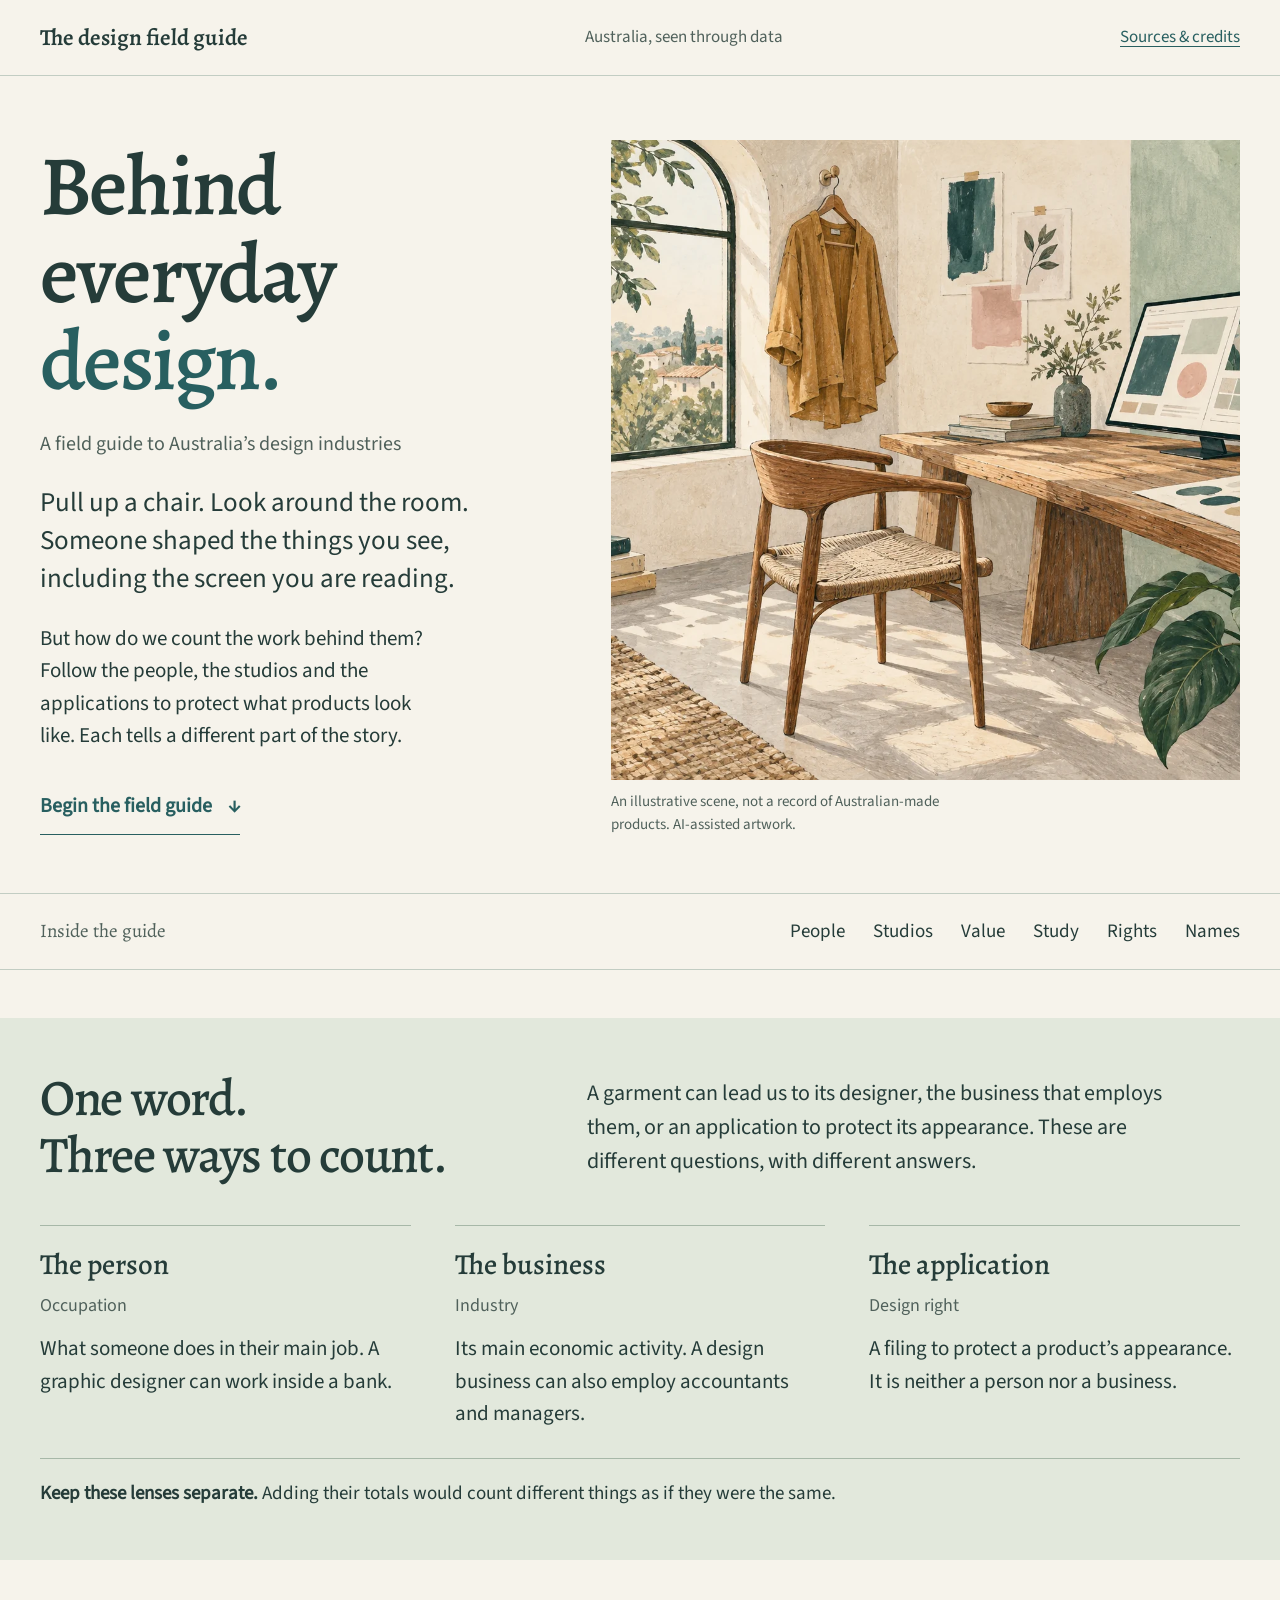
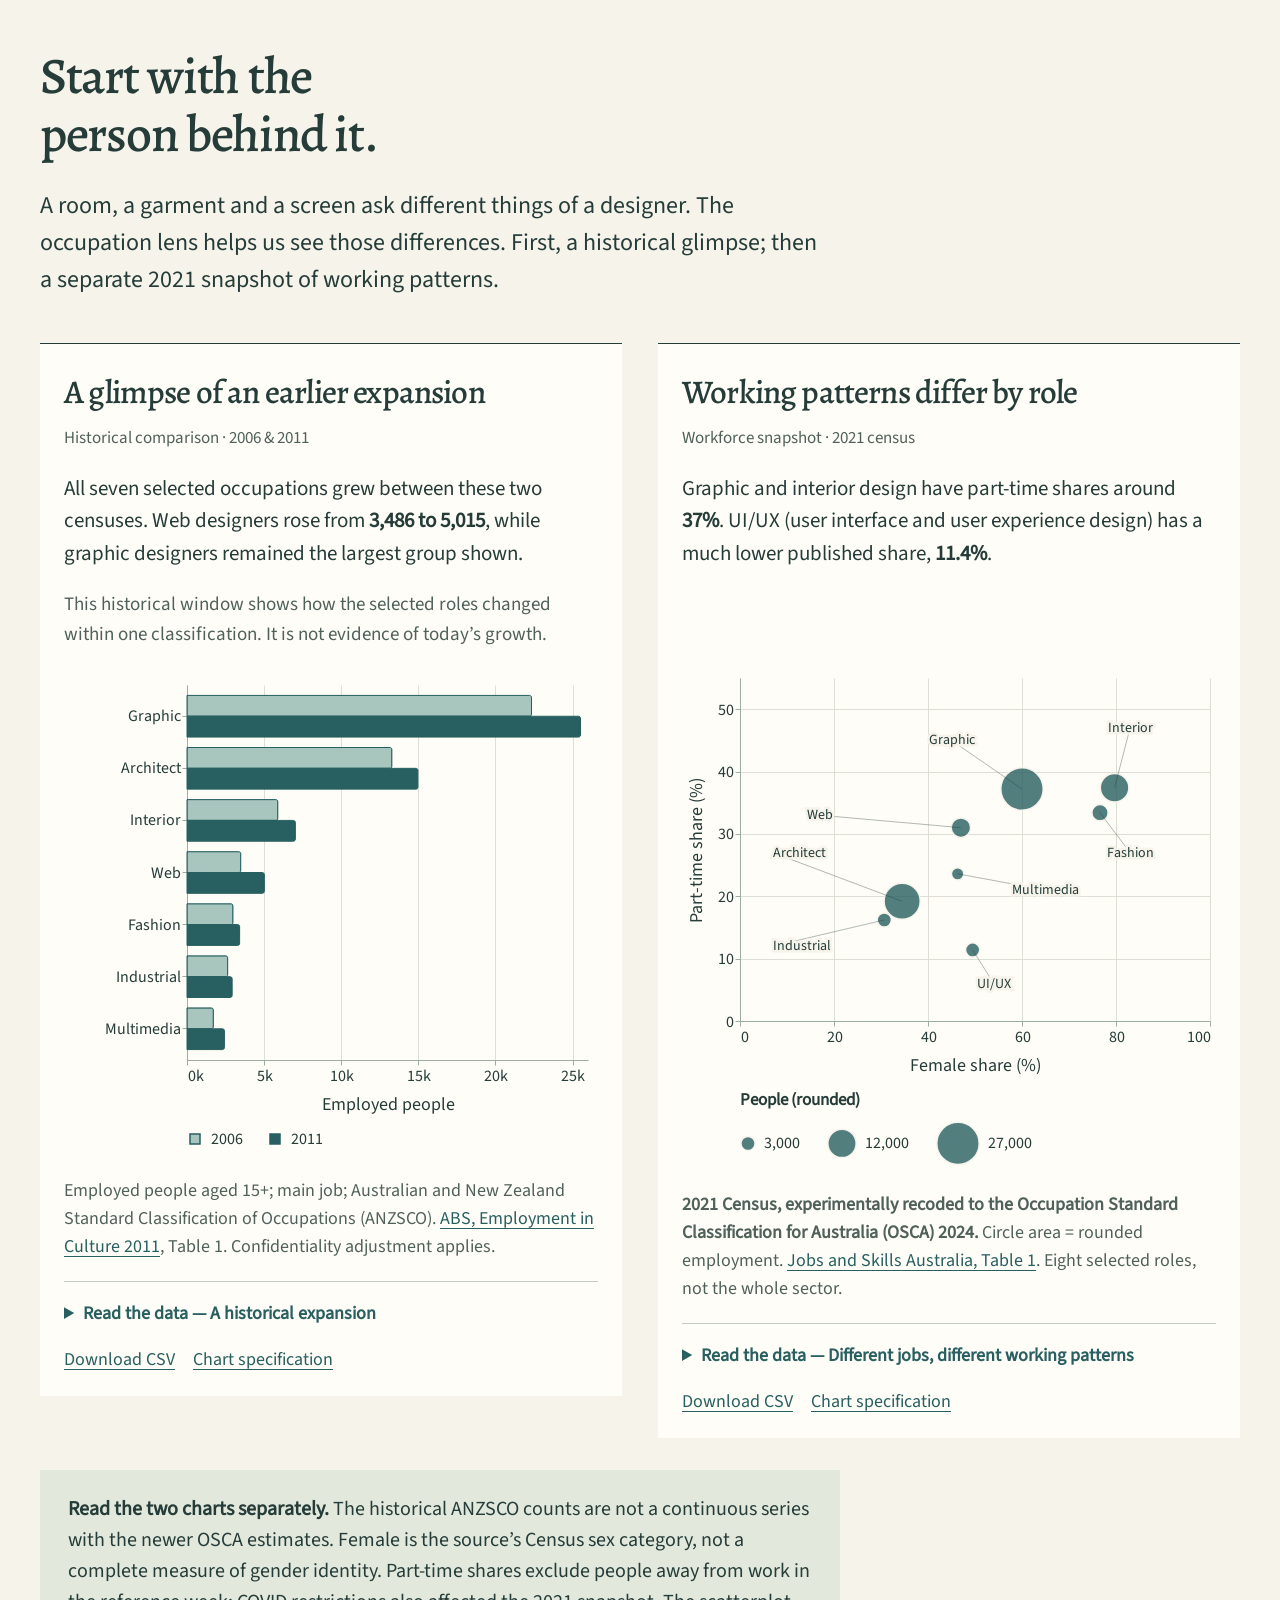
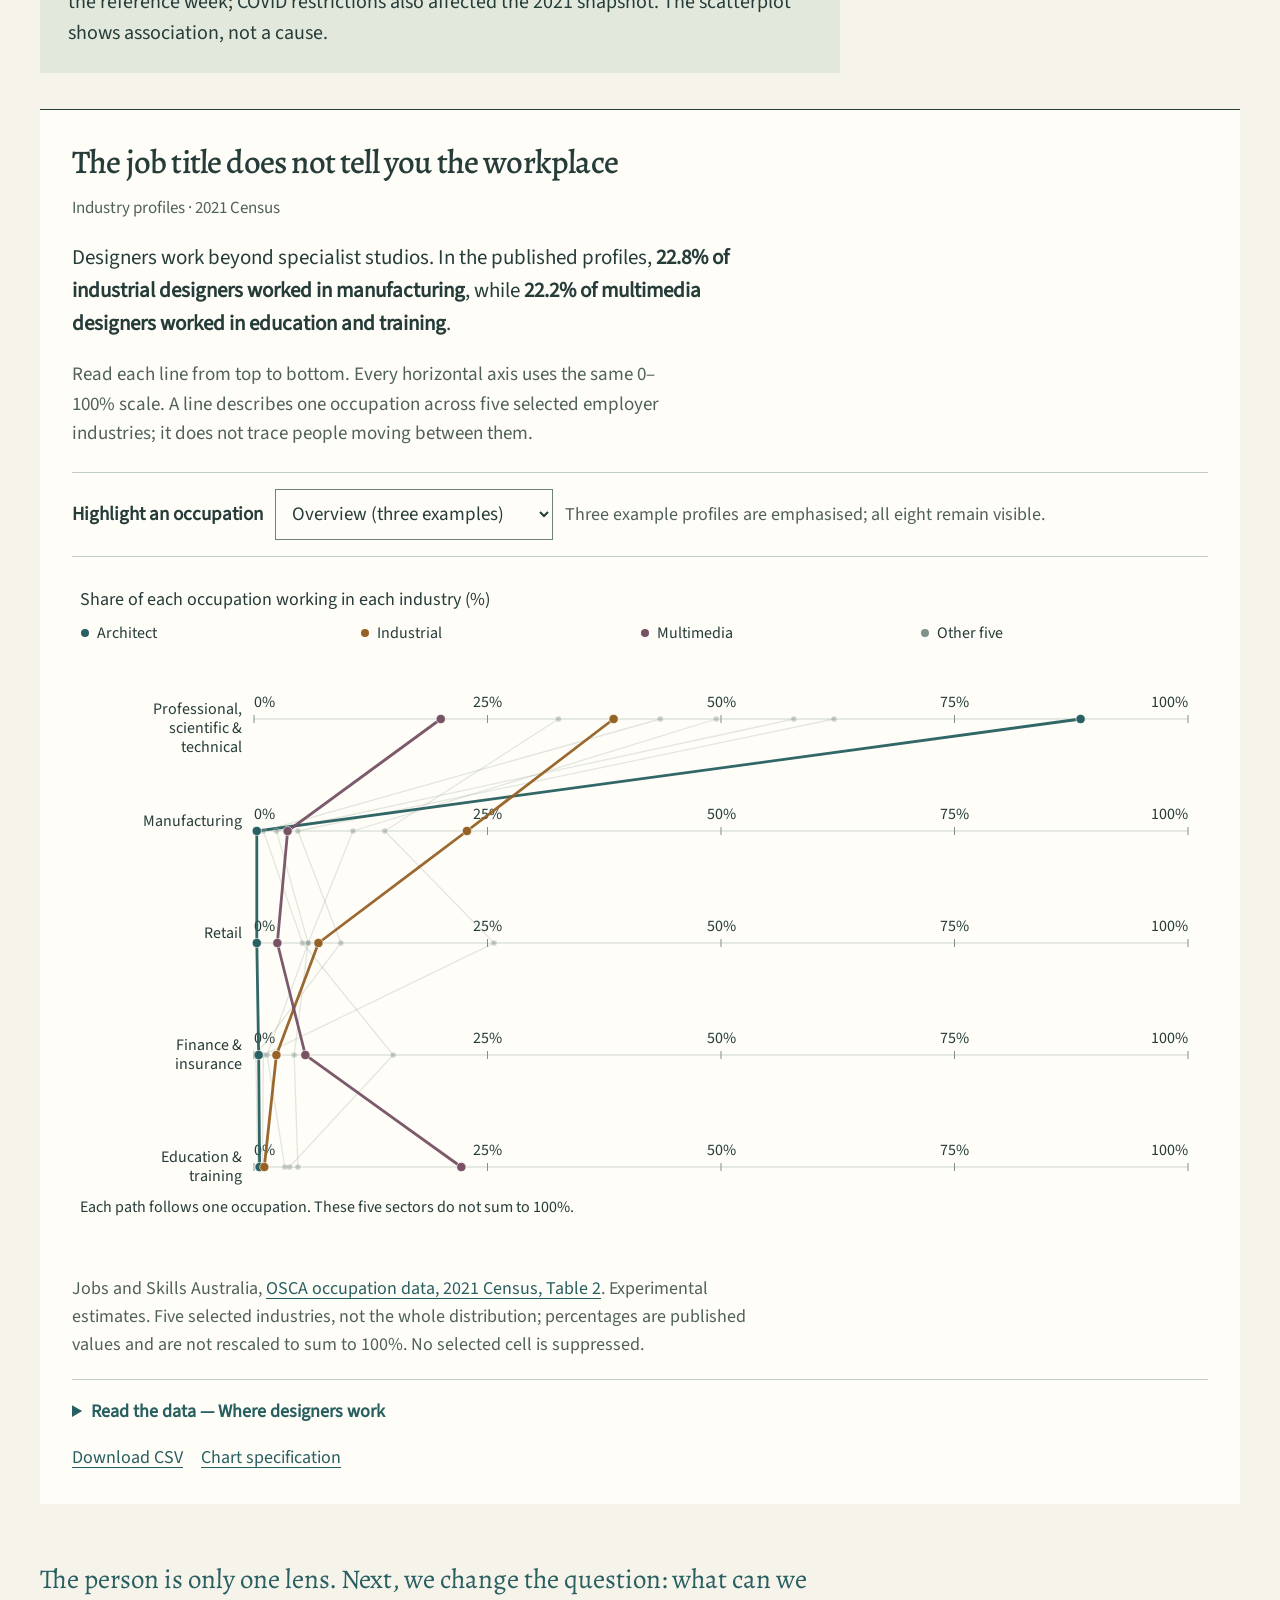
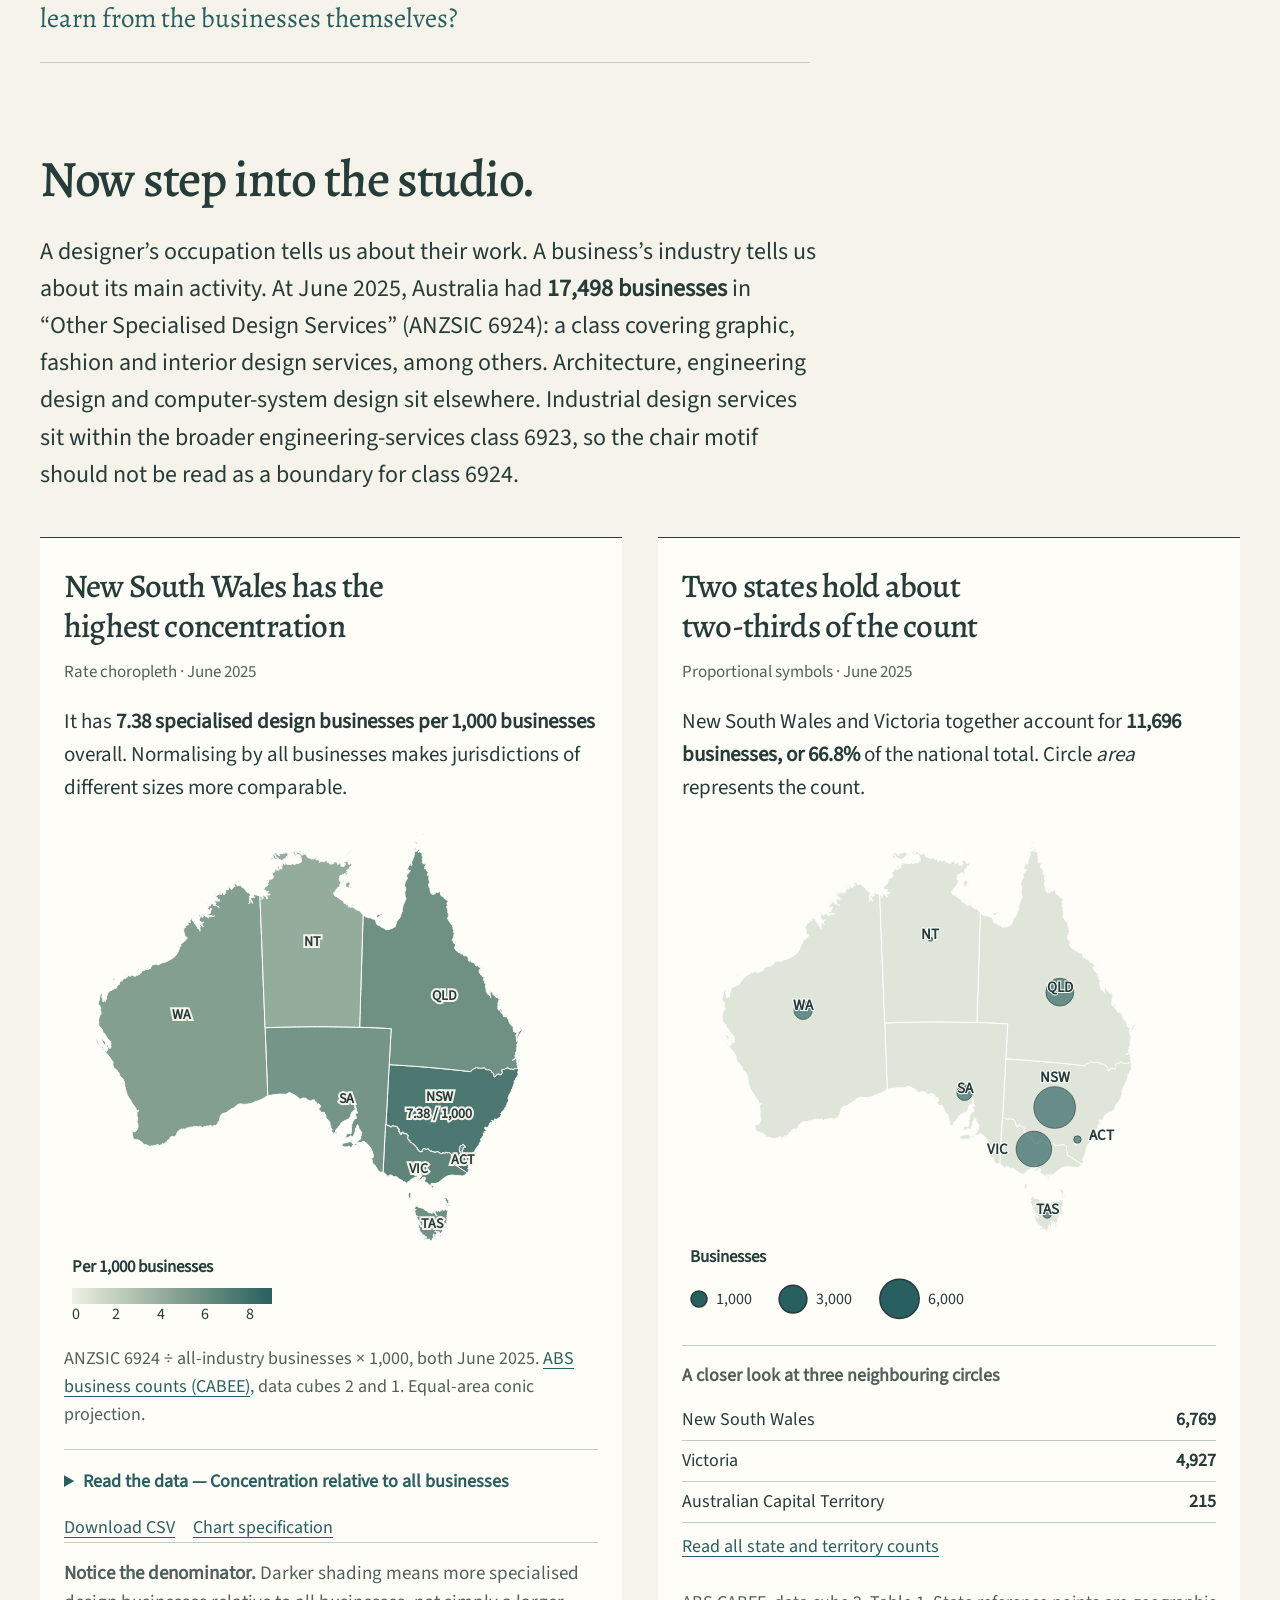
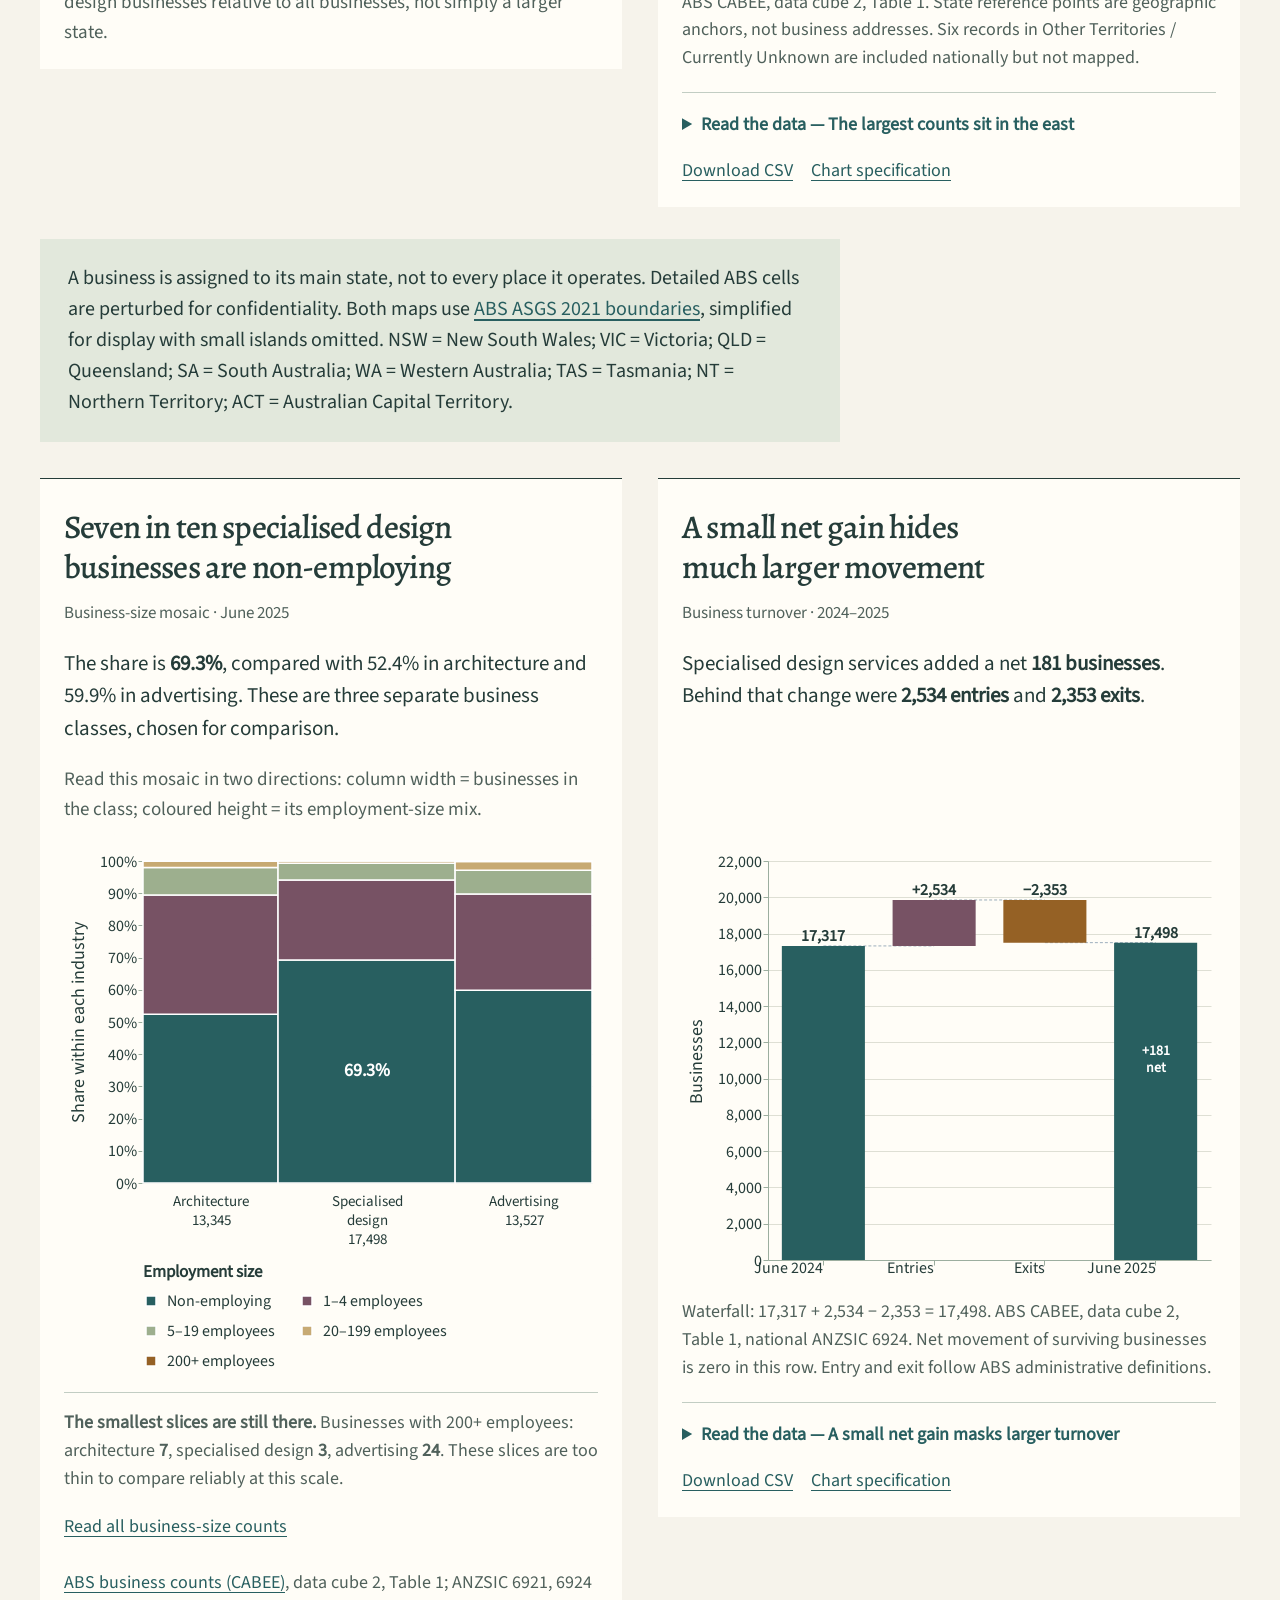
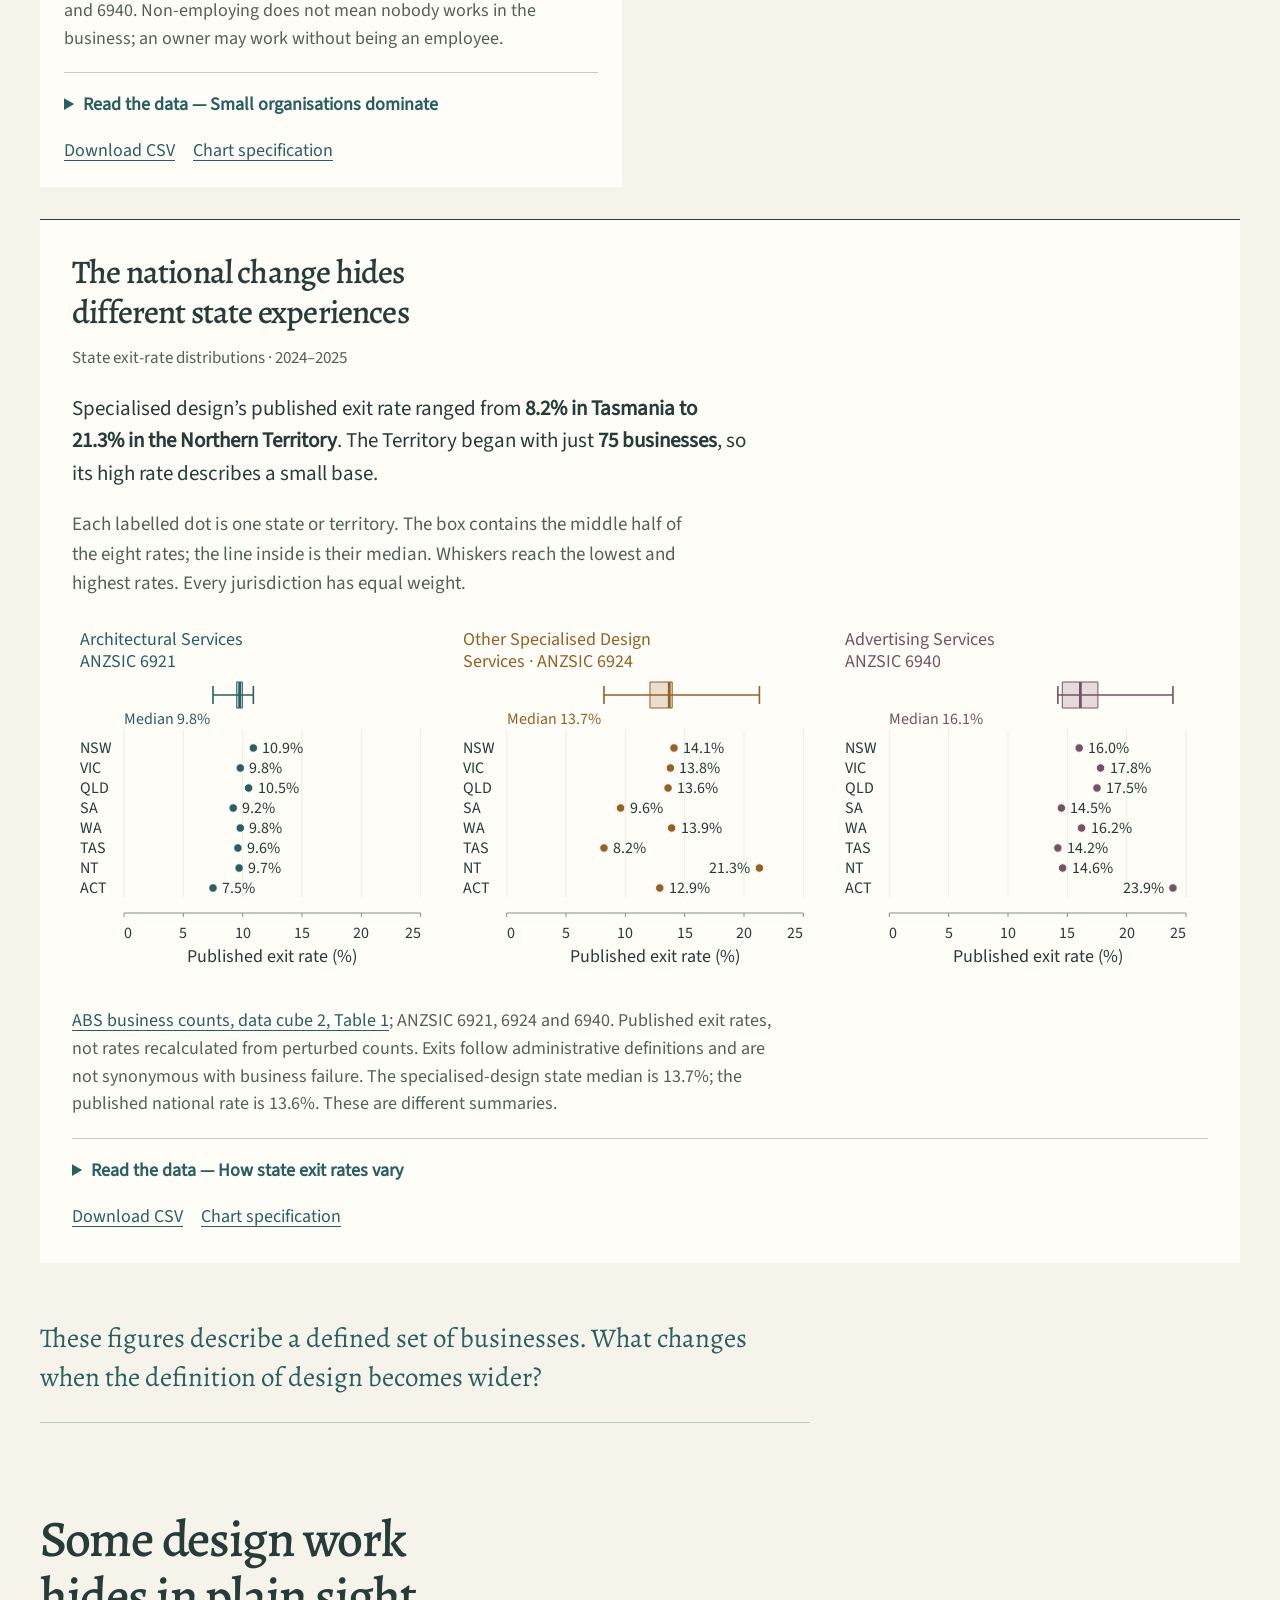
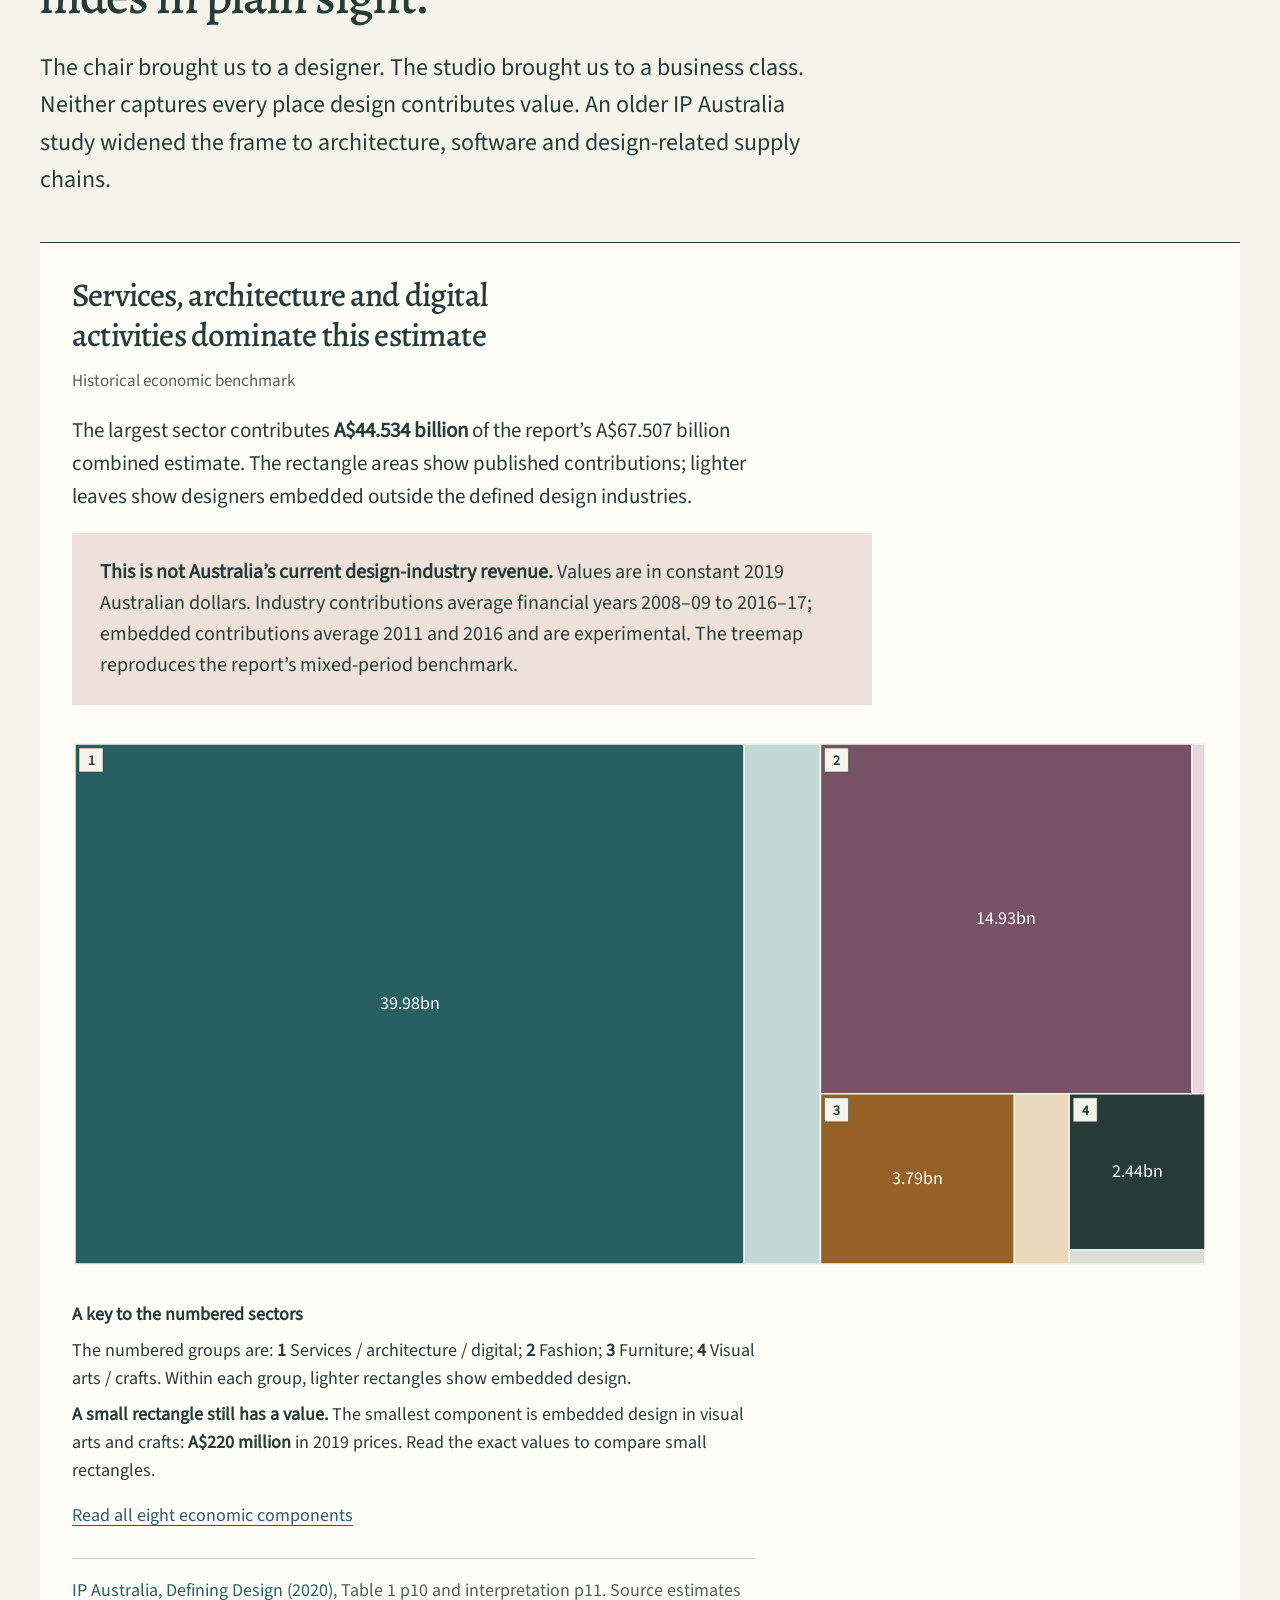
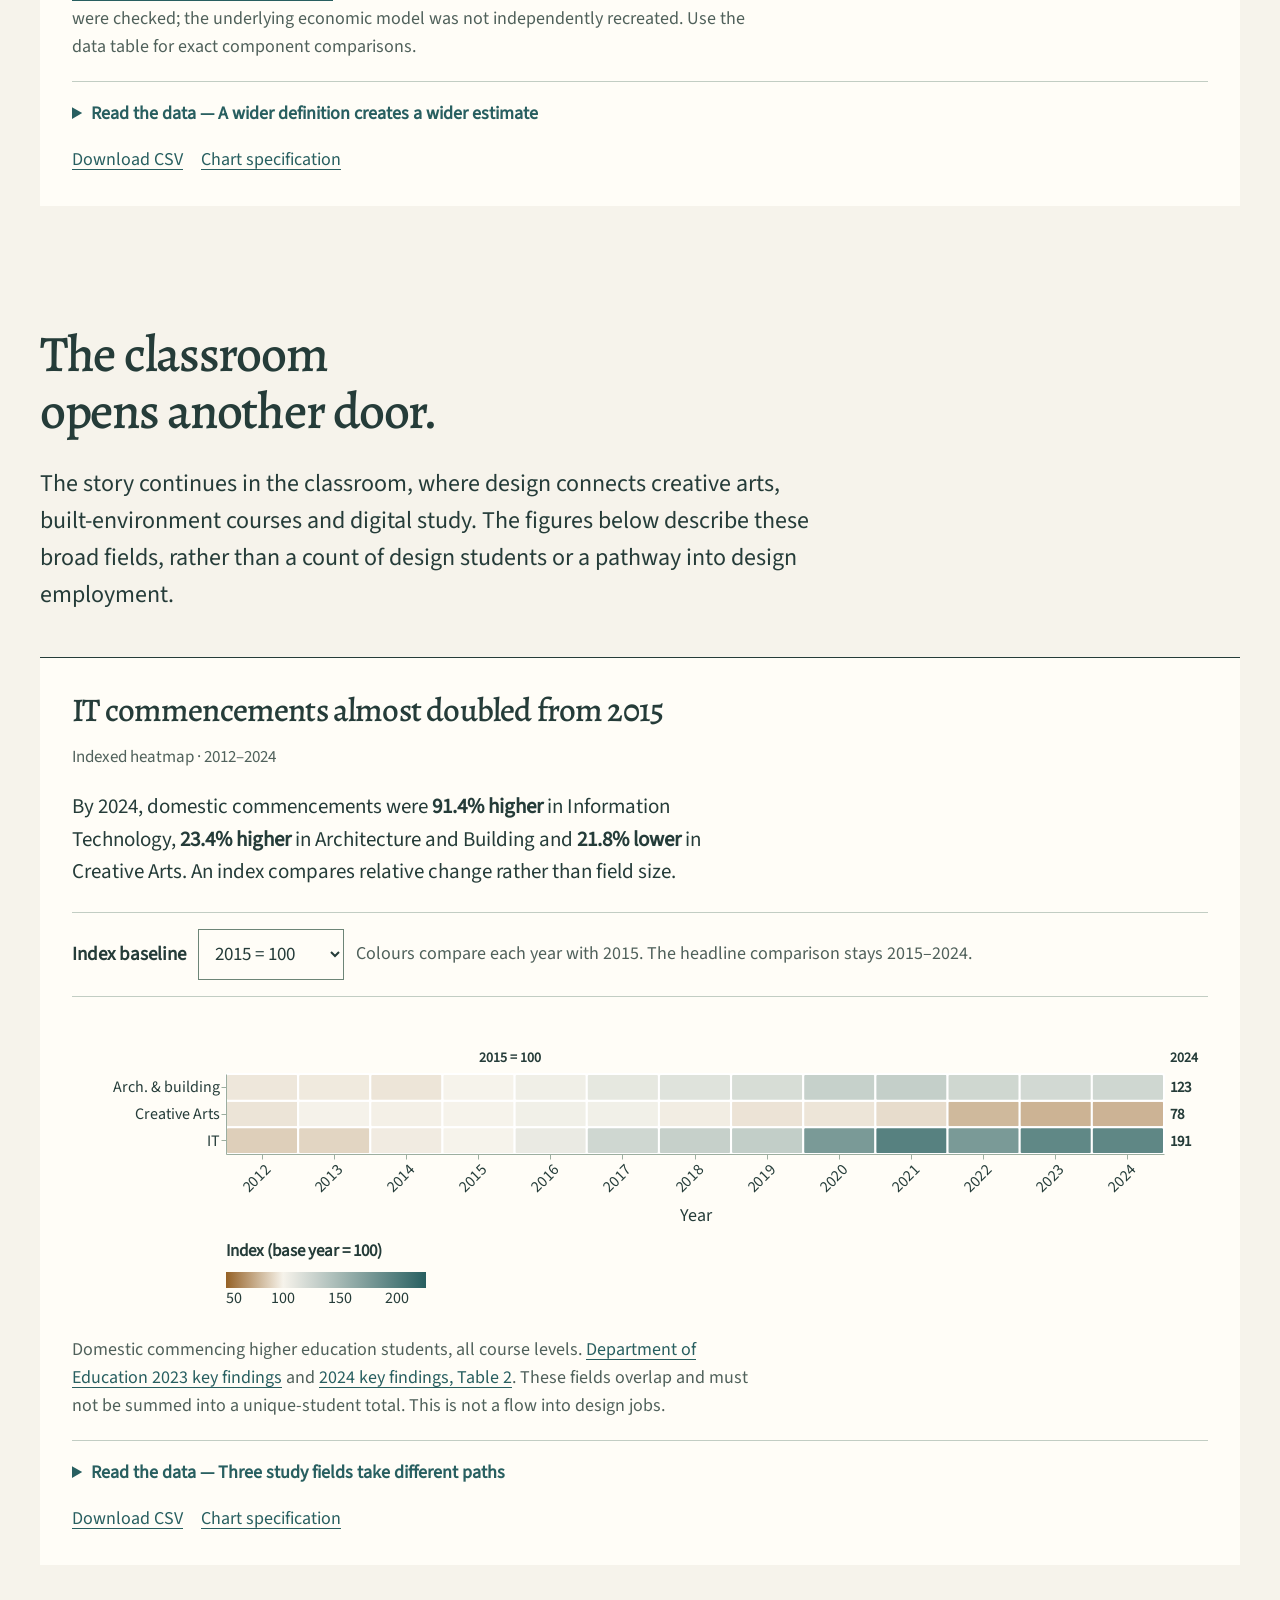
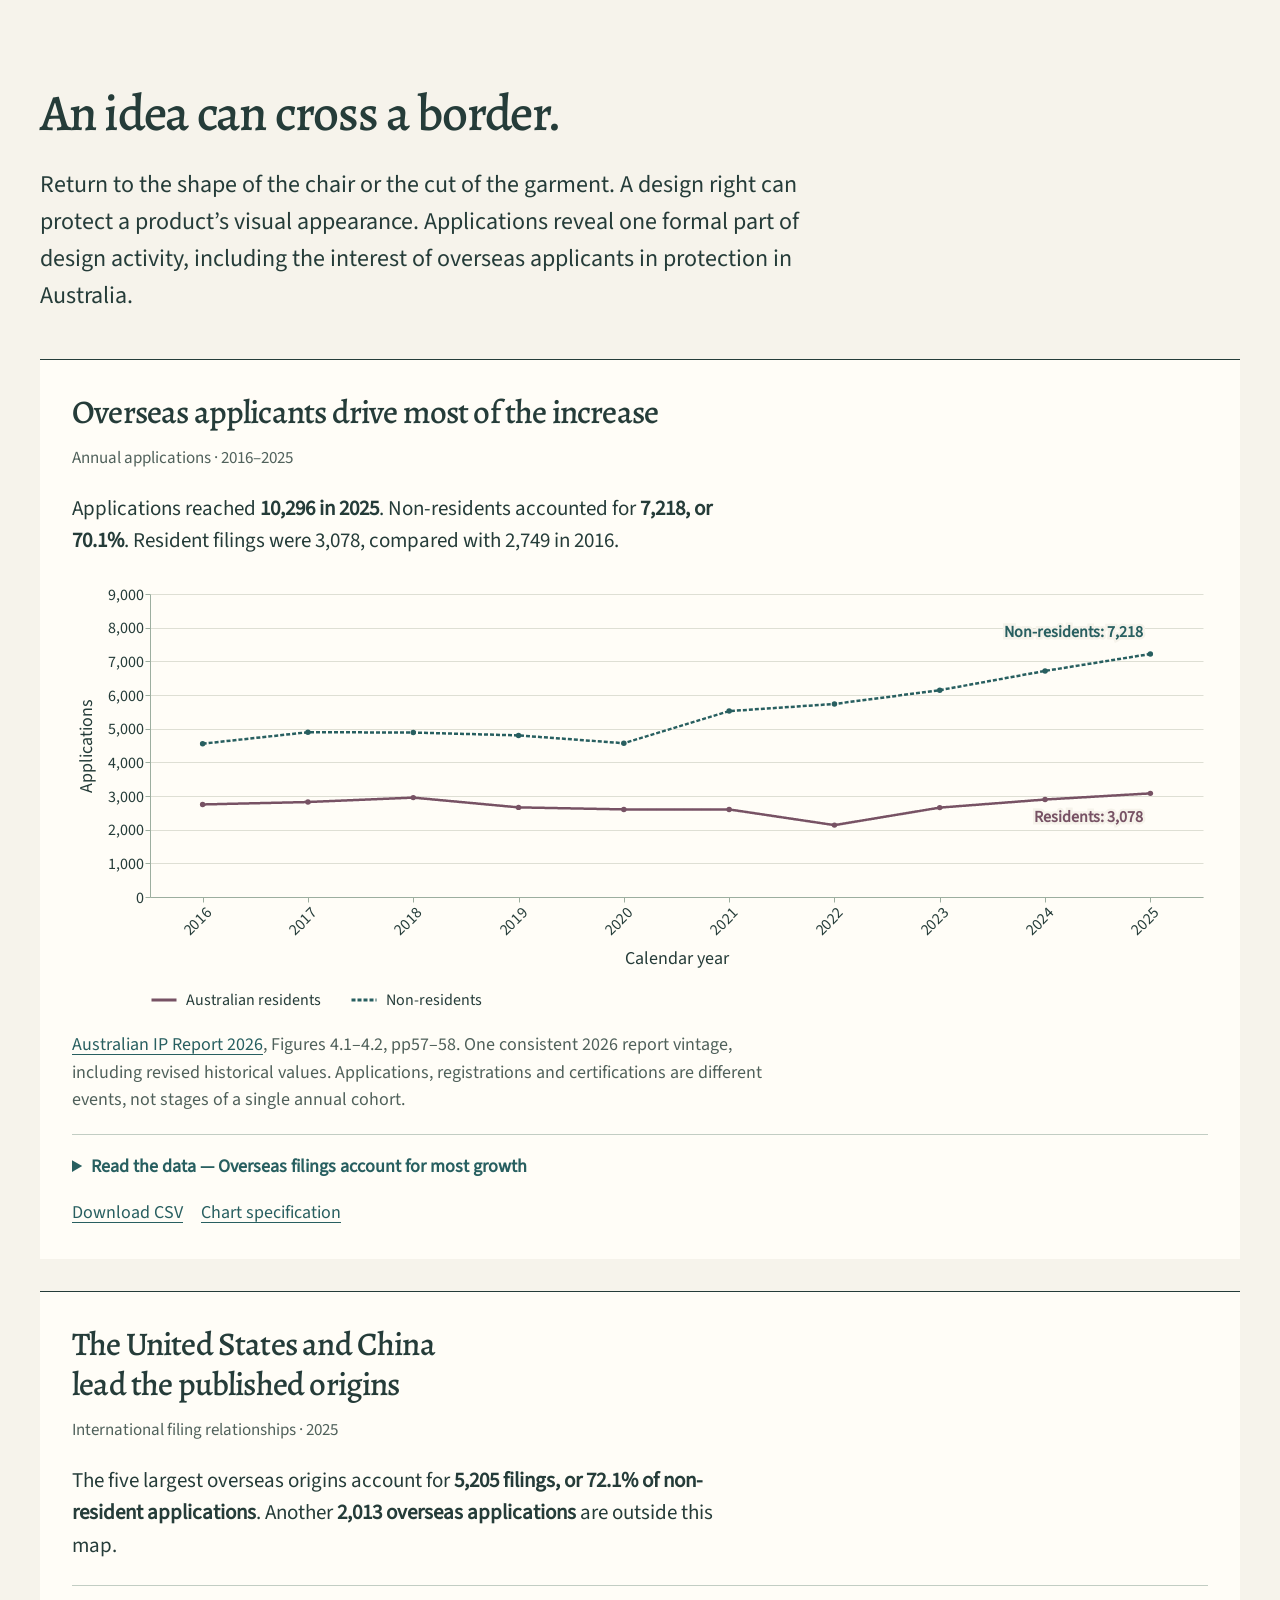
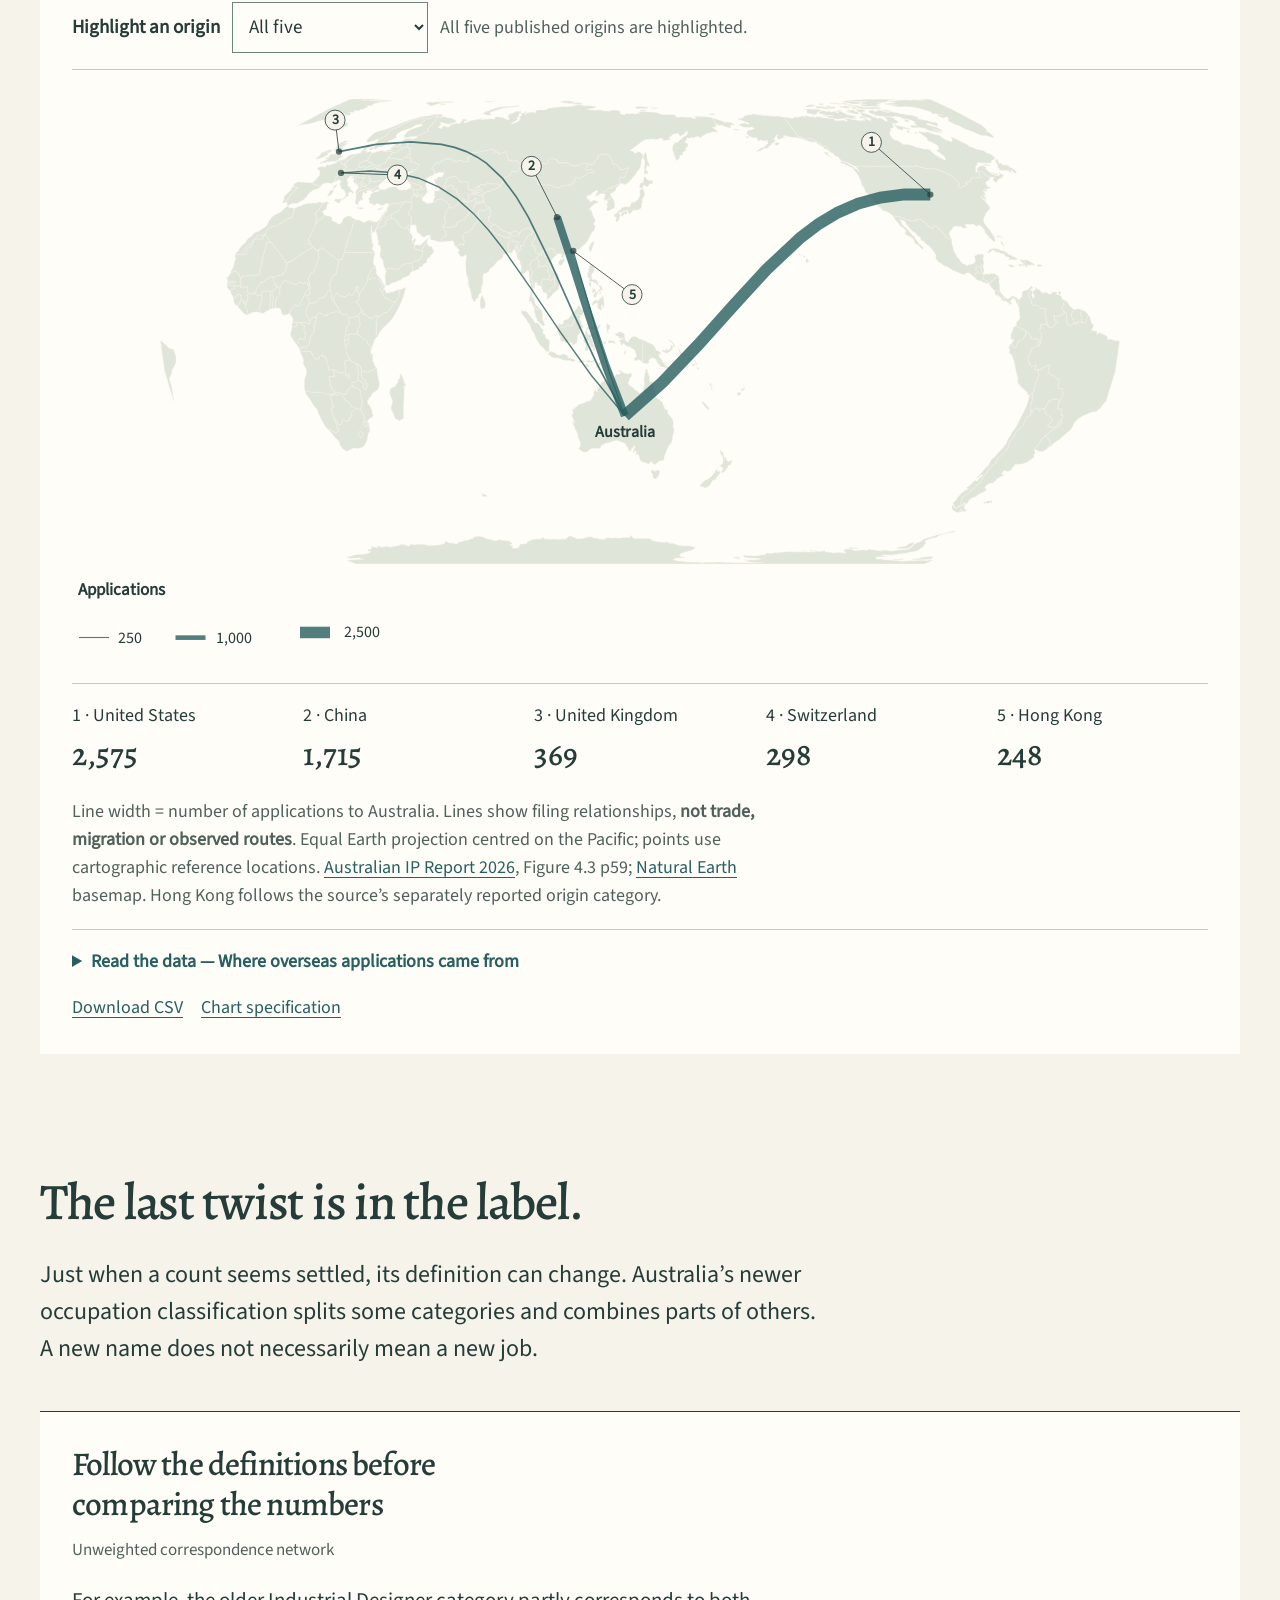
==== index.html @ 41ea72e1 "Simplify data explanations and credits and replace em dash punctuation" ====
<!doctype html>
<html lang="en">
<head>
<meta charset="utf-8">
<meta name="viewport" content="width=device-width, initial-scale=1">
<meta name="description" content="An illustrated field guide to the people, studios and ideas behind Australia’s design industries. Thirteen data visualisations for Malaysian readers.">
<meta name="author" content="Reynard Andyti Putra Kaban">
<title>Behind everyday design: A field guide to Australia’s design industries</title>
<link rel="stylesheet" href="styles.css">
<script src="assets/vega-6.4.0.min.js" defer></script><script src="assets/vega-lite-6.5.0.min.js" defer></script><script src="assets/vega-embed-7.3.0.min.js" defer></script><script src="app.js" defer></script>
</head>
<body>
<a class="skip" href="#story">Skip to the story</a>
<header class="masthead"><a href="#top" class="brand">The design field guide</a><span>Australia, seen through data</span><a href="#sources">Sources &amp; credits</a></header>
<main id="top"><section class="hero"><div class="hero-copy">
<h1>Behind <br>everyday <br><em>design.</em>
</h1>
<p class="subtitle">A field guide to Australia’s design industries</p>
<p class="dek">Pull up a chair. Look around the room. Someone shaped the things you see, including the screen you are reading.</p>
<p>But how do we count the work behind them? Follow the people, the studios and the applications to protect what products look like. Each tells a different part of the story.</p>
<a class="jump" href="#story">Begin the field guide <span aria-hidden="true">↓</span></a>
</div>
<figure class="hero-art"><img src="assets/everyday-design.webp" width="1536" height="1024" alt="Illustrated room with a timber chair, a hanging garment and a screen: familiar objects that introduce the story." fetchpriority="high"><figcaption>An illustrative scene, not a record of Australian-made products. AI-assisted artwork.</figcaption></figure></section>
<nav aria-label="Story chapters" class="chapters"><span>Inside the guide</span><a href="#people">People</a><a href="#businesses">Studios</a><a href="#value">Value</a><a href="#learning">Study</a><a href="#ideas">Rights</a><a href="#definitions">Names</a></nav>
<div id="story" class="intro">
<div class="intro-lead">
<h2>One word. <br>Three ways to count.</h2>
<p>A garment can lead us to its designer, the business that employs them, or an application to protect its appearance. These are different questions, with different answers.</p>
</div>
<dl class="definitions">
<div>
<dt>The person <span>Occupation</span>
</dt>
<dd>What someone does in their main job. A graphic designer can work inside a bank.</dd>
</div>
<div>
<dt>The business <span>Industry</span>
</dt>
<dd>Its main economic activity. A design business can also employ accountants and managers.</dd>
</div>
<div>
<dt>The application <span>Design right</span>
</dt>
<dd>A filing to protect a product’s appearance. It is neither a person nor a business.</dd>
</div>
</dl>
<p class="definition-rule"><strong>Keep these lenses separate.</strong> Adding their totals would count different things as if they were the same.</p>
</div>
<section id="people" class="chapter"><div class="chapter-head"><div>
<h2>Start with the person behind it.</h2>
<p>A room, a garment and a screen ask different things of a designer. The occupation lens helps us see those differences. First, a historical glimpse; then a separate 2021 snapshot of working patterns.</p>
</div></div>
<div class="two">
<article class="chart-card"><h3>A glimpse of an earlier expansion</h3>
<p class="figure-meta">Historical comparison · 2006 &amp; 2011</p>
<p>All seven selected occupations grew between these two censuses. Web designers rose from <strong>3,486 to 5,015</strong>, while graphic designers remained the largest group shown.</p>
<p class="how">This historical window shows how the selected roles changed within one classification. It is not evidence of today’s growth.</p>
<figure id="figure-history" data-chart="history"><div class="chart" id="chart-history"></div>
<figcaption>Employed people aged 15+; main job; Australian and New Zealand Standard Classification of Occupations (ANZSCO). <a href="https://www.abs.gov.au/AUSSTATS/abs@.nsf/Lookup/6273.0Explanatory%20Notes12011?OpenDocument">ABS, Employment in Culture 2011</a>, Table 1. Confidentiality adjustment applies.</figcaption></figure></article>
<article class="chart-card"><h3>Working patterns differ by role</h3>
<p class="figure-meta">Workforce snapshot · 2021 census</p>
<p>Graphic and interior design have part-time shares around <strong>37%</strong>. UI/UX (user interface and user experience design) has a much lower published share, <strong>11.4%</strong>.</p>
<figure id="figure-workforce" data-chart="workforce"><div class="chart" id="chart-workforce"></div>
<figcaption><strong>2021 Census, experimentally recoded to the Occupation Standard Classification for Australia (OSCA) 2024.</strong> Circle area = rounded employment. <a href="https://www.jobsandskills.gov.au/sites/default/files/2026-07/osca_occupation_data_-_2021_census.xlsx">Jobs and Skills Australia, Table 1</a>. Eight selected roles, not the whole sector.</figcaption></figure></article>
</div>
<aside class="note"><strong>Read the two charts separately.</strong> The historical ANZSCO counts are not a continuous series with the newer OSCA estimates. Female is the source’s Census sex category, not a complete measure of gender identity. Part-time shares exclude people away from work in the reference week; COVID restrictions also affected the 2021 snapshot. The scatterplot shows association, not a cause.</aside><article class="chart-card wide"><h3>The job title does not tell you the workplace</h3>
<p class="figure-meta">Industry profiles · 2021 Census</p>
<p>Designers work beyond specialist studios. In the published profiles, <strong>22.8% of industrial designers worked in manufacturing</strong>, while <strong>22.2% of multimedia designers worked in education and training</strong>.</p>
<p class="how">Read each line from top to bottom. Every horizontal axis uses the same 0–100% scale. A line describes one occupation across five selected employer industries; it does not trace people moving between them.</p>
<div class="control">
<label for="role-profile">Highlight an occupation</label><select id="role-profile" aria-describedby="profile-status"><option value="All occupations">Overview (three examples)</option></select><span id="profile-status" role="status">Three example profiles are emphasised; all eight remain visible.</span>
</div>
<figure data-chart="industry-profiles"><div class="chart" id="chart-industry-profiles"></div>
<figcaption>Jobs and Skills Australia, <a href="https://www.jobsandskills.gov.au/sites/default/files/2026-07/osca_occupation_data_-_2021_census.xlsx">OSCA occupation data, 2021 Census, Table 2</a>. Experimental estimates. Five selected industries, not the whole distribution; percentages are published values and are not rescaled to sum to 100%. No selected cell is suppressed.</figcaption></figure></article><p class="bridge">The person is only one lens. Next, we change the question: what can we learn from the businesses themselves?</p></section>
<section id="businesses" class="chapter"><div class="chapter-head"><div>
<h2>Now step into the studio.</h2>
<p>A designer’s occupation tells us about their work. A business’s industry tells us about its main activity. At June 2025, Australia had <strong>17,498 businesses</strong> in “Other Specialised Design Services” (ANZSIC 6924): a class covering graphic, fashion and interior design services, among others. Architecture, engineering design and computer-system design sit elsewhere. Industrial design services sit within the broader engineering-services class 6923, so the chair motif should not be read as a boundary for class 6924.</p>
</div></div>
<div class="two">
<article class="chart-card"><h3>New South Wales has the highest concentration</h3>
<p class="figure-meta">Rate choropleth · June 2025</p>
<p>It has <strong>7.38 specialised design businesses per 1,000 businesses</strong> overall. Normalising by all businesses makes jurisdictions of different sizes more comparable.</p>
<figure data-chart="concentration"><div class="chart" id="chart-concentration"></div>
<figcaption>ANZSIC 6924 ÷ all-industry businesses × 1,000, both June 2025. <a href="https://www.abs.gov.au/statistics/economy/business-indicators/counts-australian-businesses-including-entries-and-exits/jul2021-jun2025">ABS business counts (CABEE)</a>, data cubes 2 and 1. Equal-area conic projection.</figcaption></figure><p class="margin-note"><strong>Notice the denominator.</strong> Darker shading means more specialised design businesses relative to all businesses, not simply a larger state.</p></article>
<article class="chart-card"><h3>Two states hold about two-thirds of the count</h3>
<p class="figure-meta">Proportional symbols · June 2025</p>
<p>New South Wales and Victoria together account for <strong>11,696 businesses, or 66.8%</strong> of the national total. Circle <em>area</em> represents the count.</p>
<figure data-chart="business-map"><div class="chart" id="chart-business-map"></div>
<div class="chart-reading-note">
<p><strong>A closer look at three neighbouring circles</strong></p>
<dl class="map-counts" aria-label="Business counts in New South Wales, Victoria and the Australian Capital Territory">
<div><dt>New South Wales</dt><dd>6,769</dd></div>
<div><dt>Victoria</dt><dd>4,927</dd></div>
<div><dt>Australian Capital Territory</dt><dd>215</dd></div>
</dl>
<button class="data-link" type="button" data-open-table="data-business-map" aria-controls="data-business-map">Read all state and territory counts</button>
</div>
<figcaption>ABS CABEE, data cube 2, Table 1. State reference points are geographic anchors, not business addresses. Six records in Other Territories / Currently Unknown are included nationally but not mapped.</figcaption></figure></article>
</div>
<aside class="note">A business is assigned to its main state, not to every place it operates. Detailed ABS cells are perturbed for confidentiality. Both maps use <a href="https://geo.abs.gov.au/arcgis/rest/services/ASGS2021/STE/MapServer">ABS ASGS 2021 boundaries</a>, simplified for display with small islands omitted. NSW = New South Wales; VIC = Victoria; QLD = Queensland; SA = South Australia; WA = Western Australia; TAS = Tasmania; NT = Northern Territory; ACT = Australian Capital Territory.</aside>
<div class="two">
<article class="chart-card"><h3>Seven in ten specialised design businesses are non-employing</h3>
<p class="figure-meta">Business-size mosaic · June 2025</p>
<p>The share is <strong>69.3%</strong>, compared with 52.4% in architecture and 59.9% in advertising. These are three separate business classes, chosen for comparison.</p>
<p class="how">Read this mosaic in two directions: column width = businesses in the class; coloured height = its employment-size mix.</p>
<figure data-chart="business-mosaic"><div class="chart" id="chart-business-mosaic"></div>
<div class="chart-reading-note">
<p><strong>The smallest slices are still there.</strong> Businesses with 200+ employees: architecture <strong>7</strong>, specialised design <strong>3</strong>, advertising <strong>24</strong>. These slices are too thin to compare reliably at this scale.</p>
<button class="data-link" type="button" data-open-table="data-business-mosaic" aria-controls="data-business-mosaic">Read all business-size counts</button>
</div>
<figcaption><a href="https://www.abs.gov.au/statistics/economy/business-indicators/counts-australian-businesses-including-entries-and-exits/jul2021-jun2025">ABS business counts (CABEE)</a>, data cube 2, Table 1; ANZSIC 6921, 6924 and 6940. Non-employing does not mean nobody works in the business; an owner may work without being an employee.</figcaption></figure></article>
<article class="chart-card"><h3>A small net gain hides much larger movement</h3>
<p class="figure-meta">Business turnover · 2024–2025</p>
<p>Specialised design services added a net <strong>181 businesses</strong>. Behind that change were <strong>2,534 entries</strong> and <strong>2,353 exits</strong>.</p>
<figure data-chart="business-change"><div class="chart" id="chart-business-change"></div>
<figcaption>Waterfall: 17,317 + 2,534 − 2,353 = 17,498. ABS CABEE, data cube 2, Table 1, national ANZSIC 6924. Net movement of surviving businesses is zero in this row. Entry and exit follow ABS administrative definitions.</figcaption></figure></article>
</div>
<article class="chart-card wide"><h3>The national change hides different state experiences</h3>
<p class="figure-meta">State exit-rate distributions · 2024–2025</p>
<p>Specialised design’s published exit rate ranged from <strong>8.2% in Tasmania to 21.3% in the Northern Territory</strong>. The Territory began with just <strong>75 businesses</strong>, so its high rate describes a small base.</p>
<p class="how">Each labelled dot is one state or territory. The box contains the middle half of the eight rates; the line inside is their median. Whiskers reach the lowest and highest rates. Every jurisdiction has equal weight.</p>
<figure data-chart="state-exit-rates"><div class="chart" id="chart-state-exit-rates"></div>
<figcaption><a href="https://www.abs.gov.au/statistics/economy/business-indicators/counts-australian-businesses-including-entries-and-exits/jul2021-jun2025">ABS business counts, data cube 2, Table 1</a>; ANZSIC 6921, 6924 and 6940. Published exit rates, not rates recalculated from perturbed counts. Exits follow administrative definitions and are not synonymous with business failure. The specialised-design state median is 13.7%; the published national rate is 13.6%. These are different summaries.</figcaption></figure></article><p class="bridge">These figures describe a defined set of businesses. What changes when the definition of design becomes wider?</p></section>
<section id="value" class="chapter"><div class="chapter-head"><div>
<h2>Some design work hides in plain sight.</h2>
<p>The chair brought us to a designer. The studio brought us to a business class. Neither captures every place design contributes value. An older IP Australia study widened the frame to architecture, software and design-related supply chains.</p>
</div></div>
<article class="chart-card wide"><h3>Services, architecture and digital activities dominate this estimate</h3>
<p class="figure-meta">Historical economic benchmark</p>
<p>The largest sector contributes <strong>A$44.534 billion</strong> of the report’s A$67.507 billion combined estimate. The rectangle areas show published contributions; lighter leaves show designers embedded outside the defined design industries.</p>
<aside class="note emphasis"><strong>This is not Australia’s current design-industry revenue.</strong> Values are in constant 2019 Australian dollars. Industry contributions average financial years 2008–09 to 2016–17; embedded contributions average 2011 and 2016 and are experimental. The treemap reproduces the report’s mixed-period benchmark.</aside><figure data-chart="economy"><div class="chart" id="chart-economy"></div>
<div class="economy-key">
<strong>A key to the numbered sectors</strong><p>The numbered groups are: <strong>1</strong> Services / architecture / digital; <strong>2</strong> Fashion; <strong>3</strong> Furniture; <strong>4</strong> Visual arts / crafts. Within each group, lighter rectangles show embedded design.</p>
<p><strong>A small rectangle still has a value.</strong> The smallest component is embedded design in visual arts and crafts: <strong>A$220 million</strong> in 2019 prices. Read the exact values to compare small rectangles.</p>
<button class="data-link" type="button" data-open-table="data-economy" aria-controls="data-economy">Read all eight economic components</button>
</div>
<figcaption><a href="https://www.ipaustralia.gov.au/about-us/our-agency/our-research/~/-/media/Project/IPA/IPAustralia/PDF/defining-design-ip-australia-report.pdf?rev=fb5a9626aa8f48fe93b5179c47a304f3">IP Australia, Defining Design (2020)</a>, Table 1 p10 and interpretation p11. Source estimates were checked; the underlying economic model was not independently recreated. Use the data table for exact component comparisons.</figcaption></figure></article></section>
<section id="learning" class="chapter"><div class="chapter-head"><div>
<h2>The classroom opens another door.</h2>
<p>The story continues in the classroom, where design connects creative arts, built-environment courses and digital study. The figures below describe these broad fields, rather than a count of design students or a pathway into design employment.</p>
</div></div>
<article class="chart-card wide"><h3>IT commencements almost doubled from 2015</h3>
<p class="figure-meta">Indexed heatmap · 2012–2024</p>
<p>By 2024, domestic commencements were <strong>91.4% higher</strong> in Information Technology, <strong>23.4% higher</strong> in Architecture and Building and <strong>21.8% lower</strong> in Creative Arts. An index compares relative change rather than field size.</p>
<div class="control">
<label for="base-year">Index baseline</label><select id="base-year" aria-describedby="education-status"><option value="2015">2015 = 100</option>
<option value="2012">2012 = 100</option></select><span id="education-status" role="status">Colours compare each year with 2015. The headline comparison stays 2015–2024.</span>
</div>
<figure data-chart="education"><div class="chart" id="chart-education"></div>
<figcaption>Domestic commencing higher education students, all course levels. <a href="https://www.education.gov.au/higher-education-statistics/student-data/selected-higher-education-statistics-2023-student-data/key-findings-2023-student-data">Department of Education 2023 key findings</a> and <a href="https://www.education.gov.au/higher-education-statistics/student-data/selected-higher-education-statistics-2024-student-data/key-findings-2024-higher-education-student-statistics">2024 key findings, Table 2</a>. These fields overlap and must not be summed into a unique-student total. This is not a flow into design jobs.</figcaption></figure></article></section>
<section id="ideas" class="chapter"><div class="chapter-head"><div>
<h2>An idea can cross a border.</h2>
<p>Return to the shape of the chair or the cut of the garment. A design right can protect a product’s visual appearance. Applications reveal one formal part of design activity, including the interest of overseas applicants in protection in Australia.</p>
</div></div>
<article class="chart-card wide"><h3>Overseas applicants drive most of the increase</h3>
<p class="figure-meta">Annual applications · 2016–2025</p>
<p>Applications reached <strong>10,296 in 2025</strong>. Non-residents accounted for <strong>7,218, or 70.1%</strong>. Resident filings were 3,078, compared with 2,749 in 2016.</p>
<figure data-chart="ip-history"><div class="chart" id="chart-ip-history"></div>
<figcaption><a href="https://www.ipaustralia.gov.au/tools-and-research/professional-resources/data-research-and-reports/australian-ip-report-2026/design-rights">Australian IP Report 2026</a>, Figures 4.1–4.2, pp57–58. One consistent 2026 report vintage, including revised historical values. Applications, registrations and certifications are different events, not stages of a single annual cohort.</figcaption></figure></article>
<article class="chart-card wide"><h3>The United States and China lead the published origins</h3>
<p class="figure-meta">International filing relationships · 2025</p>
<p>The five largest overseas origins account for <strong>5,205 filings, or 72.1% of non-resident applications</strong>. Another <strong>2,013 overseas applications</strong> are outside this map.</p>
<div class="control">
<label for="origin">Highlight an origin</label><select id="origin" aria-describedby="flow-status"><option>All five</option>
<option>United States</option>
<option>China</option>
<option>United Kingdom</option>
<option>Switzerland</option>
<option>Hong Kong</option></select><span id="flow-status" role="status">All five published origins are highlighted.</span>
</div>
<figure data-chart="filing-map"><div class="chart" id="chart-filing-map"></div>
<div class="origin-list" aria-label="Five mapped filing counts" role="list">
<p role="listitem"><span>1 · United States</span><b>2,575</b></p>
<p role="listitem"><span>2 · China</span><b>1,715</b></p>
<p role="listitem"><span>3 · United Kingdom</span><b>369</b></p>
<p role="listitem"><span>4 · Switzerland</span><b>298</b></p>
<p role="listitem"><span>5 · Hong Kong</span><b>248</b></p>
</div>
<figcaption>Line width = number of applications to Australia. Lines show filing relationships, <strong>not trade, migration or observed routes</strong>. Equal Earth projection centred on the Pacific; points use cartographic reference locations. <a href="https://www.ipaustralia.gov.au/tools-and-research/professional-resources/data-research-and-reports/australian-ip-report-2026/design-rights">Australian IP Report 2026</a>, Figure 4.3 p59; <a href="https://www.naturalearthdata.com/about/terms-of-use/">Natural Earth</a> basemap. Hong Kong follows the source’s separately reported origin category.</figcaption></figure></article></section>
<section id="definitions" class="chapter"><div class="chapter-head"><div>
<h2>The last twist is in the label.</h2>
<p>Just when a count seems settled, its definition can change. Australia’s newer occupation classification splits some categories and combines parts of others. A new name does not necessarily mean a new job.</p>
</div></div>
<article class="chart-card wide"><h3>Follow the definitions before comparing the numbers</h3>
<p class="figure-meta">Unweighted correspondence network</p>
<p>For example, the older Industrial Designer category partly corresponds to both Industrial Designer and Textile Designer in OSCA. These are official conceptual links, not movements of workers.</p>
<figure data-chart="classification"><div class="chart" id="chart-classification"></div>
<figcaption><strong>Equal-width links; no worker counts.</strong> Dashed = part-only on at least one side; solid = full correspondence on both sides. Selected relationships only. <a href="https://www.abs.gov.au/statistics/classifications/osca-occupation-standard-classification-australia/2024-version-1-0/data-downloads/OSCA%20correspondence%20tables%20v2.xlsx">ABS correspondence tables v2</a>, Tables 5–6. This diagram uses the 2022 ANZSCO version and does not bridge the earlier historical chart into an unchanged time series.</figcaption></figure></article>
<div class="closing">
<h2>The room looks the same.<br>The questions have changed.</h2>
<p>The chair is still a chair. But behind it, we can now ask about a person’s work, a business’s main activity, or a protected appearance. The same habit travels well, from Australia to a classroom in Malaysia.</p>
<p><strong>Before trusting a headline, ask: what is counted, in which year, and compared with what?</strong></p>
</div></section>
<section id="sources" class="methods"><h2>About the data</h2>
<div class="two">
<div>
<h3>Different views of design</h3>
<p>The story brings together counts of people, businesses and design-right applications. Each describes a different part of design; they do not form one combined industry total. Education figures cover broad fields, while the economic estimate is a historical benchmark.</p>
<h3>Why the years differ</h3>
<p>Business counts and their comparison totals both refer to 2025. Workforce profiles describe the 2021 Census, experimentally recoded to the 2024 occupation classification. Education ends in 2024 and design-right applications in 2025. Each chart identifies its period and scope.</p>
</div>
<div>
<h3>Read the values behind the charts</h3>
<p>Every chart includes a data table, CSV download and readable Vega or Vega-Lite specification. Published rounding and confidentiality adjustments are retained. Essential findings and limitations appear beside the charts, with labels and line styles supporting the colour encodings.</p>
<p><a href="audit-summary.html">More about the datasets and their limitations</a> · <a href="chart-manifest.json">Chart and data manifest</a></p>
</div>
</div>
<h2 class="credits-heading">Sources and credits</h2>
<p>Prepared by <strong>Reynard Andyti Putra Kaban</strong> for FIT3179, Monash University Malaysia. Published data checked on <strong>26 October 2026</strong>.</p>
<p>ABS boundaries: CC BY 4.0, adapted for web mapping. Natural Earth: public domain. Vega libraries: BSD-3-Clause. Fonts: SIL Open Font License. <a href="assets/THIRD-PARTY-NOTICES.txt">Third-party notices</a>.</p>
<p class="ai-credit"><strong>AI acknowledgement:</strong> OpenAI ChatGPT supported research, artwork and code assistance.</p>
<details class="source-register"><summary>Sources and further reading</summary><ol>
<li>
<a href="https://www.abs.gov.au/AUSSTATS/abs@.nsf/Lookup/6273.0Explanatory%20Notes12011?OpenDocument">ABS Employment in Culture, 2011</a>: two-Census comparison, Table 1.</li>
<li>
<a href="https://www.jobsandskills.gov.au/data/occupation-and-industry-profiles">JSA occupation profiles</a>: OSCA 2021 experimental workbook, Tables 1–2.</li>
<li>
<a href="https://www.abs.gov.au/statistics/economy/business-indicators/counts-australian-businesses-including-entries-and-exits/jul2021-jun2025">ABS business counts, July 2021–June 2025</a>: data cube 2 Table 1; data cube 1 Table 4.</li>
<li>
<a href="https://www.abs.gov.au/methodologies/counts-australian-businesses-including-entries-and-exits-methodology/jul2021-jun2025">ABS business-count methodology</a>: statistical unit, perturbation, location and employment size.</li>
<li>
<a href="https://www.ipaustralia.gov.au/about-us/our-agency/our-research/~/-/media/Project/IPA/IPAustralia/PDF/defining-design-ip-australia-report.pdf?rev=fb5a9626aa8f48fe93b5179c47a304f3">IP Australia, Defining Design (2020)</a>: historical economic benchmark.</li>
<li>
<a href="https://www.education.gov.au/higher-education-statistics/student-data/selected-higher-education-statistics-2024-student-data">Department of Education, 2024 student statistics</a>: broad-field commencements; earlier values from 2023 key findings.</li>
<li>
<a href="https://www.ipaustralia.gov.au/tools-and-research/professional-resources/data-research-and-reports/australian-ip-report-2026/design-rights">Australian IP Report 2026</a>: annual and origin application counts.</li>
<li>
<a href="https://www.abs.gov.au/statistics/classifications/osca-occupation-standard-classification-australia/2024-version-1-0">ABS OSCA 2024 v1.0</a>: version-specific official correspondences.</li>
<li>
<a href="https://geo.abs.gov.au/arcgis/rest/services/ASGS2021/STE/MapServer">ABS ASGS 2021 geography</a> and <a href="https://www.naturalearthdata.com/downloads/110m-cultural-vectors/110m-admin-0-countries/">Natural Earth</a>: generalised boundaries and reference locations.</li>
</ol>
<p><a href="audit-summary.html">About the data</a> · <a href="chart-manifest.json">Chart and data manifest</a></p></details></section>
</main><footer><span>Behind everyday design</span><p>Reynard Andyti Putra Kaban · FIT3179 · 26 October 2026</p>
<a href="#top">Back to the beginning ↑</a></footer><noscript><p class="note">JavaScript is needed to draw the charts. The written findings remain available. Download the data from <a href="chart-manifest.json">the chart manifest</a>.</p></noscript>
</body>
</html>
---- styles.css ----
@font-face{font-family:Alegreya;src:url('assets/Alegreya-variable.ttf') format('truetype');font-weight:100 900;font-display:swap}
@font-face{font-family:'Source Sans 3';src:url('assets/SourceSans3-Regular.ttf') format('truetype');font-weight:400;font-display:swap}
:root{--ink:#253c39;--muted:#50615b;--accent:#285f60;--ochre:#956125;--plum:#775264;--paper:#f6f3eb;--plate:#fffdf7;--sage:#e2e8dc;--rose:#eee1d9;--line:#c2cdc3;--heading:Alegreya,Georgia,serif;--body:'Source Sans 3',sans-serif}
*{box-sizing:border-box}html{scroll-behavior:auto;scroll-padding-top:24px;scrollbar-color:#7a8d81 var(--paper)}body{margin:0;background:var(--paper);color:var(--ink);font:22px/1.55 var(--body);caret-color:var(--accent)}::selection{color:#fffdf7;background:var(--accent)}a{color:var(--accent);text-underline-offset:4px}a:hover{text-decoration-thickness:2px}a:focus-visible,summary:focus-visible,select:focus-visible,[tabindex]:focus-visible{outline:3px solid var(--ochre);outline-offset:5px}.skip{position:absolute;left:1rem;top:-100px;background:var(--plate);padding:12px;z-index:20}.skip:focus{top:1rem}.masthead,main,footer{max-width:1440px;margin:auto}.masthead{display:flex;align-items:center;justify-content:space-between;gap:24px;margin-inline:auto;padding:22px 40px;border-bottom:1px solid var(--line);font-size:17px}.brand{font:600 23px var(--heading);color:var(--ink);text-decoration:none}.masthead>span{color:var(--muted)}
h1,h2,h3{font-family:var(--heading);font-weight:500;line-height:1.12;letter-spacing:-.025em;margin:0 0 22px;text-wrap:balance}h1{font-size:clamp(64px,6.6vw,96px);line-height:1.04;font-weight:550}h1 em{color:var(--accent);font-style:normal}h2{font-size:clamp(38px,4vw,58px)}h3{font-size:33px;line-height:1.2}.hero{display:grid;grid-template-columns:.9fr 1.1fr;gap:56px;align-items:center;padding:64px 40px 56px}.hero-copy>p{max-width:40ch}.subtitle{font-size:20px;margin:24px 0;color:var(--muted)}.dek{font-size:27px;line-height:1.4;margin:24px 0}.hero-copy>p:not(.dek):not(.subtitle){font-size:21px}.hero-art{margin:0}.hero-art img{display:block;width:100%;height:640px;object-fit:cover;object-position:51% center}.hero-art figcaption{font-size:15px;max-width:52ch;margin-top:10px}.jump{display:inline-block;font-weight:bold;text-decoration:none;border-bottom:1px solid var(--accent);padding:12px 0;margin-top:6px;font-size:20px}.jump span{margin-left:12px}.chapters{display:flex;flex-wrap:wrap;gap:12px 28px;align-items:center;border-block:1px solid var(--line);padding:20px 40px;font-size:19px}.chapters>span{font-family:var(--heading);color:var(--muted);margin-right:auto}.chapters a{color:var(--ink);text-decoration:none;padding:3px 0}.chapters a:hover{text-decoration:underline}.intro{padding:52px 40px;background:var(--sage);margin-top:48px}.intro-lead{display:grid;grid-template-columns:1fr 1.35fr;gap:64px;align-items:center}.intro-lead p{max-width:55ch;margin:0}.intro h2{margin:0}.definitions{display:grid;grid-template-columns:repeat(3,1fr);gap:44px;margin:40px 0 28px}.definitions>div{border-top:1px solid #a7b8a8;padding-top:20px}.definitions dt{font:500 29px/1.3 var(--heading)}.definitions dt span{display:block;font:18px var(--body);color:var(--muted);margin-top:10px}.definitions dd{margin:14px 0 0;font-size:21px}.definition-rule{font-size:19px;margin:0;border-top:1px solid #a7b8a8;padding-top:20px}.chapter{padding:88px 40px 0}.chapter-head{max-width:1000px;margin:0 0 44px}.chapter-head h2{max-width:22ch}.chapter-head p{max-width:65ch;font-size:24px;margin-bottom:0}.two{display:grid;grid-template-columns:minmax(0,1fr) minmax(0,1fr);gap:36px;align-items:start}.chart-card{min-width:0;background:var(--plate);padding:28px 24px 22px;border-top:1px solid var(--ink);margin-bottom:32px}.chart-card>p{font-size:21px;margin-top:0;max-width:68ch}.chart-card h3{margin-bottom:14px;max-width:38ch}.chart-card .figure-meta{font-size:17px;color:var(--muted);margin-bottom:20px}.wide{padding:32px;}.how{font-size:19px!important;color:var(--muted);max-width:72ch}.chart-card>figure{margin:24px 0 0}.chart{width:100%;min-height:240px}.chart svg{display:block;max-width:100%;height:auto}.vega-embed{width:100%;padding:0!important}.vega-embed summary{display:none}figcaption{font-size:18px;line-height:1.55;color:var(--muted);margin-top:18px;max-width:78ch}figcaption a{color:var(--accent)}.quiet{color:var(--muted);font-size:18px}.note{padding:24px 28px;margin:0 0 36px;background:var(--sage);font-size:20px;line-height:1.55;max-width:80ch}.emphasis{background:var(--rose)}.margin-note{font-size:19px!important;border-top:1px solid var(--line);padding-top:16px;color:var(--muted);margin-bottom:0}.bridge{font:400 27px/1.45 var(--heading);max-width:55ch;margin:8px 0 0;padding:24px 0;border-bottom:1px solid var(--line);color:var(--accent)}.chart-tools{border-top:1px solid var(--line);margin-top:20px;padding-top:10px;font-size:18px}.chart-tools>p{display:flex;gap:18px;flex-wrap:wrap;margin:10px 0 0}.chart-tools summary,.economy-key summary{cursor:pointer;color:var(--accent);font-weight:bold;padding:8px 0;min-height:44px}.table-scroll{max-width:100%;overflow:auto;margin-top:14px;max-height:440px;border:1px solid var(--line)}table{border-collapse:collapse;width:100%;font-size:17px;font-variant-numeric:tabular-nums}th,td{text-align:left;padding:10px 12px;vertical-align:top;border-bottom:1px solid var(--line)}th{background:var(--sage);position:sticky;top:0;z-index:1}td{min-width:65px}caption{text-align:left;padding:12px}.control{display:flex;gap:12px;align-items:center;flex-wrap:wrap;font-size:19px;margin:24px 0;padding:16px 0;border-block:1px solid var(--line)}.control label{font-weight:bold}select{font:inherit;max-width:100%;min-height:48px;padding:10px 32px 10px 12px;border:1px solid #6d8577;border-radius:0;background:var(--plate);color:var(--ink)}.control span{color:var(--muted);font-size:18px;flex:1;min-width:220px}.origin-list{display:grid;grid-template-columns:repeat(5,1fr);gap:20px;border-top:1px solid var(--line);margin-top:22px}.origin-list p{display:flex;flex-direction:column;font-size:18px;margin:18px 0 0}.origin-list b{font-family:var(--heading);font-weight:500;font-size:32px}.economy-key{font-size:18px;margin-top:16px;max-width:76ch}.economy-key p{margin:8px 0}.closing{background:var(--ink);color:var(--plate);padding:56px;margin-top:56px}.closing h2{max-width:25ch}.closing p{max-width:64ch;font-size:24px}.closing p:last-child{margin-bottom:0}.methods{padding:72px 40px;font-size:20px}.methods>p{max-width:78ch}.methods h3{font-size:28px;margin-top:22px}.methods h2{font-size:42px}.methods .two p{max-width:62ch}.source-register{margin-top:32px;border-block:1px solid var(--line);padding:18px 0;max-width:90ch}.source-register summary{cursor:pointer;font-weight:bold;min-height:44px}.source-register li{margin:14px 0}.source-register ol{padding-left:26px}footer{border-top:1px solid var(--line);display:flex;justify-content:space-between;align-items:center;gap:20px;padding:26px 40px;font-size:17px}footer>span{font-family:var(--heading);font-size:21px}footer p{margin:0}.chart-error{padding:20px;background:var(--rose);border:1px solid var(--ochre);font-size:19px}#vega-tooltip-element{font-family:var(--body);font-size:18px!important;max-width:min(380px,90vw);color:var(--ink)}
@media(max-width:1199px){.two{grid-template-columns:1fr}.masthead>span{display:none}.hero{gap:32px}.hero-art img{height:580px}.chapter{padding-top:64px}.chart-card{padding:26px}.origin-list{grid-template-columns:repeat(3,1fr)}}
@media(max-width:900px){.hero{grid-template-columns:1fr;padding-top:40px;gap:30px}.hero h1{font-size:clamp(64px,9vw,84px)}.hero h1 br{display:none}.hero h1 br:after{content:' '}.hero-copy>p{max-width:60ch}.hero-art img{height:auto;aspect-ratio:3/2}.intro-lead{grid-template-columns:1fr;gap:24px}.intro-lead br{display:none}.intro h2{max-width:20ch}.definitions{gap:24px}.chapter-head p{font-size:23px}}
@media(max-width:650px){.definitions{grid-template-columns:1fr;gap:20px}.definitions dt span{display:inline;margin-left:12px}.definitions dd{margin-top:8px}.chapters>span{flex-basis:100%}.chapter-head{margin-bottom:28px}.chart-card{padding:22px 18px}.chart-card h3{font-size:30px}.closing{padding:32px}.origin-list{grid-template-columns:repeat(2,1fr)}.control{display:block}.control select{margin:10px 0}.control span{display:block}.methods{font-size:20px}footer{align-items:start;flex-direction:column;gap:10px}}
@media(max-width:520px){body{font-size:20px}.masthead,.hero,.chapters,.intro,.chapter,.methods,footer{padding-left:20px;padding-right:20px}.masthead{font-size:16px;gap:20px}.brand{font-size:21px;max-width:145px}.masthead>a:last-child{max-width:100px;text-align:right}.hero h1{font-size:66px}.hero h1 br{display:initial}.hero .subtitle{font-size:19px}.dek{font-size:24px}.hero-art figcaption{font-size:15px}.hero{padding-bottom:32px}.intro{margin-top:32px;padding-block:32px}.chapter{padding-top:54px}.chart-card{padding:22px 12px}.chart-card>p{font-size:20px}.chart-card h3{font-size:28px}.note{padding:20px;font-size:19px}.bridge{font-size:25px}.closing{padding:28px 24px}.closing p{font-size:22px}.methods h2{font-size:36px}.origin-list b{font-size:30px}}
@media(prefers-reduced-motion:reduce){html{scroll-behavior:auto}}
@media print{.chapters,.control,.chart-tools,.skip,.jump{display:none}.two{display:block}.chart-card{break-inside:avoid;margin-bottom:25px}.chapter{padding-top:20px}.hero{padding-top:20px}.hero-art img{height:300px}h1{font-size:70px}body{background:white}.closing{background:var(--sage);color:var(--ink)}}

.economy-key{padding:18px 0;border-bottom:1px solid var(--line)}

/* Exact values stay readable when geographic symbols or area cells are small. */
.chart-reading-note{margin-top:18px;padding-top:16px;border-top:1px solid var(--line);font-size:18px;color:var(--muted);max-width:76ch}
.chart-reading-note p{margin:0 0 10px}
.map-counts{margin:0;font-variant-numeric:tabular-nums;color:var(--ink)}
.map-counts>div{display:grid;grid-template-columns:minmax(0,1fr) auto;gap:16px;padding:6px 0;border-bottom:1px solid var(--line)}
.map-counts dd{margin:0;font-weight:bold}
.data-link{display:block;max-width:100%;min-height:44px;padding:10px 0;border:0;background:transparent;color:var(--accent);font:inherit;text-align:left;text-decoration:underline;text-underline-offset:4px;cursor:pointer}
.data-link:hover{text-decoration-thickness:2px}
.data-link:focus-visible{outline:3px solid var(--ochre);outline-offset:5px}
@media print{.data-link{display:none}}

/* Supporting notes retain readable type without competing with the story. */
.methods .credits-heading{margin-top:48px}
.methods .ai-credit{font-size:17px;line-height:1.6;color:var(--muted);max-width:78ch}
.data-guide{max-width:1000px}
.data-guide h1{font-size:clamp(42px,6vw,72px)}
.data-guide h2{margin-top:44px}
.data-guide h3{margin-top:32px;margin-bottom:12px}
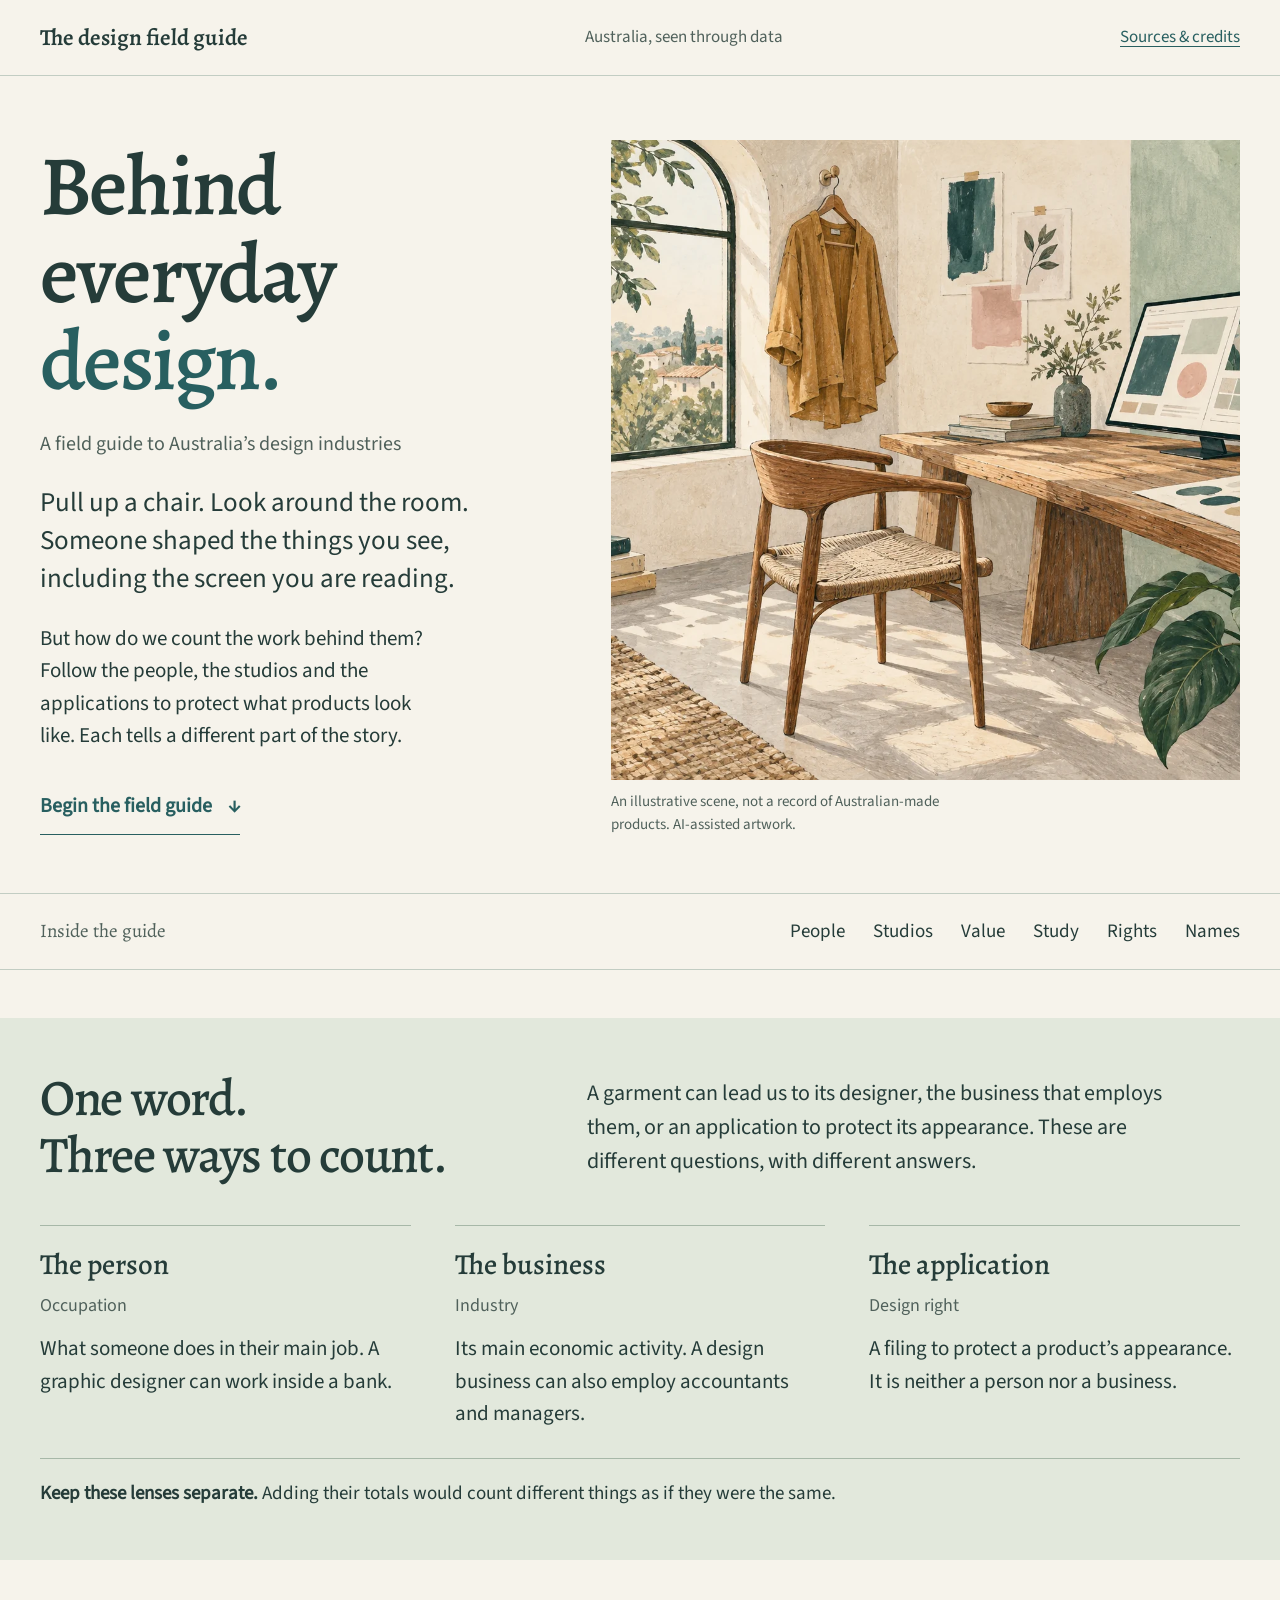
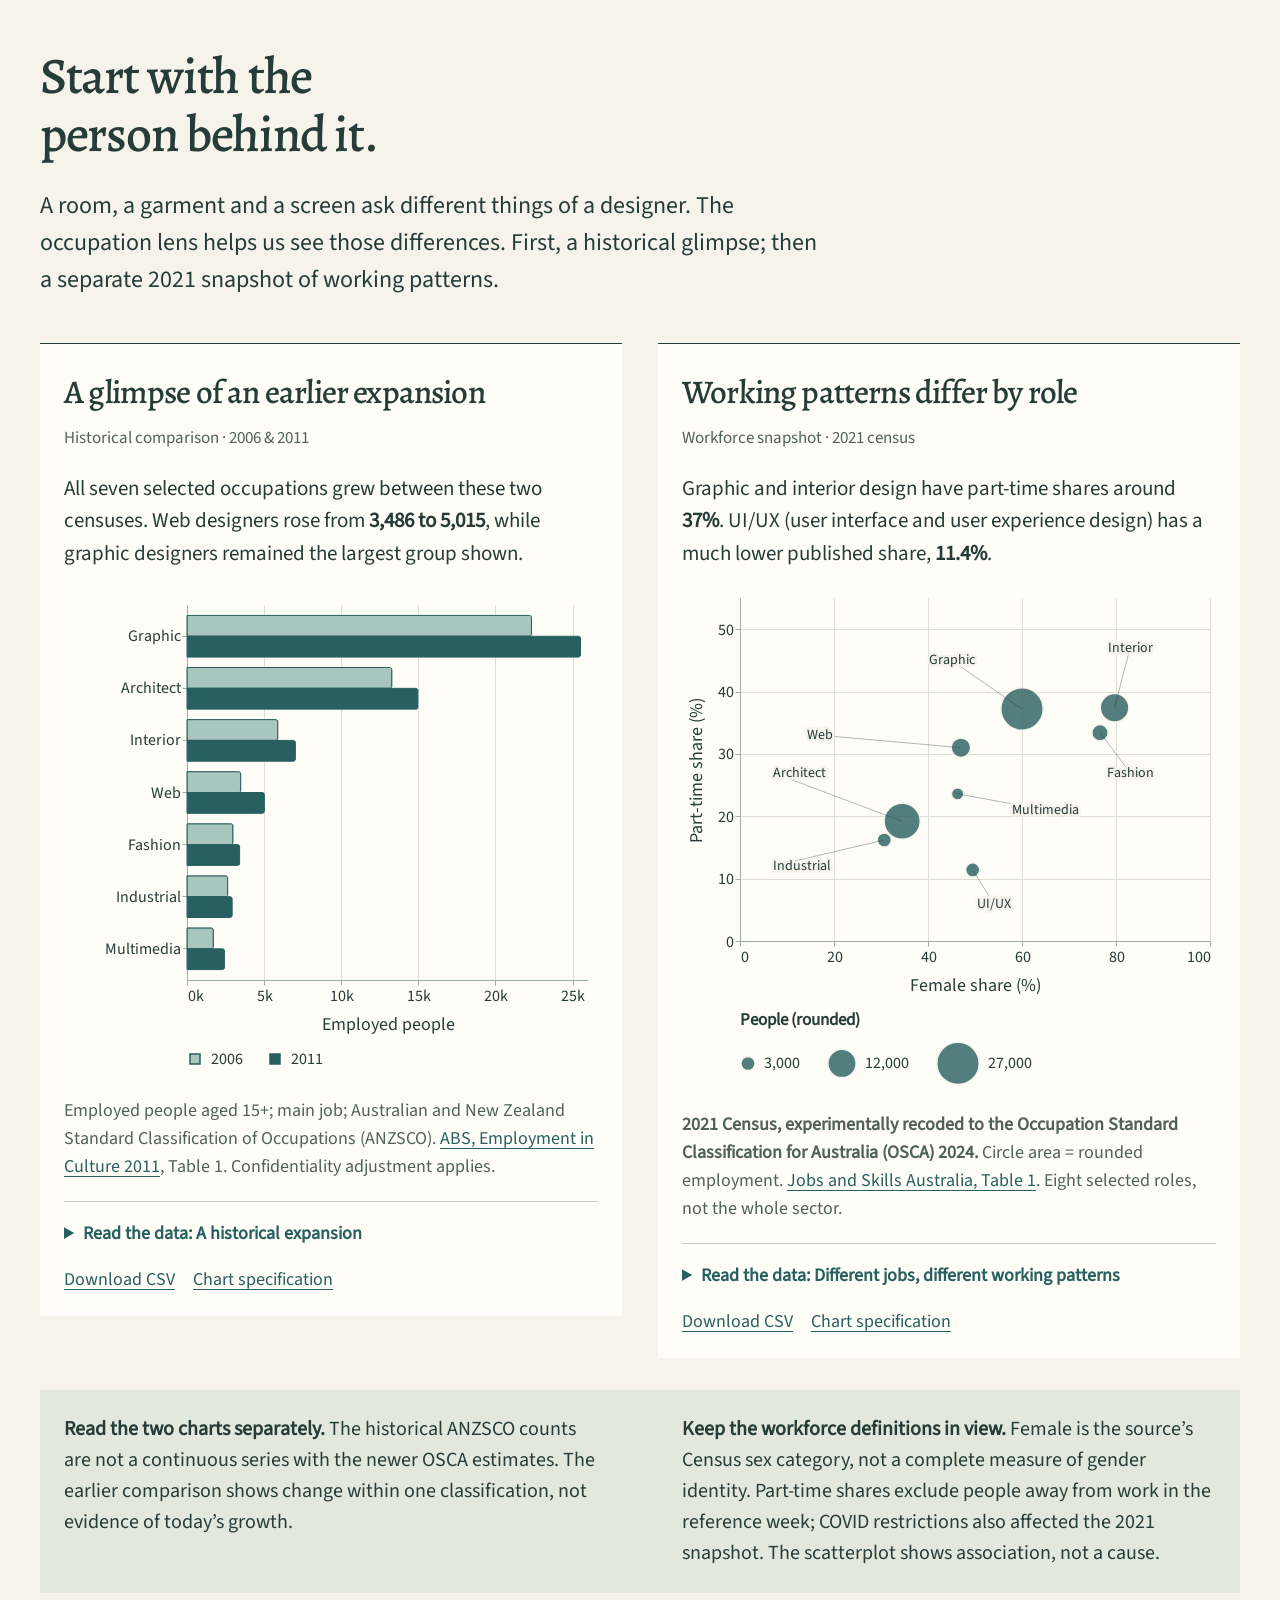
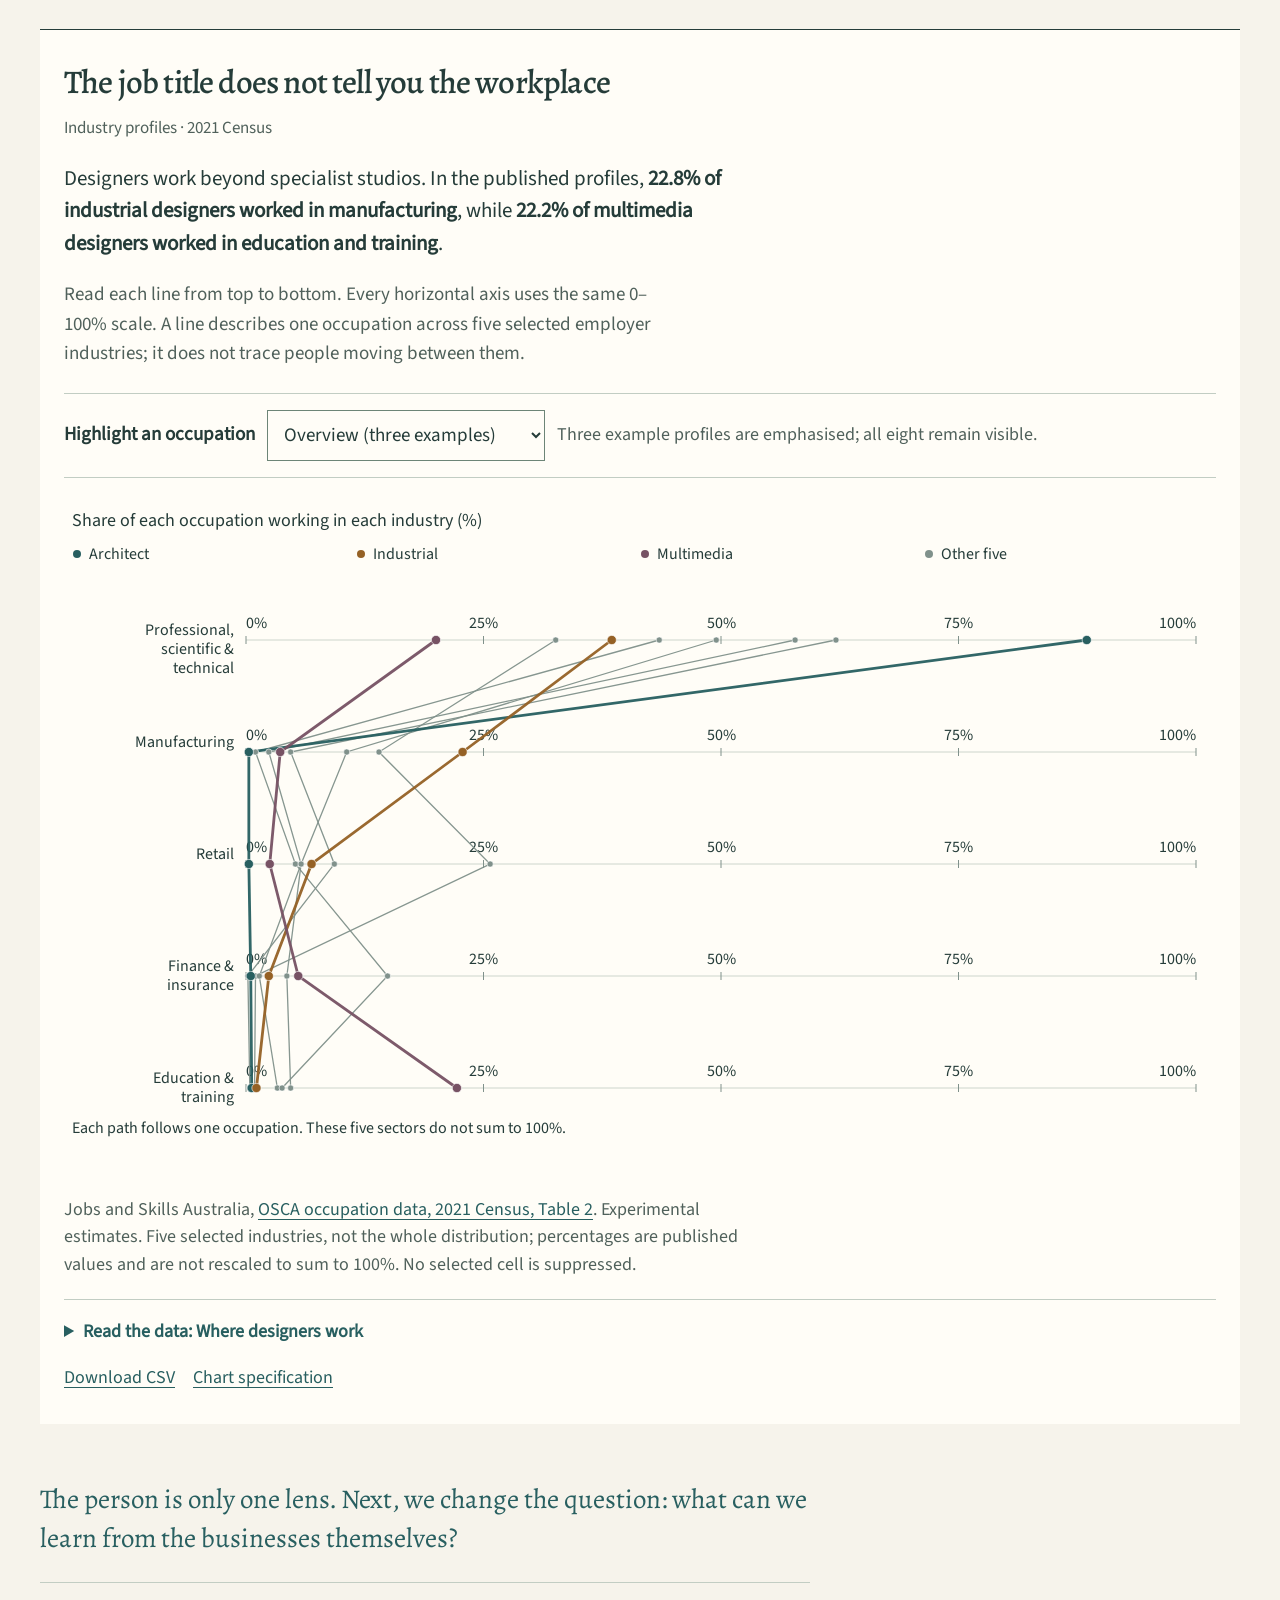
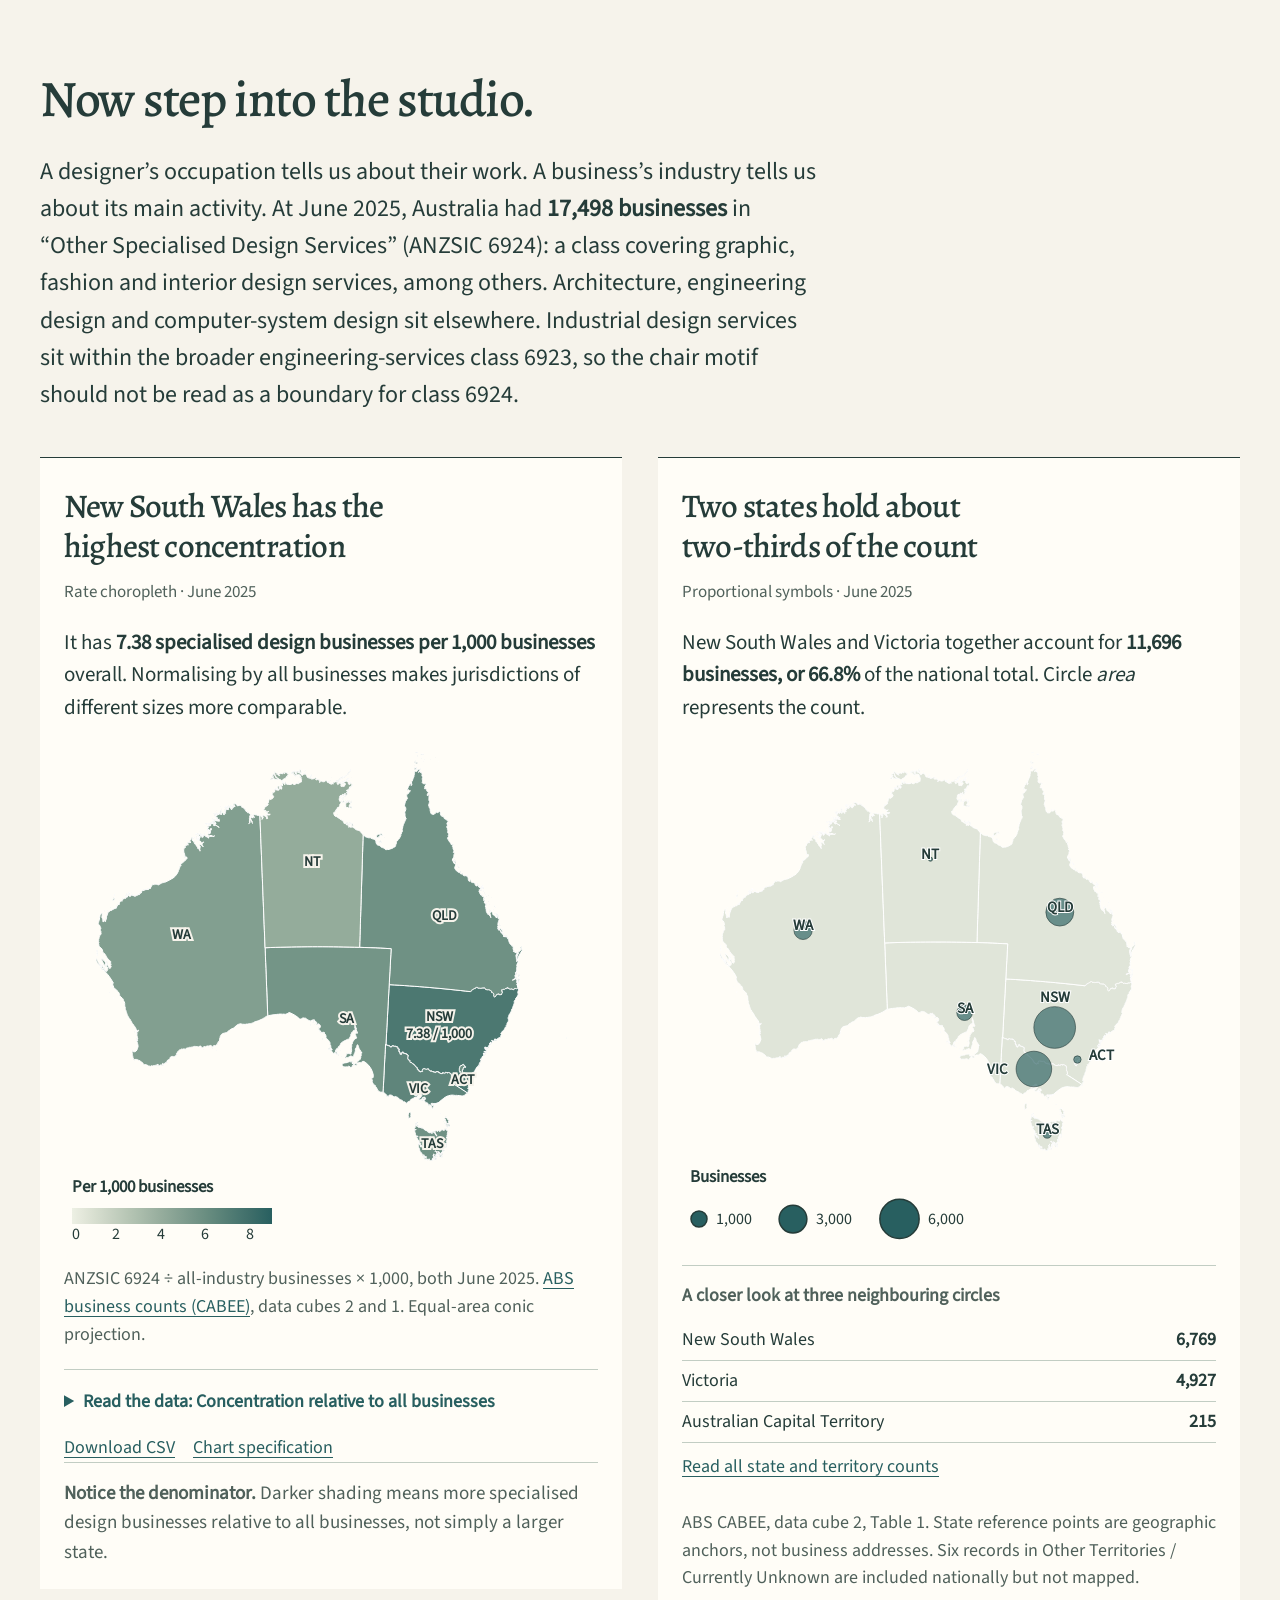
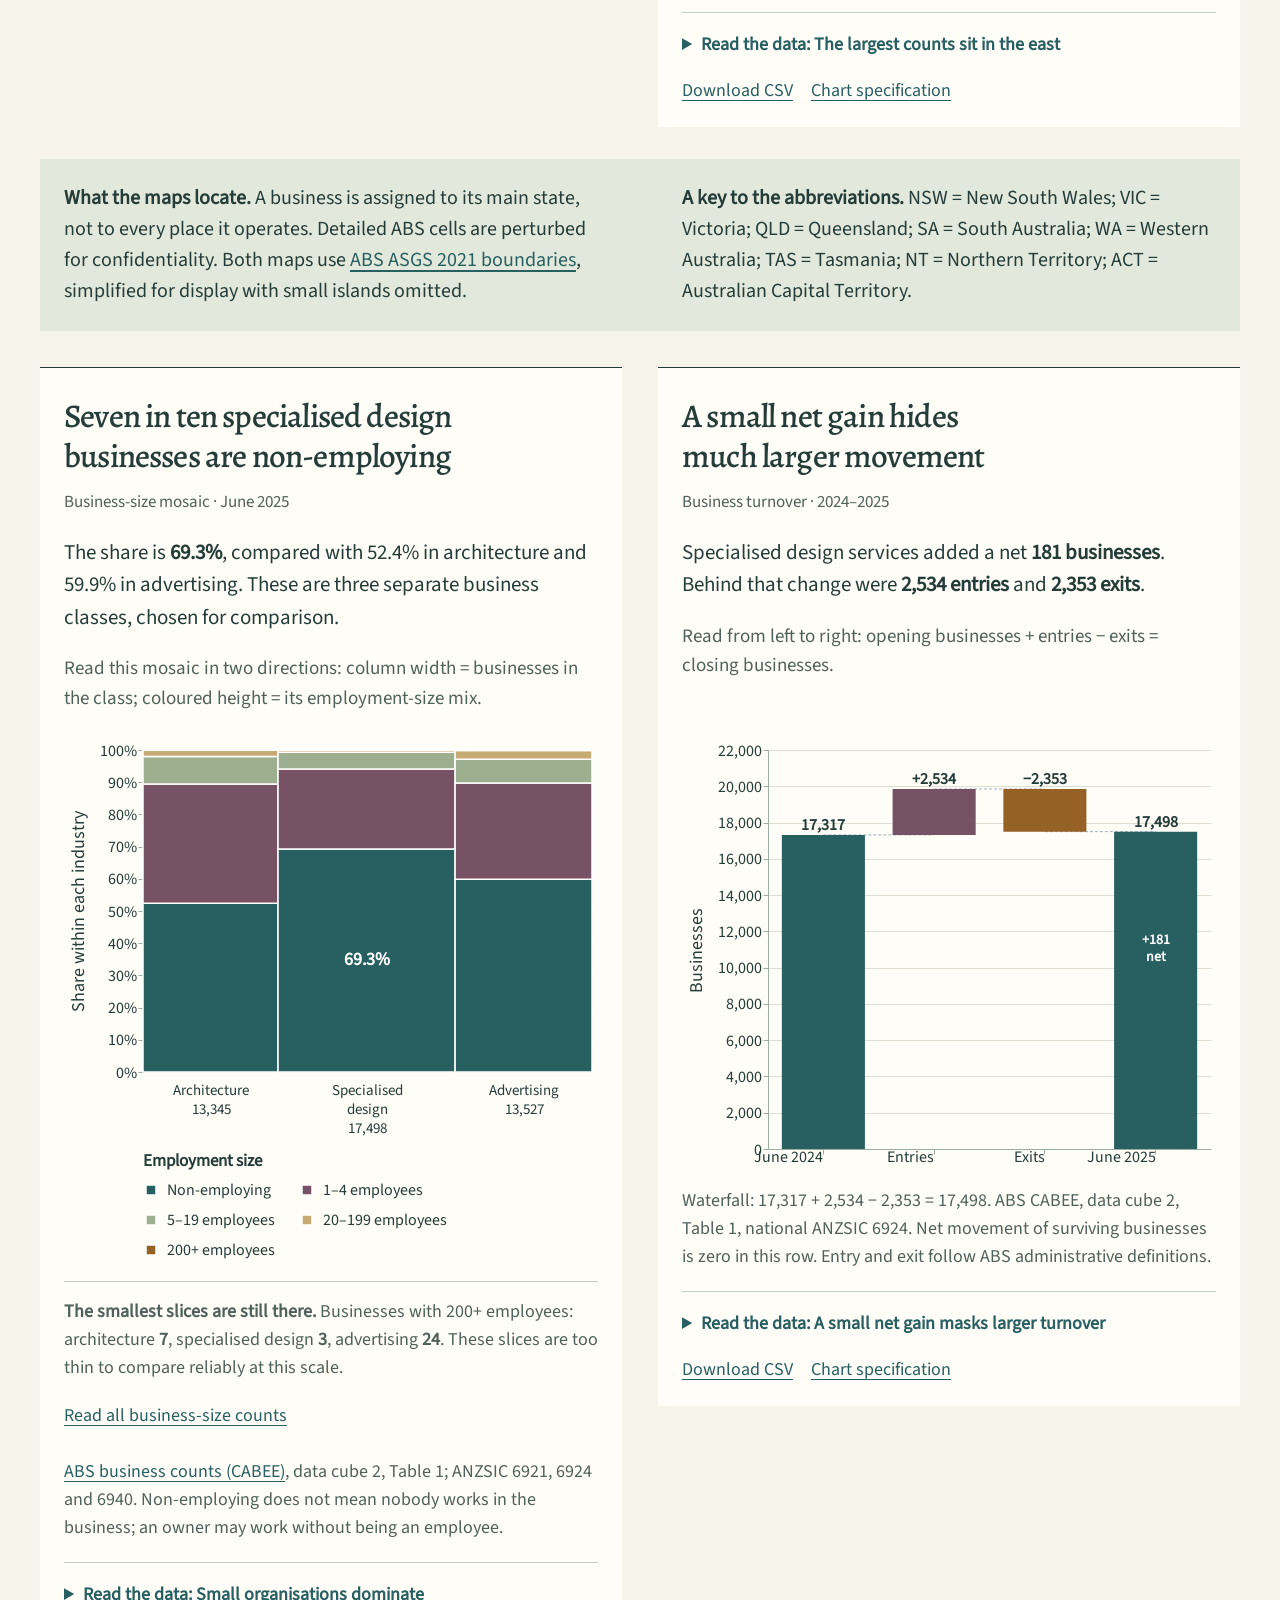
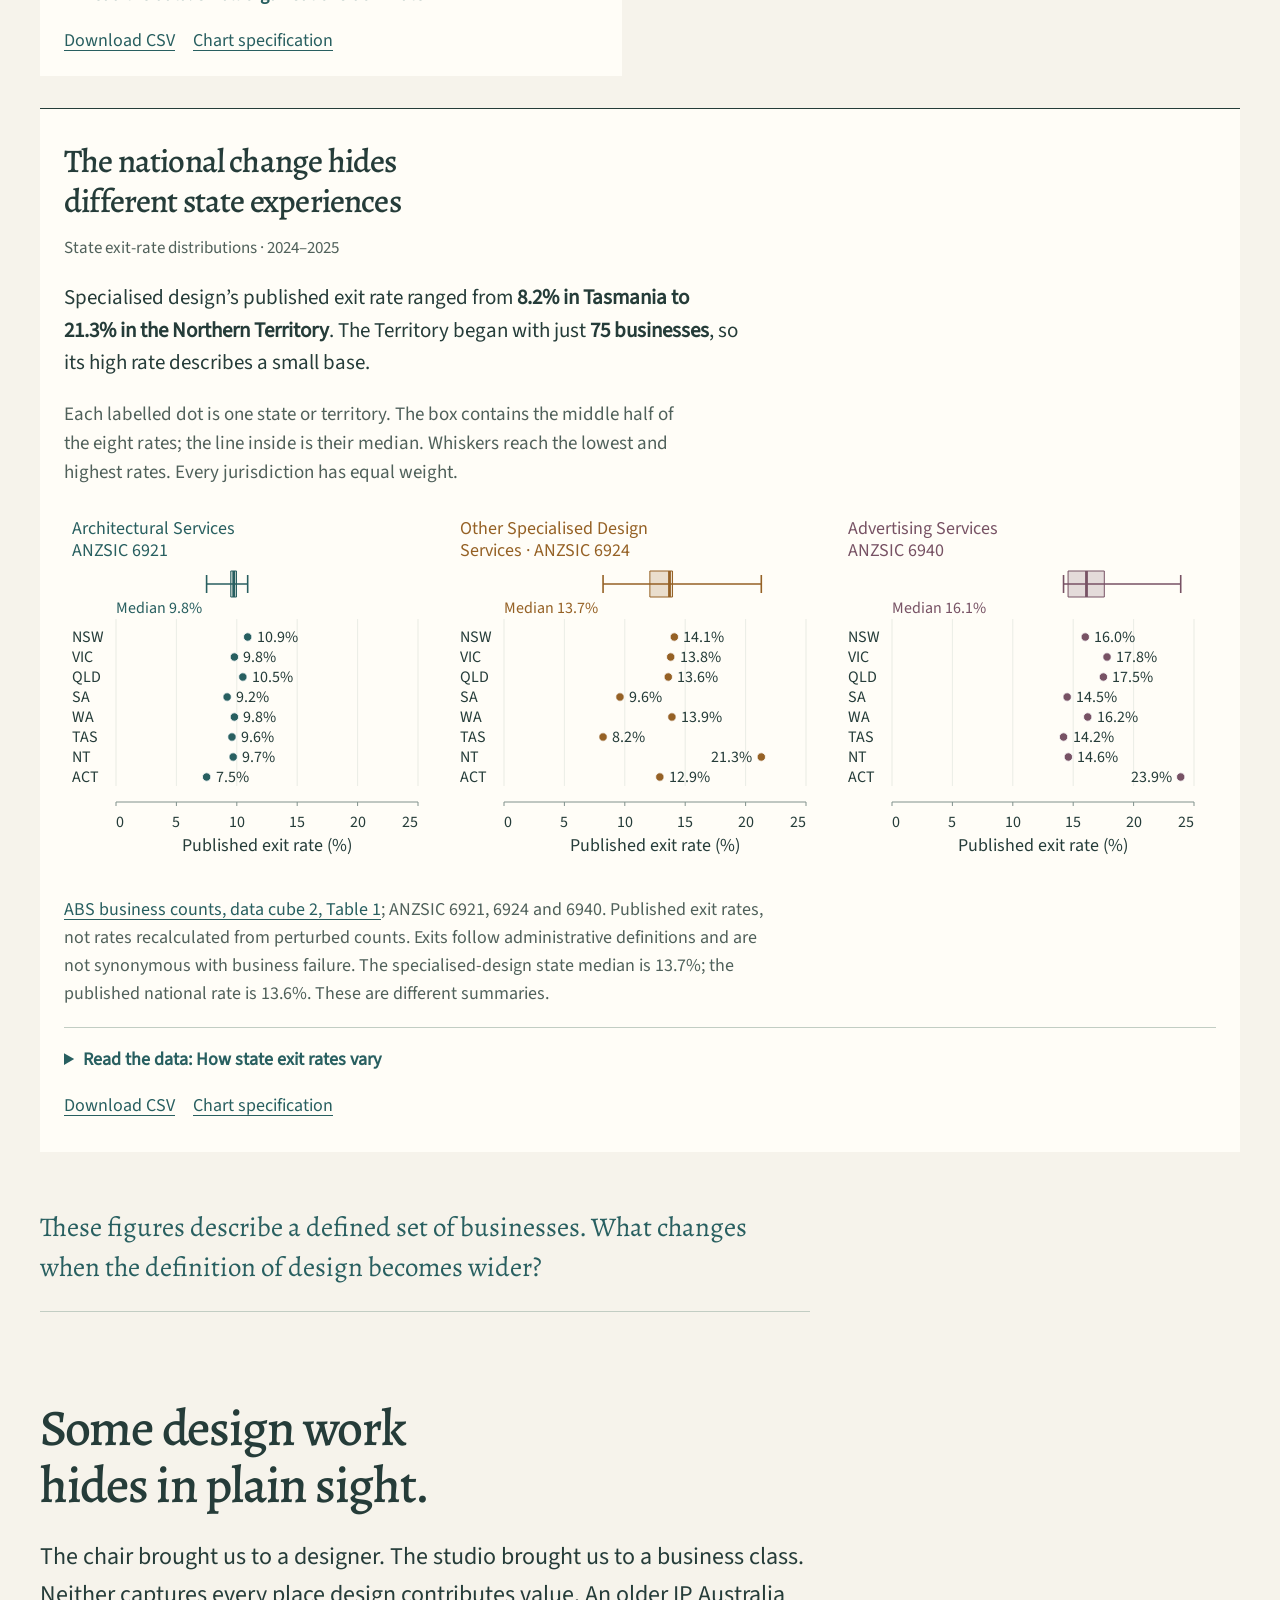
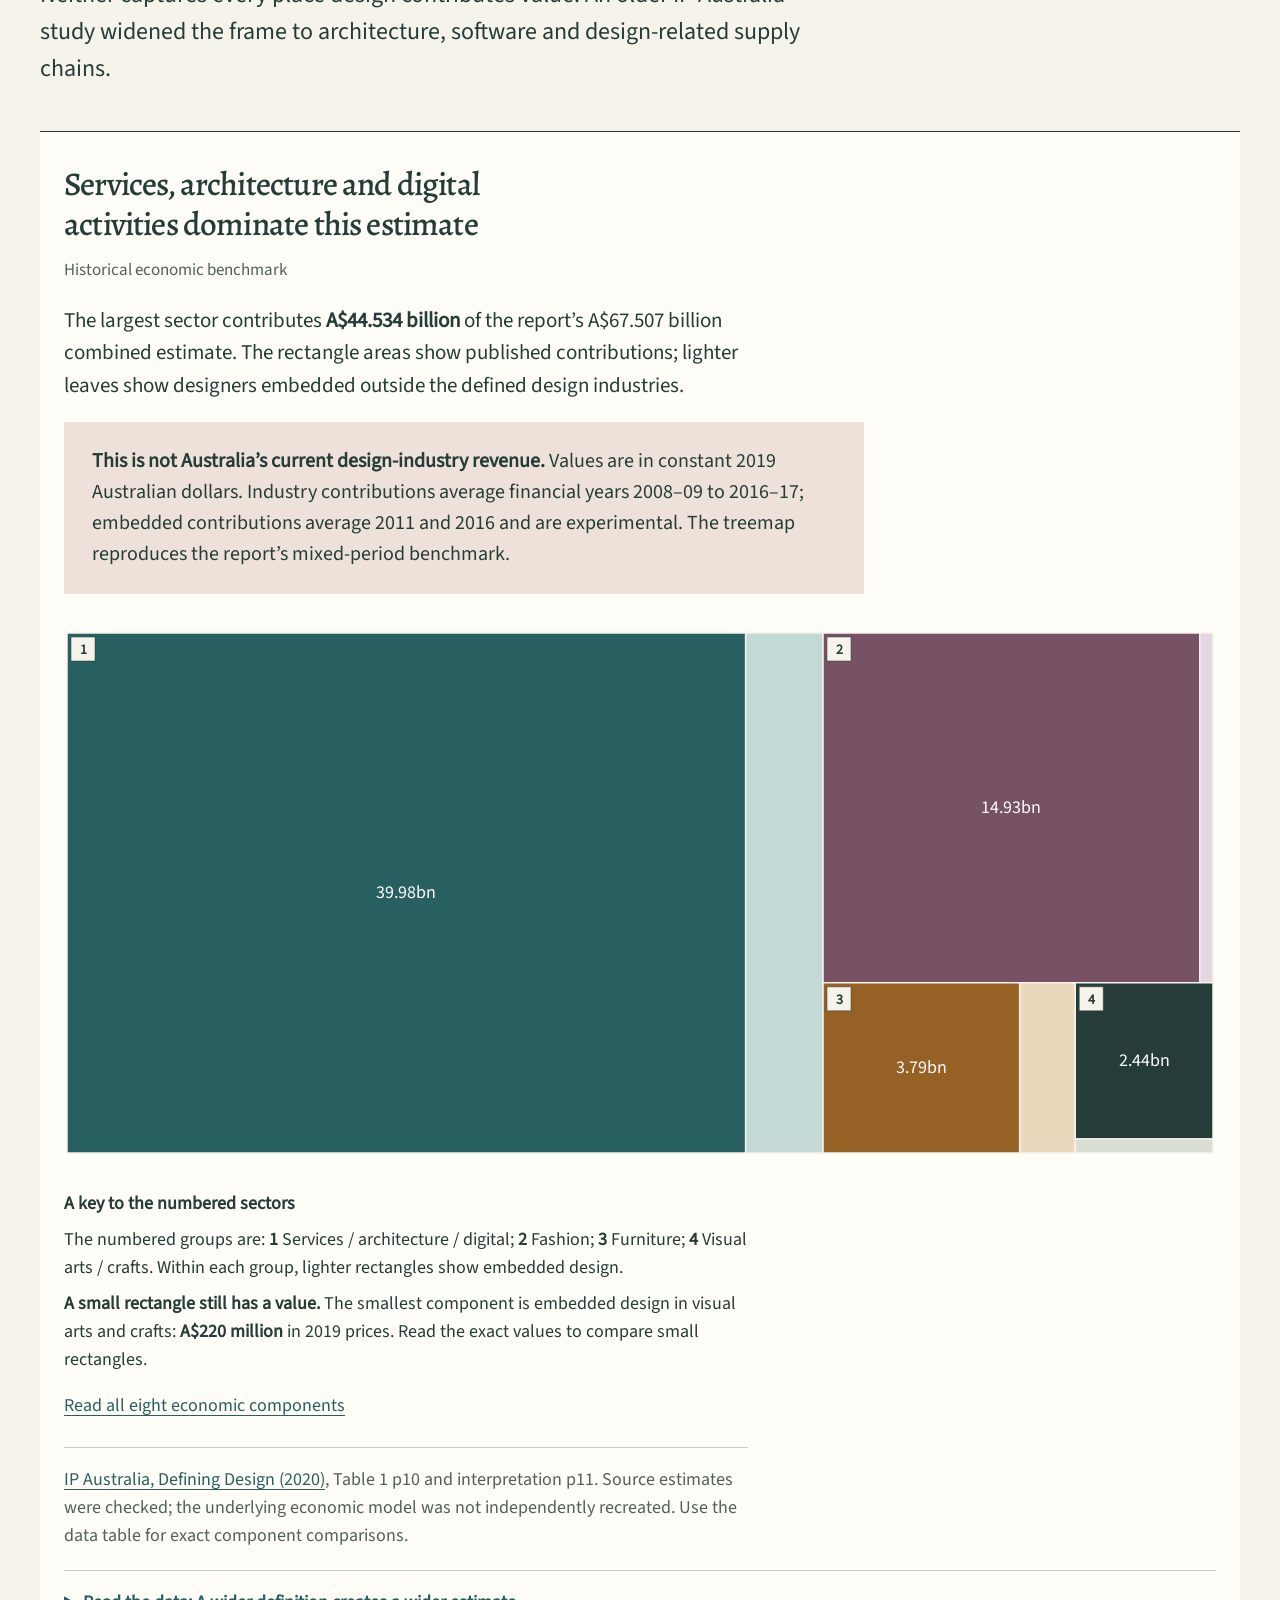
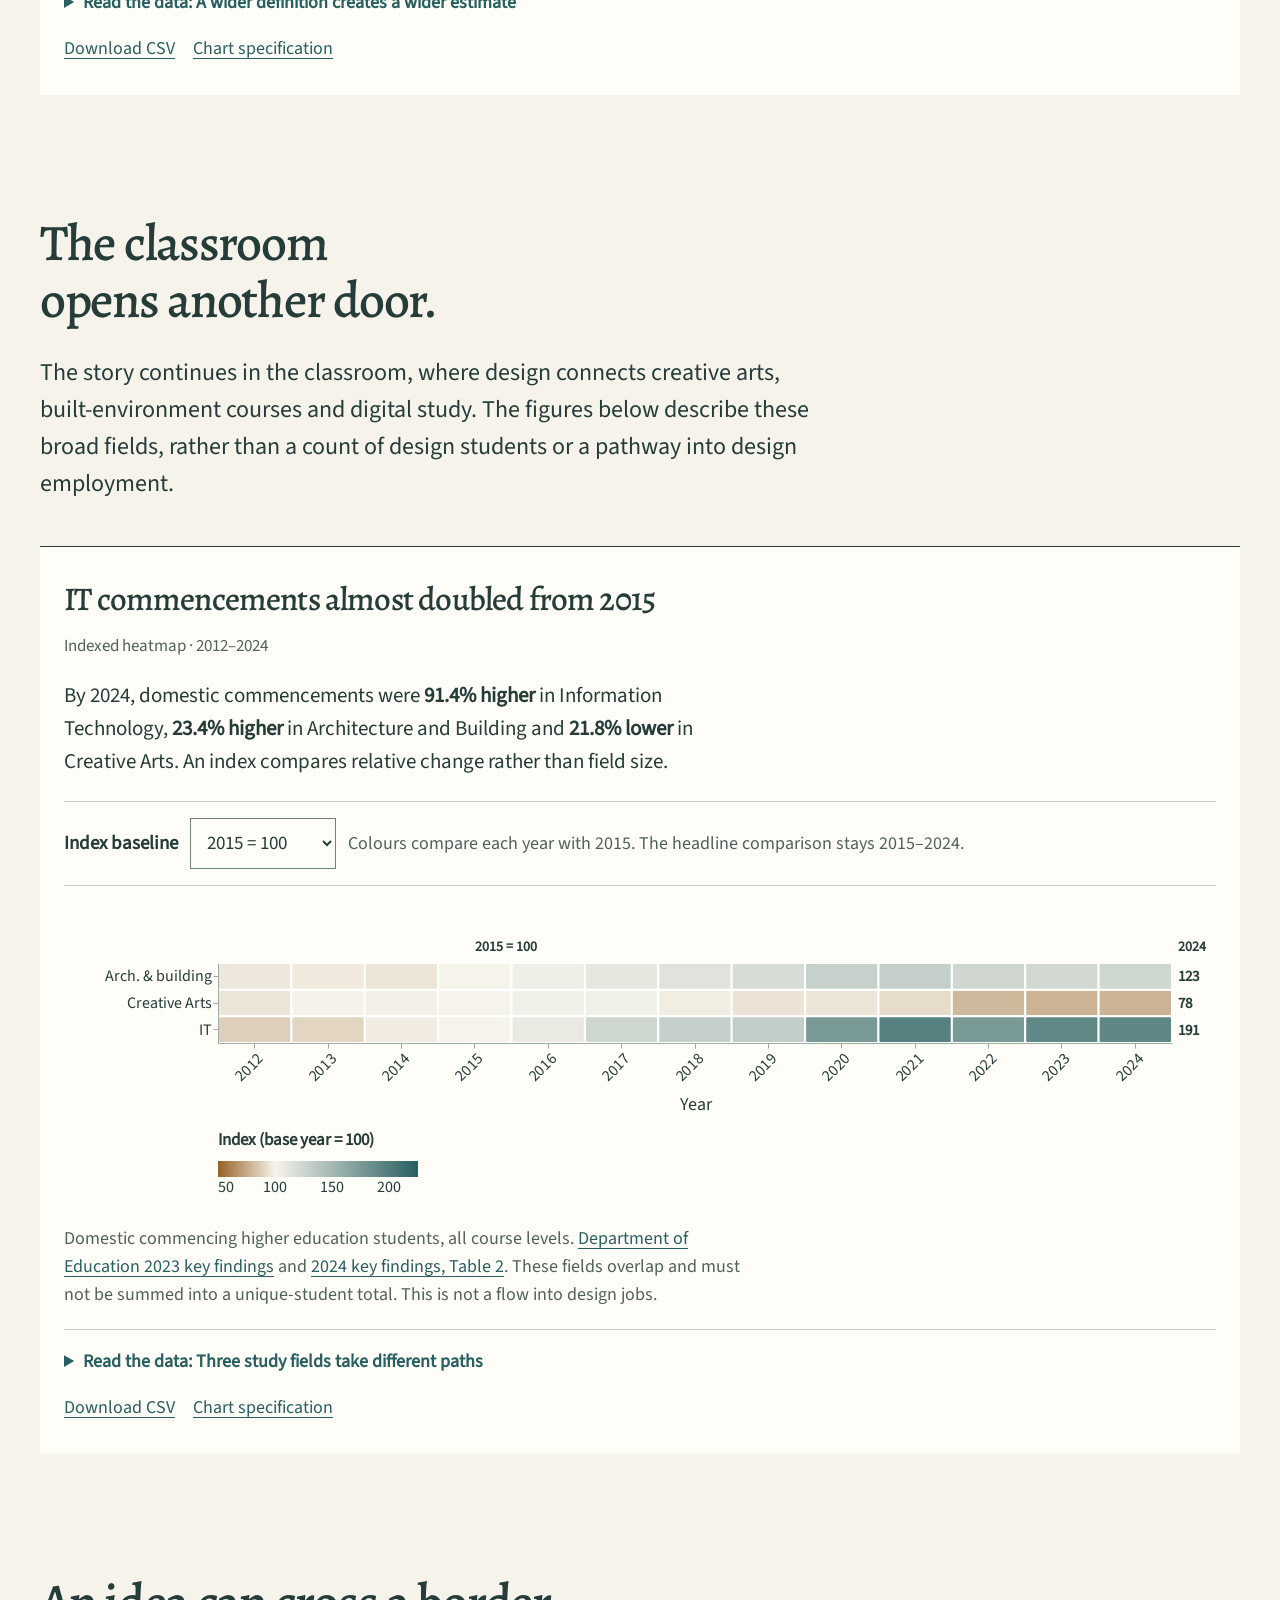
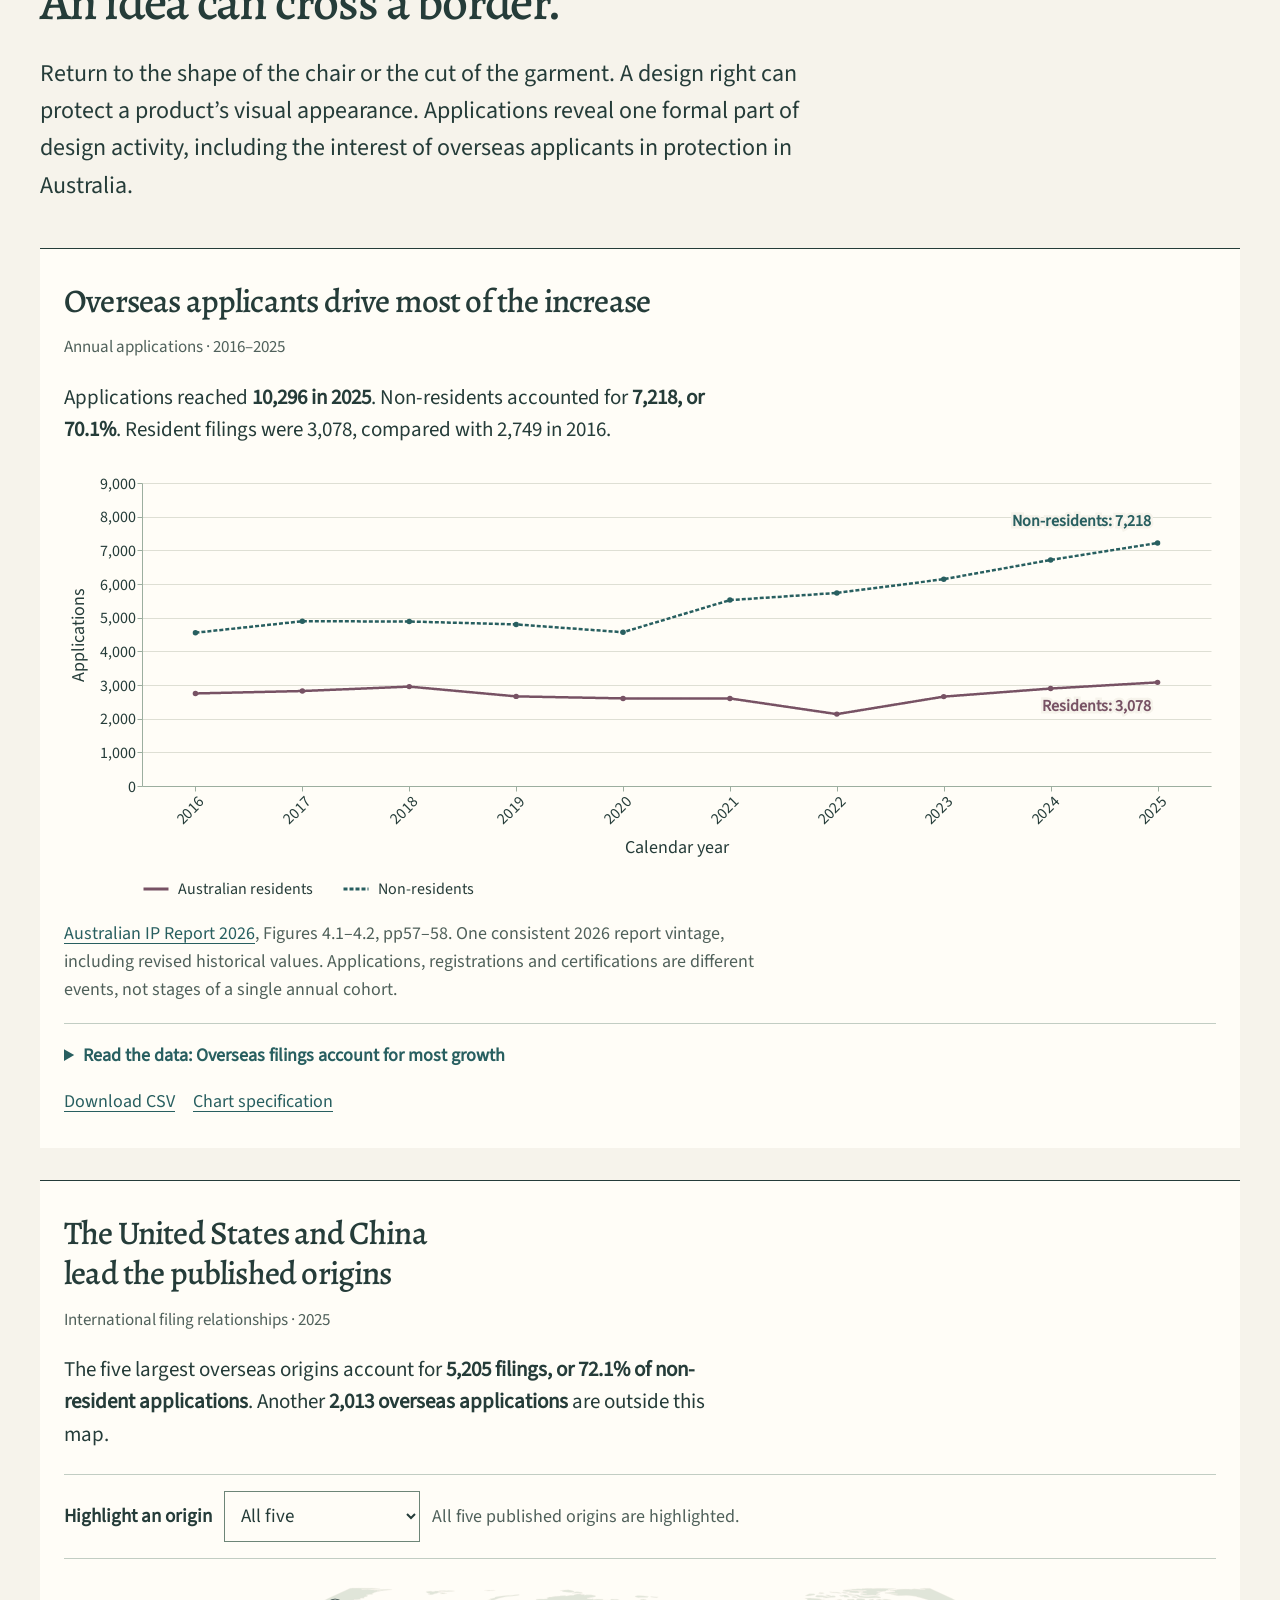
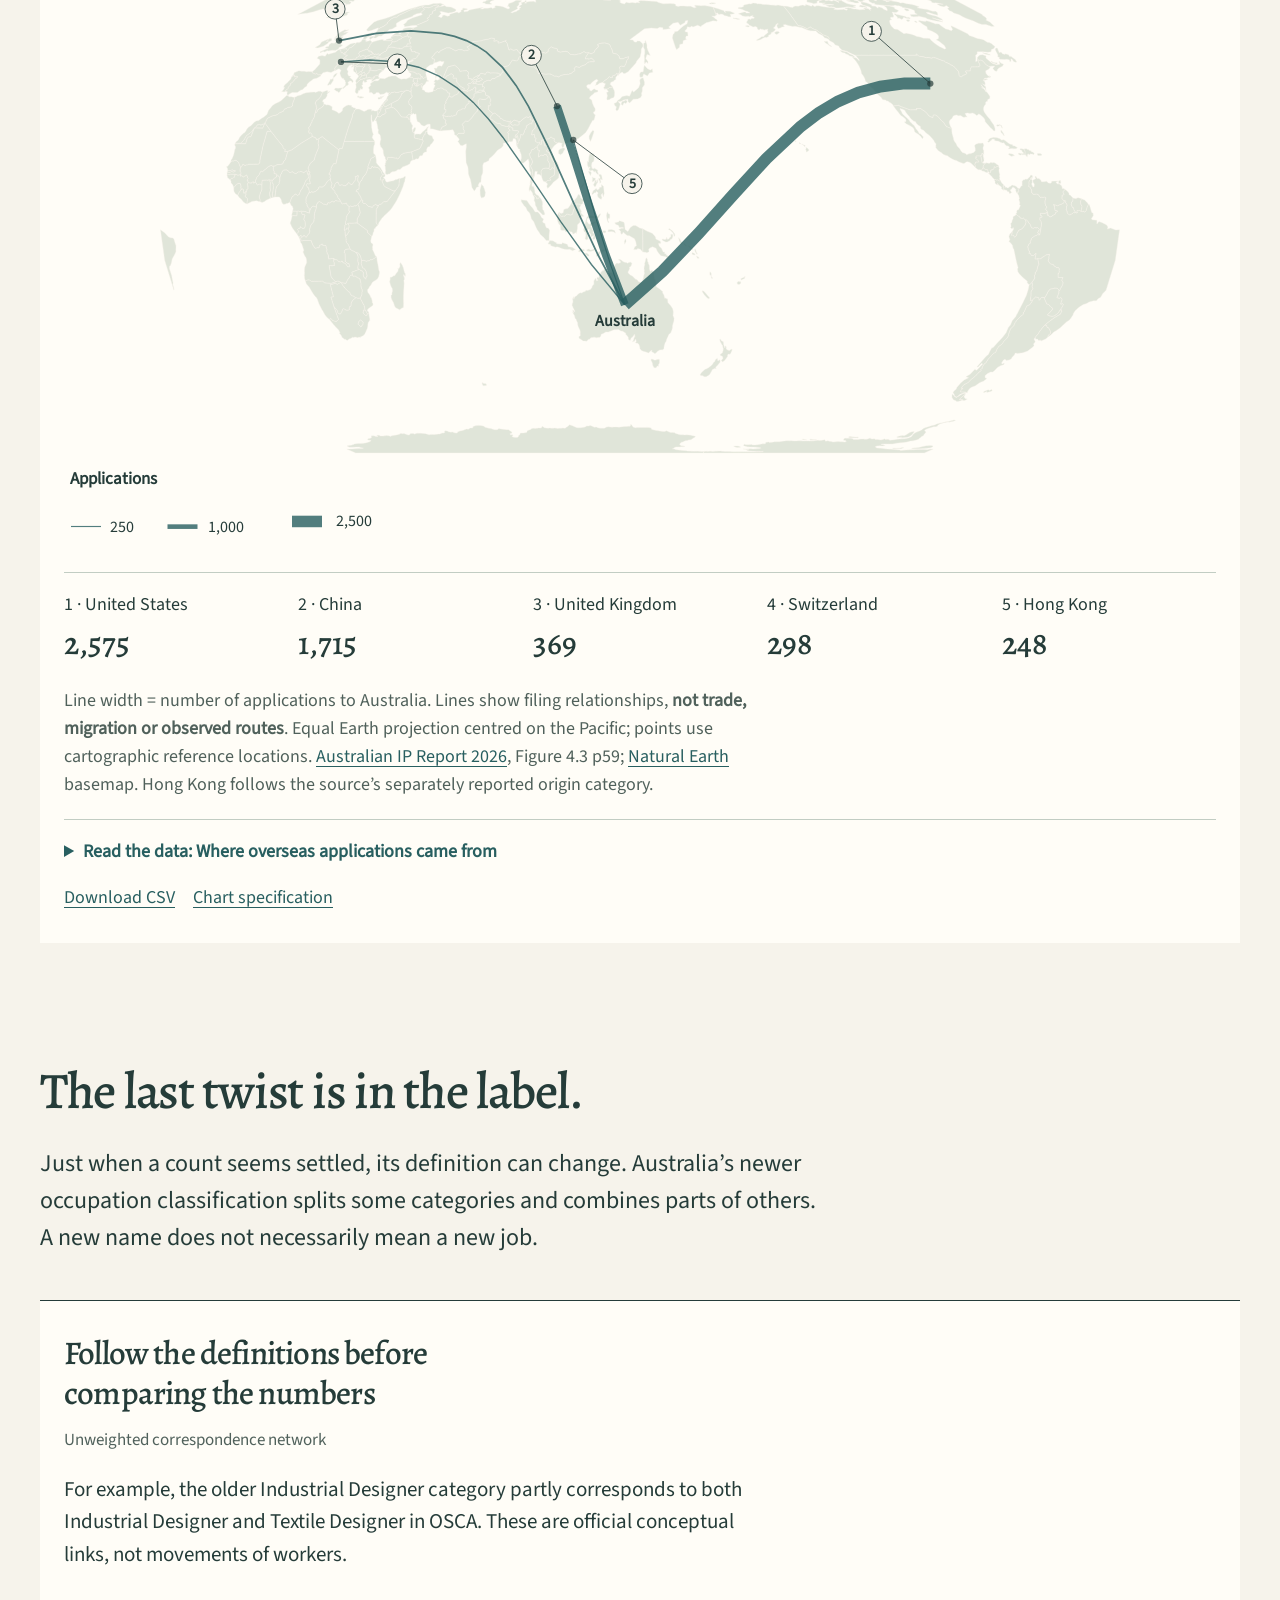
==== commit c63ed442: "Balance paired chart introductions and explanatory notes" ====
--- a/index.html
+++ b/index.html
@@ -6,8 +6,8 @@
 <meta name="description" content="An illustrated field guide to the people, studios and ideas behind Australia’s design industries. Thirteen data visualisations for Malaysian readers.">
 <meta name="author" content="Reynard Andyti Putra Kaban">
 <title>Behind everyday design: A field guide to Australia’s design industries</title>
-<link rel="stylesheet" href="styles.css">
-<script src="assets/vega-6.4.0.min.js" defer></script><script src="assets/vega-lite-6.5.0.min.js" defer></script><script src="assets/vega-embed-7.3.0.min.js" defer></script><script src="app.js" defer></script>
+<link rel="stylesheet" href="styles.css?v=20261027-layout-final">
+<script src="assets/vega-6.4.0.min.js" defer></script><script src="assets/vega-lite-6.5.0.min.js" defer></script><script src="assets/vega-embed-7.3.0.min.js" defer></script><script src="app.js?v=20261027-layout-final" defer></script>
 </head>
 <body>
 <a class="skip" href="#story">Skip to the story</a>
@@ -50,11 +50,10 @@
 <h2>Start with the person behind it.</h2>
 <p>A room, a garment and a screen ask different things of a designer. The occupation lens helps us see those differences. First, a historical glimpse; then a separate 2021 snapshot of working patterns.</p>
 </div></div>
-<div class="two">
+<div class="two chart-pair">
 <article class="chart-card"><h3>A glimpse of an earlier expansion</h3>
 <p class="figure-meta">Historical comparison · 2006 &amp; 2011</p>
 <p>All seven selected occupations grew between these two censuses. Web designers rose from <strong>3,486 to 5,015</strong>, while graphic designers remained the largest group shown.</p>
-<p class="how">This historical window shows how the selected roles changed within one classification. It is not evidence of today’s growth.</p>
 <figure id="figure-history" data-chart="history"><div class="chart" id="chart-history"></div>
 <figcaption>Employed people aged 15+; main job; Australian and New Zealand Standard Classification of Occupations (ANZSCO). <a href="https://www.abs.gov.au/AUSSTATS/abs@.nsf/Lookup/6273.0Explanatory%20Notes12011?OpenDocument">ABS, Employment in Culture 2011</a>, Table 1. Confidentiality adjustment applies.</figcaption></figure></article>
 <article class="chart-card"><h3>Working patterns differ by role</h3>
@@ -63,7 +62,10 @@
 <figure id="figure-workforce" data-chart="workforce"><div class="chart" id="chart-workforce"></div>
 <figcaption><strong>2021 Census, experimentally recoded to the Occupation Standard Classification for Australia (OSCA) 2024.</strong> Circle area = rounded employment. <a href="https://www.jobsandskills.gov.au/sites/default/files/2026-07/osca_occupation_data_-_2021_census.xlsx">Jobs and Skills Australia, Table 1</a>. Eight selected roles, not the whole sector.</figcaption></figure></article>
 </div>
-<aside class="note"><strong>Read the two charts separately.</strong> The historical ANZSCO counts are not a continuous series with the newer OSCA estimates. Female is the source’s Census sex category, not a complete measure of gender identity. Part-time shares exclude people away from work in the reference week; COVID restrictions also affected the 2021 snapshot. The scatterplot shows association, not a cause.</aside><article class="chart-card wide"><h3>The job title does not tell you the workplace</h3>
+<aside class="note note-pair">
+<p><strong>Read the two charts separately.</strong> The historical ANZSCO counts are not a continuous series with the newer OSCA estimates. The earlier comparison shows change within one classification, not evidence of today’s growth.</p>
+<p><strong>Keep the workforce definitions in view.</strong> Female is the source’s Census sex category, not a complete measure of gender identity. Part-time shares exclude people away from work in the reference week; COVID restrictions also affected the 2021 snapshot. The scatterplot shows association, not a cause.</p>
+</aside><article class="chart-card wide"><h3>The job title does not tell you the workplace</h3>
 <p class="figure-meta">Industry profiles · 2021 Census</p>
 <p>Designers work beyond specialist studios. In the published profiles, <strong>22.8% of industrial designers worked in manufacturing</strong>, while <strong>22.2% of multimedia designers worked in education and training</strong>.</p>
 <p class="how">Read each line from top to bottom. Every horizontal axis uses the same 0–100% scale. A line describes one occupation across five selected employer industries; it does not trace people moving between them.</p>
@@ -76,7 +78,7 @@
 <h2>Now step into the studio.</h2>
 <p>A designer’s occupation tells us about their work. A business’s industry tells us about its main activity. At June 2025, Australia had <strong>17,498 businesses</strong> in “Other Specialised Design Services” (ANZSIC 6924): a class covering graphic, fashion and interior design services, among others. Architecture, engineering design and computer-system design sit elsewhere. Industrial design services sit within the broader engineering-services class 6923, so the chair motif should not be read as a boundary for class 6924.</p>
 </div></div>
-<div class="two">
+<div class="two chart-pair">
 <article class="chart-card"><h3>New South Wales has the highest concentration</h3>
 <p class="figure-meta">Rate choropleth · June 2025</p>
 <p>It has <strong>7.38 specialised design businesses per 1,000 businesses</strong> overall. Normalising by all businesses makes jurisdictions of different sizes more comparable.</p>
@@ -97,8 +99,11 @@
 </div>
 <figcaption>ABS CABEE, data cube 2, Table 1. State reference points are geographic anchors, not business addresses. Six records in Other Territories / Currently Unknown are included nationally but not mapped.</figcaption></figure></article>
 </div>
-<aside class="note">A business is assigned to its main state, not to every place it operates. Detailed ABS cells are perturbed for confidentiality. Both maps use <a href="https://geo.abs.gov.au/arcgis/rest/services/ASGS2021/STE/MapServer">ABS ASGS 2021 boundaries</a>, simplified for display with small islands omitted. NSW = New South Wales; VIC = Victoria; QLD = Queensland; SA = South Australia; WA = Western Australia; TAS = Tasmania; NT = Northern Territory; ACT = Australian Capital Territory.</aside>
-<div class="two">
+<aside class="note note-pair">
+<p><strong>What the maps locate.</strong> A business is assigned to its main state, not to every place it operates. Detailed ABS cells are perturbed for confidentiality. Both maps use <a href="https://geo.abs.gov.au/arcgis/rest/services/ASGS2021/STE/MapServer">ABS ASGS 2021 boundaries</a>, simplified for display with small islands omitted.</p>
+<p><strong>A key to the abbreviations.</strong> NSW = New South Wales; VIC = Victoria; QLD = Queensland; SA = South Australia; WA = Western Australia; TAS = Tasmania; NT = Northern Territory; ACT = Australian Capital Territory.</p>
+</aside>
+<div class="two chart-pair">
 <article class="chart-card"><h3>Seven in ten specialised design businesses are non-employing</h3>
 <p class="figure-meta">Business-size mosaic · June 2025</p>
 <p>The share is <strong>69.3%</strong>, compared with 52.4% in architecture and 59.9% in advertising. These are three separate business classes, chosen for comparison.</p>
@@ -112,6 +117,7 @@
 <article class="chart-card"><h3>A small net gain hides much larger movement</h3>
 <p class="figure-meta">Business turnover · 2024–2025</p>
 <p>Specialised design services added a net <strong>181 businesses</strong>. Behind that change were <strong>2,534 entries</strong> and <strong>2,353 exits</strong>.</p>
+<p class="how">Read from left to right: opening businesses + entries − exits = closing businesses.</p>
 <figure data-chart="business-change"><div class="chart" id="chart-business-change"></div>
 <figcaption>Waterfall: 17,317 + 2,534 − 2,353 = 17,498. ABS CABEE, data cube 2, Table 1, national ANZSIC 6924. Net movement of surviving businesses is zero in this row. Entry and exit follow ABS administrative definitions.</figcaption></figure></article>
 </div>
--- a/styles.css
+++ b/styles.css
@@ -2,11 +2,11 @@
 @font-face{font-family:'Source Sans 3';src:url('assets/SourceSans3-Regular.ttf') format('truetype');font-weight:400;font-display:swap}
 :root{--ink:#253c39;--muted:#50615b;--accent:#285f60;--ochre:#956125;--plum:#775264;--paper:#f6f3eb;--plate:#fffdf7;--sage:#e2e8dc;--rose:#eee1d9;--line:#c2cdc3;--heading:Alegreya,Georgia,serif;--body:'Source Sans 3',sans-serif}
 *{box-sizing:border-box}html{scroll-behavior:auto;scroll-padding-top:24px;scrollbar-color:#7a8d81 var(--paper)}body{margin:0;background:var(--paper);color:var(--ink);font:22px/1.55 var(--body);caret-color:var(--accent)}::selection{color:#fffdf7;background:var(--accent)}a{color:var(--accent);text-underline-offset:4px}a:hover{text-decoration-thickness:2px}a:focus-visible,summary:focus-visible,select:focus-visible,[tabindex]:focus-visible{outline:3px solid var(--ochre);outline-offset:5px}.skip{position:absolute;left:1rem;top:-100px;background:var(--plate);padding:12px;z-index:20}.skip:focus{top:1rem}.masthead,main,footer{max-width:1440px;margin:auto}.masthead{display:flex;align-items:center;justify-content:space-between;gap:24px;margin-inline:auto;padding:22px 40px;border-bottom:1px solid var(--line);font-size:17px}.brand{font:600 23px var(--heading);color:var(--ink);text-decoration:none}.masthead>span{color:var(--muted)}
-h1,h2,h3{font-family:var(--heading);font-weight:500;line-height:1.12;letter-spacing:-.025em;margin:0 0 22px;text-wrap:balance}h1{font-size:clamp(64px,6.6vw,96px);line-height:1.04;font-weight:550}h1 em{color:var(--accent);font-style:normal}h2{font-size:clamp(38px,4vw,58px)}h3{font-size:33px;line-height:1.2}.hero{display:grid;grid-template-columns:.9fr 1.1fr;gap:56px;align-items:center;padding:64px 40px 56px}.hero-copy>p{max-width:40ch}.subtitle{font-size:20px;margin:24px 0;color:var(--muted)}.dek{font-size:27px;line-height:1.4;margin:24px 0}.hero-copy>p:not(.dek):not(.subtitle){font-size:21px}.hero-art{margin:0}.hero-art img{display:block;width:100%;height:640px;object-fit:cover;object-position:51% center}.hero-art figcaption{font-size:15px;max-width:52ch;margin-top:10px}.jump{display:inline-block;font-weight:bold;text-decoration:none;border-bottom:1px solid var(--accent);padding:12px 0;margin-top:6px;font-size:20px}.jump span{margin-left:12px}.chapters{display:flex;flex-wrap:wrap;gap:12px 28px;align-items:center;border-block:1px solid var(--line);padding:20px 40px;font-size:19px}.chapters>span{font-family:var(--heading);color:var(--muted);margin-right:auto}.chapters a{color:var(--ink);text-decoration:none;padding:3px 0}.chapters a:hover{text-decoration:underline}.intro{padding:52px 40px;background:var(--sage);margin-top:48px}.intro-lead{display:grid;grid-template-columns:1fr 1.35fr;gap:64px;align-items:center}.intro-lead p{max-width:55ch;margin:0}.intro h2{margin:0}.definitions{display:grid;grid-template-columns:repeat(3,1fr);gap:44px;margin:40px 0 28px}.definitions>div{border-top:1px solid #a7b8a8;padding-top:20px}.definitions dt{font:500 29px/1.3 var(--heading)}.definitions dt span{display:block;font:18px var(--body);color:var(--muted);margin-top:10px}.definitions dd{margin:14px 0 0;font-size:21px}.definition-rule{font-size:19px;margin:0;border-top:1px solid #a7b8a8;padding-top:20px}.chapter{padding:88px 40px 0}.chapter-head{max-width:1000px;margin:0 0 44px}.chapter-head h2{max-width:22ch}.chapter-head p{max-width:65ch;font-size:24px;margin-bottom:0}.two{display:grid;grid-template-columns:minmax(0,1fr) minmax(0,1fr);gap:36px;align-items:start}.chart-card{min-width:0;background:var(--plate);padding:28px 24px 22px;border-top:1px solid var(--ink);margin-bottom:32px}.chart-card>p{font-size:21px;margin-top:0;max-width:68ch}.chart-card h3{margin-bottom:14px;max-width:38ch}.chart-card .figure-meta{font-size:17px;color:var(--muted);margin-bottom:20px}.wide{padding:32px;}.how{font-size:19px!important;color:var(--muted);max-width:72ch}.chart-card>figure{margin:24px 0 0}.chart{width:100%;min-height:240px}.chart svg{display:block;max-width:100%;height:auto}.vega-embed{width:100%;padding:0!important}.vega-embed summary{display:none}figcaption{font-size:18px;line-height:1.55;color:var(--muted);margin-top:18px;max-width:78ch}figcaption a{color:var(--accent)}.quiet{color:var(--muted);font-size:18px}.note{padding:24px 28px;margin:0 0 36px;background:var(--sage);font-size:20px;line-height:1.55;max-width:80ch}.emphasis{background:var(--rose)}.margin-note{font-size:19px!important;border-top:1px solid var(--line);padding-top:16px;color:var(--muted);margin-bottom:0}.bridge{font:400 27px/1.45 var(--heading);max-width:55ch;margin:8px 0 0;padding:24px 0;border-bottom:1px solid var(--line);color:var(--accent)}.chart-tools{border-top:1px solid var(--line);margin-top:20px;padding-top:10px;font-size:18px}.chart-tools>p{display:flex;gap:18px;flex-wrap:wrap;margin:10px 0 0}.chart-tools summary,.economy-key summary{cursor:pointer;color:var(--accent);font-weight:bold;padding:8px 0;min-height:44px}.table-scroll{max-width:100%;overflow:auto;margin-top:14px;max-height:440px;border:1px solid var(--line)}table{border-collapse:collapse;width:100%;font-size:17px;font-variant-numeric:tabular-nums}th,td{text-align:left;padding:10px 12px;vertical-align:top;border-bottom:1px solid var(--line)}th{background:var(--sage);position:sticky;top:0;z-index:1}td{min-width:65px}caption{text-align:left;padding:12px}.control{display:flex;gap:12px;align-items:center;flex-wrap:wrap;font-size:19px;margin:24px 0;padding:16px 0;border-block:1px solid var(--line)}.control label{font-weight:bold}select{font:inherit;max-width:100%;min-height:48px;padding:10px 32px 10px 12px;border:1px solid #6d8577;border-radius:0;background:var(--plate);color:var(--ink)}.control span{color:var(--muted);font-size:18px;flex:1;min-width:220px}.origin-list{display:grid;grid-template-columns:repeat(5,1fr);gap:20px;border-top:1px solid var(--line);margin-top:22px}.origin-list p{display:flex;flex-direction:column;font-size:18px;margin:18px 0 0}.origin-list b{font-family:var(--heading);font-weight:500;font-size:32px}.economy-key{font-size:18px;margin-top:16px;max-width:76ch}.economy-key p{margin:8px 0}.closing{background:var(--ink);color:var(--plate);padding:56px;margin-top:56px}.closing h2{max-width:25ch}.closing p{max-width:64ch;font-size:24px}.closing p:last-child{margin-bottom:0}.methods{padding:72px 40px;font-size:20px}.methods>p{max-width:78ch}.methods h3{font-size:28px;margin-top:22px}.methods h2{font-size:42px}.methods .two p{max-width:62ch}.source-register{margin-top:32px;border-block:1px solid var(--line);padding:18px 0;max-width:90ch}.source-register summary{cursor:pointer;font-weight:bold;min-height:44px}.source-register li{margin:14px 0}.source-register ol{padding-left:26px}footer{border-top:1px solid var(--line);display:flex;justify-content:space-between;align-items:center;gap:20px;padding:26px 40px;font-size:17px}footer>span{font-family:var(--heading);font-size:21px}footer p{margin:0}.chart-error{padding:20px;background:var(--rose);border:1px solid var(--ochre);font-size:19px}#vega-tooltip-element{font-family:var(--body);font-size:18px!important;max-width:min(380px,90vw);color:var(--ink)}
-@media(max-width:1199px){.two{grid-template-columns:1fr}.masthead>span{display:none}.hero{gap:32px}.hero-art img{height:580px}.chapter{padding-top:64px}.chart-card{padding:26px}.origin-list{grid-template-columns:repeat(3,1fr)}}
+h1,h2,h3{font-family:var(--heading);font-weight:500;line-height:1.12;letter-spacing:-.025em;margin:0 0 22px;text-wrap:balance}h1{font-size:clamp(64px,6.6vw,96px);line-height:1.04;font-weight:550}h1 em{color:var(--accent);font-style:normal}h2{font-size:clamp(38px,4vw,58px)}h3{font-size:33px;line-height:1.2}.hero{display:grid;grid-template-columns:.9fr 1.1fr;gap:56px;align-items:center;padding:64px 40px 56px}.hero-copy>p{max-width:40ch}.subtitle{font-size:20px;margin:24px 0;color:var(--muted)}.dek{font-size:27px;line-height:1.4;margin:24px 0}.hero-copy>p:not(.dek):not(.subtitle){font-size:21px}.hero-art{margin:0}.hero-art img{display:block;width:100%;height:640px;object-fit:cover;object-position:51% center}.hero-art figcaption{font-size:15px;max-width:52ch;margin-top:10px}.jump{display:inline-block;font-weight:bold;text-decoration:none;border-bottom:1px solid var(--accent);padding:12px 0;margin-top:6px;font-size:20px}.jump span{margin-left:12px}.chapters{display:flex;flex-wrap:wrap;gap:12px 28px;align-items:center;border-block:1px solid var(--line);padding:20px 40px;font-size:19px}.chapters>span{font-family:var(--heading);color:var(--muted);margin-right:auto}.chapters a{color:var(--ink);text-decoration:none;padding:3px 0}.chapters a:hover{text-decoration:underline}.intro{padding:52px 40px;background:var(--sage);margin-top:48px}.intro-lead{display:grid;grid-template-columns:1fr 1.35fr;gap:64px;align-items:center}.intro-lead p{max-width:55ch;margin:0}.intro h2{margin:0}.definitions{display:grid;grid-template-columns:repeat(3,1fr);gap:44px;margin:40px 0 28px}.definitions>div{border-top:1px solid #a7b8a8;padding-top:20px}.definitions dt{font:500 29px/1.3 var(--heading)}.definitions dt span{display:block;font:18px var(--body);color:var(--muted);margin-top:10px}.definitions dd{margin:14px 0 0;font-size:21px}.definition-rule{font-size:19px;margin:0;border-top:1px solid #a7b8a8;padding-top:20px}.chapter{padding:88px 40px 0}.chapter-head{max-width:1000px;margin:0 0 44px}.chapter-head h2{max-width:22ch}.chapter-head p{max-width:65ch;font-size:24px;margin-bottom:0}.two{display:grid;grid-template-columns:minmax(0,1fr) minmax(0,1fr);gap:36px;align-items:start}.chart-pair{margin-bottom:32px;row-gap:32px}.chart-pair>.chart-card{margin-bottom:0}.chart-card{min-width:0;background:var(--plate);padding:28px 24px 22px;border-top:1px solid var(--ink);margin-bottom:32px}.chart-card>p{font-size:21px;margin-top:0;max-width:68ch}.chart-card h3{margin-bottom:14px;max-width:38ch}.chart-card .figure-meta{font-size:17px;color:var(--muted);margin-bottom:20px}.wide{padding:32px 24px;}.how{font-size:19px!important;color:var(--muted);max-width:72ch}.chart-card>figure{margin:24px 0 0}.chart{width:100%;min-height:240px}.chart svg{display:block;max-width:100%;height:auto}.vega-embed{width:100%;padding:0!important}.vega-embed summary{display:none}figcaption{font-size:18px;line-height:1.55;color:var(--muted);margin-top:18px;max-width:78ch}figcaption a{color:var(--accent)}.quiet{color:var(--muted);font-size:18px}.note{padding:24px 28px;margin:0 0 36px;background:var(--sage);font-size:20px;line-height:1.55;max-width:80ch}.note-pair{display:grid;grid-template-columns:minmax(0,1fr) minmax(0,1fr);column-gap:84px;row-gap:20px;max-width:none;padding-inline:24px}.note-pair p{margin:0;max-width:72ch}.emphasis{background:var(--rose)}.margin-note{font-size:19px!important;border-top:1px solid var(--line);padding-top:16px;color:var(--muted);margin-bottom:0}.bridge{font:400 27px/1.45 var(--heading);max-width:55ch;margin:8px 0 0;padding:24px 0;border-bottom:1px solid var(--line);color:var(--accent)}.chart-tools{border-top:1px solid var(--line);margin-top:20px;padding-top:10px;font-size:18px}.chart-tools>p{display:flex;gap:18px;flex-wrap:wrap;margin:10px 0 0}.chart-tools summary,.economy-key summary{cursor:pointer;color:var(--accent);font-weight:bold;padding:8px 0;min-height:44px}.table-scroll{max-width:100%;overflow:auto;margin-top:14px;max-height:440px;border:1px solid var(--line)}table{border-collapse:collapse;width:100%;font-size:17px;font-variant-numeric:tabular-nums}th,td{text-align:left;padding:10px 12px;vertical-align:top;border-bottom:1px solid var(--line)}th{background:var(--sage);position:sticky;top:0;z-index:1}td{min-width:65px}caption{text-align:left;padding:12px}.control{display:flex;gap:12px;align-items:center;flex-wrap:wrap;font-size:19px;margin:24px 0;padding:16px 0;border-block:1px solid var(--line)}.control label{font-weight:bold}select{font:inherit;max-width:100%;min-height:48px;padding:10px 32px 10px 12px;border:1px solid #6d8577;border-radius:0;background:var(--plate);color:var(--ink)}.control span{color:var(--muted);font-size:18px;flex:1;min-width:220px}.origin-list{display:grid;grid-template-columns:repeat(5,1fr);gap:20px;border-top:1px solid var(--line);margin-top:22px}.origin-list p{display:flex;flex-direction:column;font-size:18px;margin:18px 0 0}.origin-list b{font-family:var(--heading);font-weight:500;font-size:32px}.economy-key{font-size:18px;margin-top:16px;max-width:76ch}.economy-key p{margin:8px 0}.closing{background:var(--ink);color:var(--plate);padding:56px;margin-top:56px}.closing h2{max-width:25ch}.closing p{max-width:64ch;font-size:24px}.closing p:last-child{margin-bottom:0}.methods{padding:72px 40px;font-size:20px}.methods>p{max-width:78ch}.methods h3{font-size:28px;margin-top:22px}.methods h2{font-size:42px}.methods .two p{max-width:62ch}.source-register{margin-top:32px;border-block:1px solid var(--line);padding:18px 0;max-width:90ch}.source-register summary{cursor:pointer;font-weight:bold;min-height:44px}.source-register li{margin:14px 0}.source-register ol{padding-left:26px}footer{border-top:1px solid var(--line);display:flex;justify-content:space-between;align-items:center;gap:20px;padding:26px 40px;font-size:17px}footer>span{font-family:var(--heading);font-size:21px}footer p{margin:0}.chart-error{padding:20px;background:var(--rose);border:1px solid var(--ochre);font-size:19px}#vega-tooltip-element{font-family:var(--body);font-size:18px!important;max-width:min(380px,90vw);color:var(--ink)}
+@media(max-width:1199px){.two,.note-pair{grid-template-columns:1fr}.note-pair{padding-inline:26px}.masthead>span{display:none}.hero{gap:32px}.hero-art img{height:580px}.chapter{padding-top:64px}.chart-card{padding:26px}.origin-list{grid-template-columns:repeat(3,1fr)}}
 @media(max-width:900px){.hero{grid-template-columns:1fr;padding-top:40px;gap:30px}.hero h1{font-size:clamp(64px,9vw,84px)}.hero h1 br{display:none}.hero h1 br:after{content:' '}.hero-copy>p{max-width:60ch}.hero-art img{height:auto;aspect-ratio:3/2}.intro-lead{grid-template-columns:1fr;gap:24px}.intro-lead br{display:none}.intro h2{max-width:20ch}.definitions{gap:24px}.chapter-head p{font-size:23px}}
-@media(max-width:650px){.definitions{grid-template-columns:1fr;gap:20px}.definitions dt span{display:inline;margin-left:12px}.definitions dd{margin-top:8px}.chapters>span{flex-basis:100%}.chapter-head{margin-bottom:28px}.chart-card{padding:22px 18px}.chart-card h3{font-size:30px}.closing{padding:32px}.origin-list{grid-template-columns:repeat(2,1fr)}.control{display:block}.control select{margin:10px 0}.control span{display:block}.methods{font-size:20px}footer{align-items:start;flex-direction:column;gap:10px}}
-@media(max-width:520px){body{font-size:20px}.masthead,.hero,.chapters,.intro,.chapter,.methods,footer{padding-left:20px;padding-right:20px}.masthead{font-size:16px;gap:20px}.brand{font-size:21px;max-width:145px}.masthead>a:last-child{max-width:100px;text-align:right}.hero h1{font-size:66px}.hero h1 br{display:initial}.hero .subtitle{font-size:19px}.dek{font-size:24px}.hero-art figcaption{font-size:15px}.hero{padding-bottom:32px}.intro{margin-top:32px;padding-block:32px}.chapter{padding-top:54px}.chart-card{padding:22px 12px}.chart-card>p{font-size:20px}.chart-card h3{font-size:28px}.note{padding:20px;font-size:19px}.bridge{font-size:25px}.closing{padding:28px 24px}.closing p{font-size:22px}.methods h2{font-size:36px}.origin-list b{font-size:30px}}
+@media(max-width:650px){.definitions{grid-template-columns:1fr;gap:20px}.definitions dt span{display:inline;margin-left:12px}.definitions dd{margin-top:8px}.chapters>span{flex-basis:100%}.chapter-head{margin-bottom:28px}.chart-card{padding:22px 18px}.note-pair{padding-inline:18px}.chart-card h3{font-size:30px}.closing{padding:32px}.origin-list{grid-template-columns:repeat(2,1fr)}.control{display:block}.control select{margin:10px 0}.control span{display:block}.methods{font-size:20px}footer{align-items:start;flex-direction:column;gap:10px}}
+@media(max-width:520px){body{font-size:20px}.masthead,.hero,.chapters,.intro,.chapter,.methods,footer{padding-left:20px;padding-right:20px}.masthead{font-size:16px;gap:20px}.brand{font-size:21px;max-width:145px}.masthead>a:last-child{max-width:100px;text-align:right}.hero h1{font-size:66px}.hero h1 br{display:initial}.hero .subtitle{font-size:19px}.dek{font-size:24px}.hero-art figcaption{font-size:15px}.hero{padding-bottom:32px}.intro{margin-top:32px;padding-block:32px}.chapter{padding-top:54px}.chart-card{padding:22px 12px}.chart-card>p{font-size:20px}.chart-card h3{font-size:28px}.note{padding:20px;font-size:19px}.note-pair{padding-inline:12px}.bridge{font-size:25px}.closing{padding:28px 24px}.closing p{font-size:22px}.methods h2{font-size:36px}.origin-list b{font-size:30px}}
 @media(prefers-reduced-motion:reduce){html{scroll-behavior:auto}}
 @media print{.chapters,.control,.chart-tools,.skip,.jump{display:none}.two{display:block}.chart-card{break-inside:avoid;margin-bottom:25px}.chapter{padding-top:20px}.hero{padding-top:20px}.hero-art img{height:300px}h1{font-size:70px}body{background:white}.closing{background:var(--sage);color:var(--ink)}}
 
@@ -21,7 +21,7 @@
 .data-link{display:block;max-width:100%;min-height:44px;padding:10px 0;border:0;background:transparent;color:var(--accent);font:inherit;text-align:left;text-decoration:underline;text-underline-offset:4px;cursor:pointer}
 .data-link:hover{text-decoration-thickness:2px}
 .data-link:focus-visible{outline:3px solid var(--ochre);outline-offset:5px}
-@media print{.data-link{display:none}}
+@media print{.data-link{display:none}.chart-pair>.chart-card{margin-bottom:25px}}
 
 /* Supporting notes retain readable type without competing with the story. */
 .methods .credits-heading{margin-top:48px}
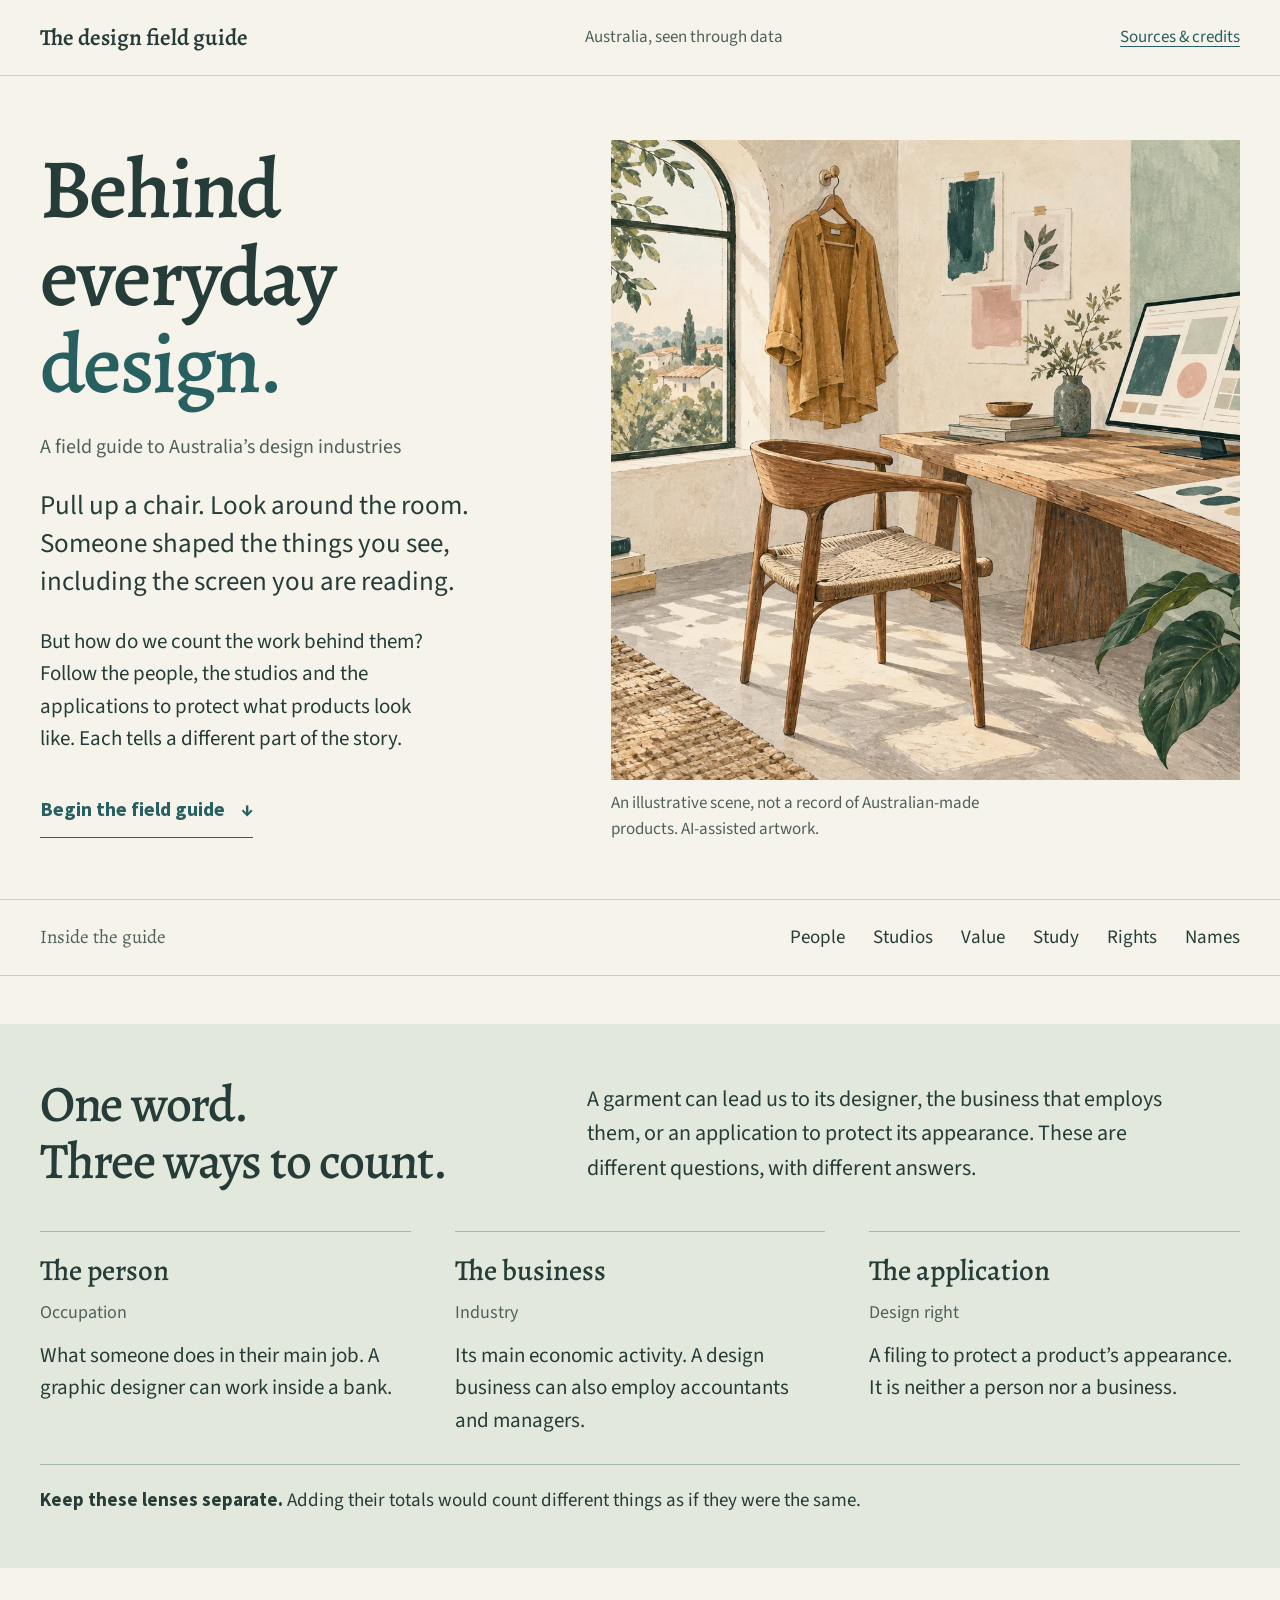
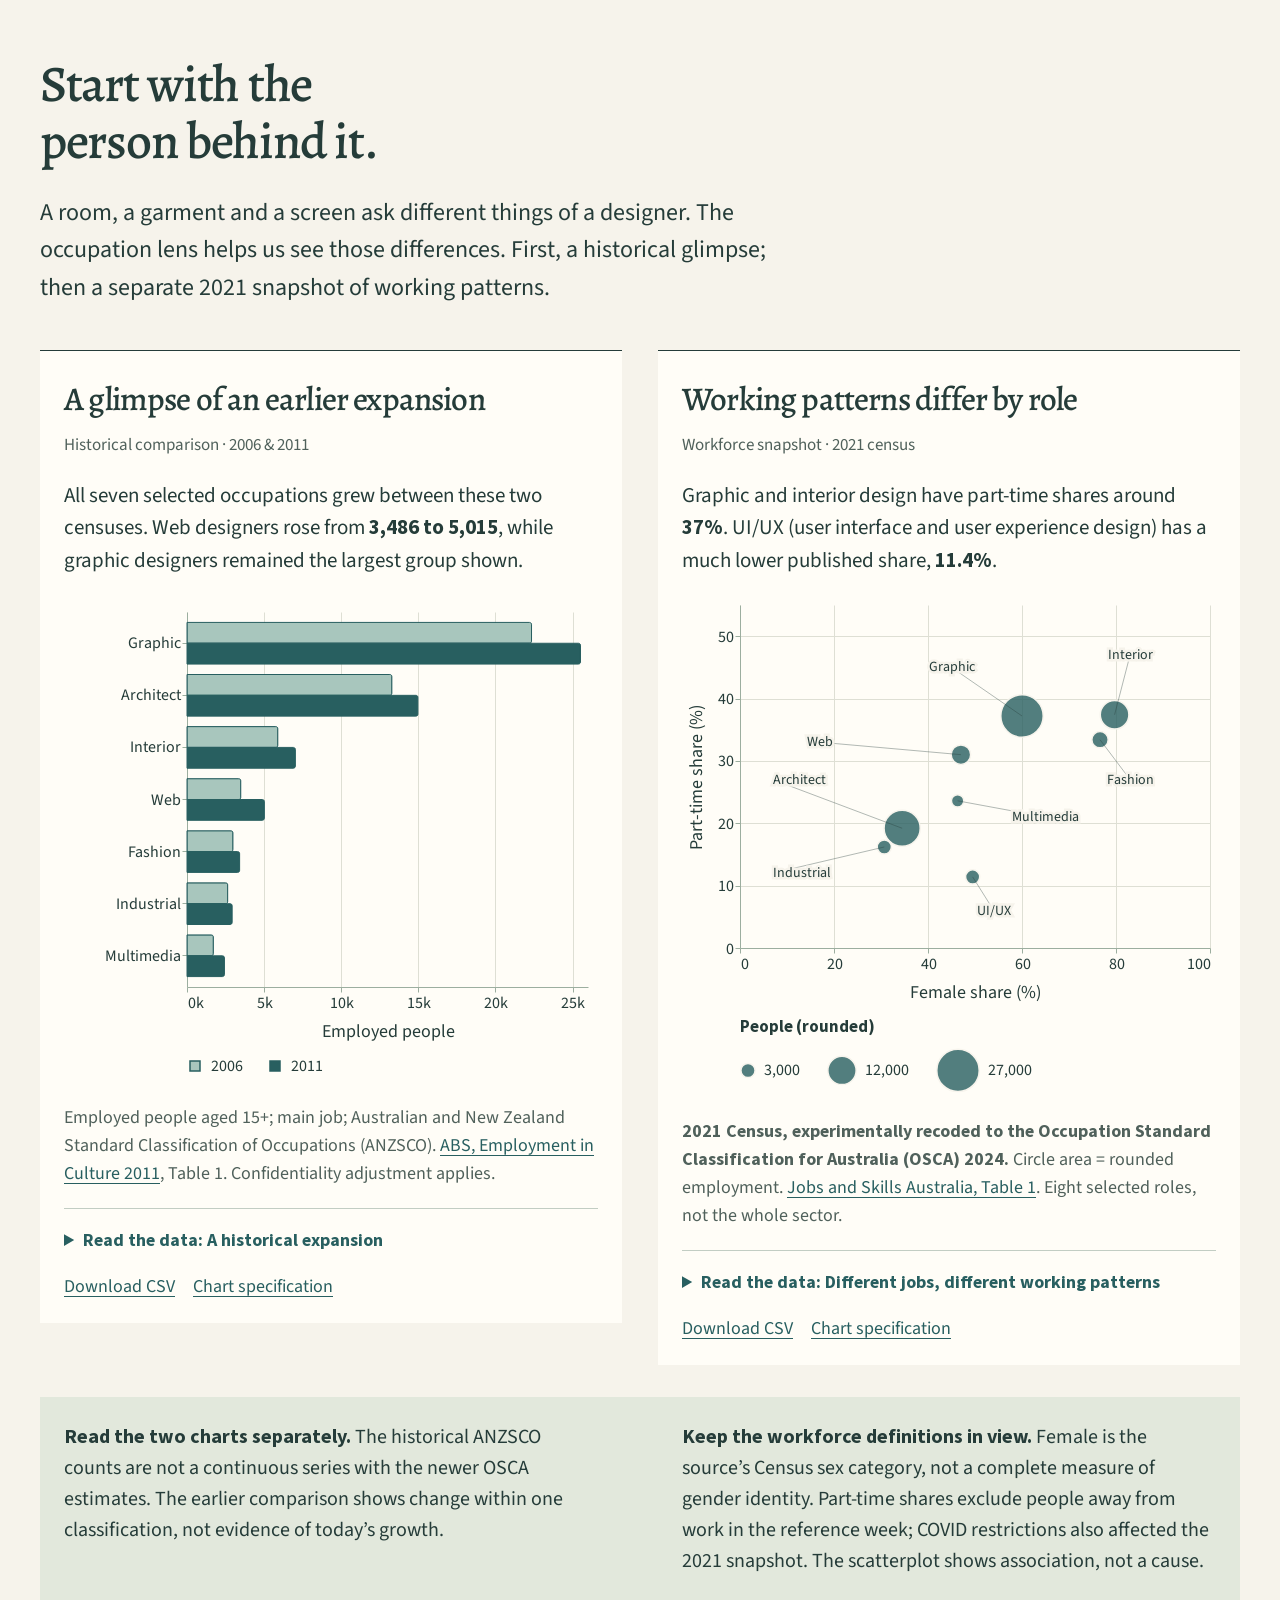
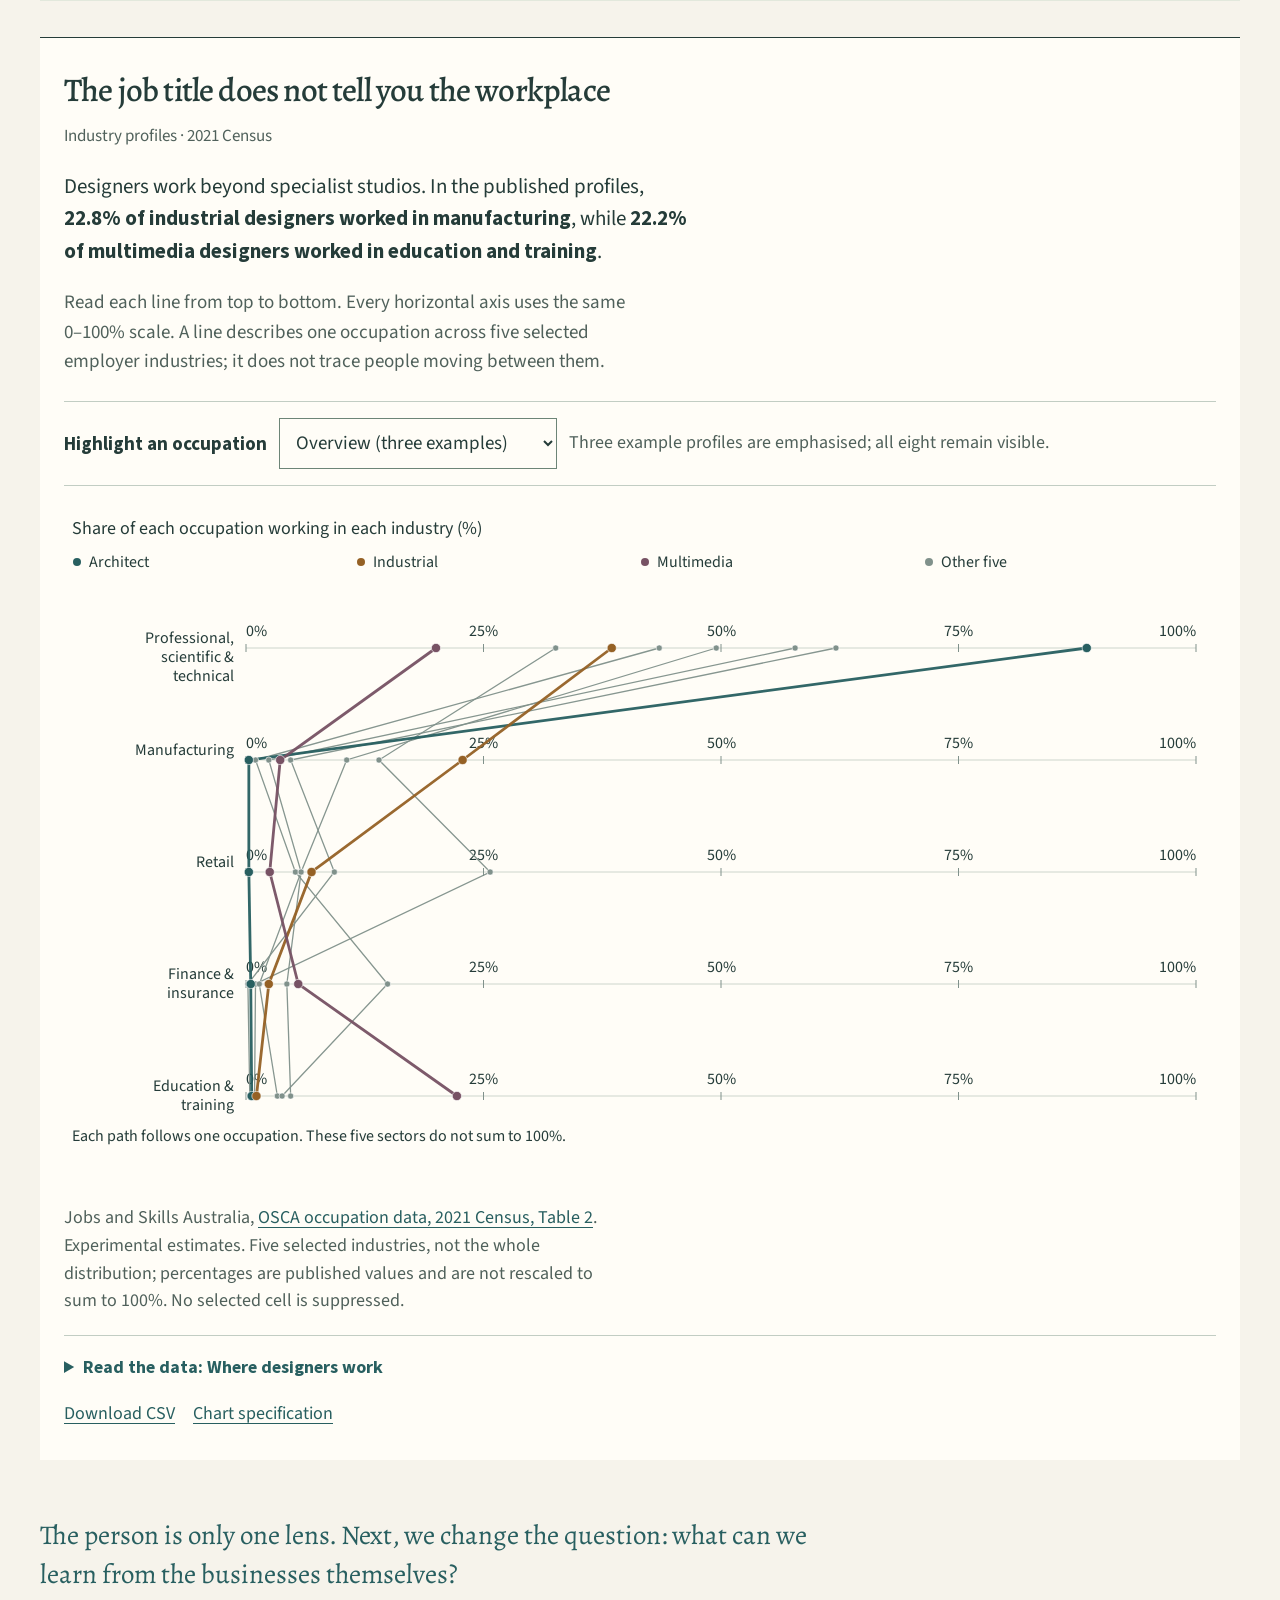
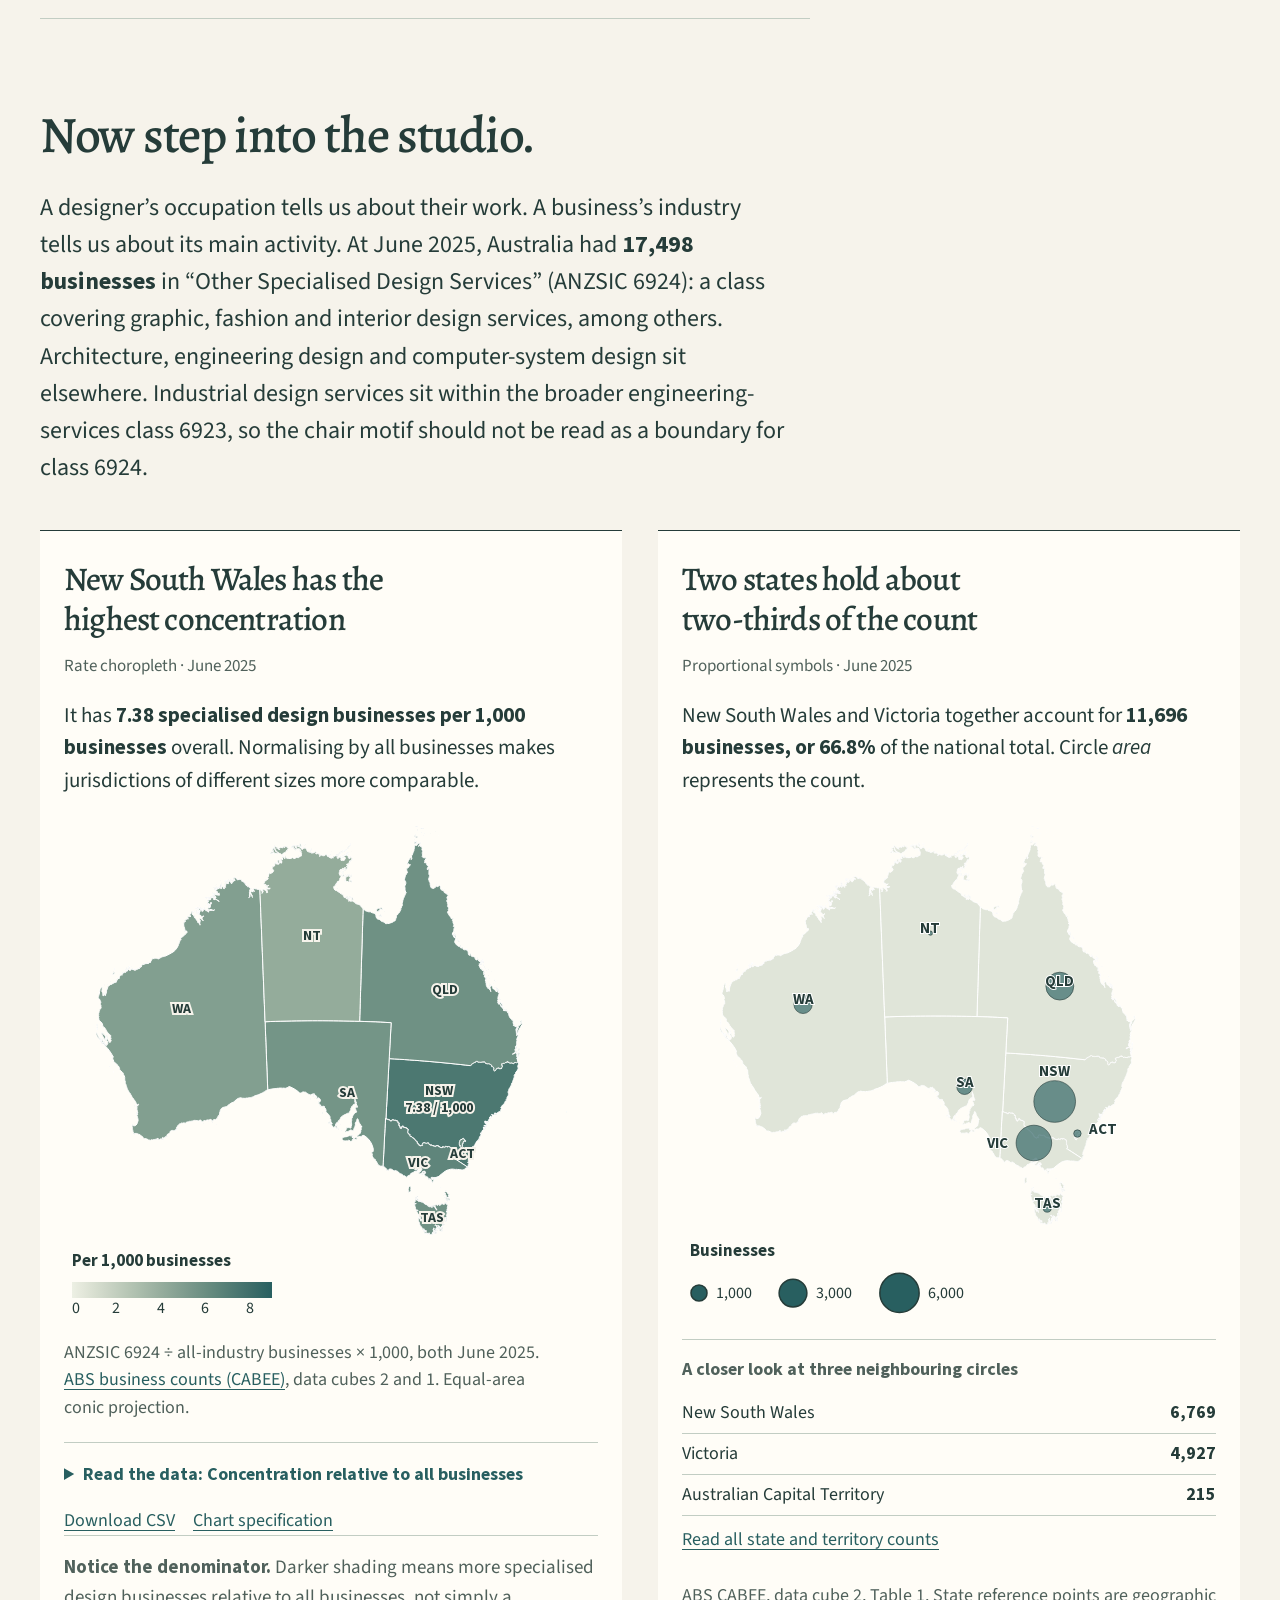
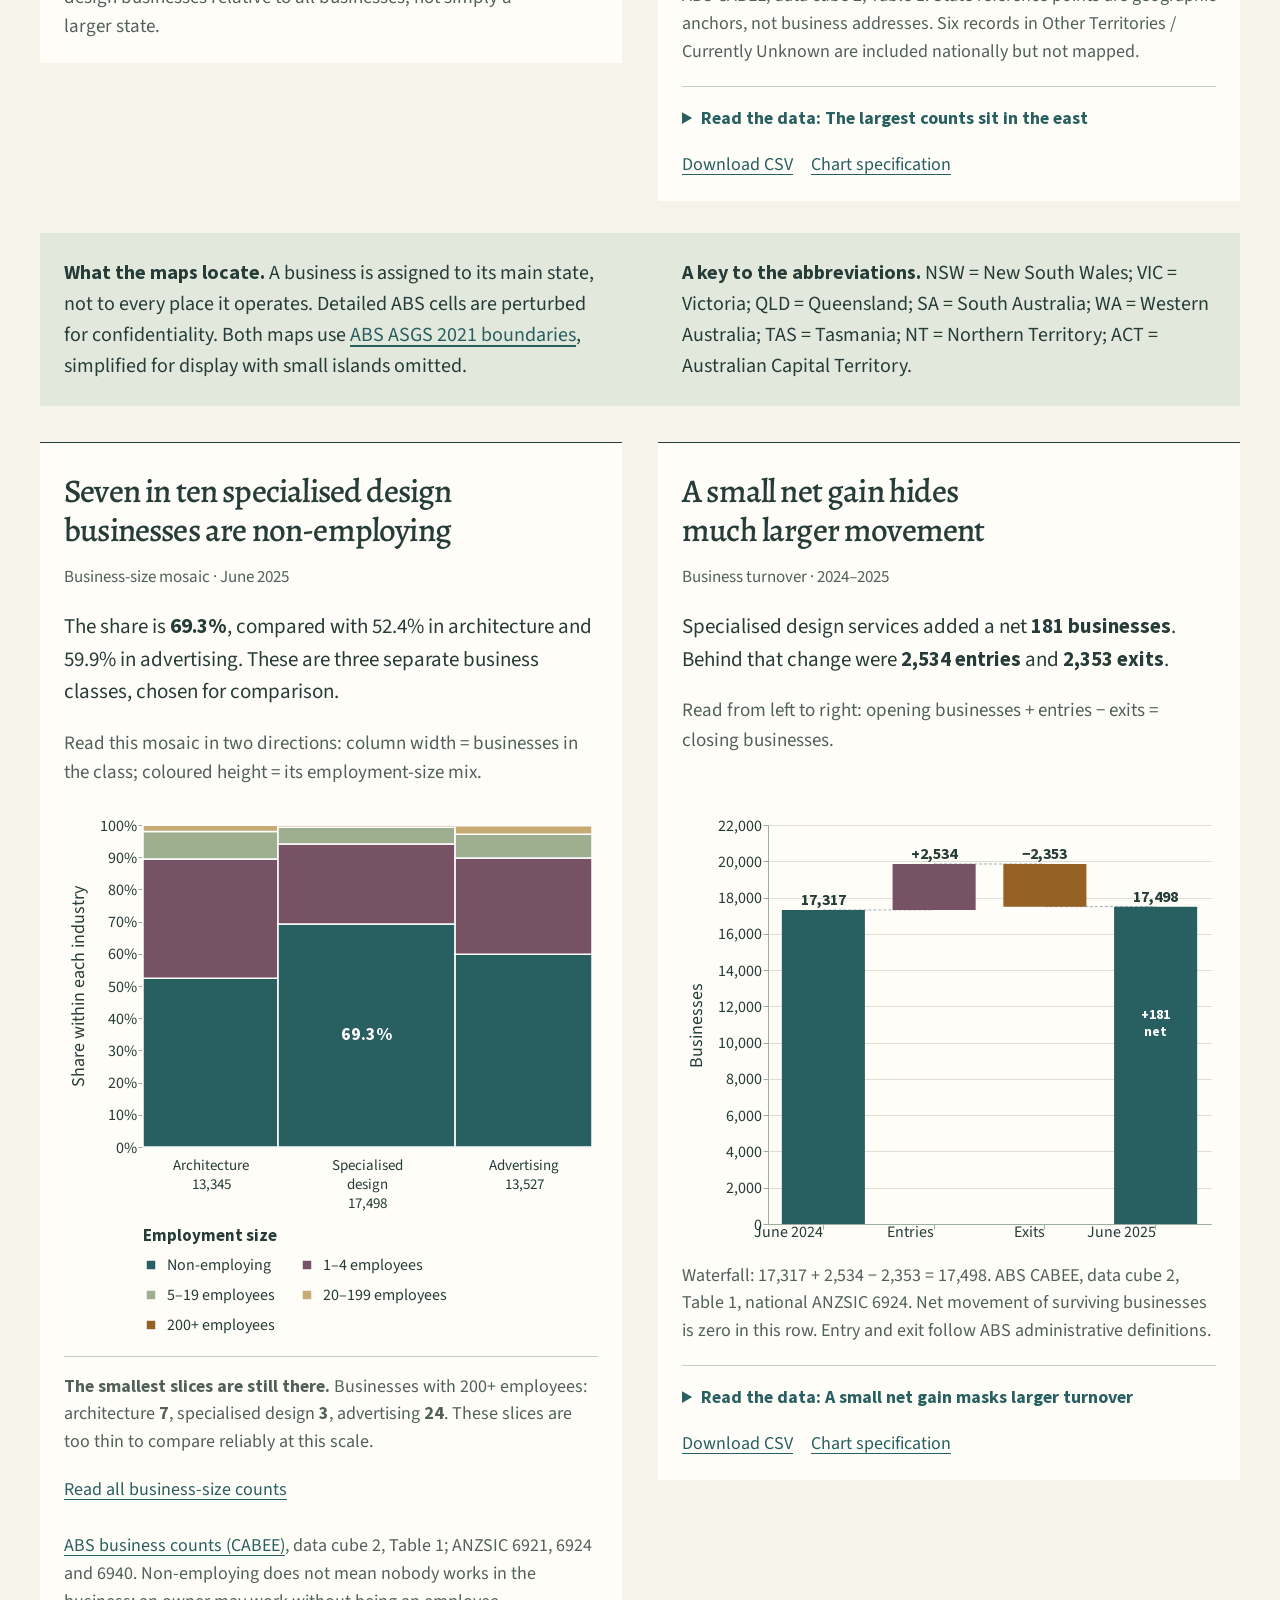
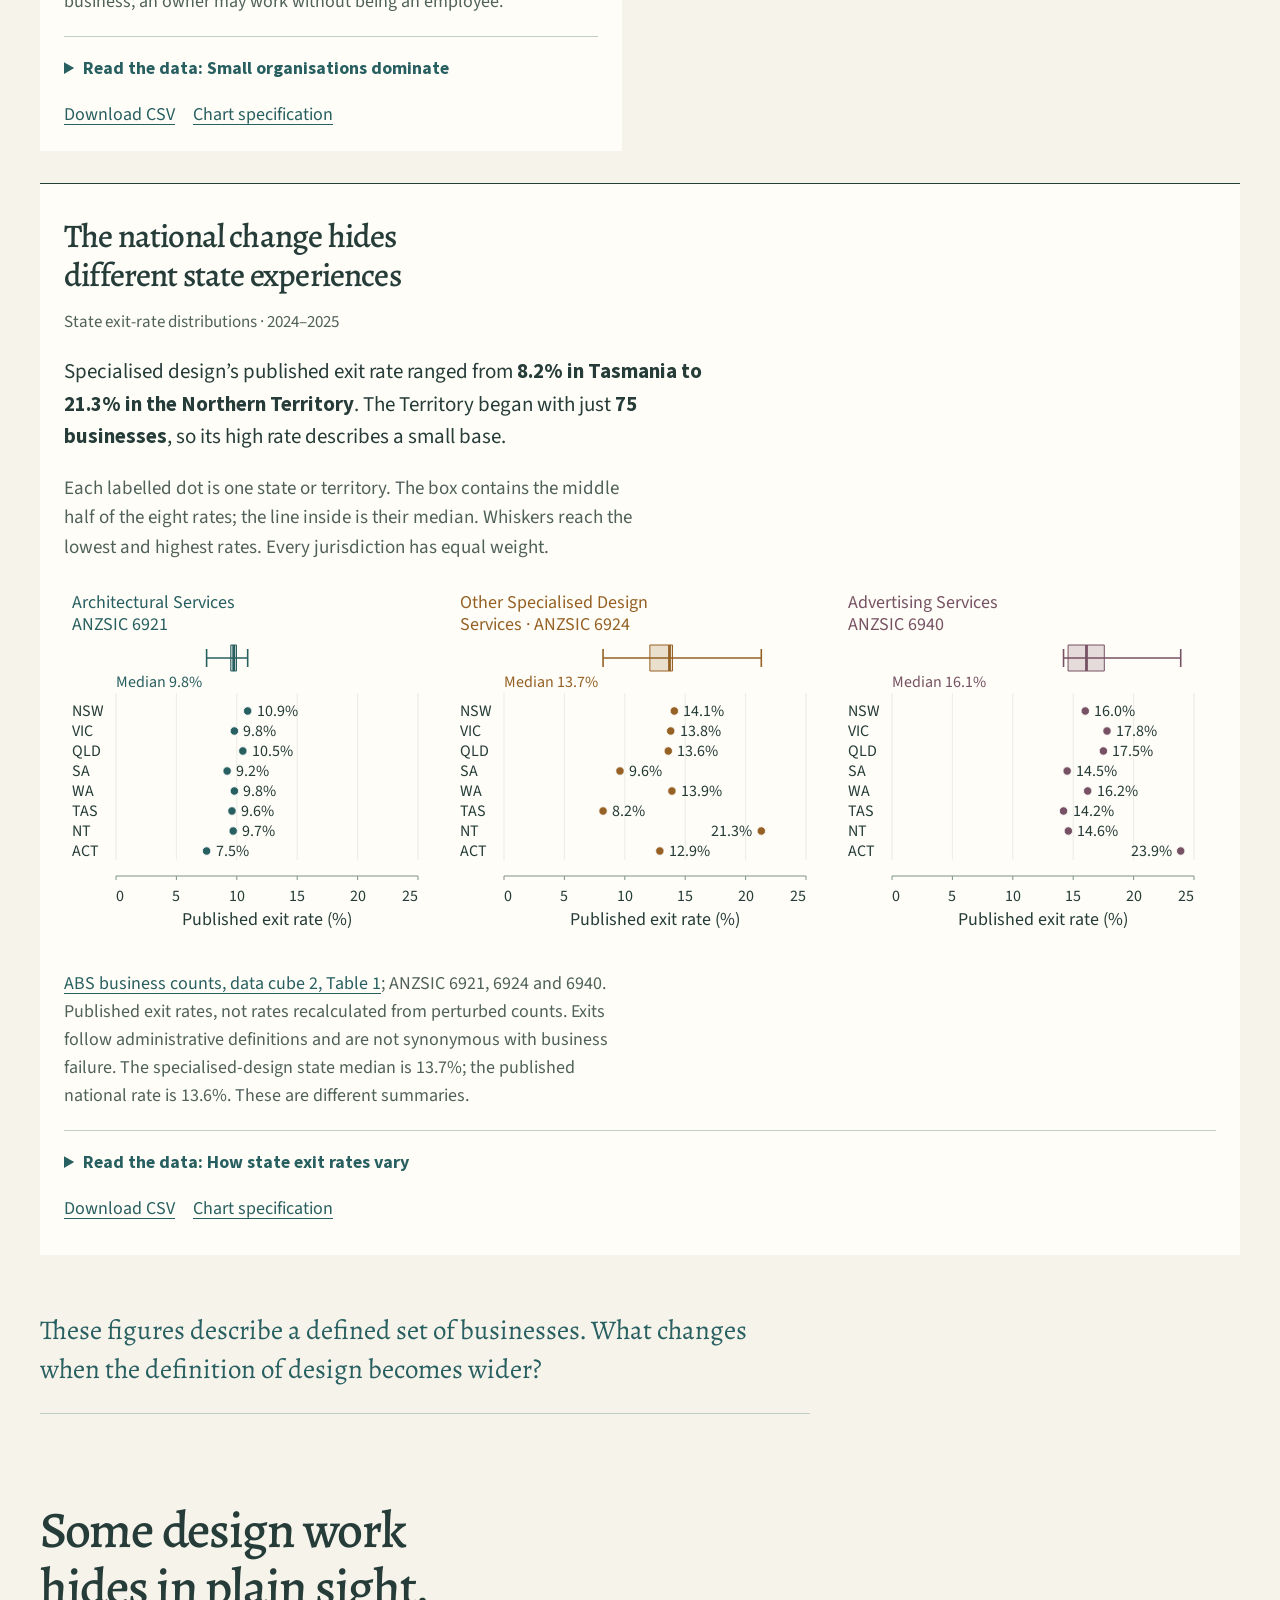
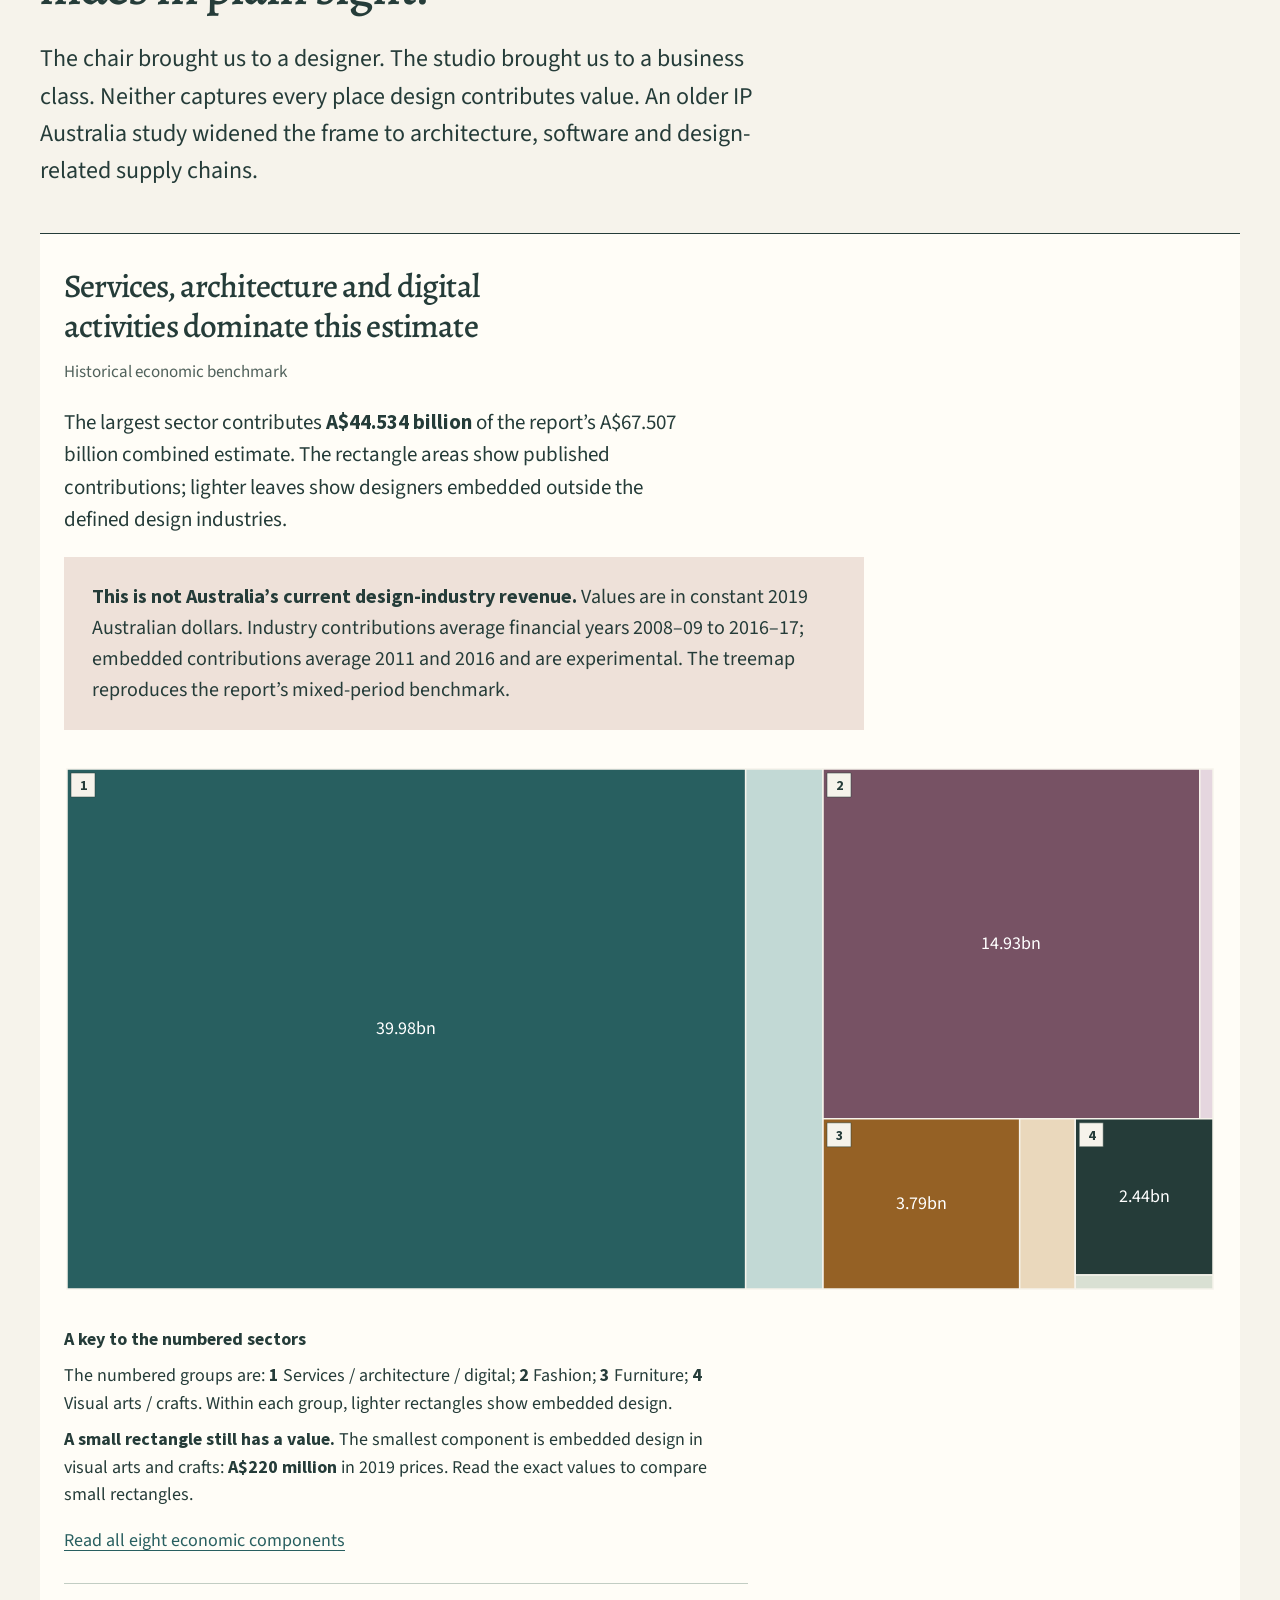
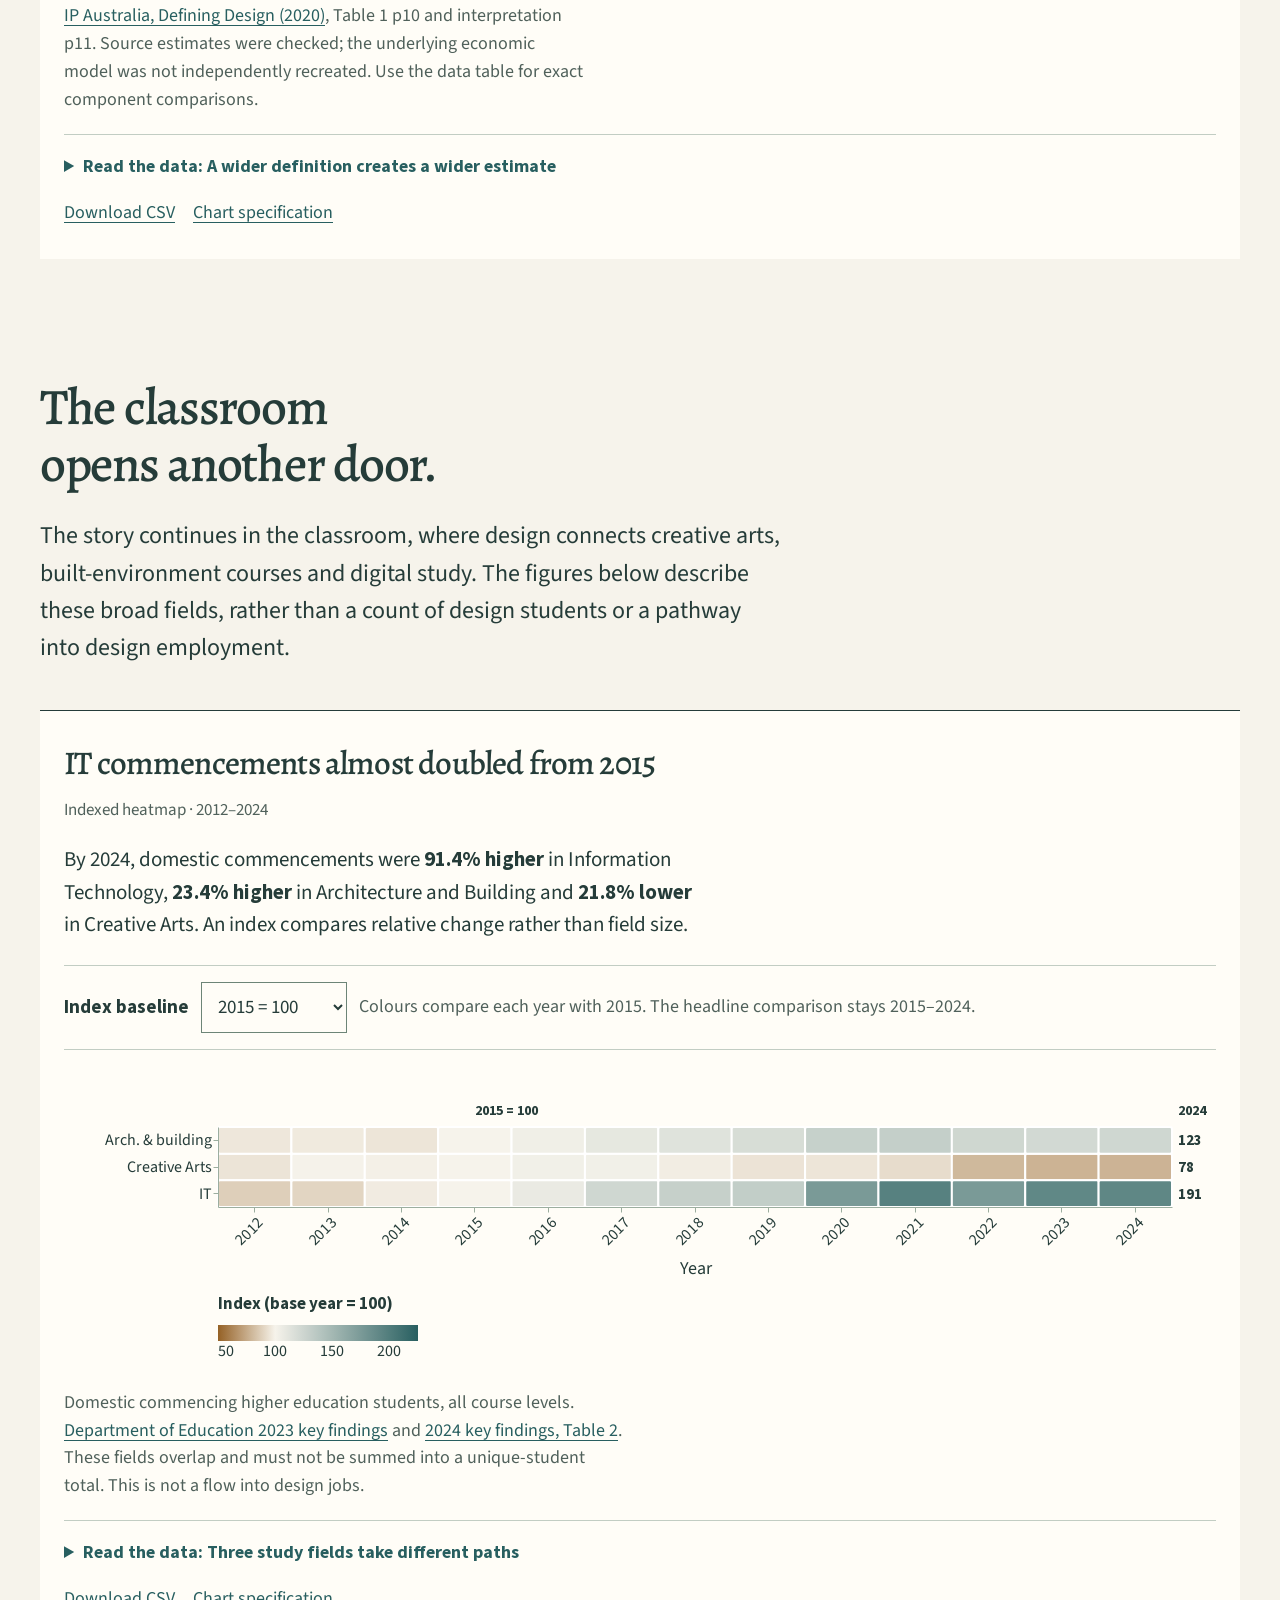
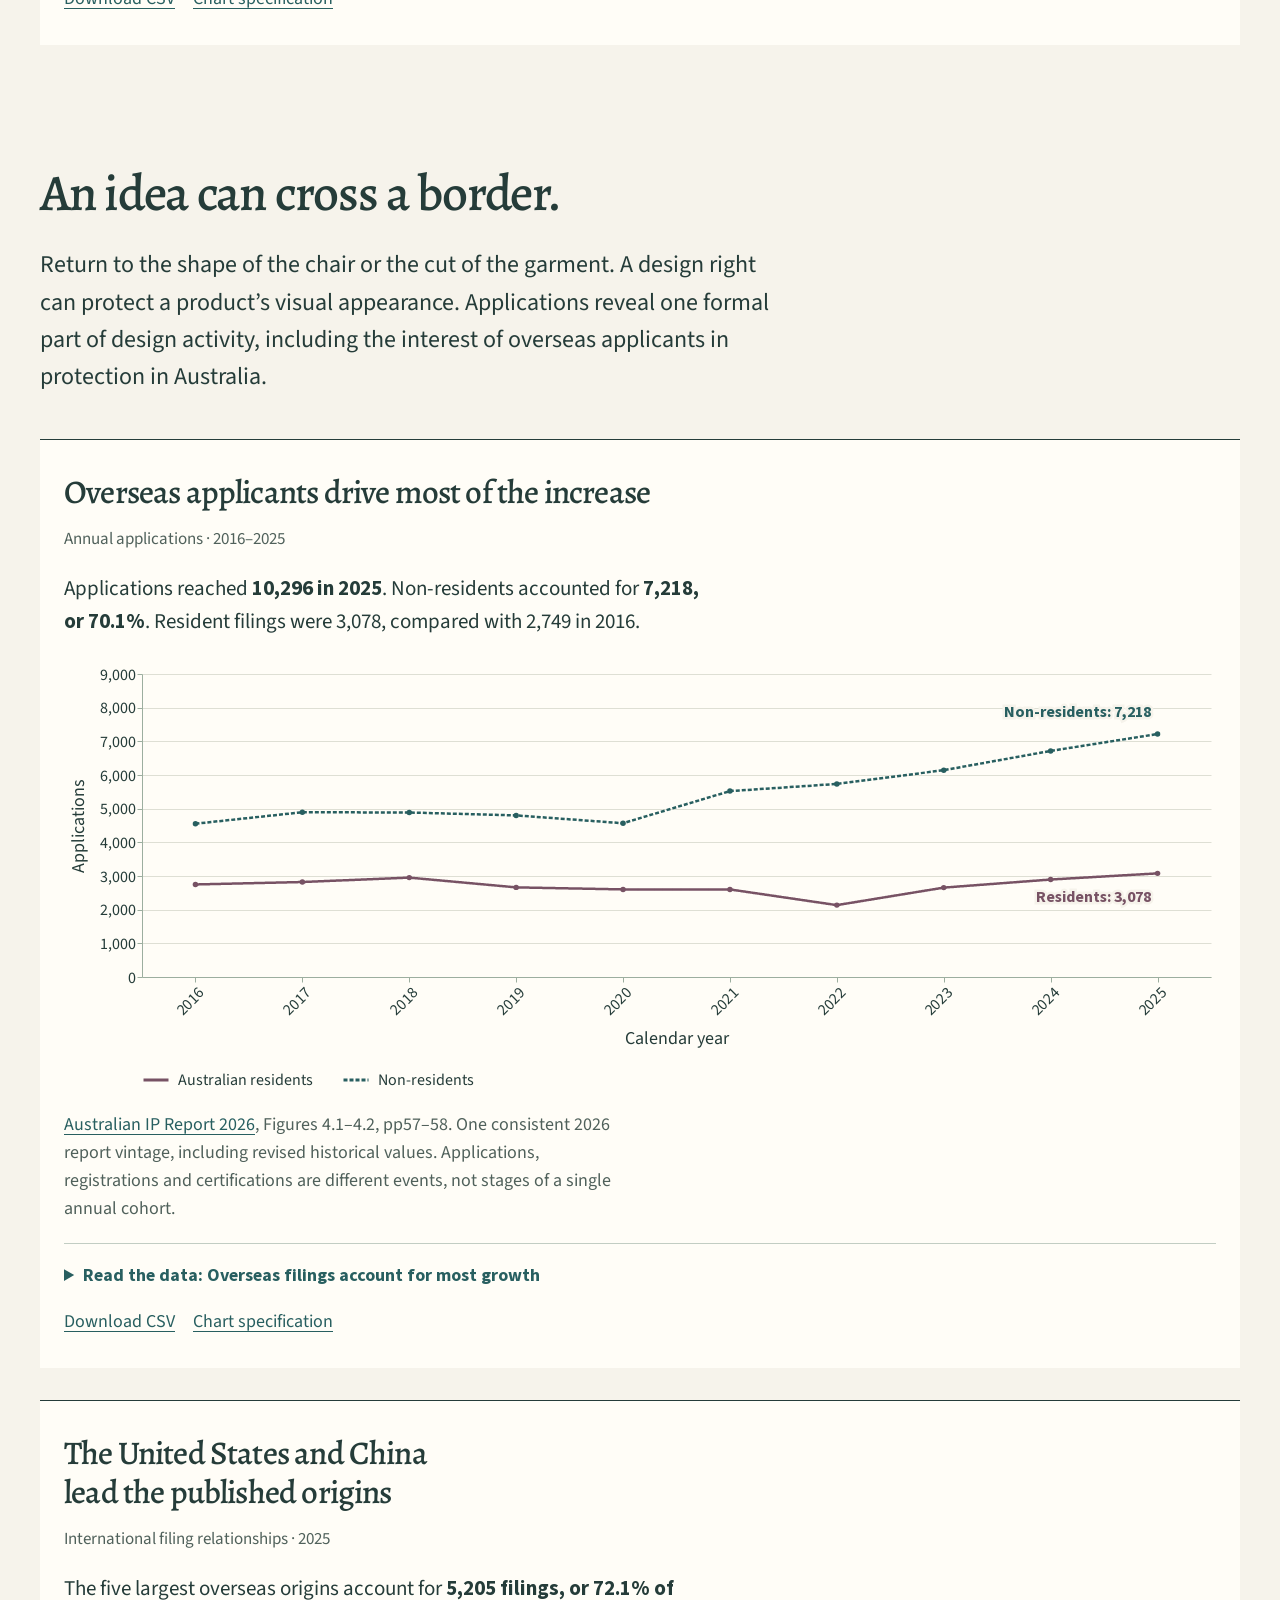
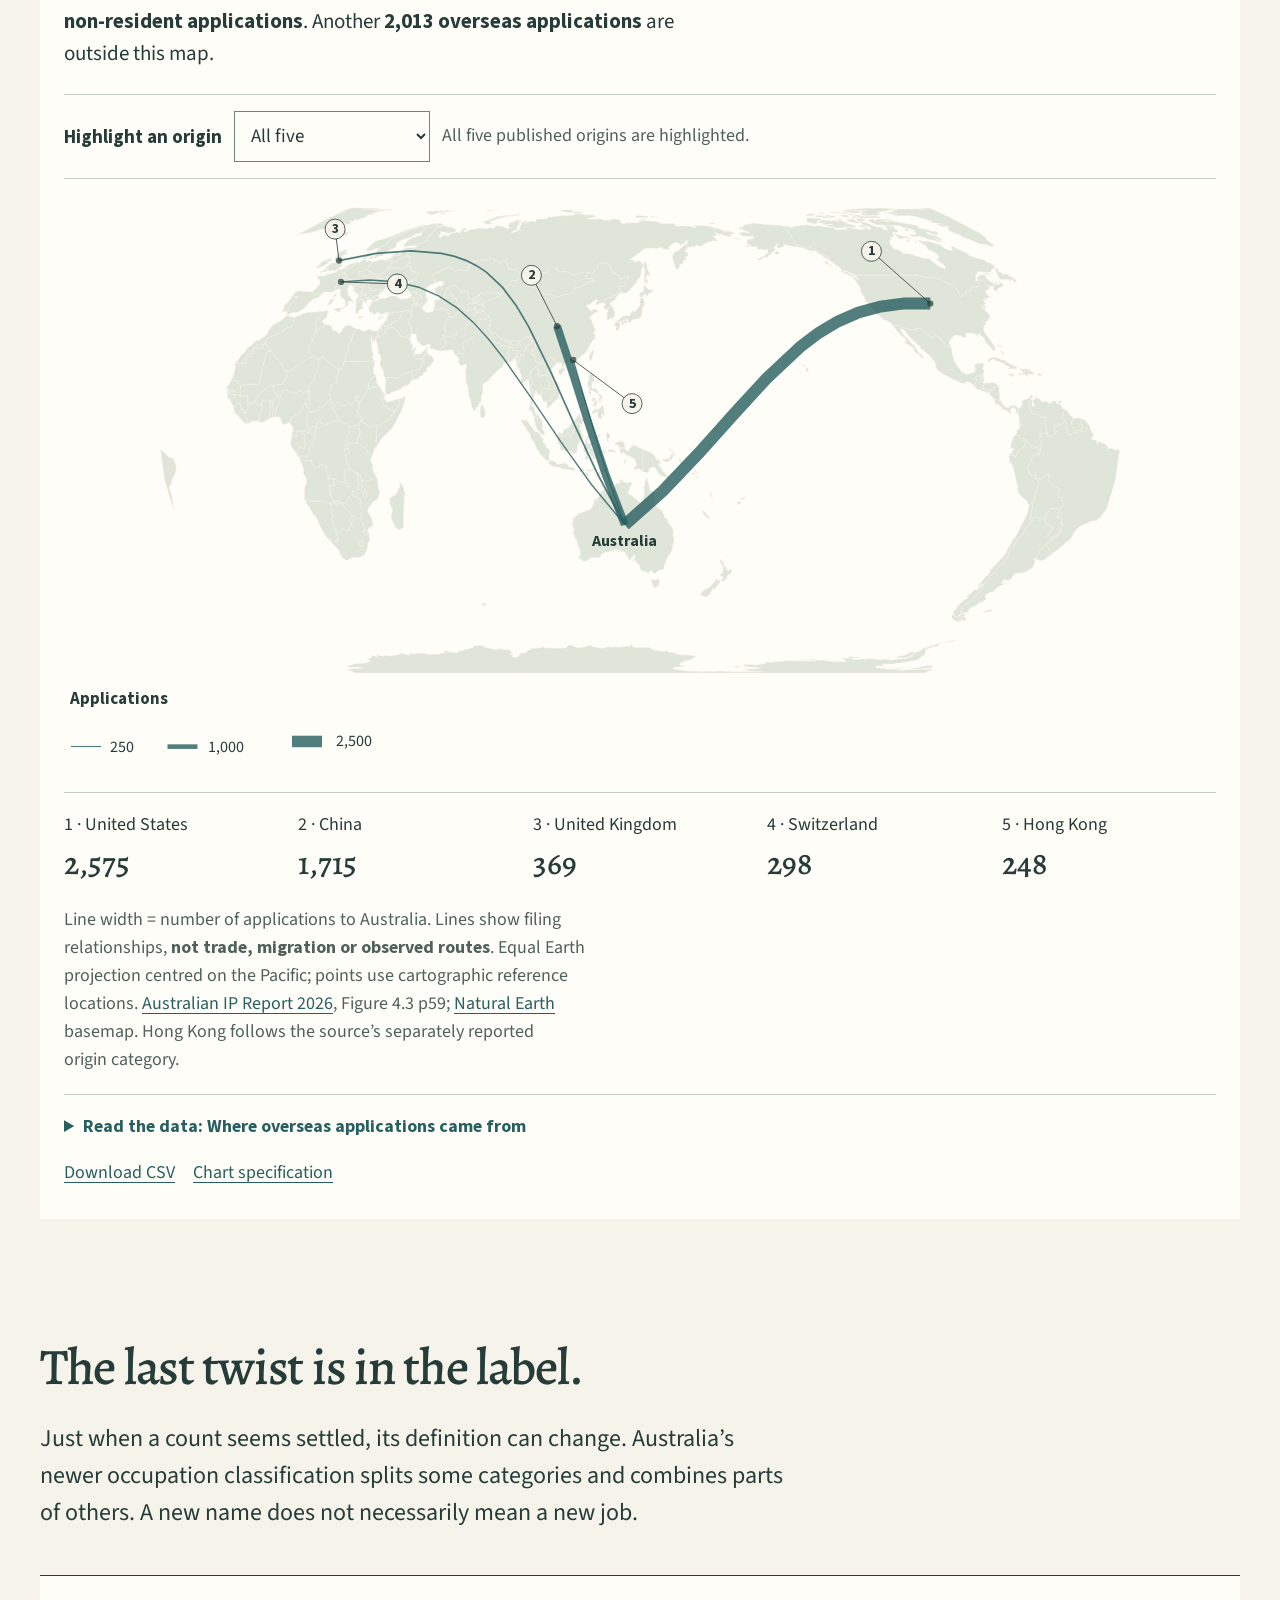
==== commit d4cfcb10: "Explain narrow chart labels and load the typography update" ====
--- a/index.html
+++ b/index.html
@@ -6,8 +6,8 @@
 <meta name="description" content="An illustrated field guide to the people, studios and ideas behind Australia’s design industries. Thirteen data visualisations for Malaysian readers.">
 <meta name="author" content="Reynard Andyti Putra Kaban">
 <title>Behind everyday design: A field guide to Australia’s design industries</title>
-<link rel="stylesheet" href="styles.css?v=20261027-layout-final">
-<script src="assets/vega-6.4.0.min.js" defer></script><script src="assets/vega-lite-6.5.0.min.js" defer></script><script src="assets/vega-embed-7.3.0.min.js" defer></script><script src="app.js?v=20261027-layout-final" defer></script>
+<link rel="stylesheet" href="styles.css?v=20261027-type-2">
+<script src="assets/vega-6.4.0.min.js" defer></script><script src="assets/vega-lite-6.5.0.min.js" defer></script><script src="assets/vega-embed-7.3.0.min.js" defer></script><script src="app.js?v=20261027-type-2" defer></script>
 </head>
 <body>
 <a class="skip" href="#story">Skip to the story</a>
@@ -111,6 +111,7 @@
 <figure data-chart="business-mosaic"><div class="chart" id="chart-business-mosaic"></div>
 <div class="chart-reading-note">
 <p><strong>The smallest slices are still there.</strong> Businesses with 200+ employees: architecture <strong>7</strong>, specialised design <strong>3</strong>, advertising <strong>24</strong>. These slices are too thin to compare reliably at this scale.</p>
+<p class="mosaic-label-key">Short labels: Arch. = Architecture; Advt. = Advertising.</p>
 <button class="data-link" type="button" data-open-table="data-business-mosaic" aria-controls="data-business-mosaic">Read all business-size counts</button>
 </div>
 <figcaption><a href="https://www.abs.gov.au/statistics/economy/business-indicators/counts-australian-businesses-including-entries-and-exits/jul2021-jun2025">ABS business counts (CABEE)</a>, data cube 2, Table 1; ANZSIC 6921, 6924 and 6940. Non-employing does not mean nobody works in the business; an owner may work without being an employee.</figcaption></figure></article>
--- a/styles.css
+++ b/styles.css
@@ -1,12 +1,14 @@
-@font-face{font-family:Alegreya;src:url('assets/Alegreya-variable.ttf') format('truetype');font-weight:100 900;font-display:swap}
+@font-face{font-family:Alegreya;src:url('assets/Alegreya-variable.ttf') format('truetype');font-weight:400 900;font-display:swap}
 @font-face{font-family:'Source Sans 3';src:url('assets/SourceSans3-Regular.ttf') format('truetype');font-weight:400;font-display:swap}
+@font-face{font-family:'Source Sans 3';src:url('assets/SourceSans3-Bold.woff2') format('woff2');font-style:normal;font-weight:700;font-display:swap}
+@font-face{font-family:'Source Sans 3';src:url('assets/SourceSans3-Italic.woff2') format('woff2');font-style:italic;font-weight:400;font-display:swap}
 :root{--ink:#253c39;--muted:#50615b;--accent:#285f60;--ochre:#956125;--plum:#775264;--paper:#f6f3eb;--plate:#fffdf7;--sage:#e2e8dc;--rose:#eee1d9;--line:#c2cdc3;--heading:Alegreya,Georgia,serif;--body:'Source Sans 3',sans-serif}
-*{box-sizing:border-box}html{scroll-behavior:auto;scroll-padding-top:24px;scrollbar-color:#7a8d81 var(--paper)}body{margin:0;background:var(--paper);color:var(--ink);font:22px/1.55 var(--body);caret-color:var(--accent)}::selection{color:#fffdf7;background:var(--accent)}a{color:var(--accent);text-underline-offset:4px}a:hover{text-decoration-thickness:2px}a:focus-visible,summary:focus-visible,select:focus-visible,[tabindex]:focus-visible{outline:3px solid var(--ochre);outline-offset:5px}.skip{position:absolute;left:1rem;top:-100px;background:var(--plate);padding:12px;z-index:20}.skip:focus{top:1rem}.masthead,main,footer{max-width:1440px;margin:auto}.masthead{display:flex;align-items:center;justify-content:space-between;gap:24px;margin-inline:auto;padding:22px 40px;border-bottom:1px solid var(--line);font-size:17px}.brand{font:600 23px var(--heading);color:var(--ink);text-decoration:none}.masthead>span{color:var(--muted)}
-h1,h2,h3{font-family:var(--heading);font-weight:500;line-height:1.12;letter-spacing:-.025em;margin:0 0 22px;text-wrap:balance}h1{font-size:clamp(64px,6.6vw,96px);line-height:1.04;font-weight:550}h1 em{color:var(--accent);font-style:normal}h2{font-size:clamp(38px,4vw,58px)}h3{font-size:33px;line-height:1.2}.hero{display:grid;grid-template-columns:.9fr 1.1fr;gap:56px;align-items:center;padding:64px 40px 56px}.hero-copy>p{max-width:40ch}.subtitle{font-size:20px;margin:24px 0;color:var(--muted)}.dek{font-size:27px;line-height:1.4;margin:24px 0}.hero-copy>p:not(.dek):not(.subtitle){font-size:21px}.hero-art{margin:0}.hero-art img{display:block;width:100%;height:640px;object-fit:cover;object-position:51% center}.hero-art figcaption{font-size:15px;max-width:52ch;margin-top:10px}.jump{display:inline-block;font-weight:bold;text-decoration:none;border-bottom:1px solid var(--accent);padding:12px 0;margin-top:6px;font-size:20px}.jump span{margin-left:12px}.chapters{display:flex;flex-wrap:wrap;gap:12px 28px;align-items:center;border-block:1px solid var(--line);padding:20px 40px;font-size:19px}.chapters>span{font-family:var(--heading);color:var(--muted);margin-right:auto}.chapters a{color:var(--ink);text-decoration:none;padding:3px 0}.chapters a:hover{text-decoration:underline}.intro{padding:52px 40px;background:var(--sage);margin-top:48px}.intro-lead{display:grid;grid-template-columns:1fr 1.35fr;gap:64px;align-items:center}.intro-lead p{max-width:55ch;margin:0}.intro h2{margin:0}.definitions{display:grid;grid-template-columns:repeat(3,1fr);gap:44px;margin:40px 0 28px}.definitions>div{border-top:1px solid #a7b8a8;padding-top:20px}.definitions dt{font:500 29px/1.3 var(--heading)}.definitions dt span{display:block;font:18px var(--body);color:var(--muted);margin-top:10px}.definitions dd{margin:14px 0 0;font-size:21px}.definition-rule{font-size:19px;margin:0;border-top:1px solid #a7b8a8;padding-top:20px}.chapter{padding:88px 40px 0}.chapter-head{max-width:1000px;margin:0 0 44px}.chapter-head h2{max-width:22ch}.chapter-head p{max-width:65ch;font-size:24px;margin-bottom:0}.two{display:grid;grid-template-columns:minmax(0,1fr) minmax(0,1fr);gap:36px;align-items:start}.chart-pair{margin-bottom:32px;row-gap:32px}.chart-pair>.chart-card{margin-bottom:0}.chart-card{min-width:0;background:var(--plate);padding:28px 24px 22px;border-top:1px solid var(--ink);margin-bottom:32px}.chart-card>p{font-size:21px;margin-top:0;max-width:68ch}.chart-card h3{margin-bottom:14px;max-width:38ch}.chart-card .figure-meta{font-size:17px;color:var(--muted);margin-bottom:20px}.wide{padding:32px 24px;}.how{font-size:19px!important;color:var(--muted);max-width:72ch}.chart-card>figure{margin:24px 0 0}.chart{width:100%;min-height:240px}.chart svg{display:block;max-width:100%;height:auto}.vega-embed{width:100%;padding:0!important}.vega-embed summary{display:none}figcaption{font-size:18px;line-height:1.55;color:var(--muted);margin-top:18px;max-width:78ch}figcaption a{color:var(--accent)}.quiet{color:var(--muted);font-size:18px}.note{padding:24px 28px;margin:0 0 36px;background:var(--sage);font-size:20px;line-height:1.55;max-width:80ch}.note-pair{display:grid;grid-template-columns:minmax(0,1fr) minmax(0,1fr);column-gap:84px;row-gap:20px;max-width:none;padding-inline:24px}.note-pair p{margin:0;max-width:72ch}.emphasis{background:var(--rose)}.margin-note{font-size:19px!important;border-top:1px solid var(--line);padding-top:16px;color:var(--muted);margin-bottom:0}.bridge{font:400 27px/1.45 var(--heading);max-width:55ch;margin:8px 0 0;padding:24px 0;border-bottom:1px solid var(--line);color:var(--accent)}.chart-tools{border-top:1px solid var(--line);margin-top:20px;padding-top:10px;font-size:18px}.chart-tools>p{display:flex;gap:18px;flex-wrap:wrap;margin:10px 0 0}.chart-tools summary,.economy-key summary{cursor:pointer;color:var(--accent);font-weight:bold;padding:8px 0;min-height:44px}.table-scroll{max-width:100%;overflow:auto;margin-top:14px;max-height:440px;border:1px solid var(--line)}table{border-collapse:collapse;width:100%;font-size:17px;font-variant-numeric:tabular-nums}th,td{text-align:left;padding:10px 12px;vertical-align:top;border-bottom:1px solid var(--line)}th{background:var(--sage);position:sticky;top:0;z-index:1}td{min-width:65px}caption{text-align:left;padding:12px}.control{display:flex;gap:12px;align-items:center;flex-wrap:wrap;font-size:19px;margin:24px 0;padding:16px 0;border-block:1px solid var(--line)}.control label{font-weight:bold}select{font:inherit;max-width:100%;min-height:48px;padding:10px 32px 10px 12px;border:1px solid #6d8577;border-radius:0;background:var(--plate);color:var(--ink)}.control span{color:var(--muted);font-size:18px;flex:1;min-width:220px}.origin-list{display:grid;grid-template-columns:repeat(5,1fr);gap:20px;border-top:1px solid var(--line);margin-top:22px}.origin-list p{display:flex;flex-direction:column;font-size:18px;margin:18px 0 0}.origin-list b{font-family:var(--heading);font-weight:500;font-size:32px}.economy-key{font-size:18px;margin-top:16px;max-width:76ch}.economy-key p{margin:8px 0}.closing{background:var(--ink);color:var(--plate);padding:56px;margin-top:56px}.closing h2{max-width:25ch}.closing p{max-width:64ch;font-size:24px}.closing p:last-child{margin-bottom:0}.methods{padding:72px 40px;font-size:20px}.methods>p{max-width:78ch}.methods h3{font-size:28px;margin-top:22px}.methods h2{font-size:42px}.methods .two p{max-width:62ch}.source-register{margin-top:32px;border-block:1px solid var(--line);padding:18px 0;max-width:90ch}.source-register summary{cursor:pointer;font-weight:bold;min-height:44px}.source-register li{margin:14px 0}.source-register ol{padding-left:26px}footer{border-top:1px solid var(--line);display:flex;justify-content:space-between;align-items:center;gap:20px;padding:26px 40px;font-size:17px}footer>span{font-family:var(--heading);font-size:21px}footer p{margin:0}.chart-error{padding:20px;background:var(--rose);border:1px solid var(--ochre);font-size:19px}#vega-tooltip-element{font-family:var(--body);font-size:18px!important;max-width:min(380px,90vw);color:var(--ink)}
+*{box-sizing:border-box}html{scroll-behavior:auto;scroll-padding-top:24px;scrollbar-color:#7a8d81 var(--paper)}body{margin:0;background:var(--paper);color:var(--ink);font:22px/1.55 var(--body);caret-color:var(--accent);font-synthesis:none}::selection{color:#fffdf7;background:var(--accent)}a{color:var(--accent);text-underline-offset:4px}a:hover{text-decoration-thickness:2px}a:focus-visible,summary:focus-visible,select:focus-visible,[tabindex]:focus-visible{outline:3px solid var(--ochre);outline-offset:5px}.skip{position:absolute;left:1rem;top:-100px;background:var(--plate);padding:12px;z-index:20}.skip:focus{top:1rem}.masthead,main,footer{max-width:1440px;margin:auto}.masthead{display:flex;align-items:center;justify-content:space-between;gap:24px;margin-inline:auto;padding:22px 40px;border-bottom:1px solid var(--line);font-size:17px}.brand{font:600 23px var(--heading);color:var(--ink);text-decoration:none}.masthead>span{color:var(--muted)}
+h1,h2,h3{font-family:var(--heading);font-weight:500;line-height:1.12;letter-spacing:-.025em;margin:0 0 22px;text-wrap:balance}h1{font-size:clamp(64px,6.6vw,96px);line-height:1.04;font-weight:550}h1 em{color:var(--accent);font-style:normal}h2{font-size:clamp(38px,4vw,58px)}h3{font-size:33px;line-height:1.2}.hero{display:grid;grid-template-columns:.9fr 1.1fr;gap:56px;align-items:center;padding:64px 40px 56px}.hero-copy>p{max-width:40ch}.subtitle{font-size:20px;margin:24px 0;color:var(--muted)}.dek{font-size:27px;line-height:1.4;margin:24px 0}.hero-copy>p:not(.dek):not(.subtitle){font-size:21px}.hero-art{margin:0}.hero-art img{display:block;width:100%;height:640px;object-fit:cover;object-position:51% center}.hero-art figcaption{font-size:17px;max-width:52ch;margin-top:10px}.jump{display:inline-block;font-weight:bold;text-decoration:none;border-bottom:1px solid var(--accent);padding:12px 0;margin-top:6px;font-size:20px}.jump span{margin-left:12px}.chapters{display:flex;flex-wrap:wrap;gap:12px 28px;align-items:center;border-block:1px solid var(--line);padding:20px 40px;font-size:19px}.chapters>span{font-family:var(--heading);color:var(--muted);margin-right:auto}.chapters a{color:var(--ink);text-decoration:none;padding:3px 0}.chapters a:hover{text-decoration:underline}.intro{padding:52px 40px;background:var(--sage);margin-top:48px}.intro-lead{display:grid;grid-template-columns:1fr 1.35fr;gap:64px;align-items:center}.intro-lead p{max-width:55ch;margin:0}.intro h2{margin:0}.definitions{display:grid;grid-template-columns:repeat(3,1fr);gap:44px;margin:40px 0 28px}.definitions>div{border-top:1px solid #a7b8a8;padding-top:20px}.definitions dt{font:500 29px/1.3 var(--heading)}.definitions dt span{display:block;font:18px var(--body);color:var(--muted);margin-top:10px}.definitions dd{margin:14px 0 0;font-size:21px}.definition-rule{font-size:19px;margin:0;border-top:1px solid #a7b8a8;padding-top:20px}.chapter{padding:88px 40px 0}.chapter-head{max-width:1000px;margin:0 0 44px}.chapter-head h2{max-width:22ch}.chapter-head p{max-width:62ch;font-size:24px;margin-bottom:0}.two{display:grid;grid-template-columns:minmax(0,1fr) minmax(0,1fr);gap:36px;align-items:start}.chart-pair{margin-bottom:32px;row-gap:32px}.chart-pair>.chart-card{margin-bottom:0}.chart-card{min-width:0;background:var(--plate);padding:28px 24px 22px;border-top:1px solid var(--ink);margin-bottom:32px}.chart-card>p{font-size:21px;margin-top:0;max-width:64ch}.chart-card h3{margin-bottom:14px;max-width:38ch}.chart-card .figure-meta{font-size:17px;color:var(--muted);margin-bottom:20px}.wide{padding:32px 24px;}.how{font-size:19px!important;color:var(--muted);max-width:72ch}.chart-card>figure{margin:24px 0 0}.chart{width:100%;min-height:240px}.chart svg{display:block;max-width:100%;height:auto}.vega-embed{width:100%;padding:0!important}.vega-embed summary{display:none}figcaption{font-size:18px;line-height:1.55;color:var(--muted);margin-top:18px;max-width:62ch}figcaption a{color:var(--accent)}.quiet{color:var(--muted);font-size:18px}.note{padding:24px 28px;margin:0 0 36px;background:var(--sage);font-size:20px;line-height:1.55;max-width:80ch}.note-pair{display:grid;grid-template-columns:minmax(0,1fr) minmax(0,1fr);column-gap:84px;row-gap:20px;max-width:none;padding-inline:24px}.note-pair p{margin:0;max-width:72ch}.emphasis{background:var(--rose)}.margin-note{font-size:19px!important;border-top:1px solid var(--line);padding-top:16px;color:var(--muted);margin-bottom:0}.bridge{font:400 27px/1.45 var(--heading);max-width:55ch;margin:8px 0 0;padding:24px 0;border-bottom:1px solid var(--line);color:var(--accent)}.chart-tools{border-top:1px solid var(--line);margin-top:20px;padding-top:10px;font-size:18px}.chart-tools>p{display:flex;gap:18px;flex-wrap:wrap;margin:10px 0 0}.chart-tools summary,.economy-key summary{cursor:pointer;color:var(--accent);font-weight:bold;padding:8px 0;min-height:44px}.table-scroll{max-width:100%;overflow:auto;margin-top:14px;max-height:440px;border:1px solid var(--line)}table{border-collapse:collapse;width:100%;font-size:17px;font-variant-numeric:tabular-nums}th,td{text-align:left;padding:10px 12px;vertical-align:top;border-bottom:1px solid var(--line)}th{background:var(--sage);position:sticky;top:0;z-index:1}td{min-width:65px}caption{text-align:left;padding:12px}.control{display:flex;gap:12px;align-items:center;flex-wrap:wrap;font-size:19px;margin:24px 0;padding:16px 0;border-block:1px solid var(--line)}.control label{font-weight:bold}select{font:inherit;max-width:100%;min-height:48px;padding:10px 32px 10px 12px;border:1px solid #6d8577;border-radius:0;background:var(--plate);color:var(--ink)}.control span{color:var(--muted);font-size:18px;flex:1;min-width:220px}.origin-list{display:grid;grid-template-columns:repeat(5,1fr);gap:20px;border-top:1px solid var(--line);margin-top:22px}.origin-list p{display:flex;flex-direction:column;font-size:18px;margin:18px 0 0}.origin-list b{font-family:var(--heading);font-weight:500;font-size:32px}.economy-key{font-size:18px;margin-top:16px;max-width:76ch}.economy-key p{margin:8px 0}.closing{background:var(--ink);color:var(--plate);padding:56px;margin-top:56px}.closing h2{max-width:25ch}.closing p{max-width:64ch;font-size:24px}.closing p:last-child{margin-bottom:0}.methods{padding:72px 40px;font-size:20px}.methods>p{max-width:64ch}.methods h3{font-size:28px;margin-top:22px}.methods h2{font-size:42px}.methods .two p{max-width:62ch}.source-register{margin-top:32px;border-block:1px solid var(--line);padding:18px 0;max-width:68ch}.source-register summary{cursor:pointer;font-weight:bold;min-height:44px}.source-register li{margin:14px 0}.source-register ol{padding-left:26px}footer{border-top:1px solid var(--line);display:flex;justify-content:space-between;align-items:center;gap:20px;padding:26px 40px;font-size:17px}footer>span{font-family:var(--heading);font-size:21px}footer p{margin:0}.chart-error{padding:20px;background:var(--rose);border:1px solid var(--ochre);font-size:19px}#vega-tooltip-element{font-family:var(--body);font-size:18px!important;max-width:min(380px,90vw);color:var(--ink)}
 @media(max-width:1199px){.two,.note-pair{grid-template-columns:1fr}.note-pair{padding-inline:26px}.masthead>span{display:none}.hero{gap:32px}.hero-art img{height:580px}.chapter{padding-top:64px}.chart-card{padding:26px}.origin-list{grid-template-columns:repeat(3,1fr)}}
 @media(max-width:900px){.hero{grid-template-columns:1fr;padding-top:40px;gap:30px}.hero h1{font-size:clamp(64px,9vw,84px)}.hero h1 br{display:none}.hero h1 br:after{content:' '}.hero-copy>p{max-width:60ch}.hero-art img{height:auto;aspect-ratio:3/2}.intro-lead{grid-template-columns:1fr;gap:24px}.intro-lead br{display:none}.intro h2{max-width:20ch}.definitions{gap:24px}.chapter-head p{font-size:23px}}
 @media(max-width:650px){.definitions{grid-template-columns:1fr;gap:20px}.definitions dt span{display:inline;margin-left:12px}.definitions dd{margin-top:8px}.chapters>span{flex-basis:100%}.chapter-head{margin-bottom:28px}.chart-card{padding:22px 18px}.note-pair{padding-inline:18px}.chart-card h3{font-size:30px}.closing{padding:32px}.origin-list{grid-template-columns:repeat(2,1fr)}.control{display:block}.control select{margin:10px 0}.control span{display:block}.methods{font-size:20px}footer{align-items:start;flex-direction:column;gap:10px}}
-@media(max-width:520px){body{font-size:20px}.masthead,.hero,.chapters,.intro,.chapter,.methods,footer{padding-left:20px;padding-right:20px}.masthead{font-size:16px;gap:20px}.brand{font-size:21px;max-width:145px}.masthead>a:last-child{max-width:100px;text-align:right}.hero h1{font-size:66px}.hero h1 br{display:initial}.hero .subtitle{font-size:19px}.dek{font-size:24px}.hero-art figcaption{font-size:15px}.hero{padding-bottom:32px}.intro{margin-top:32px;padding-block:32px}.chapter{padding-top:54px}.chart-card{padding:22px 12px}.chart-card>p{font-size:20px}.chart-card h3{font-size:28px}.note{padding:20px;font-size:19px}.note-pair{padding-inline:12px}.bridge{font-size:25px}.closing{padding:28px 24px}.closing p{font-size:22px}.methods h2{font-size:36px}.origin-list b{font-size:30px}}
+@media(max-width:520px){body{font-size:20px}.masthead,.hero,.chapters,.intro,.chapter,.methods,footer{padding-left:20px;padding-right:20px}.masthead{font-size:16px;gap:20px}.brand{font-size:21px;max-width:145px}.masthead>a:last-child{max-width:100px;text-align:right}.hero h1{font-size:66px}.hero h1 br{display:initial}.hero .subtitle{font-size:19px}.dek{font-size:24px}.hero-art figcaption{font-size:17px}.hero{padding-bottom:32px}.intro{margin-top:32px;padding-block:32px}.chapter{padding-top:54px}.chart-card{padding:22px 12px}.chart-card>p{font-size:20px}.chart-card h3{font-size:28px}.note{padding:20px;font-size:19px}.note-pair{padding-inline:12px}.bridge{font-size:25px}.closing{padding:28px 24px}.closing p{font-size:22px}.methods h2{font-size:36px}.origin-list b{font-size:30px}}
 @media(prefers-reduced-motion:reduce){html{scroll-behavior:auto}}
 @media print{.chapters,.control,.chart-tools,.skip,.jump{display:none}.two{display:block}.chart-card{break-inside:avoid;margin-bottom:25px}.chapter{padding-top:20px}.hero{padding-top:20px}.hero-art img{height:300px}h1{font-size:70px}body{background:white}.closing{background:var(--sage);color:var(--ink)}}
 
@@ -30,3 +32,8 @@
 .data-guide h1{font-size:clamp(42px,6vw,72px)}
 .data-guide h2{margin-top:44px}
 .data-guide h3{margin-top:32px;margin-bottom:12px}
+
+/* Natural paragraph wrapping keeps short final words with their context. */
+p,figcaption,dd,li{text-wrap:pretty}
+.mosaic-label-key{display:none}
+@media(max-width:400px){.mosaic-label-key{display:block}}
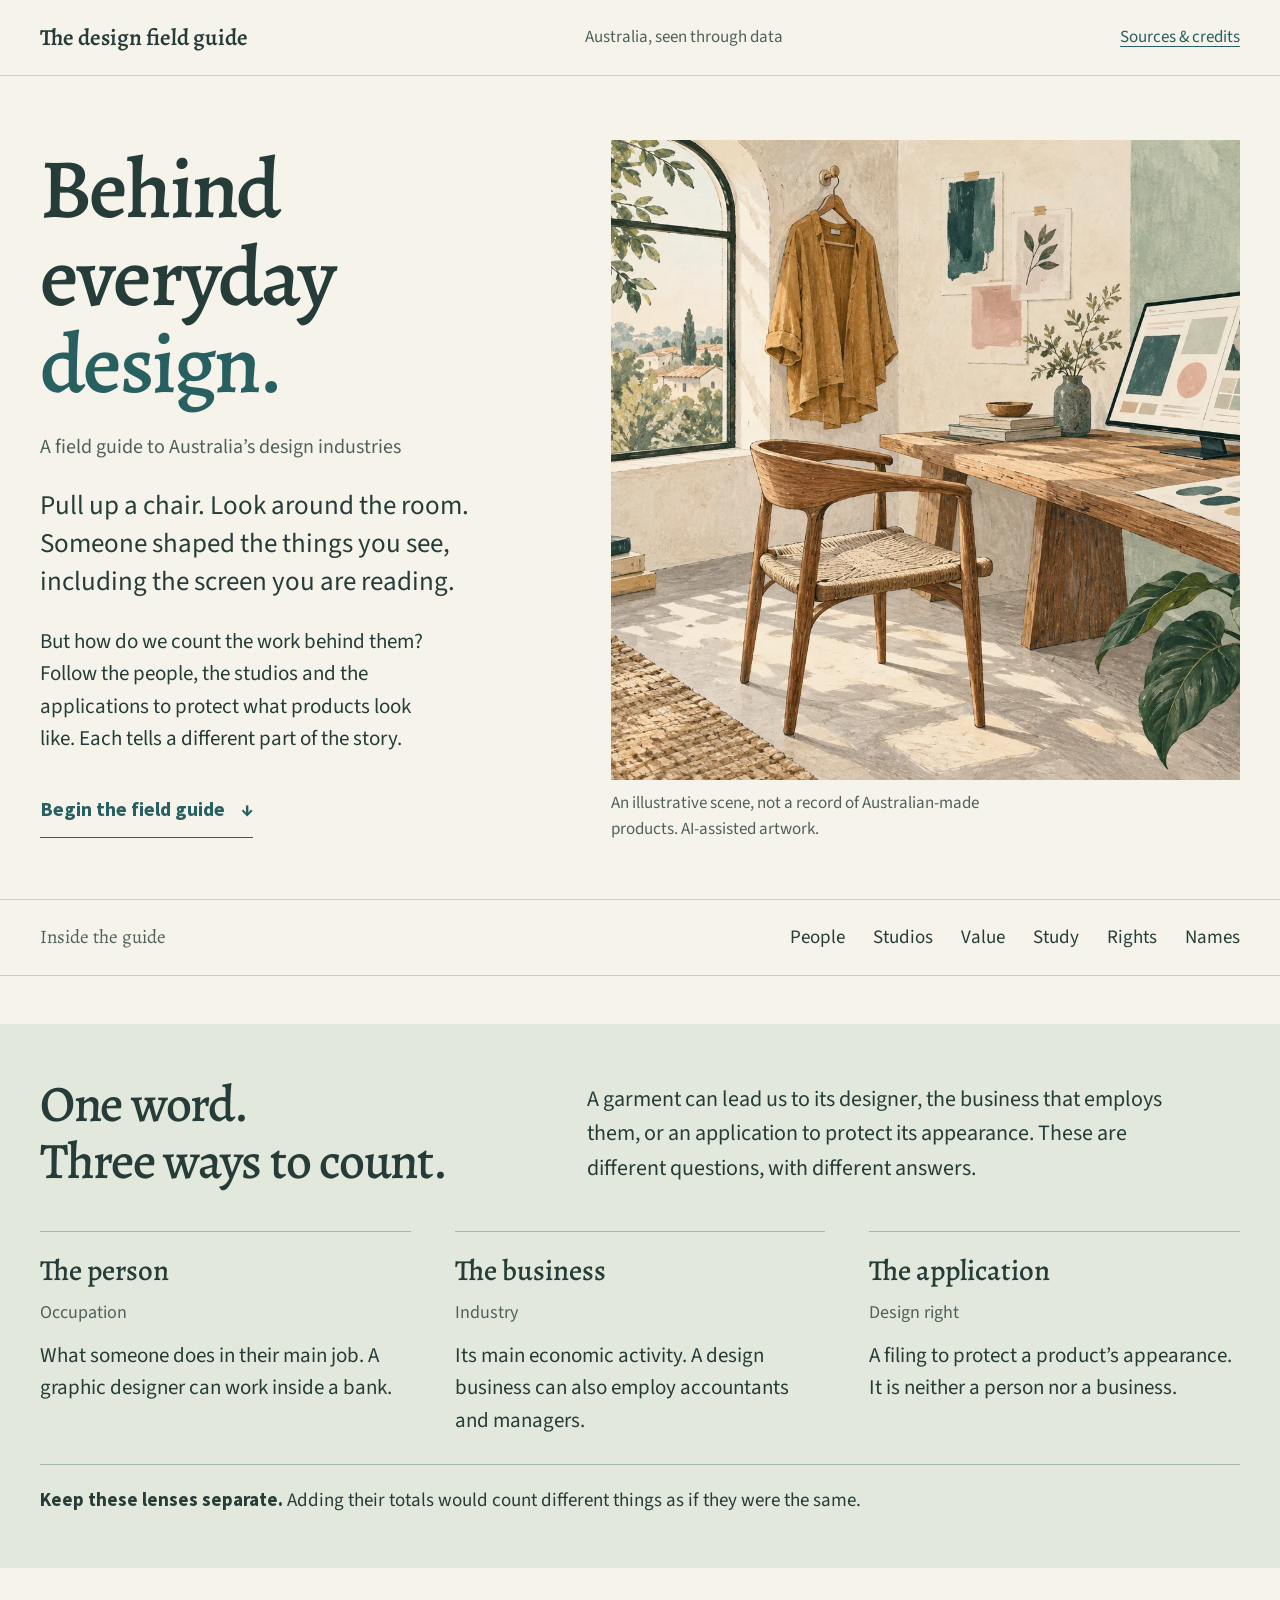
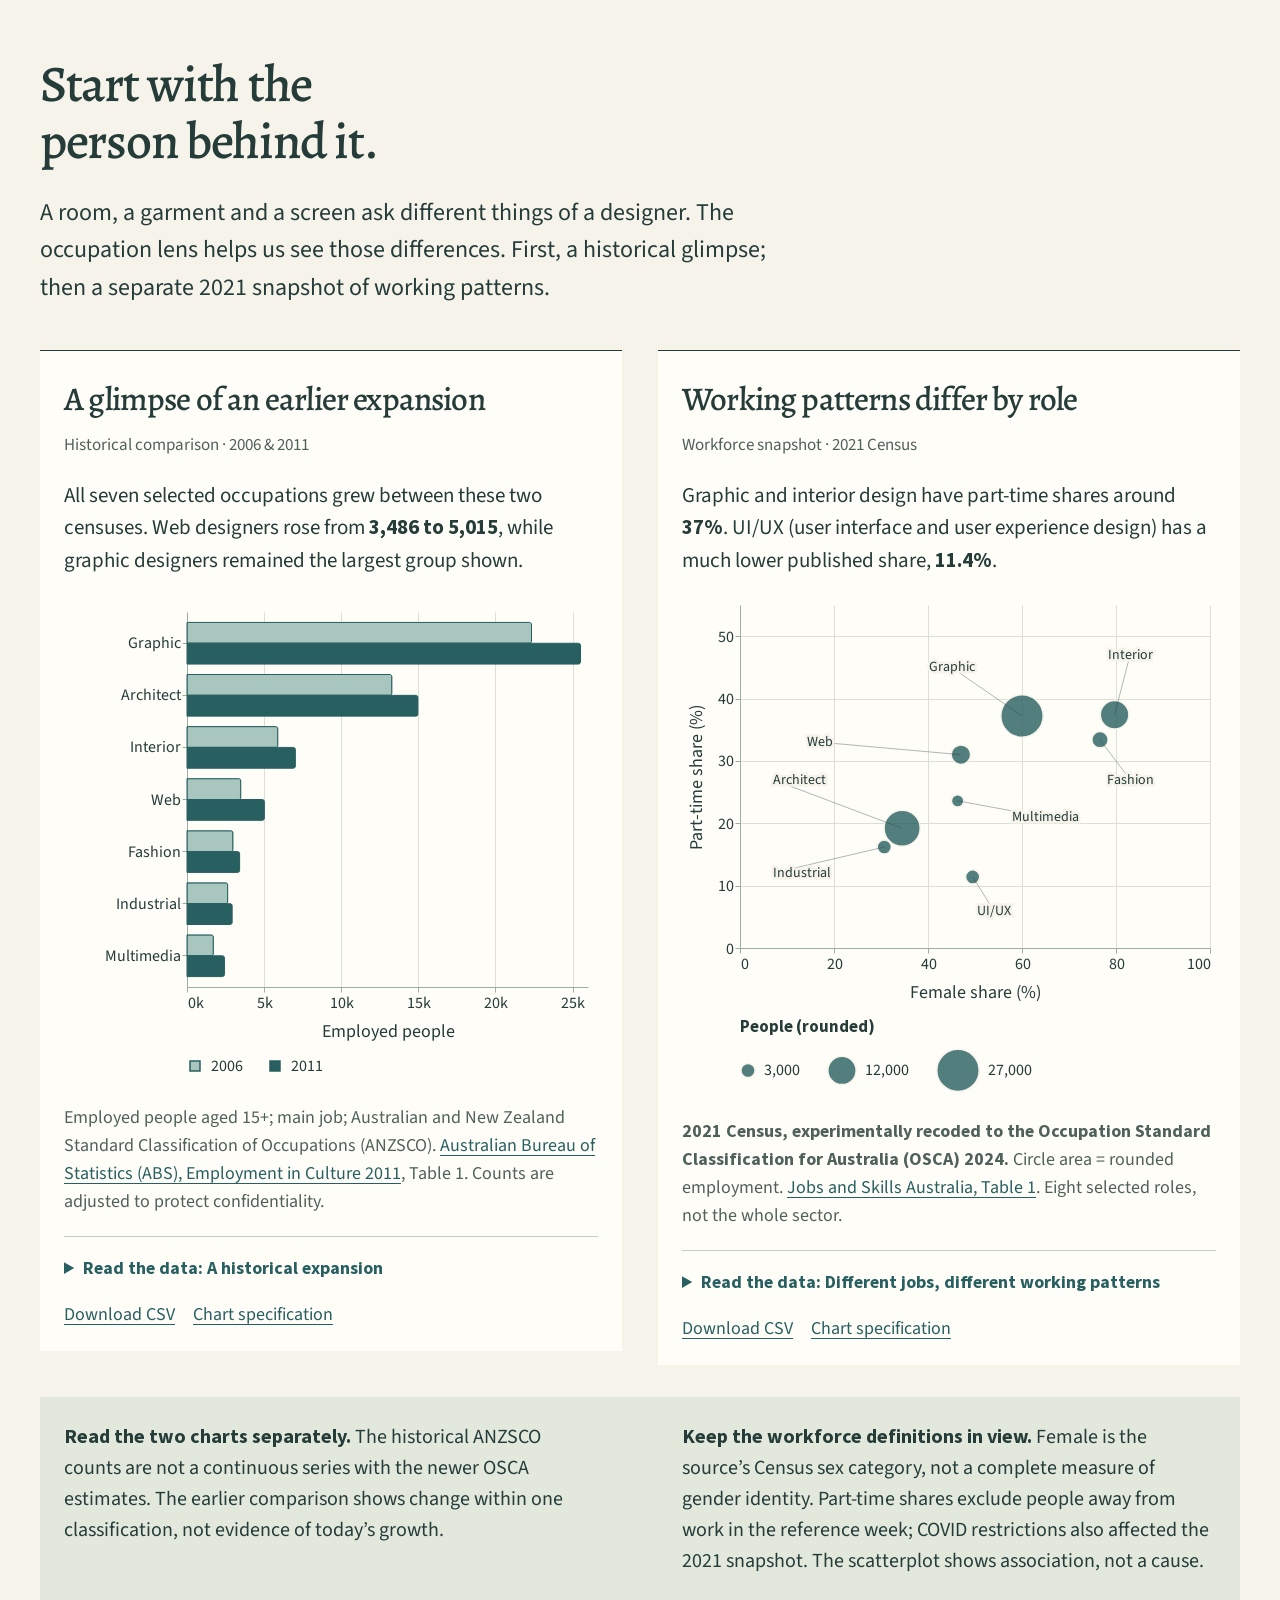
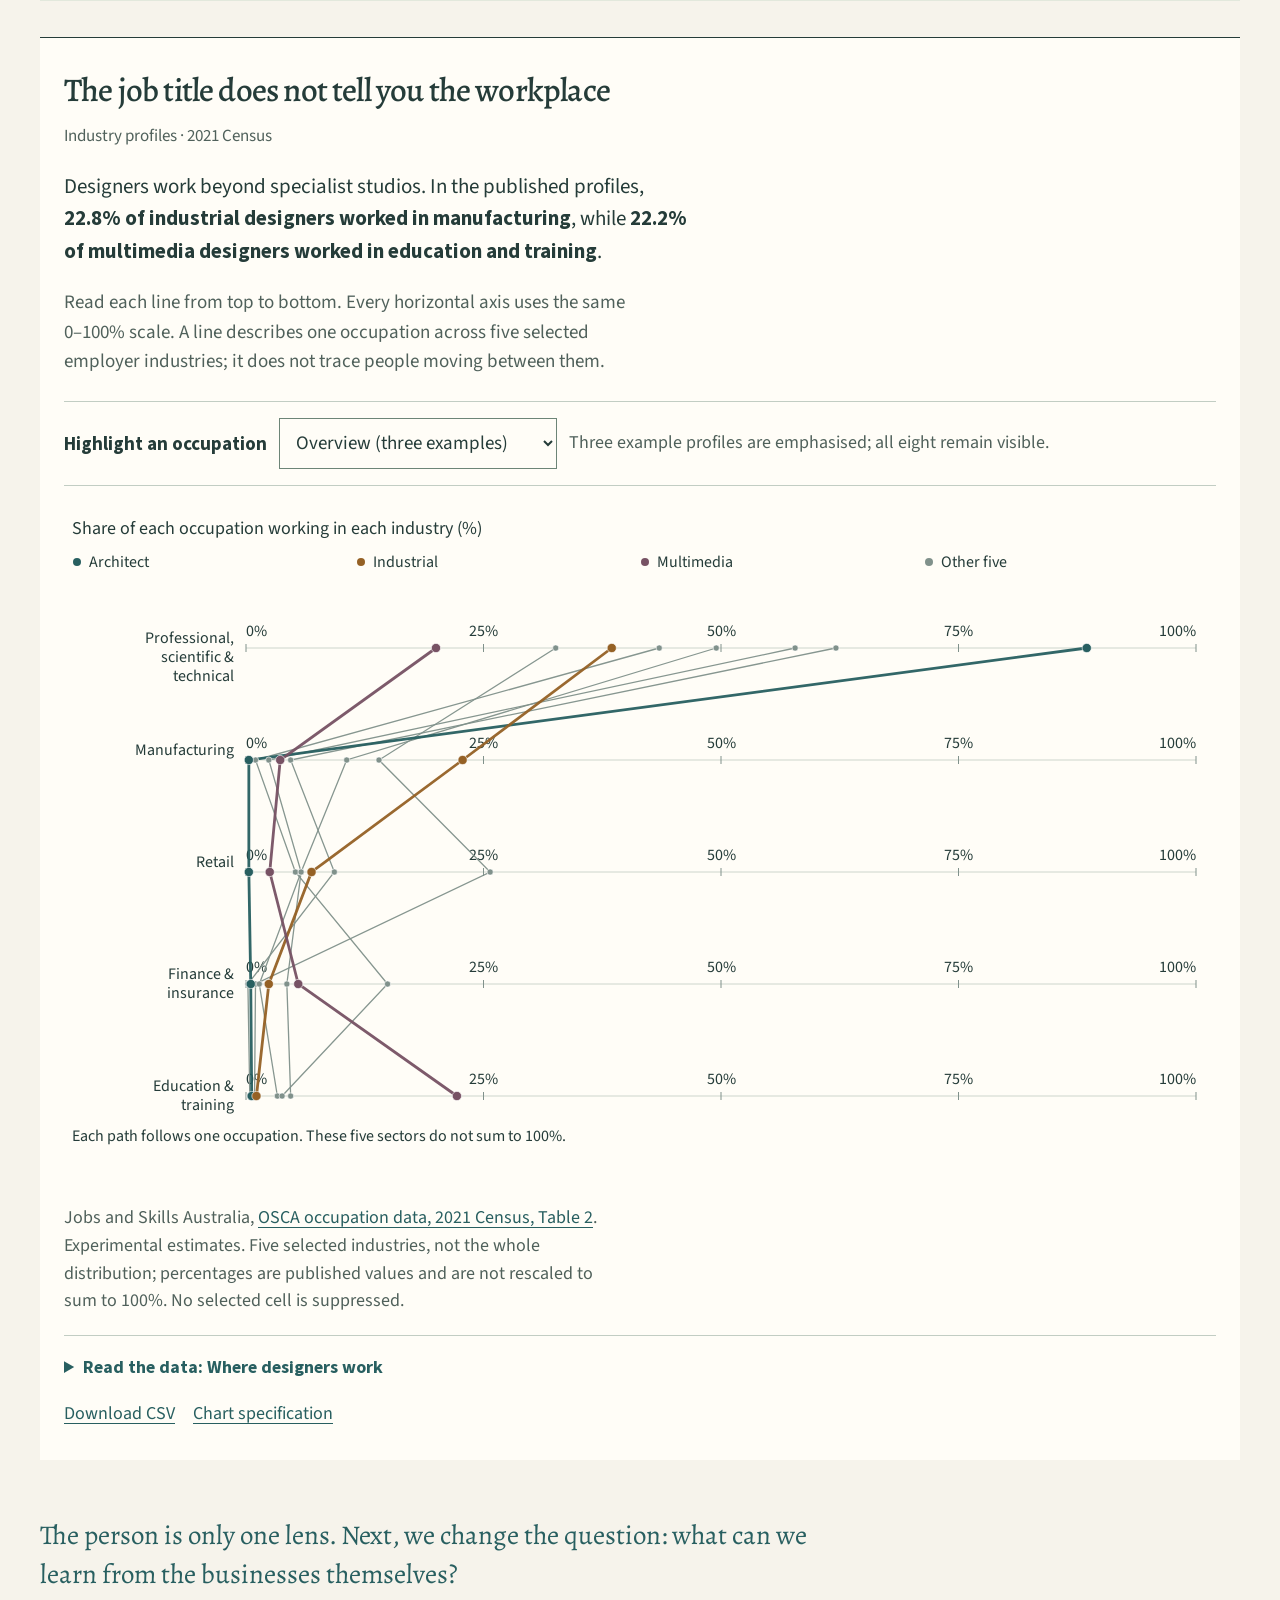
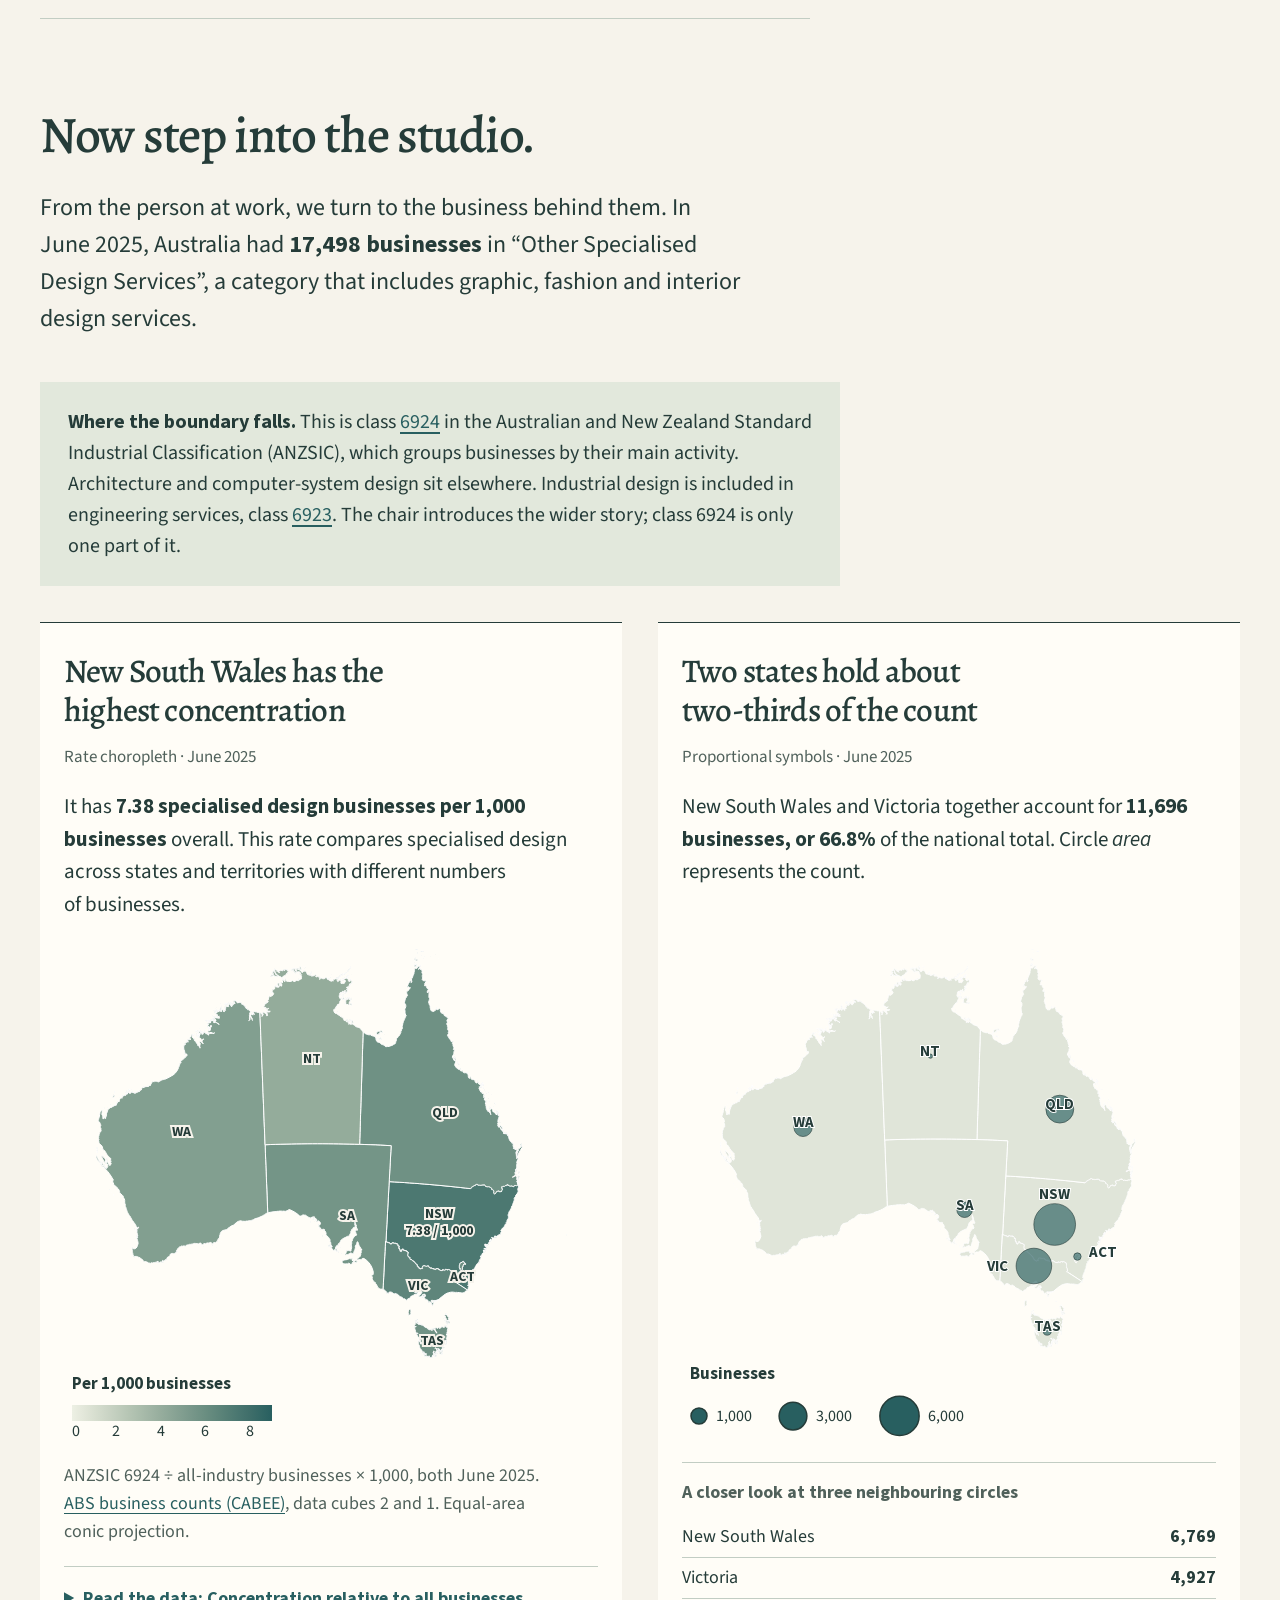
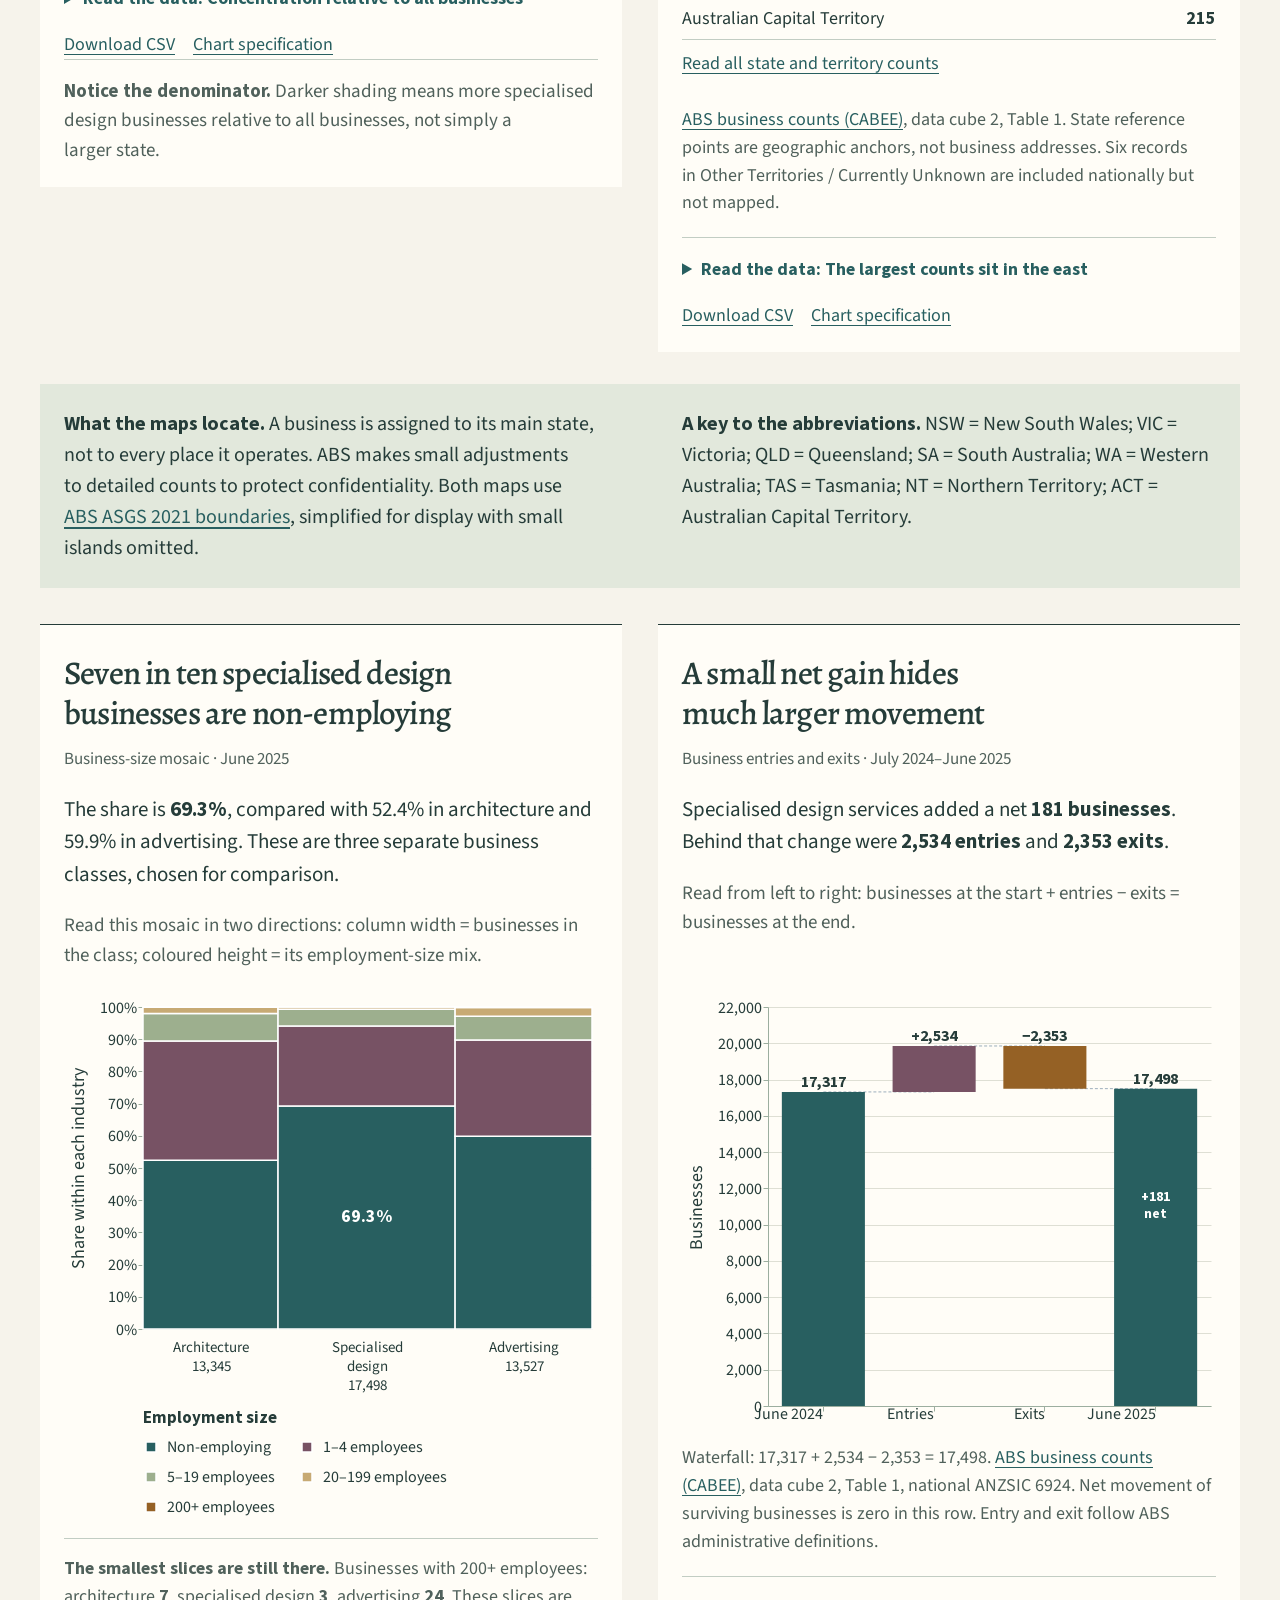
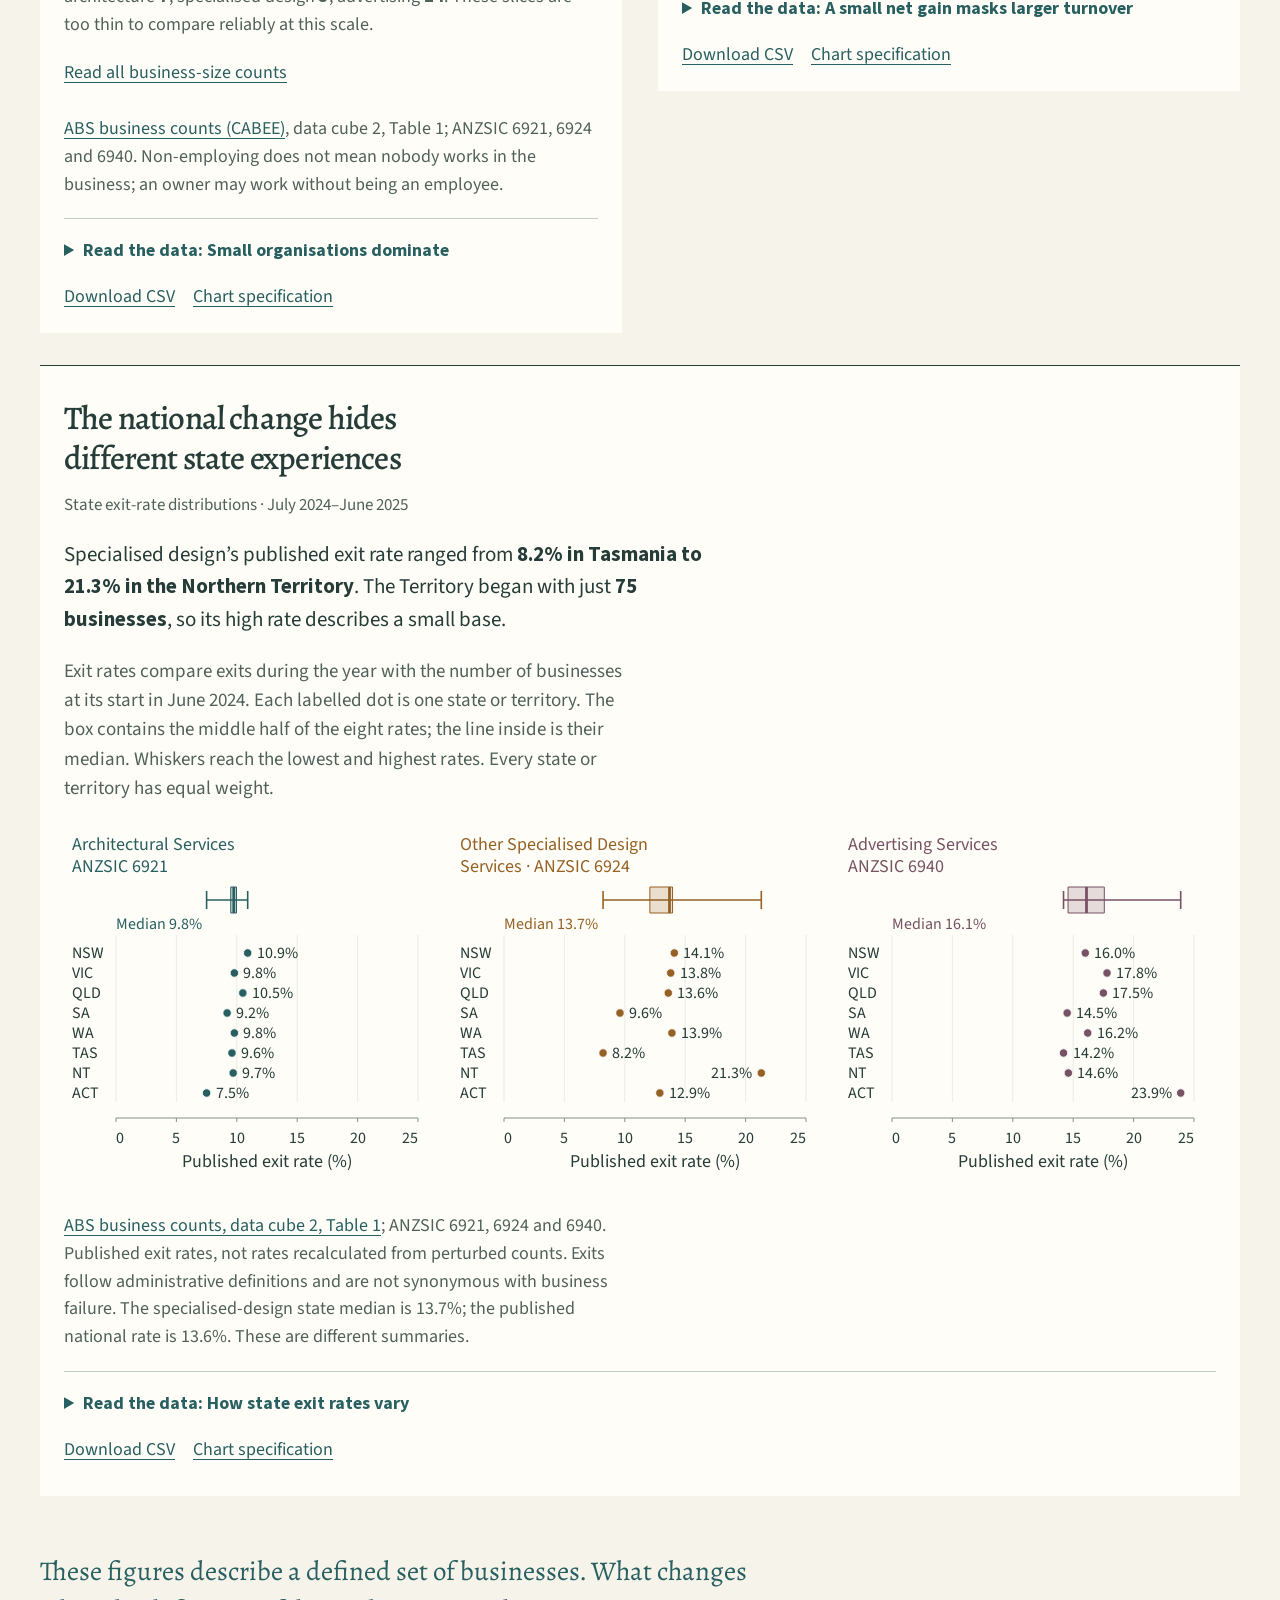
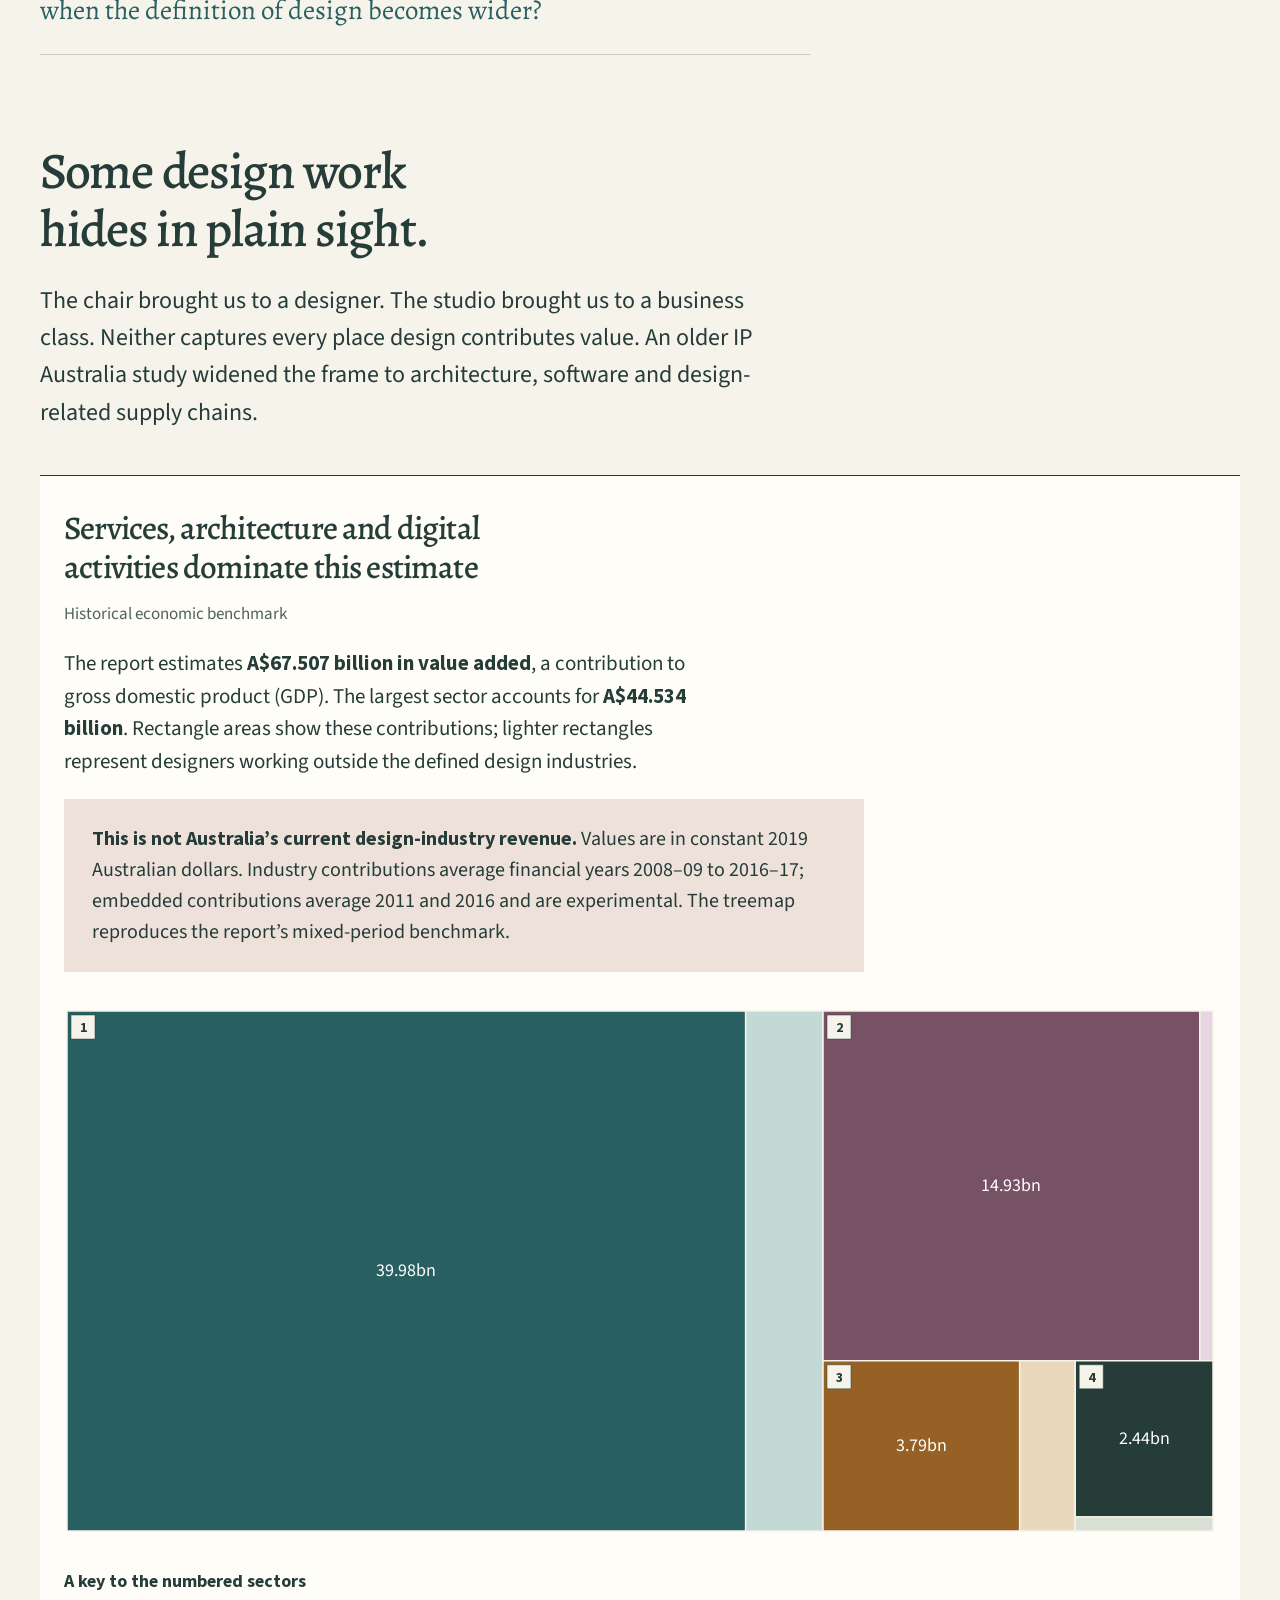
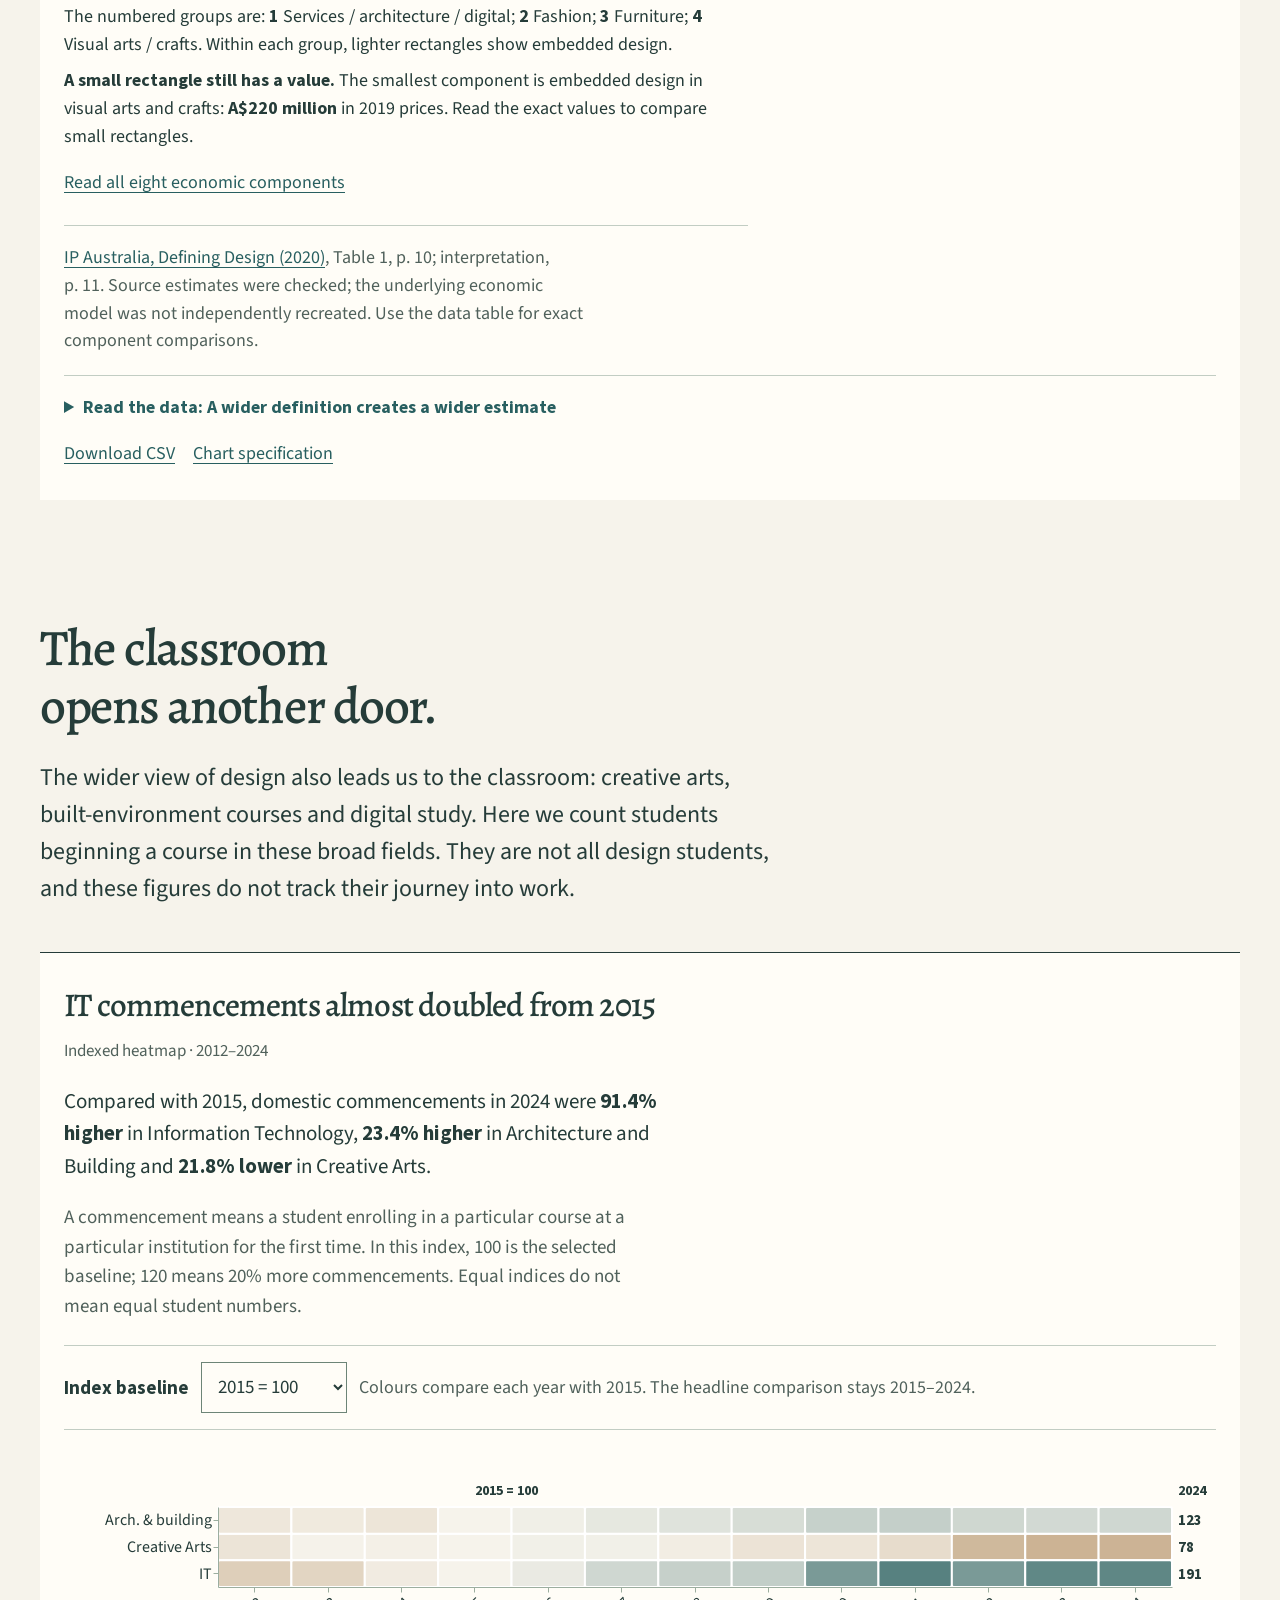
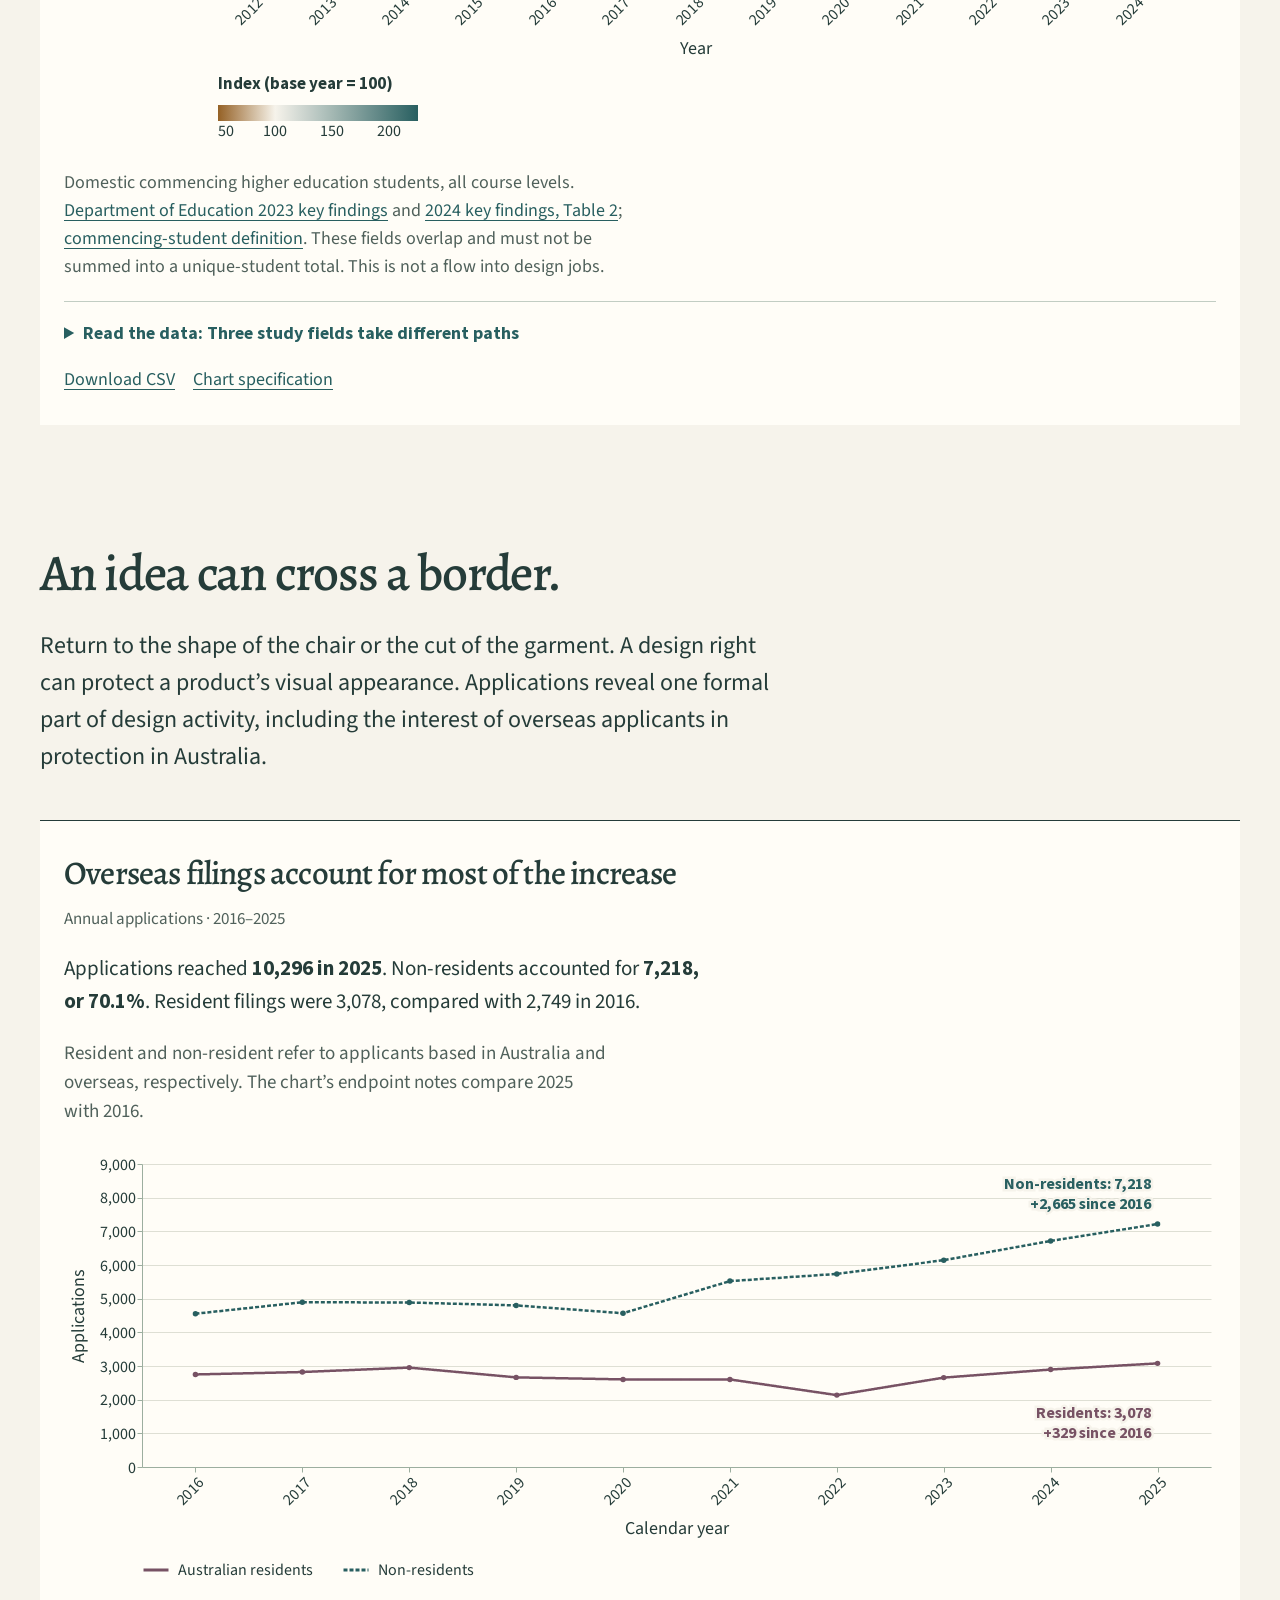
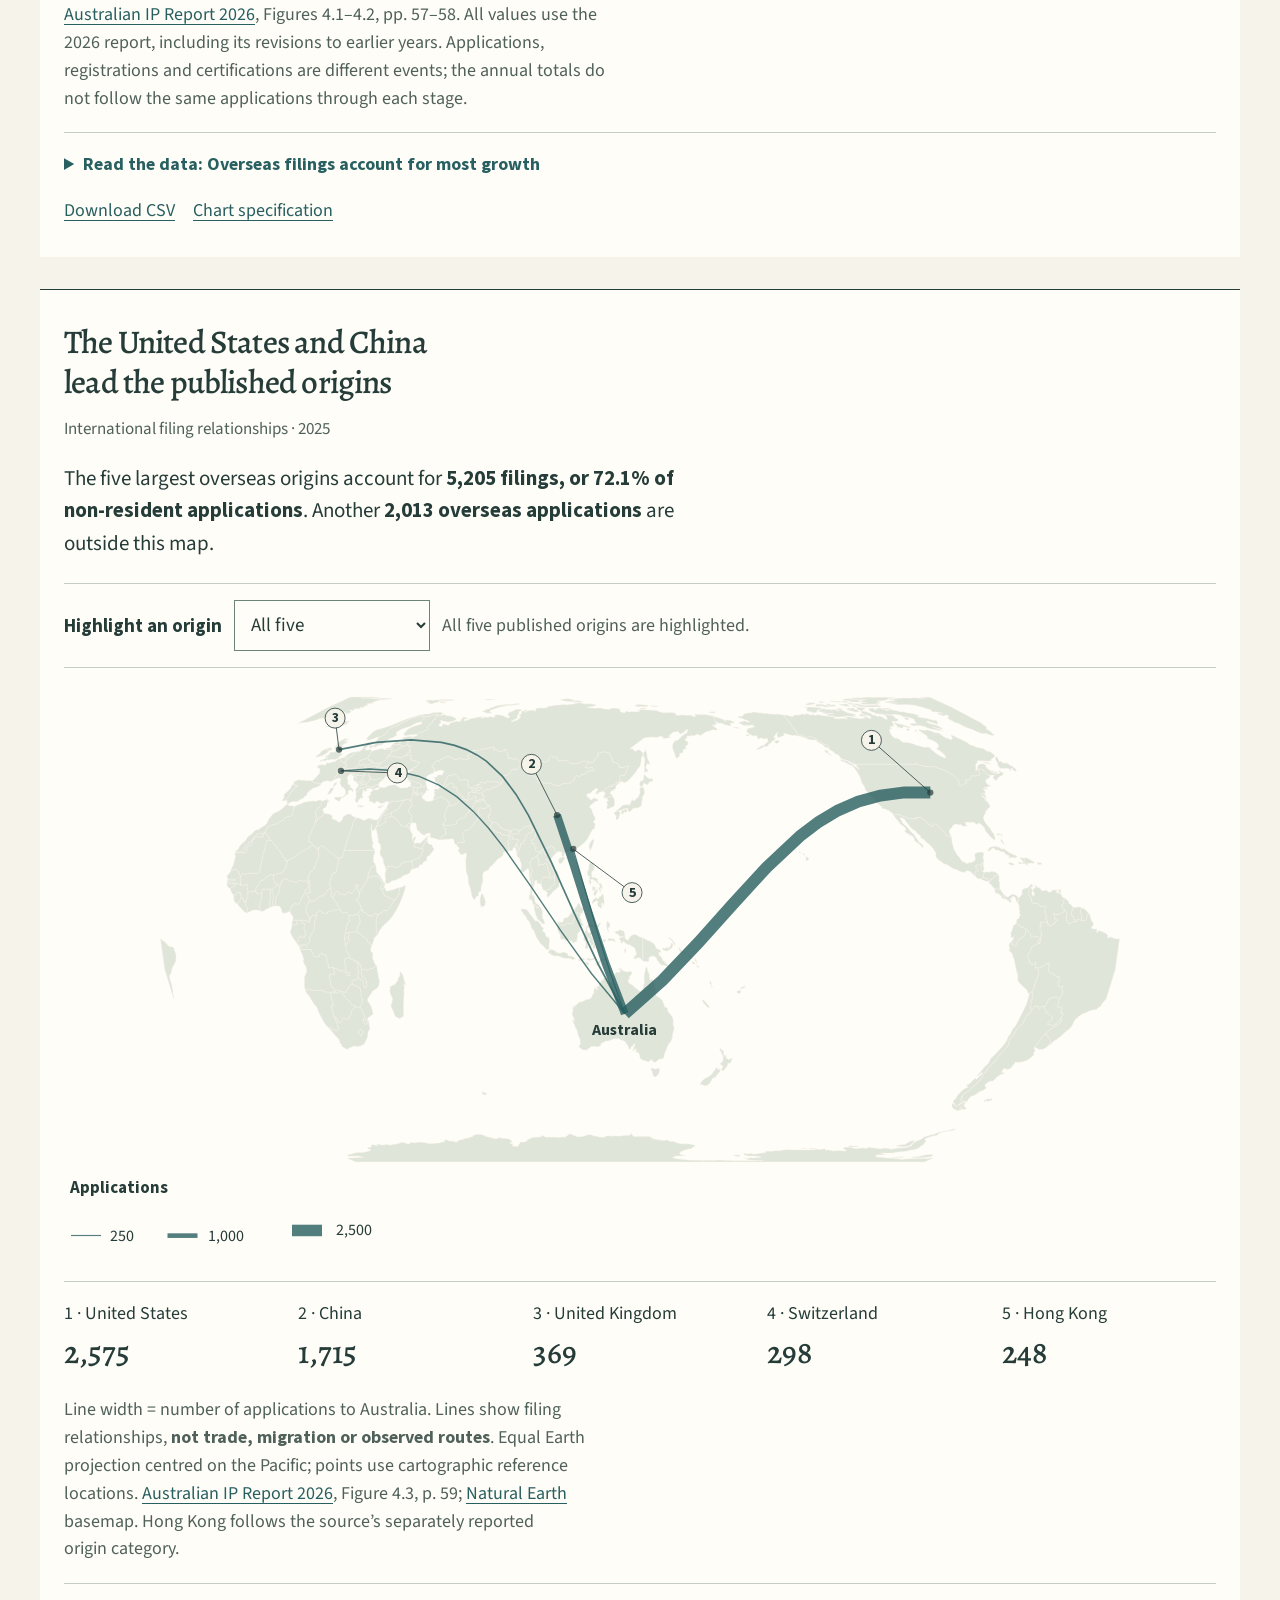
==== commit 3fe150c4: "Refine the field-guide explanations and source metadata" ====
--- a/index.html
+++ b/index.html
@@ -6,8 +6,8 @@
 <meta name="description" content="An illustrated field guide to the people, studios and ideas behind Australia’s design industries. Thirteen data visualisations for Malaysian readers.">
 <meta name="author" content="Reynard Andyti Putra Kaban">
 <title>Behind everyday design: A field guide to Australia’s design industries</title>
-<link rel="stylesheet" href="styles.css?v=20261027-type-2">
-<script src="assets/vega-6.4.0.min.js" defer></script><script src="assets/vega-lite-6.5.0.min.js" defer></script><script src="assets/vega-embed-7.3.0.min.js" defer></script><script src="app.js?v=20261027-type-2" defer></script>
+<link rel="stylesheet" href="styles.css?v=20261027-story-3">
+<script src="assets/vega-6.4.0.min.js" defer></script><script src="assets/vega-lite-6.5.0.min.js" defer></script><script src="assets/vega-embed-7.3.0.min.js" defer></script><script src="app.js?v=20261027-story-3" defer></script>
 </head>
 <body>
 <a class="skip" href="#story">Skip to the story</a>
@@ -55,9 +55,9 @@
 <p class="figure-meta">Historical comparison · 2006 &amp; 2011</p>
 <p>All seven selected occupations grew between these two censuses. Web designers rose from <strong>3,486 to 5,015</strong>, while graphic designers remained the largest group shown.</p>
 <figure id="figure-history" data-chart="history"><div class="chart" id="chart-history"></div>
-<figcaption>Employed people aged 15+; main job; Australian and New Zealand Standard Classification of Occupations (ANZSCO). <a href="https://www.abs.gov.au/AUSSTATS/abs@.nsf/Lookup/6273.0Explanatory%20Notes12011?OpenDocument">ABS, Employment in Culture 2011</a>, Table 1. Confidentiality adjustment applies.</figcaption></figure></article>
+<figcaption>Employed people aged 15+; main job; Australian and New Zealand Standard Classification of Occupations (ANZSCO). <a href="https://www.abs.gov.au/AUSSTATS/abs@.nsf/Lookup/6273.0Explanatory%20Notes12011?OpenDocument">Australian Bureau of Statistics (ABS), Employment in Culture 2011</a>, Table 1. Counts are adjusted to protect confidentiality.</figcaption></figure></article>
 <article class="chart-card"><h3>Working patterns differ by role</h3>
-<p class="figure-meta">Workforce snapshot · 2021 census</p>
+<p class="figure-meta">Workforce snapshot · 2021 Census</p>
 <p>Graphic and interior design have part-time shares around <strong>37%</strong>. UI/UX (user interface and user experience design) has a much lower published share, <strong>11.4%</strong>.</p>
 <figure id="figure-workforce" data-chart="workforce"><div class="chart" id="chart-workforce"></div>
 <figcaption><strong>2021 Census, experimentally recoded to the Occupation Standard Classification for Australia (OSCA) 2024.</strong> Circle area = rounded employment. <a href="https://www.jobsandskills.gov.au/sites/default/files/2026-07/osca_occupation_data_-_2021_census.xlsx">Jobs and Skills Australia, Table 1</a>. Eight selected roles, not the whole sector.</figcaption></figure></article>
@@ -76,12 +76,13 @@
 <figcaption>Jobs and Skills Australia, <a href="https://www.jobsandskills.gov.au/sites/default/files/2026-07/osca_occupation_data_-_2021_census.xlsx">OSCA occupation data, 2021 Census, Table 2</a>. Experimental estimates. Five selected industries, not the whole distribution; percentages are published values and are not rescaled to sum to 100%. No selected cell is suppressed.</figcaption></figure></article><p class="bridge">The person is only one lens. Next, we change the question: what can we learn from the businesses themselves?</p></section>
 <section id="businesses" class="chapter"><div class="chapter-head"><div>
 <h2>Now step into the studio.</h2>
-<p>A designer’s occupation tells us about their work. A business’s industry tells us about its main activity. At June 2025, Australia had <strong>17,498 businesses</strong> in “Other Specialised Design Services” (ANZSIC 6924): a class covering graphic, fashion and interior design services, among others. Architecture, engineering design and computer-system design sit elsewhere. Industrial design services sit within the broader engineering-services class 6923, so the chair motif should not be read as a boundary for class 6924.</p>
-</div></div>
+<p>From the person at work, we turn to the business behind them. In June 2025, Australia had <strong>17,498 businesses</strong> in “Other Specialised Design Services”, a category that includes graphic, fashion and interior design services.</p>
+</div></div>
+<aside class="note"><strong>Where the boundary falls.</strong> This is class <a href="https://www.abs.gov.au/statistics/classifications/australian-and-new-zealand-standard-industrial-classification-anzsic/2006-revision-2-0/detailed-classification/m/69/692/6924">6924</a> in the Australian and New Zealand Standard Industrial Classification (ANZSIC), which groups businesses by their main activity. Architecture and computer-system design sit elsewhere. Industrial design is included in engineering services, class <a href="https://www.abs.gov.au/statistics/classifications/australian-and-new-zealand-standard-industrial-classification-anzsic/2006-revision-2-0/detailed-classification/m/69/692/6923">6923</a>. The chair introduces the wider story; class 6924 is only one part of it.</aside>
 <div class="two chart-pair">
 <article class="chart-card"><h3>New South Wales has the highest concentration</h3>
 <p class="figure-meta">Rate choropleth · June 2025</p>
-<p>It has <strong>7.38 specialised design businesses per 1,000 businesses</strong> overall. Normalising by all businesses makes jurisdictions of different sizes more comparable.</p>
+<p>It has <strong>7.38 specialised design businesses per 1,000 businesses</strong> overall. This rate compares specialised design across states and territories with different numbers of businesses.</p>
 <figure data-chart="concentration"><div class="chart" id="chart-concentration"></div>
 <figcaption>ANZSIC 6924 ÷ all-industry businesses × 1,000, both June 2025. <a href="https://www.abs.gov.au/statistics/economy/business-indicators/counts-australian-businesses-including-entries-and-exits/jul2021-jun2025">ABS business counts (CABEE)</a>, data cubes 2 and 1. Equal-area conic projection.</figcaption></figure><p class="margin-note"><strong>Notice the denominator.</strong> Darker shading means more specialised design businesses relative to all businesses, not simply a larger state.</p></article>
 <article class="chart-card"><h3>Two states hold about two-thirds of the count</h3>
@@ -97,10 +98,10 @@
 </dl>
 <button class="data-link" type="button" data-open-table="data-business-map" aria-controls="data-business-map">Read all state and territory counts</button>
 </div>
-<figcaption>ABS CABEE, data cube 2, Table 1. State reference points are geographic anchors, not business addresses. Six records in Other Territories / Currently Unknown are included nationally but not mapped.</figcaption></figure></article>
+<figcaption><a href="https://www.abs.gov.au/statistics/economy/business-indicators/counts-australian-businesses-including-entries-and-exits/jul2021-jun2025">ABS business counts (CABEE)</a>, data cube 2, Table 1. State reference points are geographic anchors, not business addresses. Six records in Other Territories / Currently Unknown are included nationally but not mapped.</figcaption></figure></article>
 </div>
 <aside class="note note-pair">
-<p><strong>What the maps locate.</strong> A business is assigned to its main state, not to every place it operates. Detailed ABS cells are perturbed for confidentiality. Both maps use <a href="https://geo.abs.gov.au/arcgis/rest/services/ASGS2021/STE/MapServer">ABS ASGS 2021 boundaries</a>, simplified for display with small islands omitted.</p>
+<p><strong>What the maps locate.</strong> A business is assigned to its main state, not to every place it operates. ABS makes small adjustments to detailed counts to protect confidentiality. Both maps use <a href="https://geo.abs.gov.au/arcgis/rest/services/ASGS2021/STE/MapServer">ABS ASGS 2021 boundaries</a>, simplified for display with small islands omitted.</p>
 <p><strong>A key to the abbreviations.</strong> NSW = New South Wales; VIC = Victoria; QLD = Queensland; SA = South Australia; WA = Western Australia; TAS = Tasmania; NT = Northern Territory; ACT = Australian Capital Territory.</p>
 </aside>
 <div class="two chart-pair">
@@ -116,16 +117,16 @@
 </div>
 <figcaption><a href="https://www.abs.gov.au/statistics/economy/business-indicators/counts-australian-businesses-including-entries-and-exits/jul2021-jun2025">ABS business counts (CABEE)</a>, data cube 2, Table 1; ANZSIC 6921, 6924 and 6940. Non-employing does not mean nobody works in the business; an owner may work without being an employee.</figcaption></figure></article>
 <article class="chart-card"><h3>A small net gain hides much larger movement</h3>
-<p class="figure-meta">Business turnover · 2024–2025</p>
+<p class="figure-meta">Business entries and exits · July 2024–June 2025</p>
 <p>Specialised design services added a net <strong>181 businesses</strong>. Behind that change were <strong>2,534 entries</strong> and <strong>2,353 exits</strong>.</p>
-<p class="how">Read from left to right: opening businesses + entries − exits = closing businesses.</p>
+<p class="how">Read from left to right: businesses at the start + entries − exits = businesses at the end.</p>
 <figure data-chart="business-change"><div class="chart" id="chart-business-change"></div>
-<figcaption>Waterfall: 17,317 + 2,534 − 2,353 = 17,498. ABS CABEE, data cube 2, Table 1, national ANZSIC 6924. Net movement of surviving businesses is zero in this row. Entry and exit follow ABS administrative definitions.</figcaption></figure></article>
+<figcaption>Waterfall: 17,317 + 2,534 − 2,353 = 17,498. <a href="https://www.abs.gov.au/statistics/economy/business-indicators/counts-australian-businesses-including-entries-and-exits/jul2021-jun2025">ABS business counts (CABEE)</a>, data cube 2, Table 1, national ANZSIC 6924. Net movement of surviving businesses is zero in this row. Entry and exit follow ABS administrative definitions.</figcaption></figure></article>
 </div>
 <article class="chart-card wide"><h3>The national change hides different state experiences</h3>
-<p class="figure-meta">State exit-rate distributions · 2024–2025</p>
+<p class="figure-meta">State exit-rate distributions · July 2024–June 2025</p>
 <p>Specialised design’s published exit rate ranged from <strong>8.2% in Tasmania to 21.3% in the Northern Territory</strong>. The Territory began with just <strong>75 businesses</strong>, so its high rate describes a small base.</p>
-<p class="how">Each labelled dot is one state or territory. The box contains the middle half of the eight rates; the line inside is their median. Whiskers reach the lowest and highest rates. Every jurisdiction has equal weight.</p>
+<p class="how">Exit rates compare exits during the year with the number of businesses at its start in June 2024. Each labelled dot is one state or territory. The box contains the middle half of the eight rates; the line inside is their median. Whiskers reach the lowest and highest rates. Every state or territory has equal weight.</p>
 <figure data-chart="state-exit-rates"><div class="chart" id="chart-state-exit-rates"></div>
 <figcaption><a href="https://www.abs.gov.au/statistics/economy/business-indicators/counts-australian-businesses-including-entries-and-exits/jul2021-jun2025">ABS business counts, data cube 2, Table 1</a>; ANZSIC 6921, 6924 and 6940. Published exit rates, not rates recalculated from perturbed counts. Exits follow administrative definitions and are not synonymous with business failure. The specialised-design state median is 13.7%; the published national rate is 13.6%. These are different summaries.</figcaption></figure></article><p class="bridge">These figures describe a defined set of businesses. What changes when the definition of design becomes wider?</p></section>
 <section id="value" class="chapter"><div class="chapter-head"><div>
@@ -134,36 +135,38 @@
 </div></div>
 <article class="chart-card wide"><h3>Services, architecture and digital activities dominate this estimate</h3>
 <p class="figure-meta">Historical economic benchmark</p>
-<p>The largest sector contributes <strong>A$44.534 billion</strong> of the report’s A$67.507 billion combined estimate. The rectangle areas show published contributions; lighter leaves show designers embedded outside the defined design industries.</p>
+<p>The report estimates <strong>A$67.507 billion in value added</strong>, a contribution to gross domestic product (GDP). The largest sector accounts for <strong>A$44.534 billion</strong>. Rectangle areas show these contributions; lighter rectangles represent designers working outside the defined design industries.</p>
 <aside class="note emphasis"><strong>This is not Australia’s current design-industry revenue.</strong> Values are in constant 2019 Australian dollars. Industry contributions average financial years 2008–09 to 2016–17; embedded contributions average 2011 and 2016 and are experimental. The treemap reproduces the report’s mixed-period benchmark.</aside><figure data-chart="economy"><div class="chart" id="chart-economy"></div>
 <div class="economy-key">
 <strong>A key to the numbered sectors</strong><p>The numbered groups are: <strong>1</strong> Services / architecture / digital; <strong>2</strong> Fashion; <strong>3</strong> Furniture; <strong>4</strong> Visual arts / crafts. Within each group, lighter rectangles show embedded design.</p>
 <p><strong>A small rectangle still has a value.</strong> The smallest component is embedded design in visual arts and crafts: <strong>A$220 million</strong> in 2019 prices. Read the exact values to compare small rectangles.</p>
 <button class="data-link" type="button" data-open-table="data-economy" aria-controls="data-economy">Read all eight economic components</button>
 </div>
-<figcaption><a href="https://www.ipaustralia.gov.au/about-us/our-agency/our-research/~/-/media/Project/IPA/IPAustralia/PDF/defining-design-ip-australia-report.pdf?rev=fb5a9626aa8f48fe93b5179c47a304f3">IP Australia, Defining Design (2020)</a>, Table 1 p10 and interpretation p11. Source estimates were checked; the underlying economic model was not independently recreated. Use the data table for exact component comparisons.</figcaption></figure></article></section>
+<figcaption><a href="https://www.ipaustralia.gov.au/about-us/our-agency/our-research/~/-/media/Project/IPA/IPAustralia/PDF/defining-design-ip-australia-report.pdf?rev=fb5a9626aa8f48fe93b5179c47a304f3">IP Australia, Defining Design (2020)</a>, Table 1, p. 10; interpretation, p. 11. Source estimates were checked; the underlying economic model was not independently recreated. Use the data table for exact component comparisons.</figcaption></figure></article></section>
 <section id="learning" class="chapter"><div class="chapter-head"><div>
 <h2>The classroom opens another door.</h2>
-<p>The story continues in the classroom, where design connects creative arts, built-environment courses and digital study. The figures below describe these broad fields, rather than a count of design students or a pathway into design employment.</p>
+<p>The wider view of design also leads us to the classroom: creative arts, built-environment courses and digital study. Here we count students beginning a course in these broad fields. They are not all design students, and these figures do not track their journey into work.</p>
 </div></div>
 <article class="chart-card wide"><h3>IT commencements almost doubled from 2015</h3>
 <p class="figure-meta">Indexed heatmap · 2012–2024</p>
-<p>By 2024, domestic commencements were <strong>91.4% higher</strong> in Information Technology, <strong>23.4% higher</strong> in Architecture and Building and <strong>21.8% lower</strong> in Creative Arts. An index compares relative change rather than field size.</p>
+<p>Compared with 2015, domestic commencements in 2024 were <strong>91.4% higher</strong> in Information Technology, <strong>23.4% higher</strong> in Architecture and Building and <strong>21.8% lower</strong> in Creative Arts.</p>
+<p class="how">A commencement means a student enrolling in a particular course at a particular institution for the first time. In this index, 100 is the selected baseline; 120 means 20% more commencements. Equal indices do not mean equal student numbers.</p>
 <div class="control">
 <label for="base-year">Index baseline</label><select id="base-year" aria-describedby="education-status"><option value="2015">2015 = 100</option>
 <option value="2012">2012 = 100</option></select><span id="education-status" role="status">Colours compare each year with 2015. The headline comparison stays 2015–2024.</span>
 </div>
 <figure data-chart="education"><div class="chart" id="chart-education"></div>
-<figcaption>Domestic commencing higher education students, all course levels. <a href="https://www.education.gov.au/higher-education-statistics/student-data/selected-higher-education-statistics-2023-student-data/key-findings-2023-student-data">Department of Education 2023 key findings</a> and <a href="https://www.education.gov.au/higher-education-statistics/student-data/selected-higher-education-statistics-2024-student-data/key-findings-2024-higher-education-student-statistics">2024 key findings, Table 2</a>. These fields overlap and must not be summed into a unique-student total. This is not a flow into design jobs.</figcaption></figure></article></section>
+<figcaption>Domestic commencing higher education students, all course levels. <a href="https://www.education.gov.au/higher-education-statistics/student-data/selected-higher-education-statistics-2023-student-data/key-findings-2023-student-data">Department of Education 2023 key findings</a> and <a href="https://www.education.gov.au/higher-education-statistics/student-data/selected-higher-education-statistics-2024-student-data/key-findings-2024-higher-education-student-statistics">2024 key findings, Table 2</a>; <a href="https://www.education.gov.au/higher-education-statistics/resources/2023-section-1-commencing-students">commencing-student definition</a>. These fields overlap and must not be summed into a unique-student total. This is not a flow into design jobs.</figcaption></figure></article></section>
 <section id="ideas" class="chapter"><div class="chapter-head"><div>
 <h2>An idea can cross a border.</h2>
 <p>Return to the shape of the chair or the cut of the garment. A design right can protect a product’s visual appearance. Applications reveal one formal part of design activity, including the interest of overseas applicants in protection in Australia.</p>
 </div></div>
-<article class="chart-card wide"><h3>Overseas applicants drive most of the increase</h3>
+<article class="chart-card wide"><h3>Overseas filings account for most of the increase</h3>
 <p class="figure-meta">Annual applications · 2016–2025</p>
 <p>Applications reached <strong>10,296 in 2025</strong>. Non-residents accounted for <strong>7,218, or 70.1%</strong>. Resident filings were 3,078, compared with 2,749 in 2016.</p>
+<p class="how">Resident and non-resident refer to applicants based in Australia and overseas, respectively. The chart’s endpoint notes compare 2025 with 2016.</p>
 <figure data-chart="ip-history"><div class="chart" id="chart-ip-history"></div>
-<figcaption><a href="https://www.ipaustralia.gov.au/tools-and-research/professional-resources/data-research-and-reports/australian-ip-report-2026/design-rights">Australian IP Report 2026</a>, Figures 4.1–4.2, pp57–58. One consistent 2026 report vintage, including revised historical values. Applications, registrations and certifications are different events, not stages of a single annual cohort.</figcaption></figure></article>
+<figcaption><a href="https://www.ipaustralia.gov.au/tools-and-research/professional-resources/data-research-and-reports/australian-ip-report-2026/design-rights/resident-and-non-resident-filings-and-locations-of-origin">Australian IP Report 2026</a>, Figures 4.1–4.2, pp. 57–58. All values use the 2026 report, including its revisions to earlier years. Applications, registrations and certifications are different events; the annual totals do not follow the same applications through each stage.</figcaption></figure></article>
 <article class="chart-card wide"><h3>The United States and China lead the published origins</h3>
 <p class="figure-meta">International filing relationships · 2025</p>
 <p>The five largest overseas origins account for <strong>5,205 filings, or 72.1% of non-resident applications</strong>. Another <strong>2,013 overseas applications</strong> are outside this map.</p>
@@ -183,13 +186,13 @@
 <p role="listitem"><span>4 · Switzerland</span><b>298</b></p>
 <p role="listitem"><span>5 · Hong Kong</span><b>248</b></p>
 </div>
-<figcaption>Line width = number of applications to Australia. Lines show filing relationships, <strong>not trade, migration or observed routes</strong>. Equal Earth projection centred on the Pacific; points use cartographic reference locations. <a href="https://www.ipaustralia.gov.au/tools-and-research/professional-resources/data-research-and-reports/australian-ip-report-2026/design-rights">Australian IP Report 2026</a>, Figure 4.3 p59; <a href="https://www.naturalearthdata.com/about/terms-of-use/">Natural Earth</a> basemap. Hong Kong follows the source’s separately reported origin category.</figcaption></figure></article></section>
+<figcaption>Line width = number of applications to Australia. Lines show filing relationships, <strong>not trade, migration or observed routes</strong>. Equal Earth projection centred on the Pacific; points use cartographic reference locations. <a href="https://www.ipaustralia.gov.au/tools-and-research/professional-resources/data-research-and-reports/australian-ip-report-2026/design-rights/resident-and-non-resident-filings-and-locations-of-origin">Australian IP Report 2026</a>, Figure 4.3, p. 59; <a href="https://www.naturalearthdata.com/about/terms-of-use/">Natural Earth</a> basemap. Hong Kong follows the source’s separately reported origin category.</figcaption></figure></article></section>
 <section id="definitions" class="chapter"><div class="chapter-head"><div>
 <h2>The last twist is in the label.</h2>
 <p>Just when a count seems settled, its definition can change. Australia’s newer occupation classification splits some categories and combines parts of others. A new name does not necessarily mean a new job.</p>
 </div></div>
 <article class="chart-card wide"><h3>Follow the definitions before comparing the numbers</h3>
-<p class="figure-meta">Unweighted correspondence network</p>
+<p class="figure-meta">Occupation correspondence · ANZSCO 2022 to OSCA 2024</p>
 <p>For example, the older Industrial Designer category partly corresponds to both Industrial Designer and Textile Designer in OSCA. These are official conceptual links, not movements of workers.</p>
 <figure data-chart="classification"><div class="chart" id="chart-classification"></div>
 <figcaption><strong>Equal-width links; no worker counts.</strong> Dashed = part-only on at least one side; solid = full correspondence on both sides. Selected relationships only. <a href="https://www.abs.gov.au/statistics/classifications/osca-occupation-standard-classification-australia/2024-version-1-0/data-downloads/OSCA%20correspondence%20tables%20v2.xlsx">ABS correspondence tables v2</a>, Tables 5–6. This diagram uses the 2022 ANZSCO version and does not bridge the earlier historical chart into an unchanged time series.</figcaption></figure></article>
@@ -204,7 +207,7 @@
 <h3>Different views of design</h3>
 <p>The story brings together counts of people, businesses and design-right applications. Each describes a different part of design; they do not form one combined industry total. Education figures cover broad fields, while the economic estimate is a historical benchmark.</p>
 <h3>Why the years differ</h3>
-<p>Business counts and their comparison totals both refer to 2025. Workforce profiles describe the 2021 Census, experimentally recoded to the 2024 occupation classification. Education ends in 2024 and design-right applications in 2025. Each chart identifies its period and scope.</p>
+<p>The maps and business-size comparison use June 2025 counts; business entries and exits cover July 2024 to June 2025. Workforce profiles use the 2021 Census, separately from the 2006–2011 comparison. Education ends in 2024 and design-right applications in 2025. The historical economic estimate combines the periods stated beside its chart.</p>
 </div>
 <div>
 <h3>Read the values behind the charts</h3>
@@ -213,7 +216,7 @@
 </div>
 </div>
 <h2 class="credits-heading">Sources and credits</h2>
-<p>Prepared by <strong>Reynard Andyti Putra Kaban</strong> for FIT3179, Monash University Malaysia. Published data checked on <strong>26 October 2026</strong>.</p>
+<p>Prepared by <strong>Reynard Andyti Putra Kaban</strong> for FIT3179, Monash University Malaysia. Published data checked on <time datetime="2026-10-26"><strong>26 October 2026</strong></time>. Page updated on <time datetime="2026-10-27">27 October 2026</time>.</p>
 <p>ABS boundaries: CC BY 4.0, adapted for web mapping. Natural Earth: public domain. Vega libraries: BSD-3-Clause. Fonts: SIL Open Font License. <a href="assets/THIRD-PARTY-NOTICES.txt">Third-party notices</a>.</p>
 <p class="ai-credit"><strong>AI acknowledgement:</strong> OpenAI ChatGPT supported research, artwork and code assistance.</p>
 <details class="source-register"><summary>Sources and further reading</summary><ol>
@@ -237,7 +240,7 @@
 <a href="https://geo.abs.gov.au/arcgis/rest/services/ASGS2021/STE/MapServer">ABS ASGS 2021 geography</a> and <a href="https://www.naturalearthdata.com/downloads/110m-cultural-vectors/110m-admin-0-countries/">Natural Earth</a>: generalised boundaries and reference locations.</li>
 </ol>
 <p><a href="audit-summary.html">About the data</a> · <a href="chart-manifest.json">Chart and data manifest</a></p></details></section>
-</main><footer><span>Behind everyday design</span><p>Reynard Andyti Putra Kaban · FIT3179 · 26 October 2026</p>
+</main><footer><span>Behind everyday design</span><p>Reynard Andyti Putra Kaban · FIT3179 · Updated 27 October 2026</p>
 <a href="#top">Back to the beginning ↑</a></footer><noscript><p class="note">JavaScript is needed to draw the charts. The written findings remain available. Download the data from <a href="chart-manifest.json">the chart manifest</a>.</p></noscript>
 </body>
 </html>
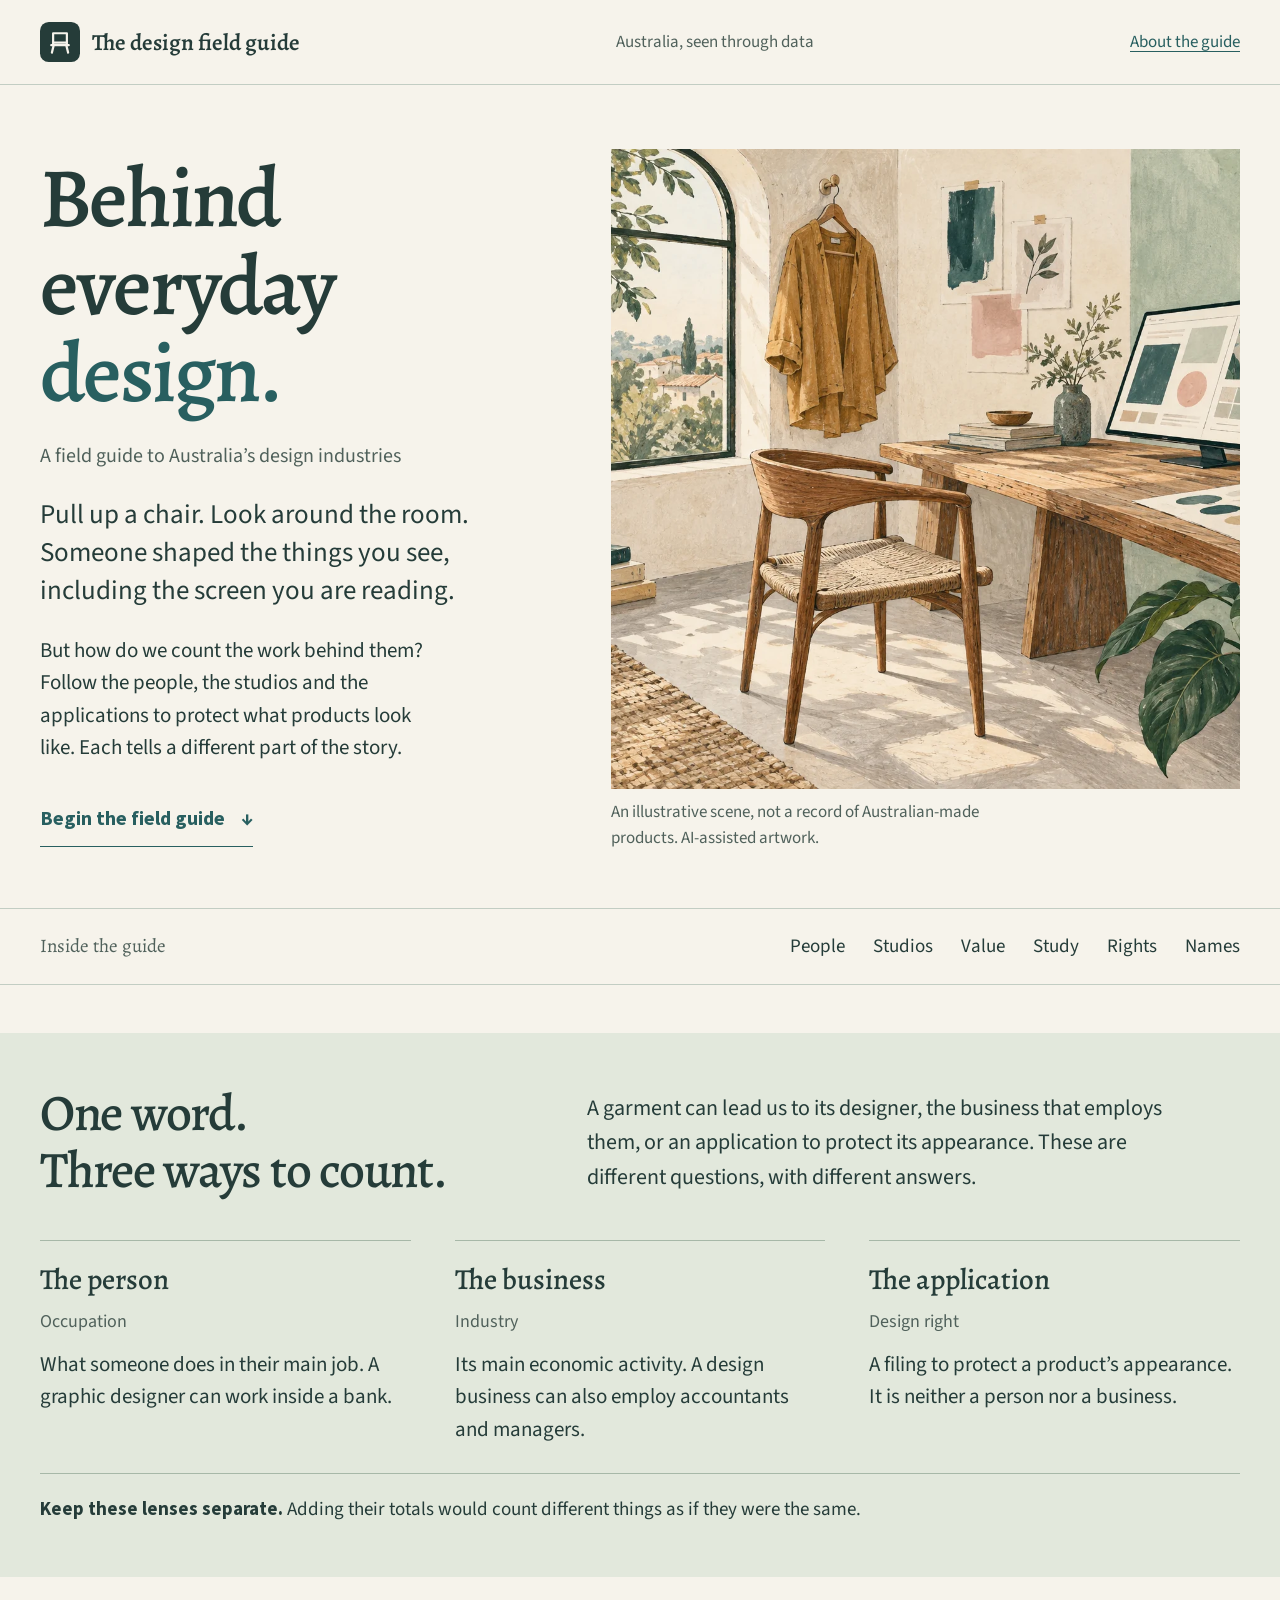
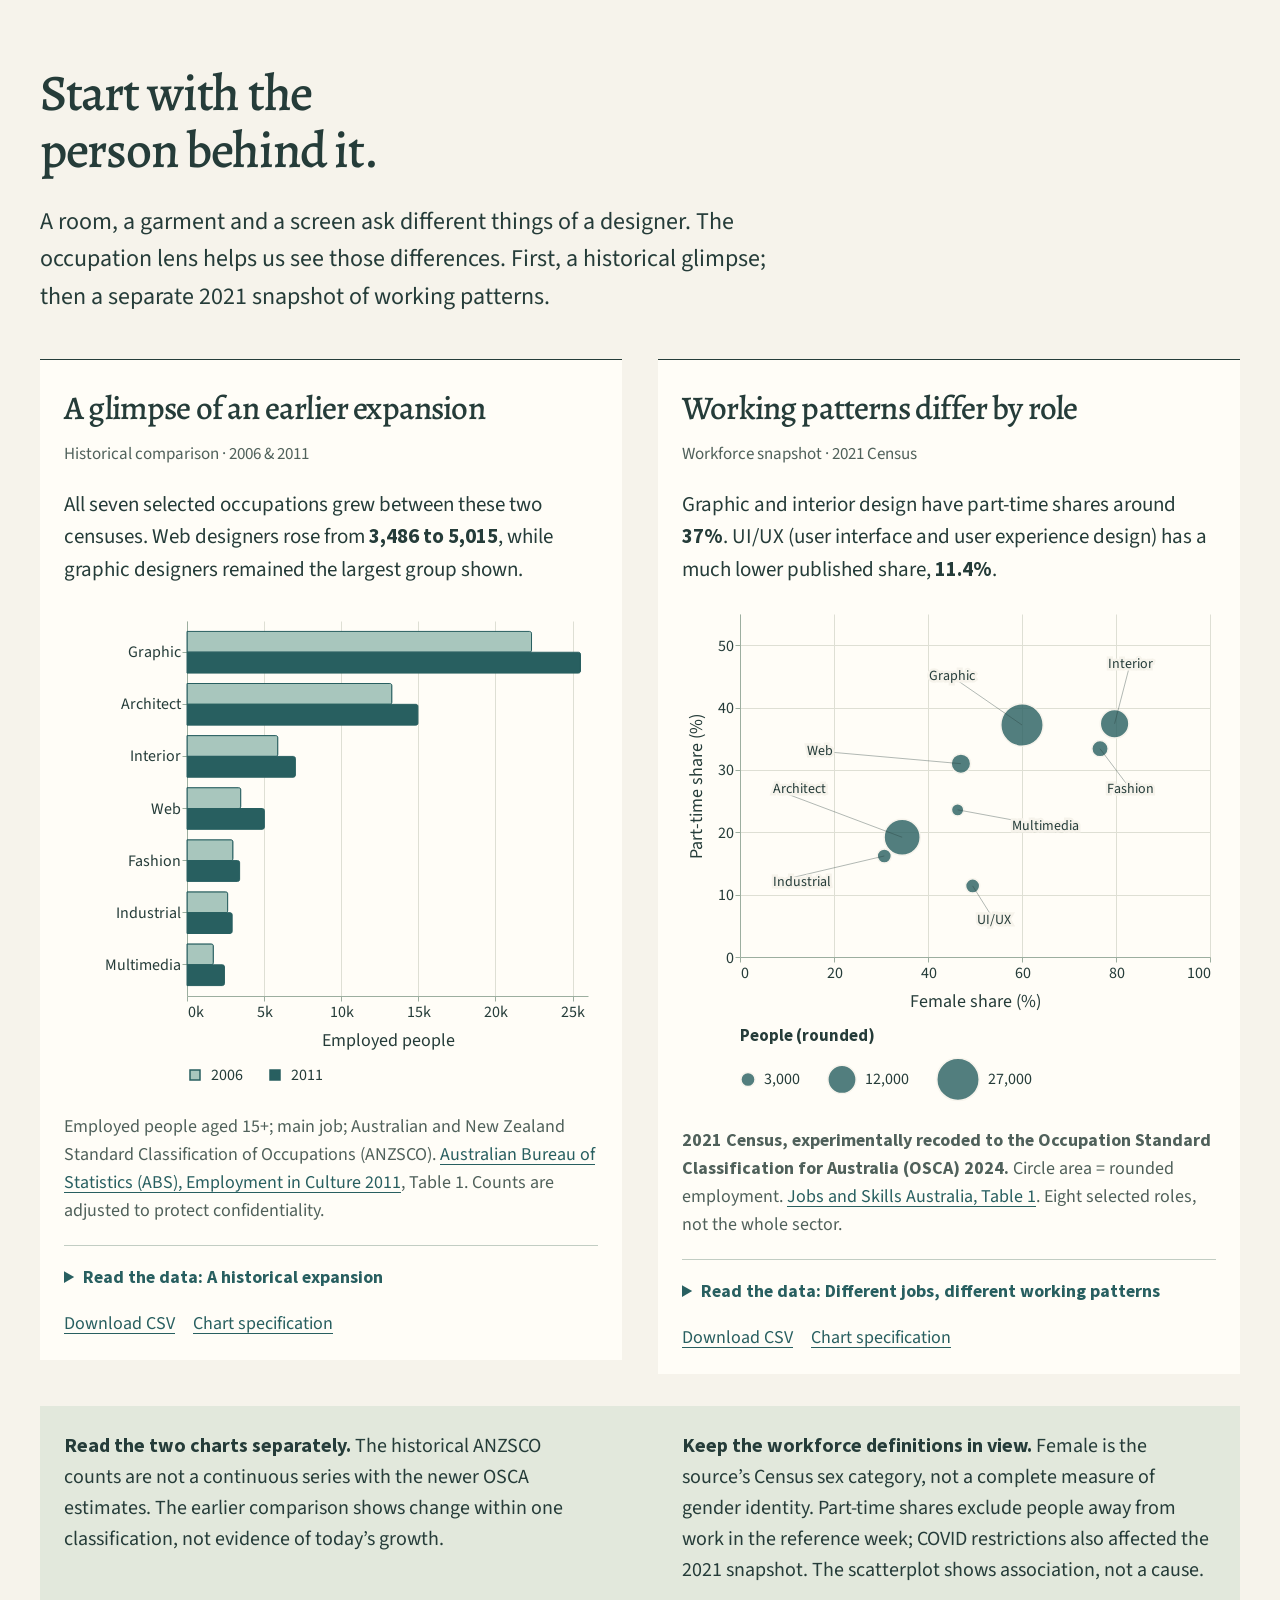
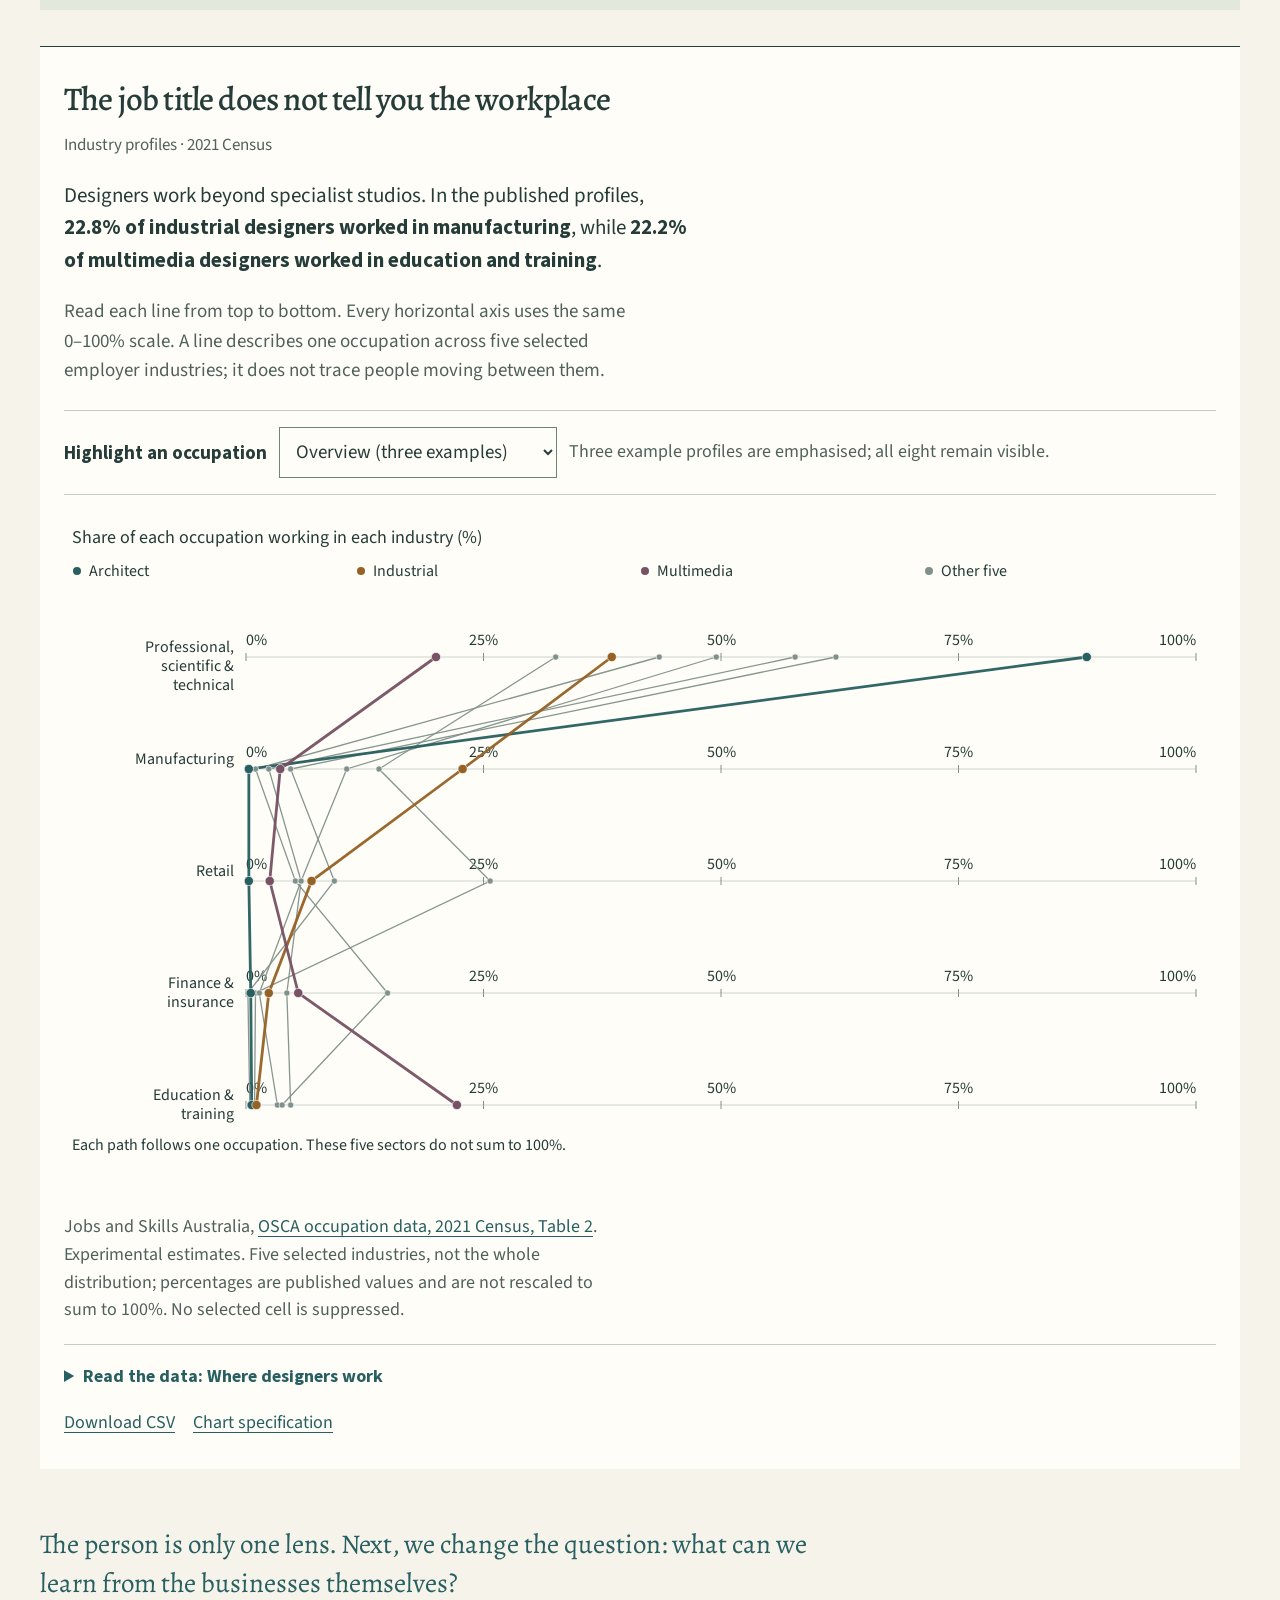
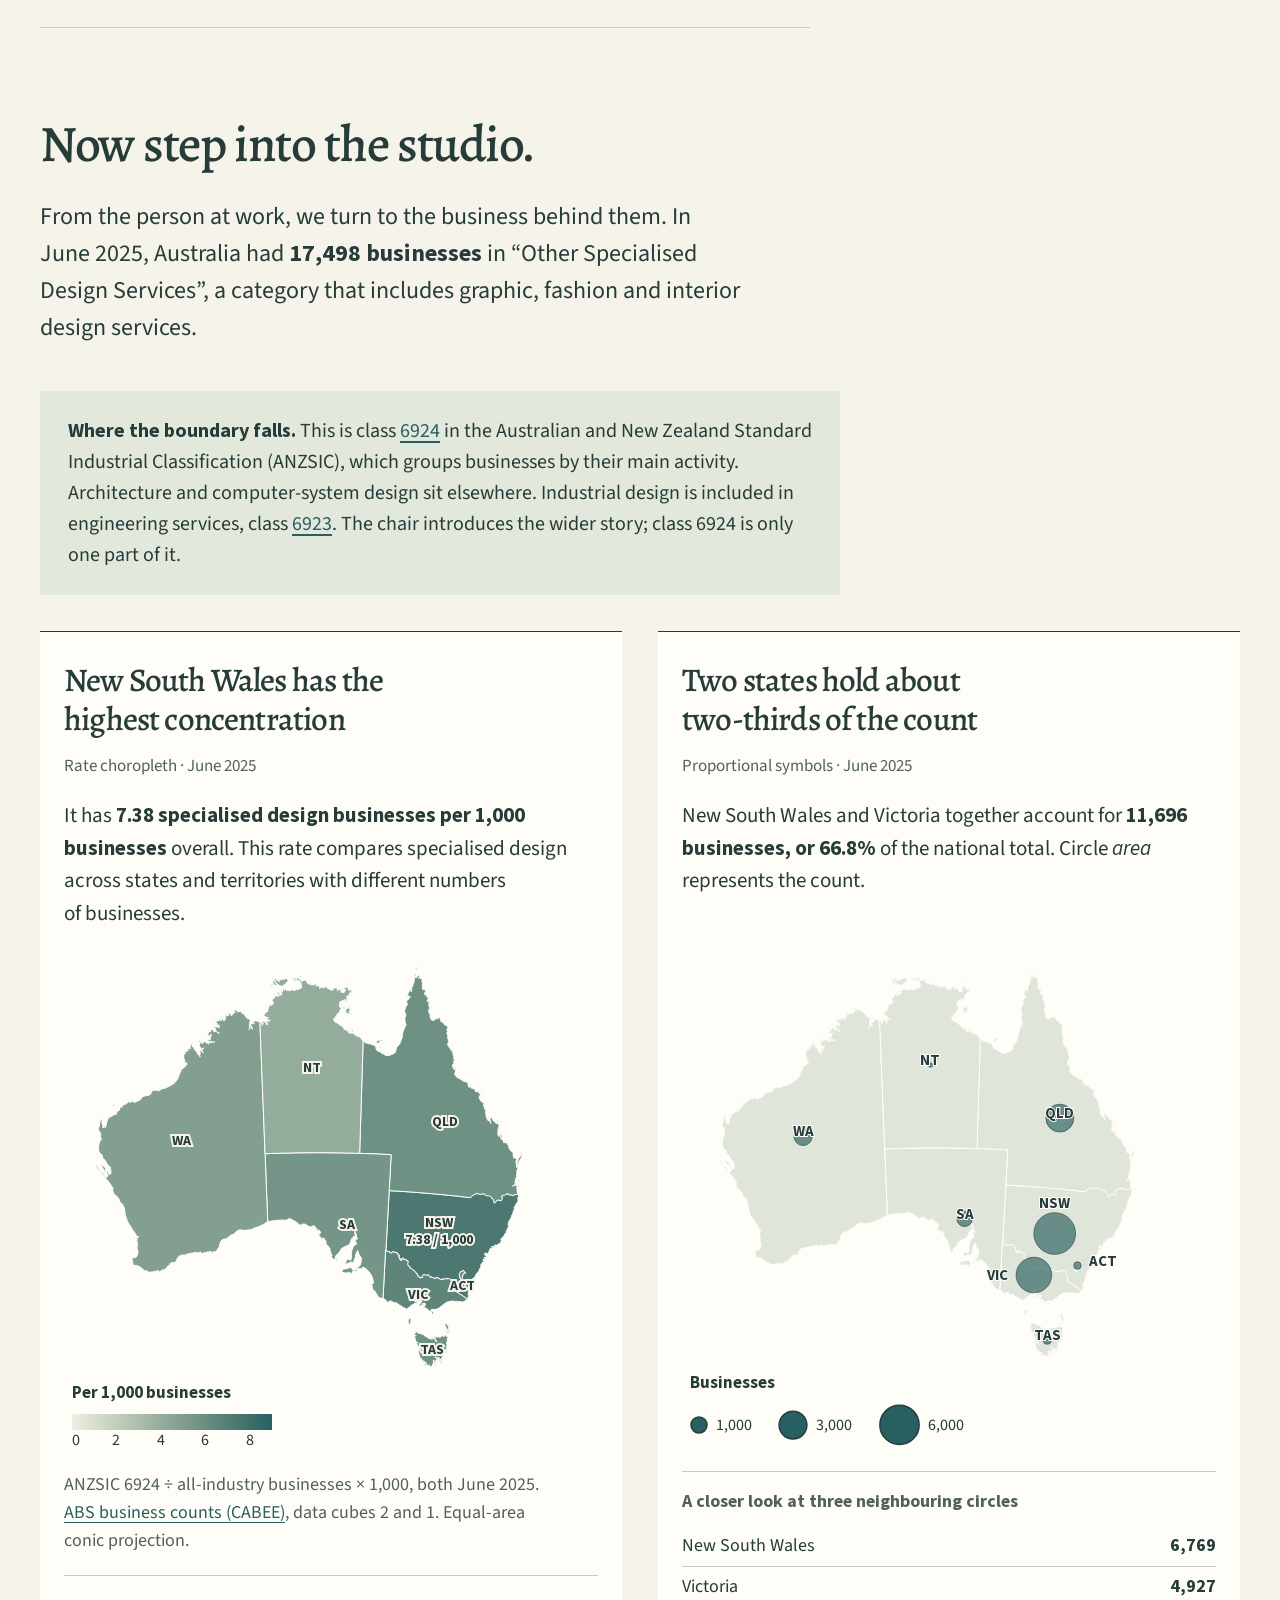
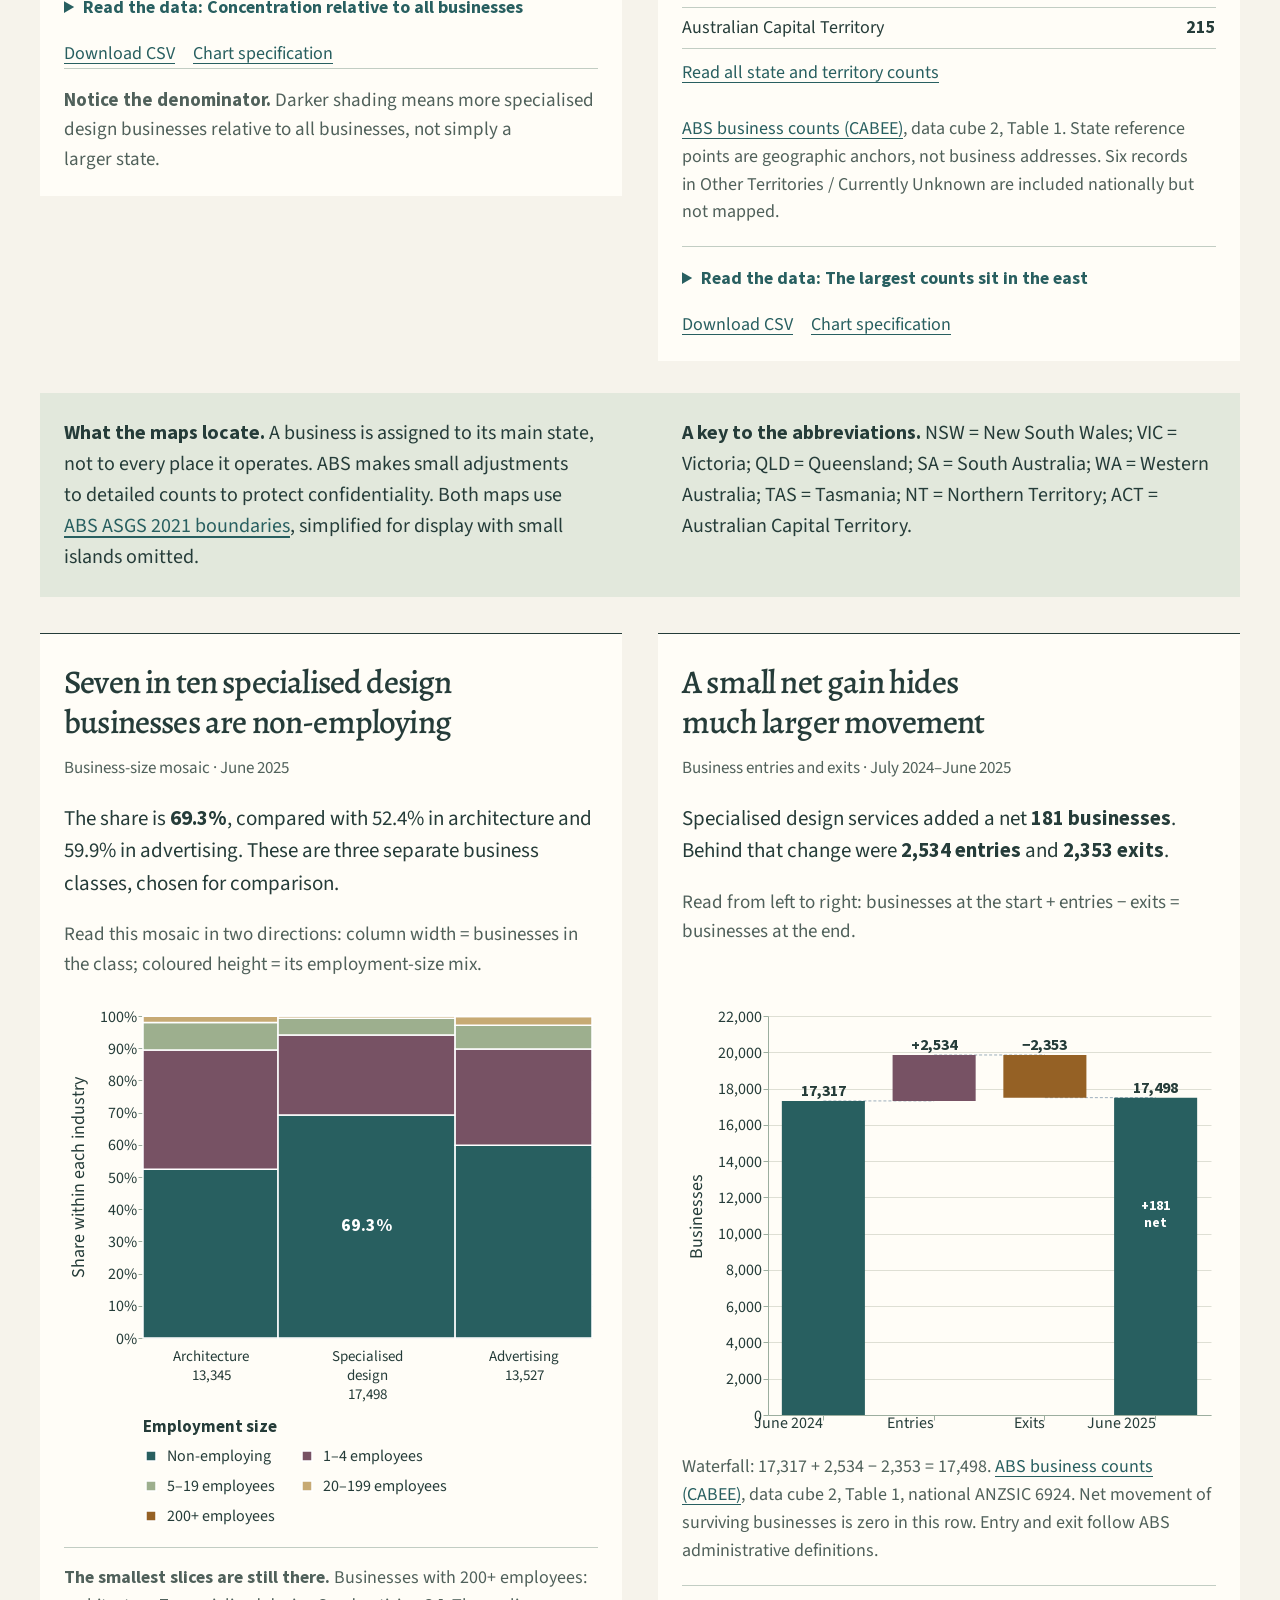
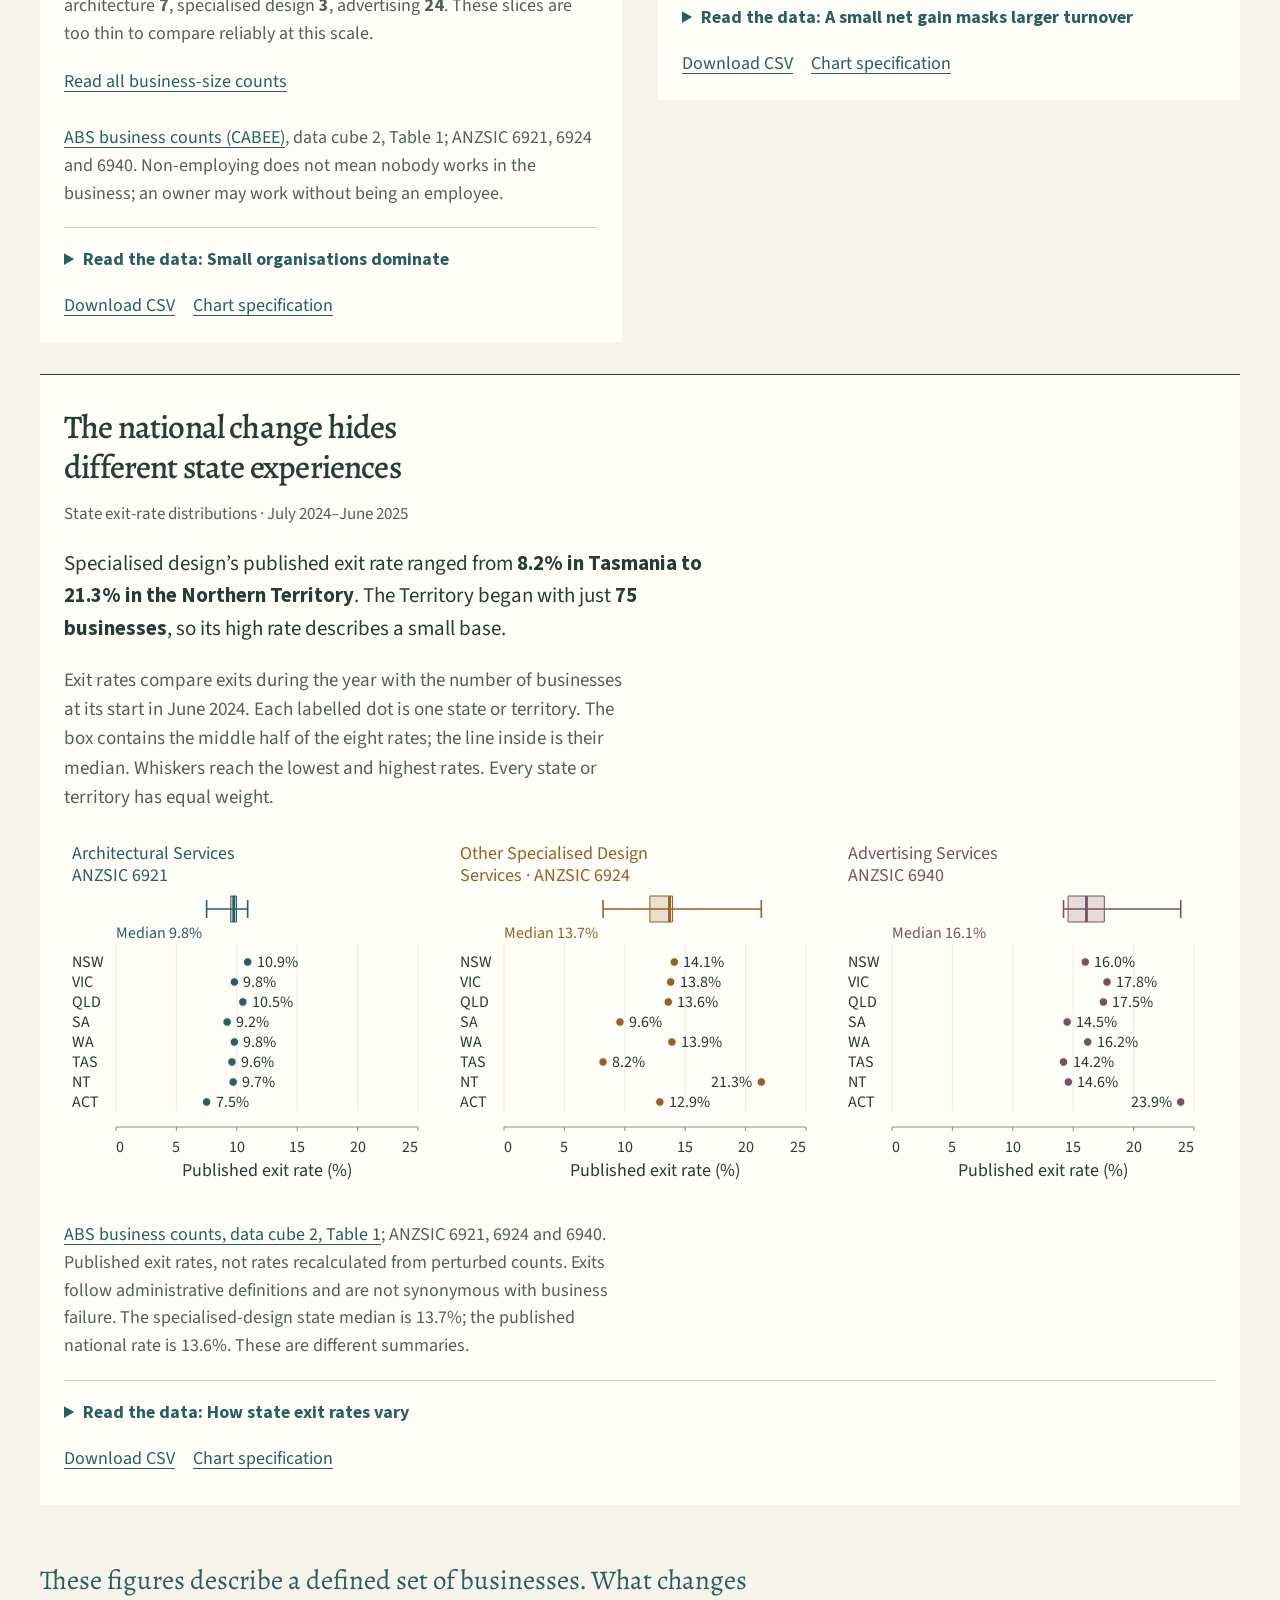
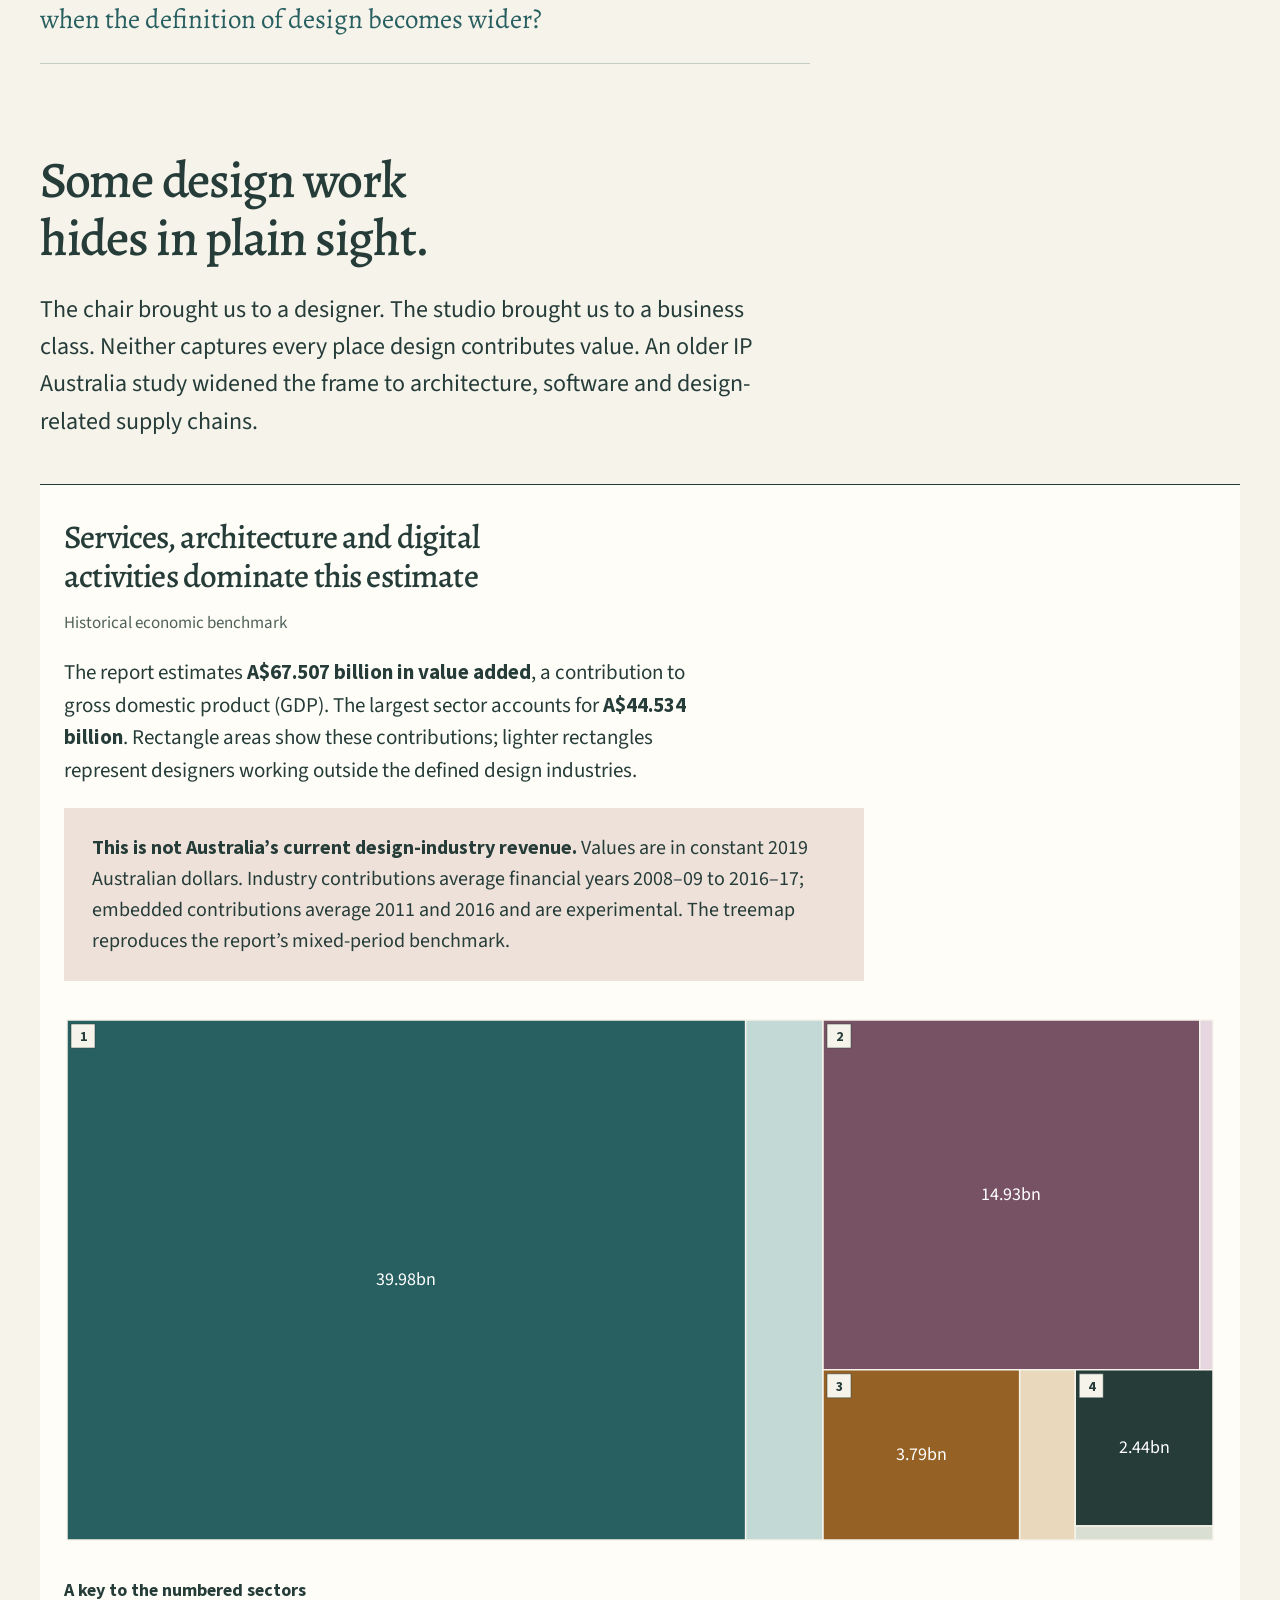
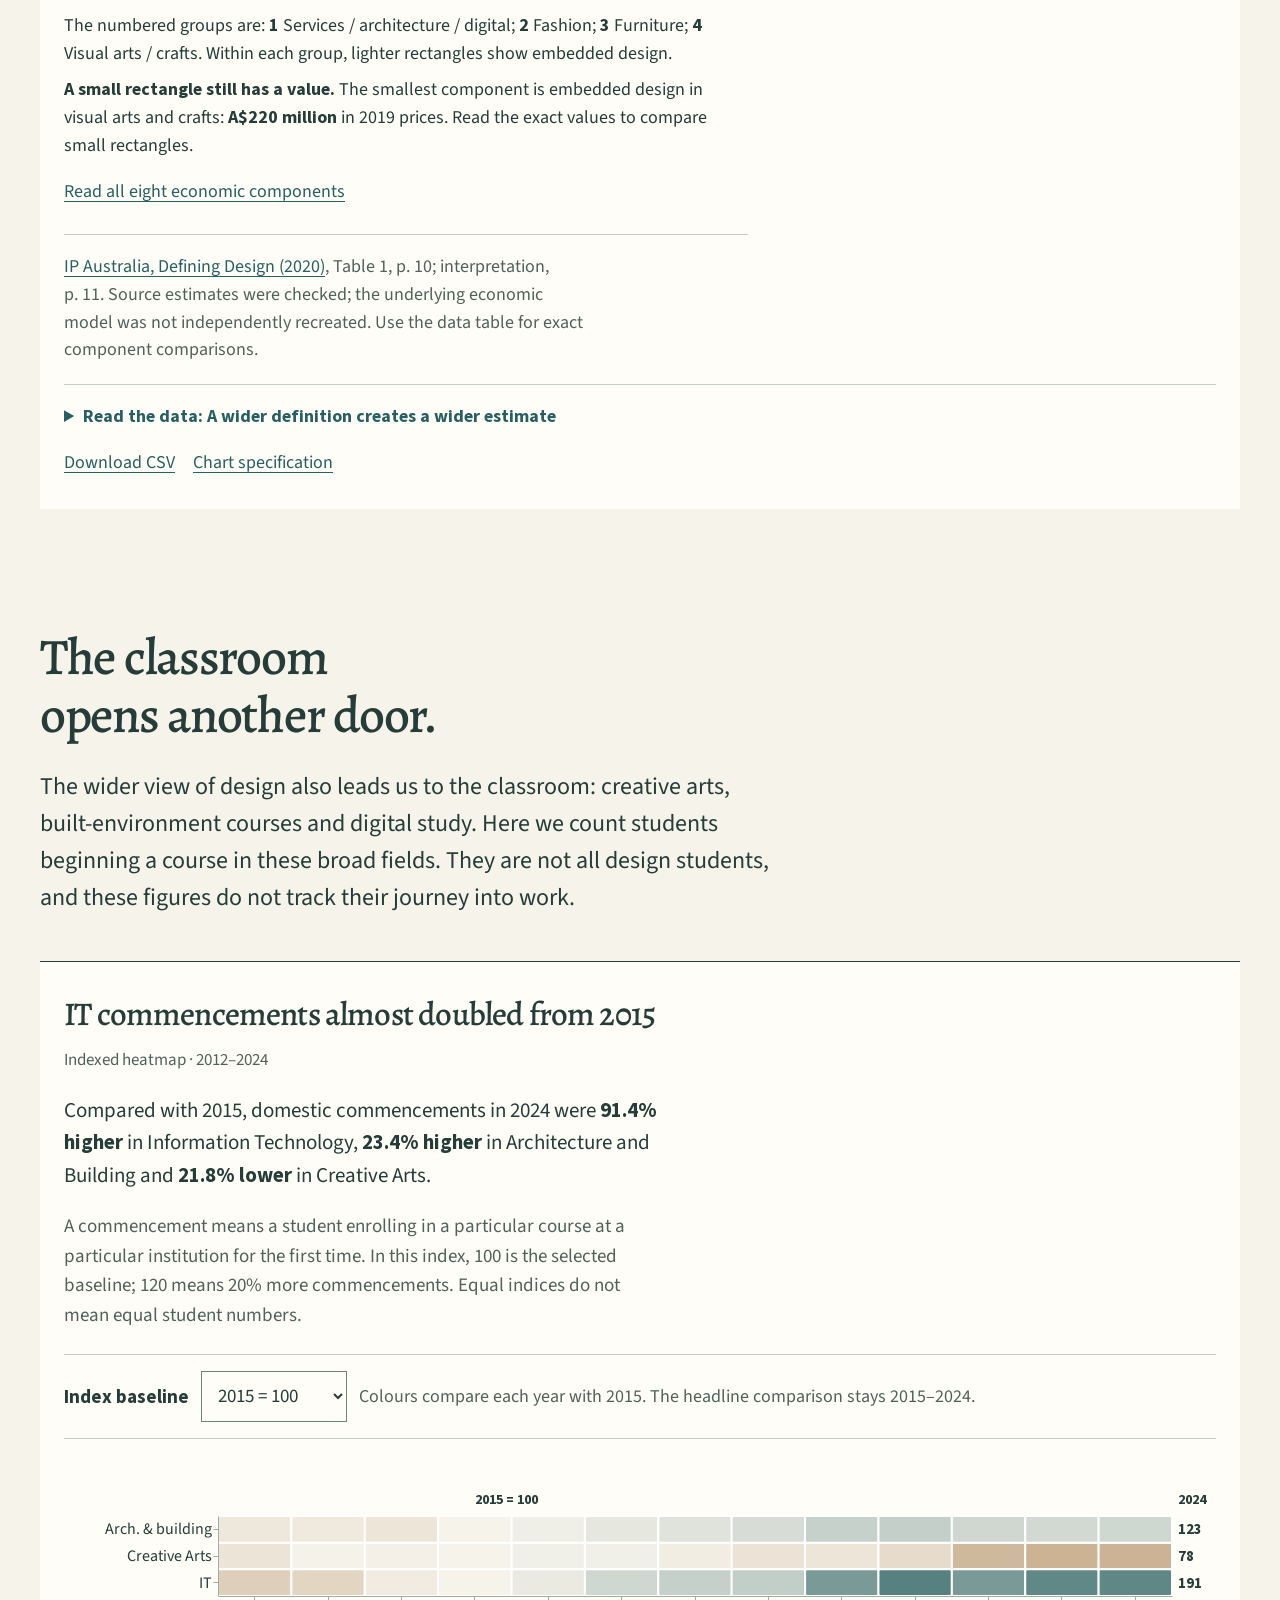
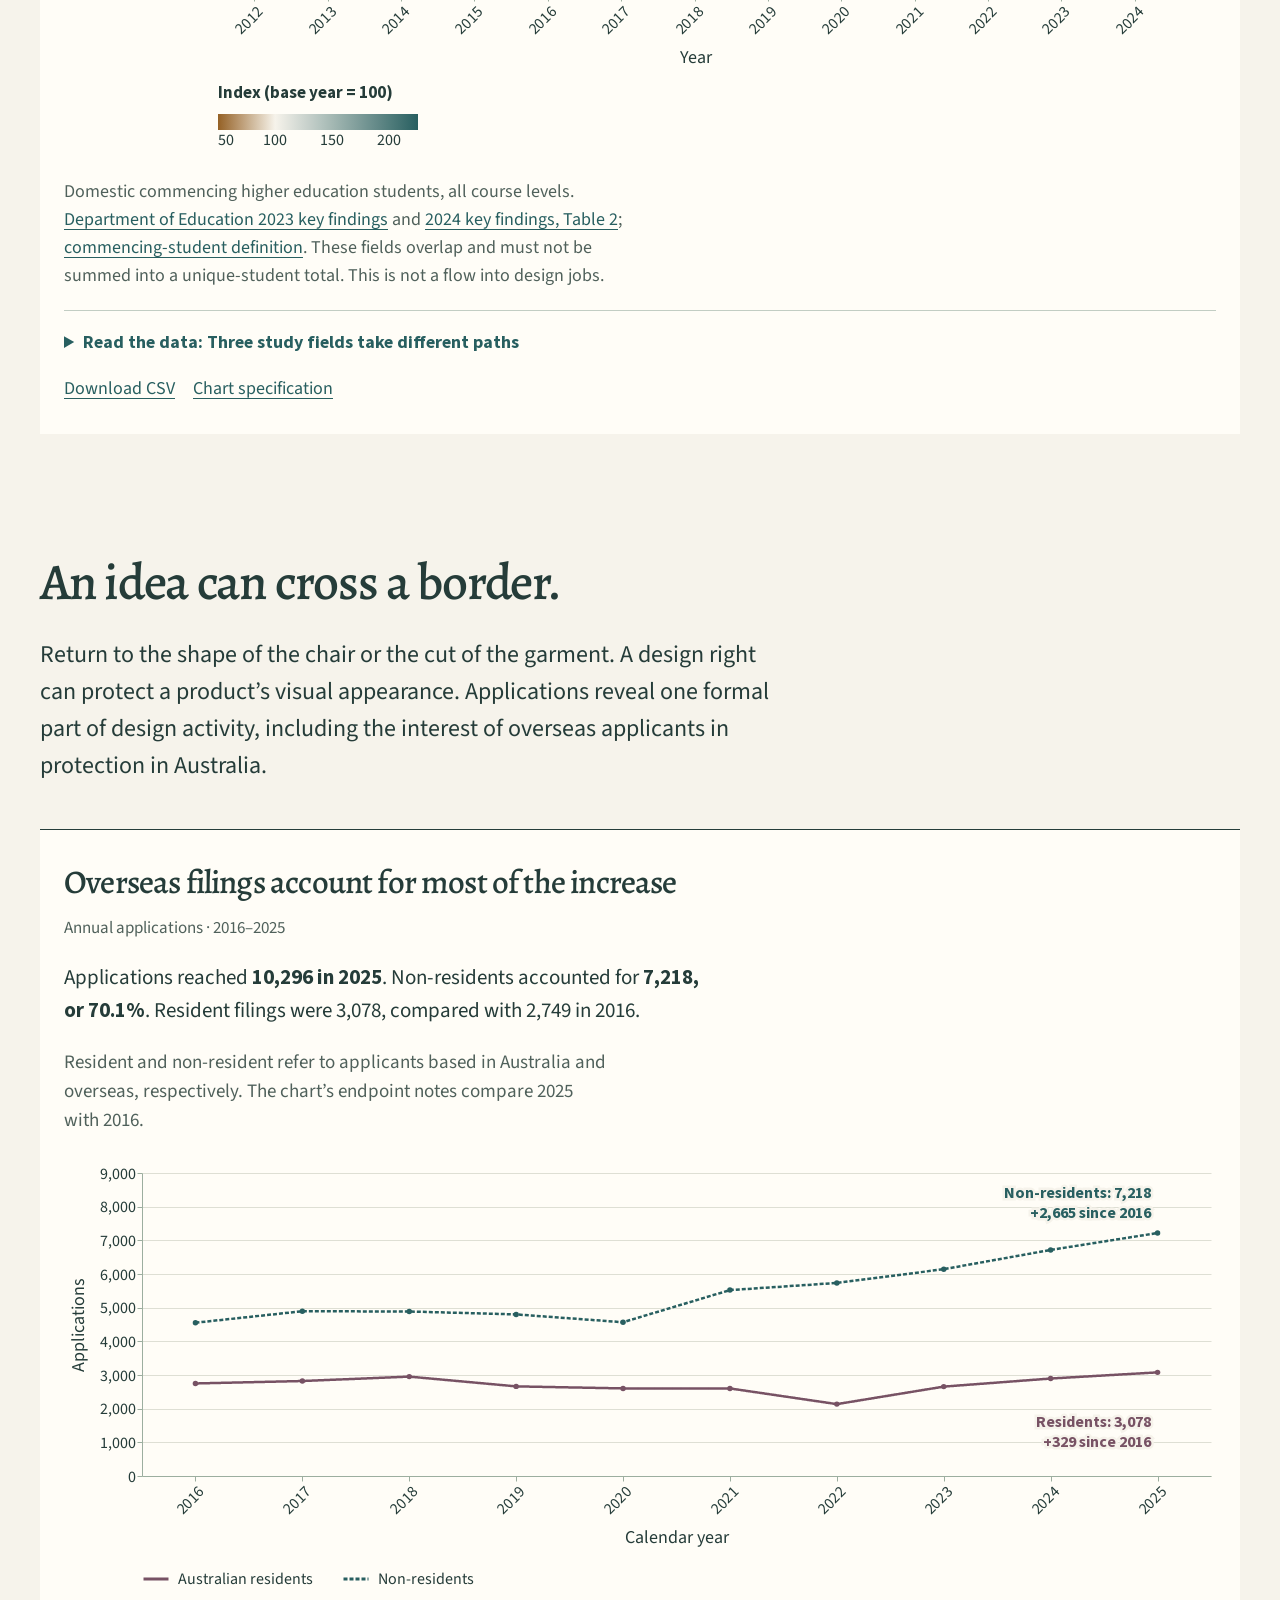
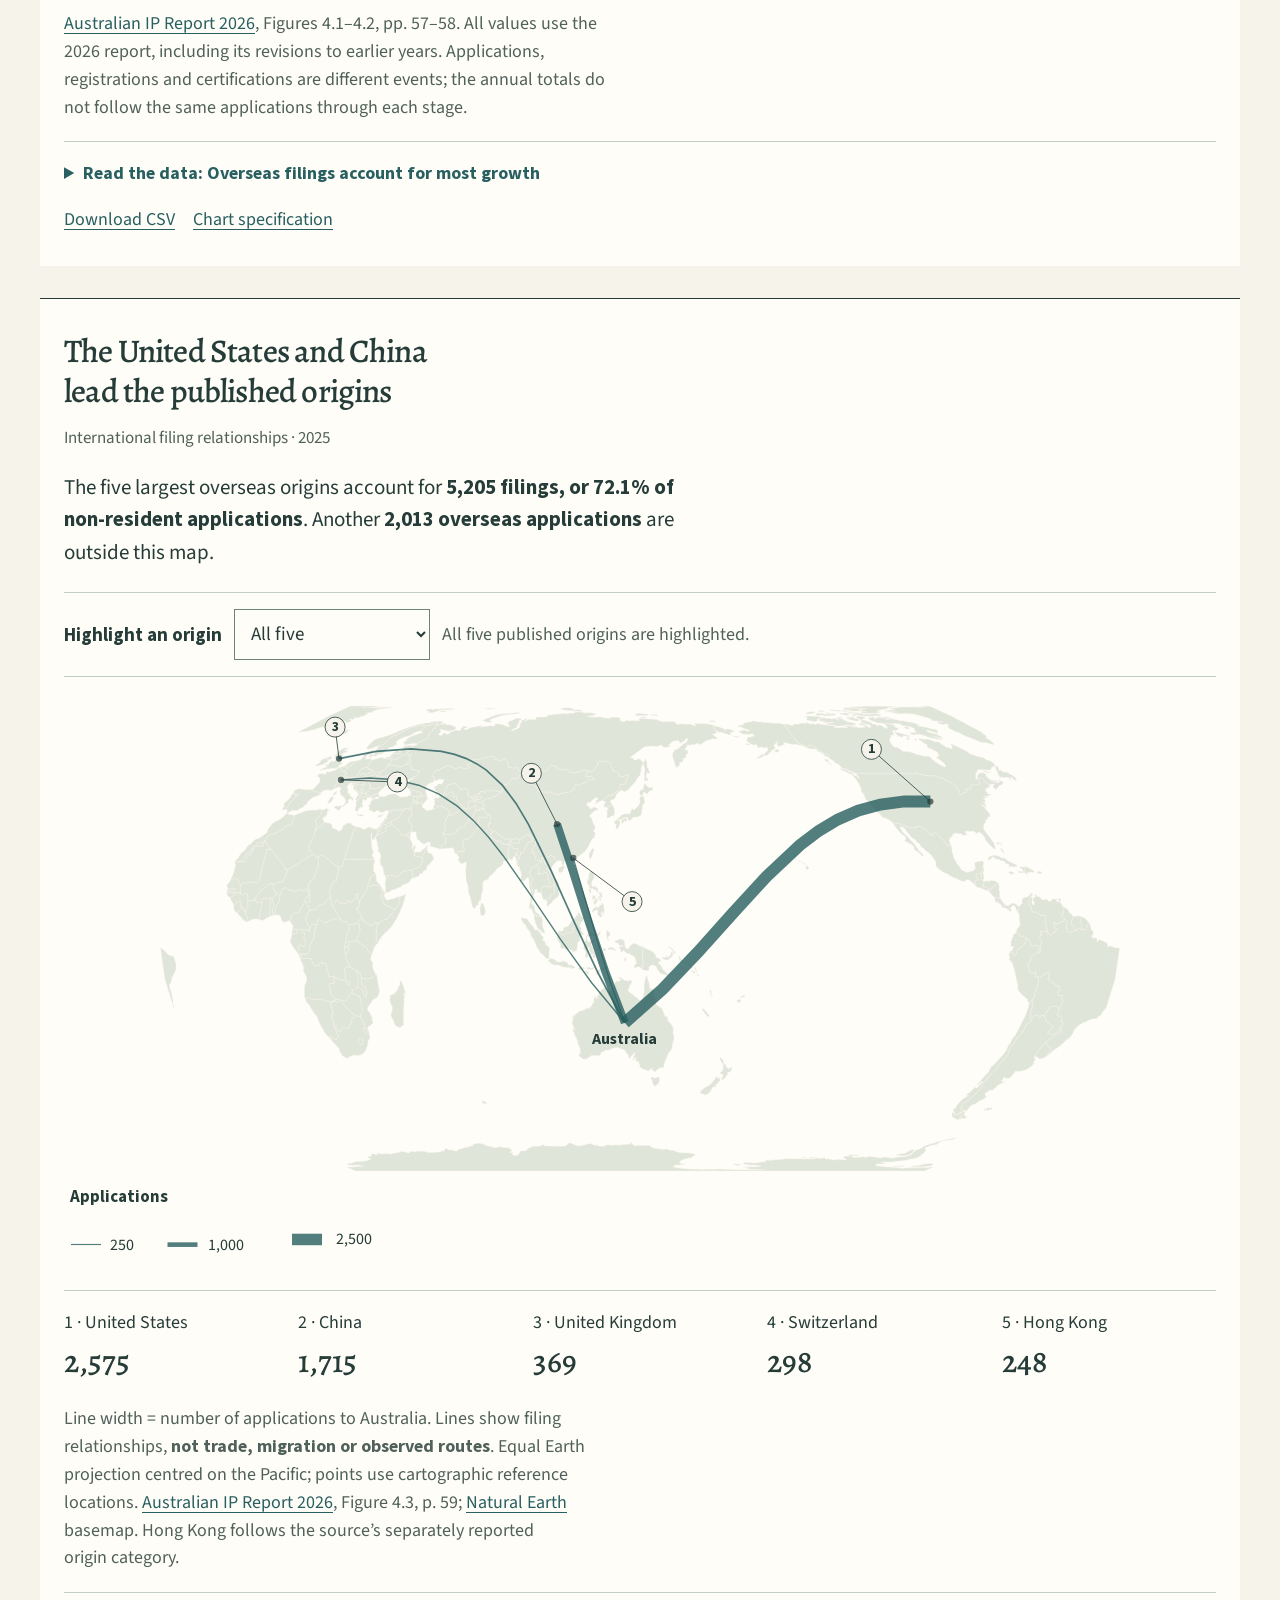
==== commit a9427404: "Bring sources credits and the hand-drawn sketch onto one page" ====
--- a/index.html
+++ b/index.html
@@ -6,12 +6,14 @@
 <meta name="description" content="An illustrated field guide to the people, studios and ideas behind Australia’s design industries. Thirteen data visualisations for Malaysian readers.">
 <meta name="author" content="Reynard Andyti Putra Kaban">
 <title>Behind everyday design: A field guide to Australia’s design industries</title>
-<link rel="stylesheet" href="styles.css?v=20261027-story-3">
-<script src="assets/vega-6.4.0.min.js" defer></script><script src="assets/vega-lite-6.5.0.min.js" defer></script><script src="assets/vega-embed-7.3.0.min.js" defer></script><script src="app.js?v=20261027-story-3" defer></script>
+<link rel="icon" href="assets/favicon.png" type="image/png" sizes="64x64">
+<link rel="icon" href="assets/design-mark.svg" type="image/svg+xml">
+<link rel="stylesheet" href="styles.css?v=20261027-notes-1">
+<script src="assets/vega-6.4.0.min.js" defer></script><script src="assets/vega-lite-6.5.0.min.js" defer></script><script src="assets/vega-embed-7.3.0.min.js" defer></script><script src="app.js?v=20261027-notes-1" defer></script>
 </head>
 <body>
 <a class="skip" href="#story">Skip to the story</a>
-<header class="masthead"><a href="#top" class="brand">The design field guide</a><span>Australia, seen through data</span><a href="#sources">Sources &amp; credits</a></header>
+<header class="masthead"><a href="#top" class="brand"><img class="brand-mark" src="assets/design-mark.svg" width="40" height="40" alt=""><span>The design field guide</span></a><span>Australia, seen through data</span><a href="#sources">About the guide</a></header>
 <main id="top"><section class="hero"><div class="hero-copy">
 <h1>Behind <br>everyday <br><em>design.</em>
 </h1>
@@ -201,25 +203,36 @@
 <p>The chair is still a chair. But behind it, we can now ask about a person’s work, a business’s main activity, or a protected appearance. The same habit travels well, from Australia to a classroom in Malaysia.</p>
 <p><strong>Before trusting a headline, ask: what is counted, in which year, and compared with what?</strong></p>
 </div></section>
-<section id="sources" class="methods"><h2>About the data</h2>
-<div class="two">
-<div>
-<h3>Different views of design</h3>
-<p>The story brings together counts of people, businesses and design-right applications. Each describes a different part of design; they do not form one combined industry total. Education figures cover broad fields, while the economic estimate is a historical benchmark.</p>
-<h3>Why the years differ</h3>
-<p>The maps and business-size comparison use June 2025 counts; business entries and exits cover July 2024 to June 2025. Workforce profiles use the 2021 Census, separately from the 2006–2011 comparison. Education ends in 2024 and design-right applications in 2025. The historical economic estimate combines the periods stated beside its chart.</p>
-</div>
-<div>
-<h3>Read the values behind the charts</h3>
-<p>Every chart includes a data table, CSV download and readable Vega or Vega-Lite specification. Published rounding and confidentiality adjustments are retained. Essential findings and limitations appear beside the charts, with labels and line styles supporting the colour encodings.</p>
-<p><a href="audit-summary.html">More about the datasets and their limitations</a> · <a href="chart-manifest.json">Chart and data manifest</a></p>
-</div>
-</div>
-<h2 class="credits-heading">Sources and credits</h2>
-<p>Prepared by <strong>Reynard Andyti Putra Kaban</strong> for FIT3179, Monash University Malaysia. Published data checked on <time datetime="2026-10-26"><strong>26 October 2026</strong></time>. Page updated on <time datetime="2026-10-27">27 October 2026</time>.</p>
-<p>ABS boundaries: CC BY 4.0, adapted for web mapping. Natural Earth: public domain. Vega libraries: BSD-3-Clause. Fonts: SIL Open Font License. <a href="assets/THIRD-PARTY-NOTICES.txt">Third-party notices</a>.</p>
+<section id="sources" class="methods field-notes" aria-labelledby="field-notes-title">
+<div class="notes-heading"><h2 id="field-notes-title">About this field guide</h2><p>Sources, context and the hand-drawn sketch, collected here for a closer look.</p></div>
+<div class="notes-layout">
+<div class="colophon">
+<h3>Behind everyday design</h3>
+<p>A field guide to Australia’s design industries for Malaysian readers. The people, businesses and applications tell different parts of the story.</p>
+<p class="byline">Created by<br><strong>Reynard Andyti Putra Kaban</strong><br>FIT3179 · Monash University Malaysia</p>
+<dl class="publication-dates"><div><dt>Source data checked</dt><dd><time datetime="2026-10-26">26 October 2026</time></dd></div><div><dt>Page updated</dt><dd><time datetime="2026-10-27">27 October 2026</time></dd></div></dl>
 <p class="ai-credit"><strong>AI acknowledgement:</strong> OpenAI ChatGPT supported research, artwork and code assistance.</p>
-<details class="source-register"><summary>Sources and further reading</summary><ol>
+</div>
+<div class="field-note-folds">
+<details class="field-note" id="data-notes"><summary>Data coverage and limitations</summary>
+<div class="detail-body"><p><strong>Different views, different totals.</strong> People, businesses and design-right applications describe different populations and periods. They should not be added together or treated as one continuous series.</p>
+<h3>People</h3>
+<p>ABS Census figures compare seven occupations in 2006 and 2011. Jobs and Skills Australia profiles provide a separate 2021 snapshot of eight occupations, experimentally recoded to OSCA 2024. These are selected roles, not the entire design workforce.</p>
+<h3>Businesses</h3>
+<p>The maps and business-size comparison use ABS counts from June 2025. Entries and exits cover July 2024 to June 2025. The rate map compares specialised design businesses with all businesses in the same state and year. Industry categories describe a business’s main activity. Published rounding and confidentiality adjustments are preserved.</p>
+<h3>Study</h3>
+<p>Department of Education figures cover domestic commencements in three broad fields, 2012–2024. The heatmap compares each field with its own baseline of 100. These are not design-only enrolments, graduate counts or measured pathways into employment.</p>
+<h3>Design rights</h3>
+<p>The Australian IP Report 2026 provides application counts for 2016–2025. The filing map shows five overseas origins contributing 5,205 applications in 2025; another 2,013 overseas applications are outside the map. Applications, registrations and certifications are separate events.</p>
+<h3>Economic contribution</h3>
+<p>IP Australia’s <em>Defining Design</em> (2020) estimates value added, a contribution to gross domestic product (GDP), in constant 2019 Australian dollars. Industry estimates average 2008–09 to 2016–17; embedded-designer estimates average 2011 and 2016. The treemap preserves these mixed periods and does not estimate the current economy.</p>
+<h3>Occupation categories</h3>
+<p>ABS correspondence tables connect selected ANZSCO 2022 categories with OSCA 2024 categories. Lines show full or partial relationships between definitions, not people changing jobs.</p>
+<h3>Maps</h3>
+<p>ABS ASGS 2021 and Natural Earth supply the boundaries and reference locations. Boundaries are simplified for web display. Map points represent states or origin locations, not business addresses; filing lines are not observed travel routes.</p>
+<p>Every chart includes an equivalent data table, a CSV download and a readable Vega or Vega-Lite specification. Published rounding and confidentiality adjustments are retained. Essential findings and limitations sit beside the charts, with labels and line styles supporting the colour encodings.</p></div></details>
+<details class="field-note" id="source-register"><summary>Sources and further reading</summary><div class="detail-body">
+<ol>
 <li>
 <a href="https://www.abs.gov.au/AUSSTATS/abs@.nsf/Lookup/6273.0Explanatory%20Notes12011?OpenDocument">ABS Employment in Culture, 2011</a>: two-Census comparison, Table 1.</li>
 <li>
@@ -239,7 +252,29 @@
 <li>
 <a href="https://geo.abs.gov.au/arcgis/rest/services/ASGS2021/STE/MapServer">ABS ASGS 2021 geography</a> and <a href="https://www.naturalearthdata.com/downloads/110m-cultural-vectors/110m-admin-0-countries/">Natural Earth</a>: generalised boundaries and reference locations.</li>
 </ol>
-<p><a href="audit-summary.html">About the data</a> · <a href="chart-manifest.json">Chart and data manifest</a></p></details></section>
+<p>The chart manifest lists chart identifiers, data filenames and table columns. <a href="chart-manifest.json" download>Download the chart manifest</a>.</p>
+</div></details>
+<details class="field-note" id="credits"><summary>Credits and reuse</summary><div class="detail-body">
+<p>ABS boundaries are adapted for web mapping under CC BY 4.0. Natural Earth geography is in the public domain. Vega libraries use the BSD-3-Clause licence. Alegreya and Source Sans 3 use the SIL Open Font License.</p>
+<p>The opening artwork is an illustrative scene, not evidence of Australian-made products. The hand-drawn sketch below is supplied by the author.</p>
+<p><a href="assets/THIRD-PARTY-NOTICES.txt" download>Download the third-party notices</a> for library, font and geography acknowledgements.</p>
+</div></details>
+<details class="field-note" id="sketch"><summary>The hand-drawn sketch</summary><div class="detail-body">
+<p>This hand-drawn sheet brings together the chart ideas and chapter groupings for the field guide.</p>
+<div class="sketch-toolbar"><button id="sketch-zoom" type="button" aria-controls="sketch-viewer" aria-pressed="false" hidden>Enlarge the sketch</button><a href="assets/hand-drawn-sketch.pdf" download>Download the sketch PDF (4.1 MB)</a></div>
+<p class="quiet" id="sketch-zoom-status" role="status">Enlarge the sketch to read the handwriting.</p>
+<figure class="sketch-figure"><div class="sketch-viewport" id="sketch-viewer" tabindex="0" role="region" aria-label="Hand-drawn sketch preview" aria-describedby="sketch-zoom-status"><img src="assets/hand-drawn-sketch.jpg" width="1500" height="2611" loading="lazy" decoding="async" alt="Hand-drawn sheet titled Everyday Design, with chart ideas grouped under People, Studios, Economic Value, Study, Design Rights and Changing Names. A text description follows."></div>
+<figcaption>Hand-drawn sketch by Reynard Andyti Putra Kaban. The PDF retains the supplied scan; the preview is compressed for the web.</figcaption></figure>
+<details class="sketch-description"><summary>Read the sketch description</summary><ul>
+<li><strong>People:</strong> bars compare the earlier workforce, circles compare working patterns, and linked axes compare employer industries.</li>
+<li><strong>Studios:</strong> two Australian maps compare business concentration and counts. A mosaic shows business size; a waterfall shows entries and exits; box plots compare state exit rates.</li>
+<li><strong>Economic value:</strong> a treemap represents the historical benchmark, with 2019 prices noted.</li>
+<li><strong>Study:</strong> a heatmap compares broad study fields using an index baseline of 100.</li>
+<li><strong>Design rights:</strong> lines show annual applications and a world map shows overseas filing origins.</li>
+<li><strong>Changing names:</strong> links compare ANZSCO and OSCA occupation definitions. A margin note reminds readers to compare different years carefully.</li>
+</ul></details>
+</div></details>
+</div></div></section>
 </main><footer><span>Behind everyday design</span><p>Reynard Andyti Putra Kaban · FIT3179 · Updated 27 October 2026</p>
 <a href="#top">Back to the beginning ↑</a></footer><noscript><p class="note">JavaScript is needed to draw the charts. The written findings remain available. Download the data from <a href="chart-manifest.json">the chart manifest</a>.</p></noscript>
 </body>
--- a/styles.css
+++ b/styles.css
@@ -37,3 +37,44 @@
 p,figcaption,dd,li{text-wrap:pretty}
 .mosaic-label-key{display:none}
 @media(max-width:400px){.mosaic-label-key{display:block}}
+
+/* The colophon collects supporting material without leaving the story. */
+.brand{display:flex;align-items:center;gap:12px}
+.brand-mark{display:block;flex:none;width:40px;height:40px}
+.notes-heading{display:grid;grid-template-columns:minmax(0,.85fr) minmax(0,1.35fr);gap:64px;align-items:start;margin-bottom:36px}
+.notes-heading h2,.notes-heading p{margin:0}
+.notes-heading p{max-width:46ch;color:var(--muted)}
+.notes-layout{display:grid;grid-template-columns:minmax(0,.85fr) minmax(0,1.35fr);gap:64px;align-items:start}
+.colophon{border-top:1px solid var(--line);padding-top:24px;min-width:0}
+.methods .colophon h3{margin:0 0 16px;font-size:30px}
+.colophon p{max-width:44ch;margin:0 0 24px}
+.byline{line-height:1.65}
+.publication-dates{font-size:18px;margin:28px 0}
+.publication-dates>div{display:flex;flex-wrap:wrap;justify-content:space-between;gap:4px 18px;padding:9px 0;border-bottom:1px solid var(--line)}
+.publication-dates dt{color:var(--muted)}
+.publication-dates dd{margin:0;font-variant-numeric:tabular-nums}
+.field-note-folds{min-width:0;border-top:1px solid var(--line)}
+.field-note{border-bottom:1px solid var(--line);scroll-margin-top:24px}
+.field-note>summary{cursor:pointer;min-height:64px;padding:20px 0;font:500 28px/1.25 var(--heading);color:var(--ink)}
+.field-note>summary:hover{color:var(--accent)}
+.field-note>summary::marker{font-size:.6em;color:var(--accent)}
+.detail-body{padding:0 0 24px;font-size:19px;line-height:1.6;overflow-wrap:anywhere}
+.detail-body>p{margin:0 0 20px;max-width:68ch}
+.detail-body>p:last-child{margin-bottom:0}
+.methods .detail-body h3{font:700 20px/1.4 var(--body);margin:28px 0 8px}
+.detail-body ol,.detail-body ul{padding-left:24px;margin:0 0 22px}
+.detail-body li{margin-bottom:16px}
+.sketch-toolbar{display:flex;align-items:center;flex-wrap:wrap;gap:16px 24px;margin:24px 0 12px;font-size:18px}
+.sketch-toolbar button{min-height:48px;padding:10px 16px;border:1px solid var(--accent);border-radius:0;background:var(--sage);color:var(--ink);font:700 18px/1.4 var(--body);cursor:pointer}
+.sketch-toolbar button:hover{background:var(--ink);color:var(--plate)}
+.sketch-toolbar button:focus-visible{outline:3px solid var(--ochre);outline-offset:5px}
+.sketch-toolbar a{padding:10px 0}
+.sketch-figure{margin:20px 0 24px}
+.sketch-viewport{max-width:100%;border:1px solid var(--line);background:var(--plate)}
+.sketch-viewport img{display:block;width:100%;height:auto}
+.sketch-viewport.is-enlarged{overflow:auto;max-height:75vh;overscroll-behavior:contain}
+.sketch-viewport.is-enlarged img{width:1500px;max-width:none}
+.sketch-description>summary{color:var(--accent);font-weight:700;cursor:pointer;min-height:44px;padding:8px 0}
+.sketch-description ul{margin-top:16px}
+@media(max-width:900px){.notes-heading,.notes-layout{grid-template-columns:1fr;gap:28px}.notes-heading{margin-bottom:32px}.colophon p{max-width:60ch}.publication-dates{max-width:440px}.notes-layout{gap:36px}}
+@media(max-width:520px){.brand{max-width:none;flex:1;gap:9px}.brand-mark{width:34px;height:34px}.brand span{max-width:145px}.masthead{gap:14px}.masthead>a:last-child{flex:none;max-width:86px}.field-note>summary{font-size:26px}.methods .colophon h3{font-size:28px}.detail-body{font-size:19px}}
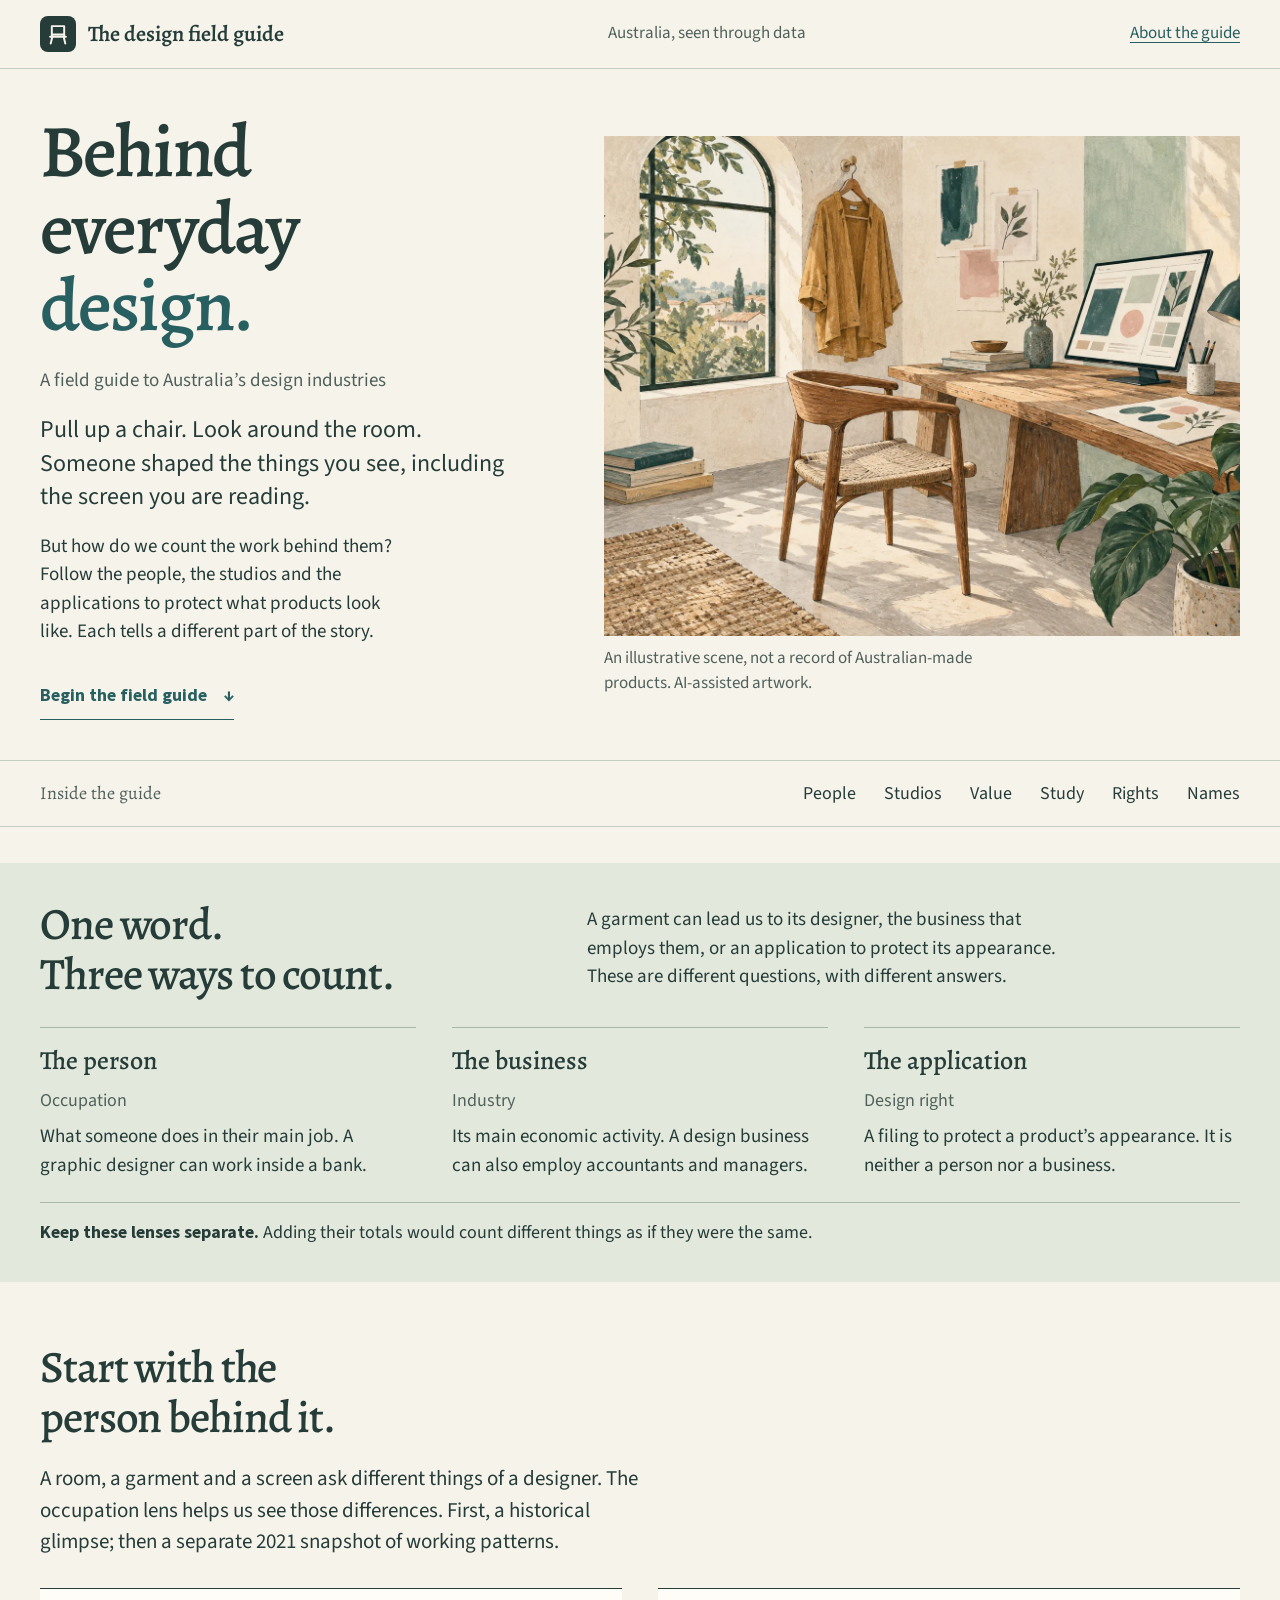
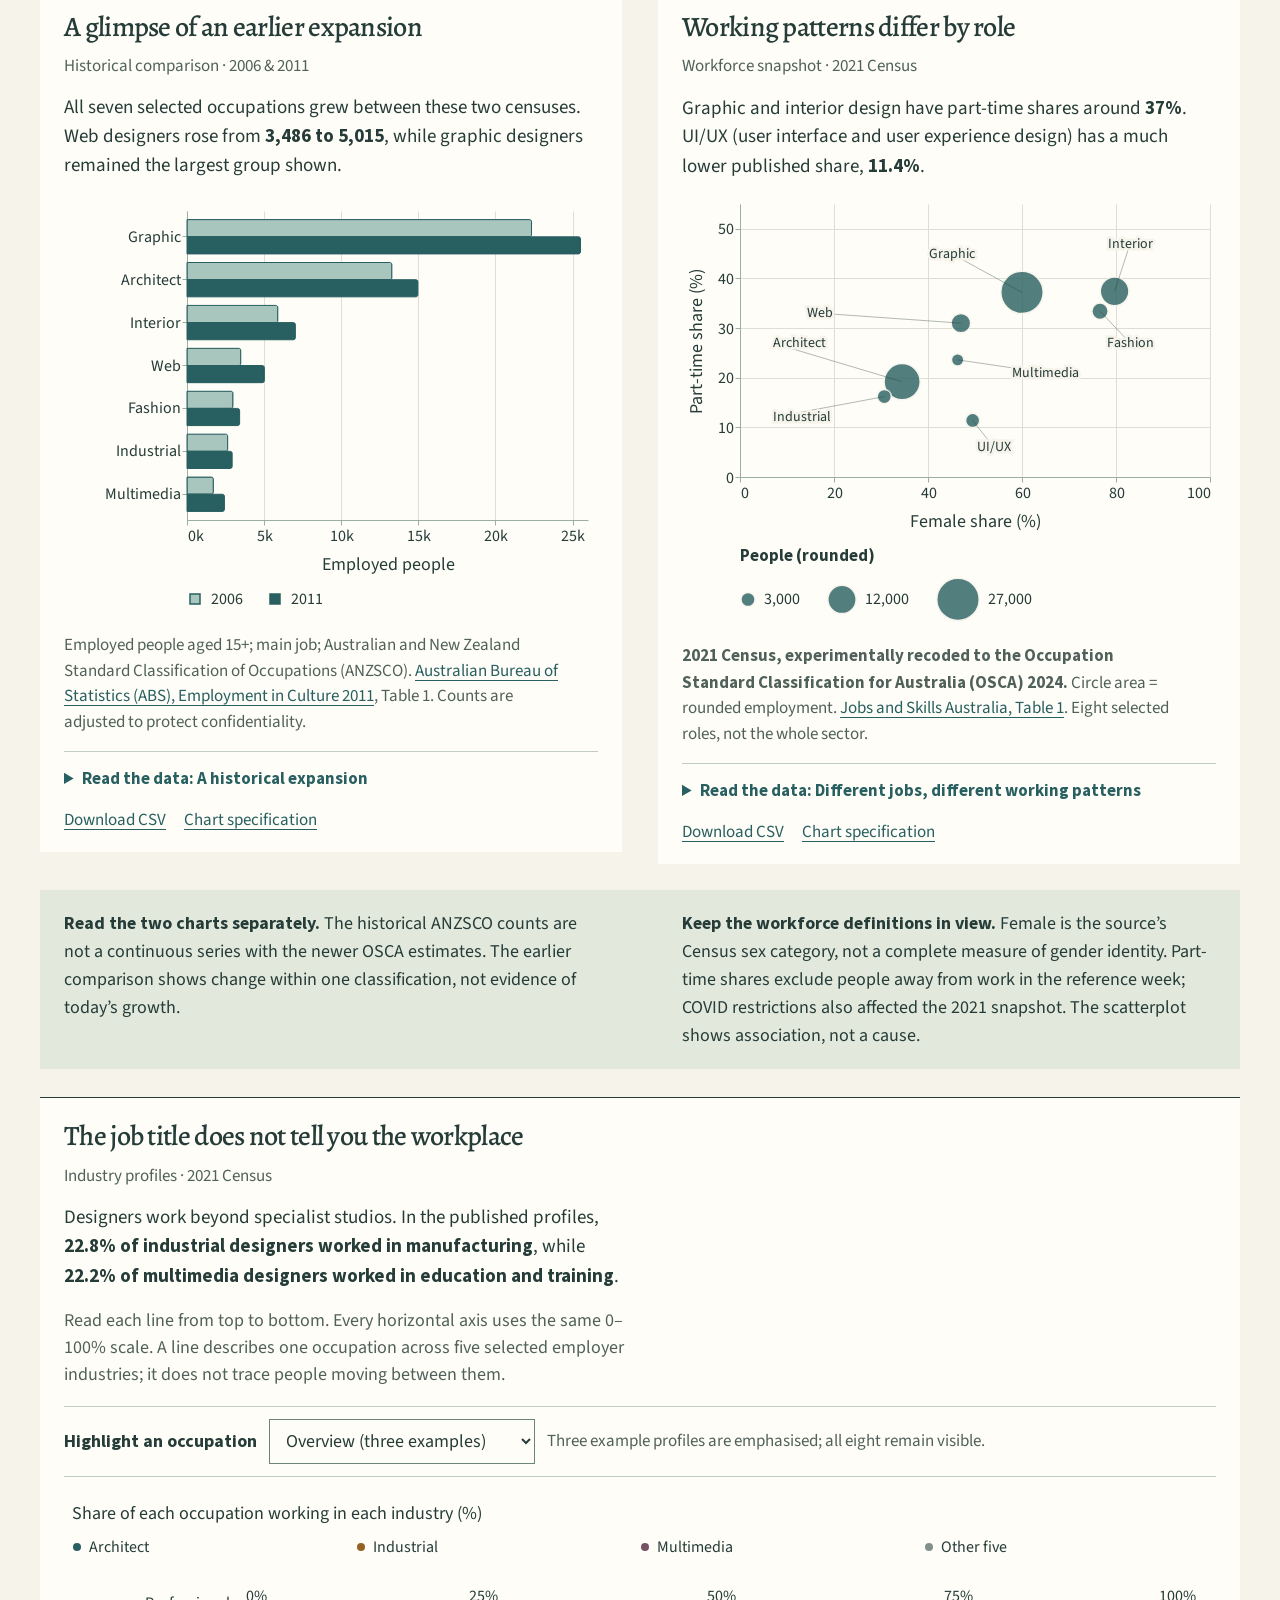
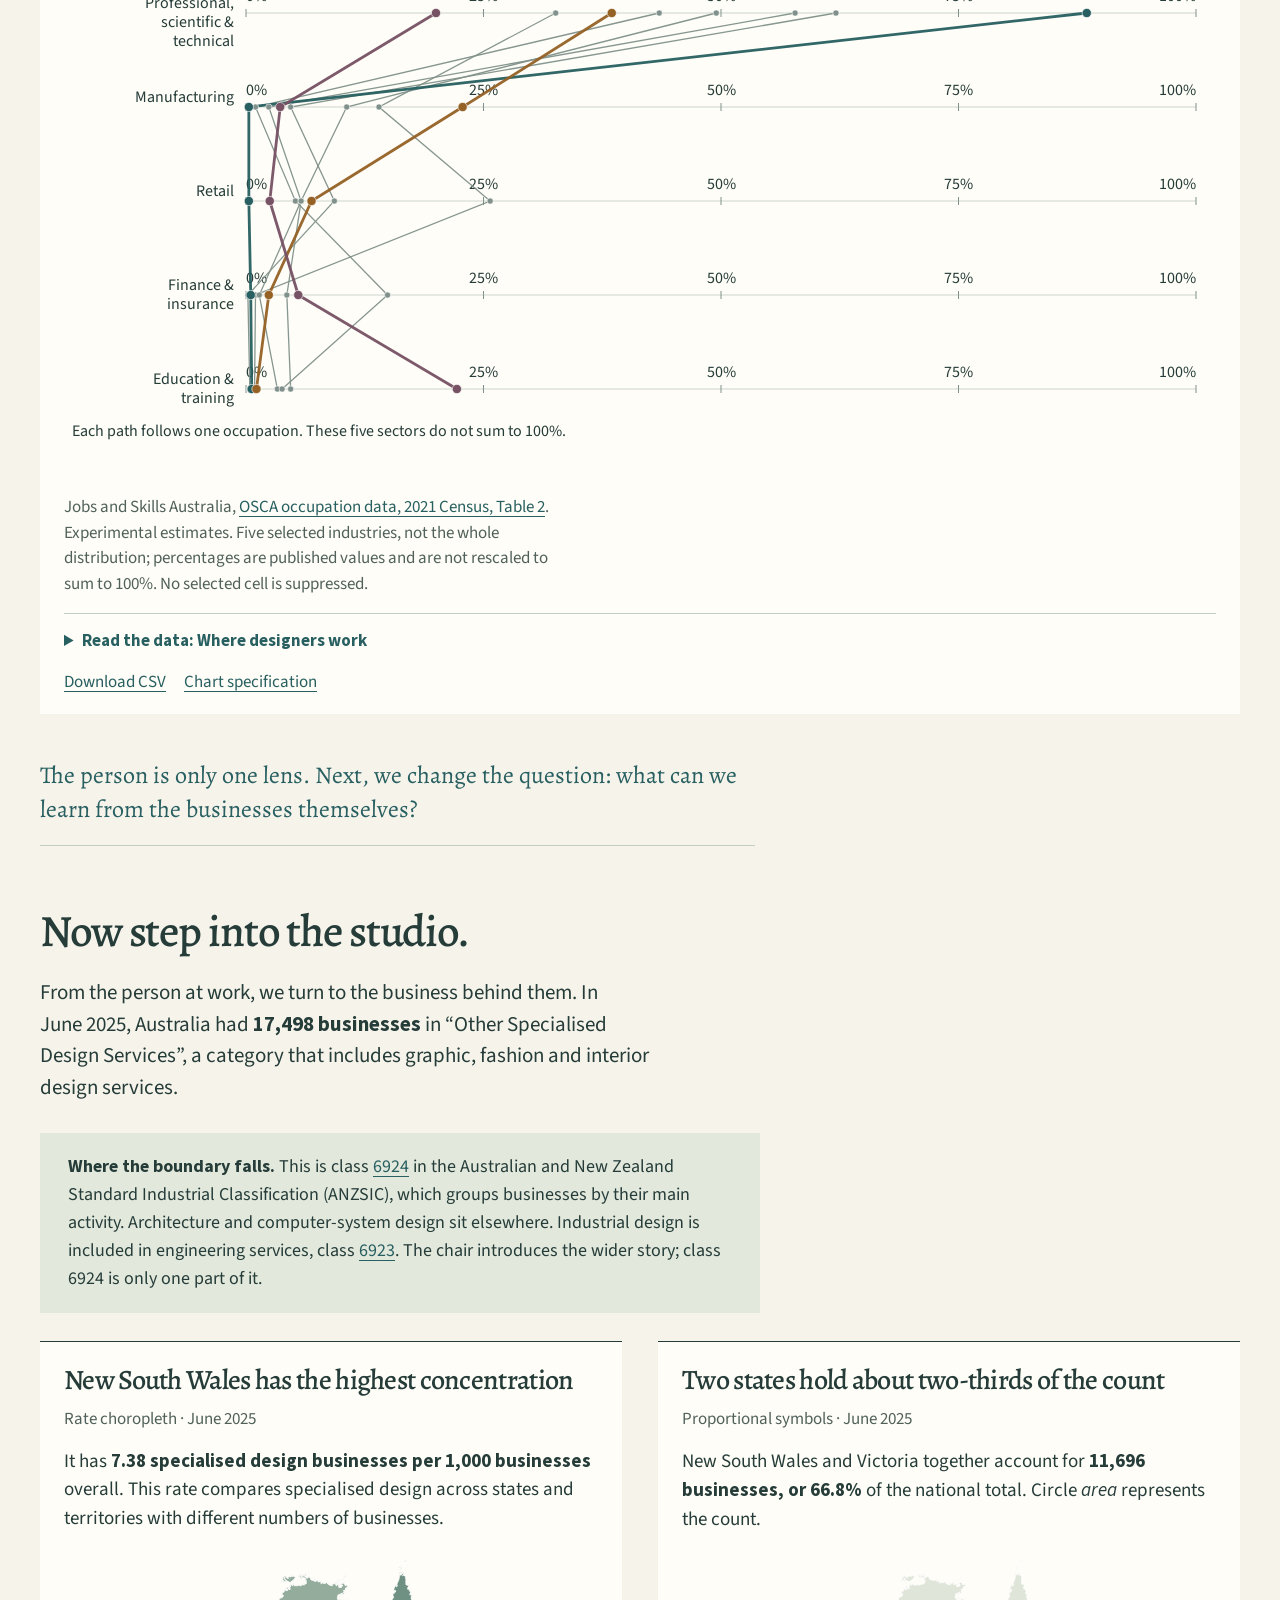
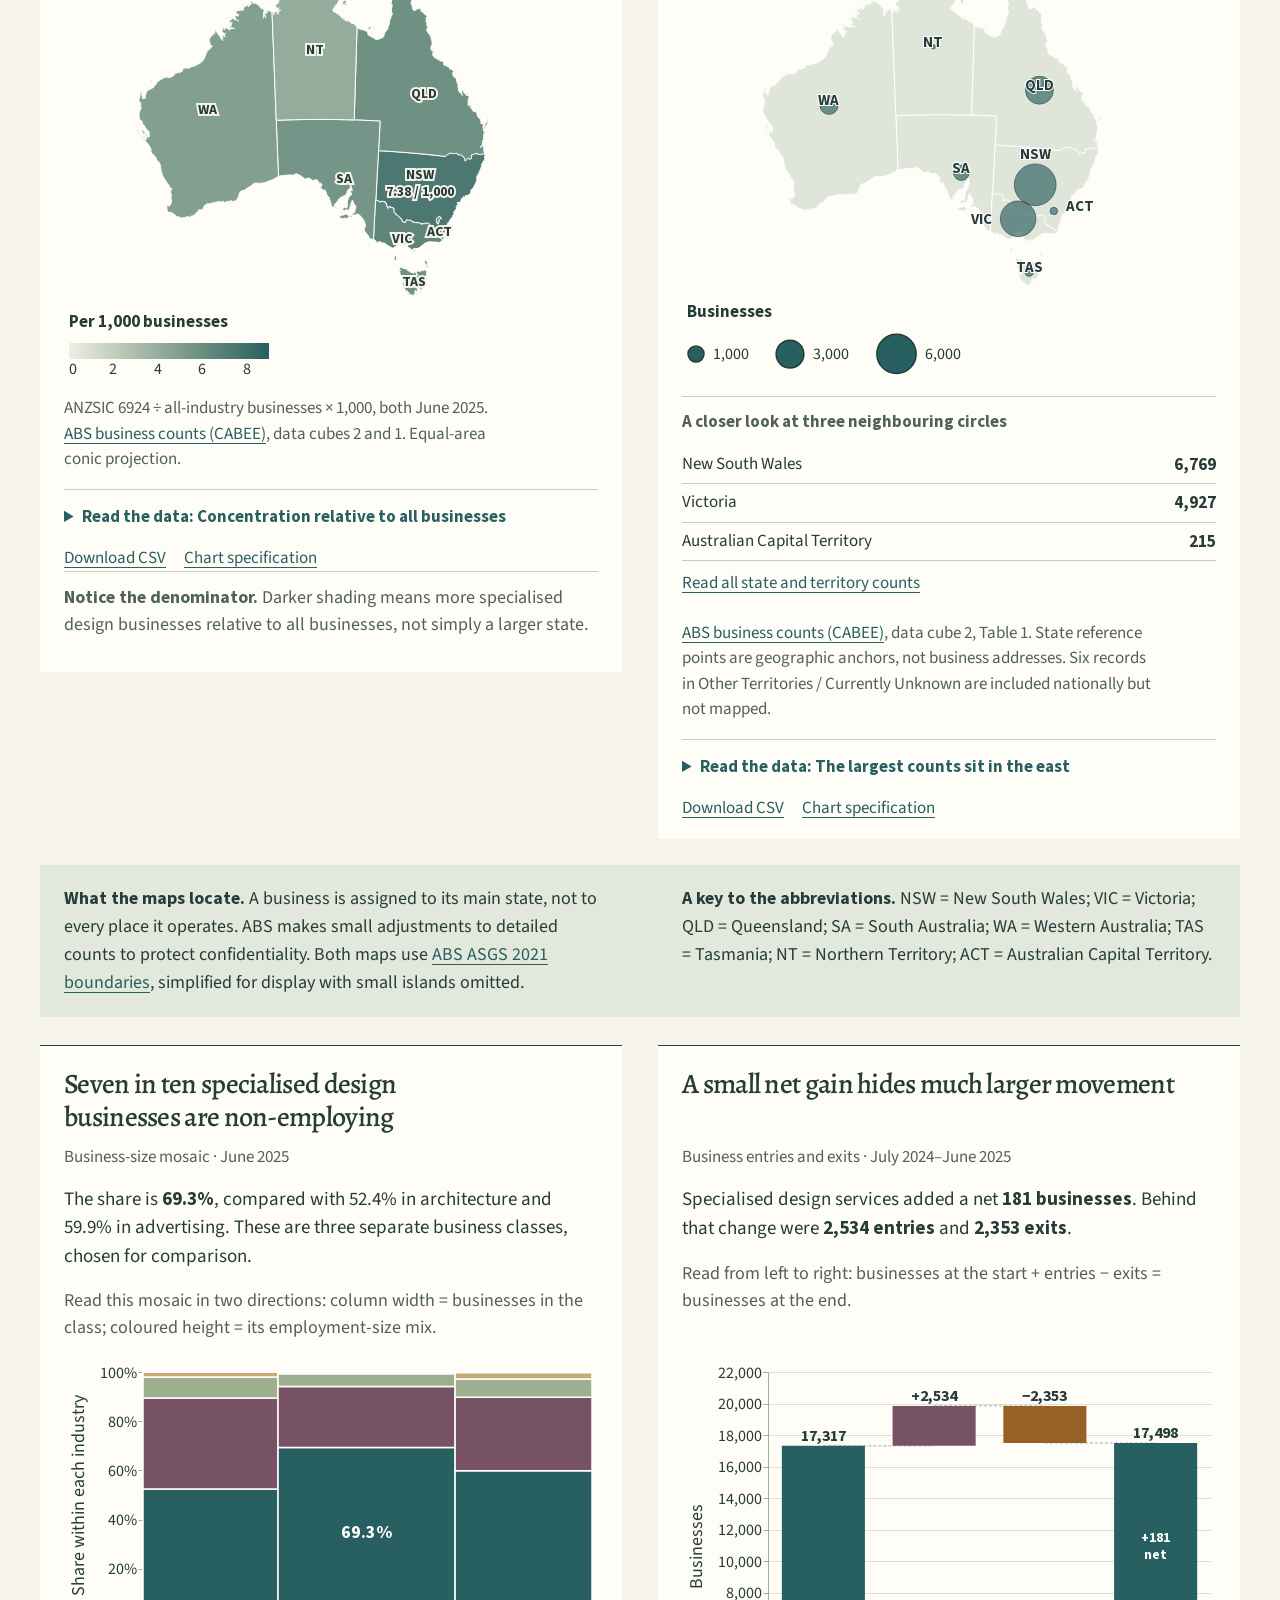
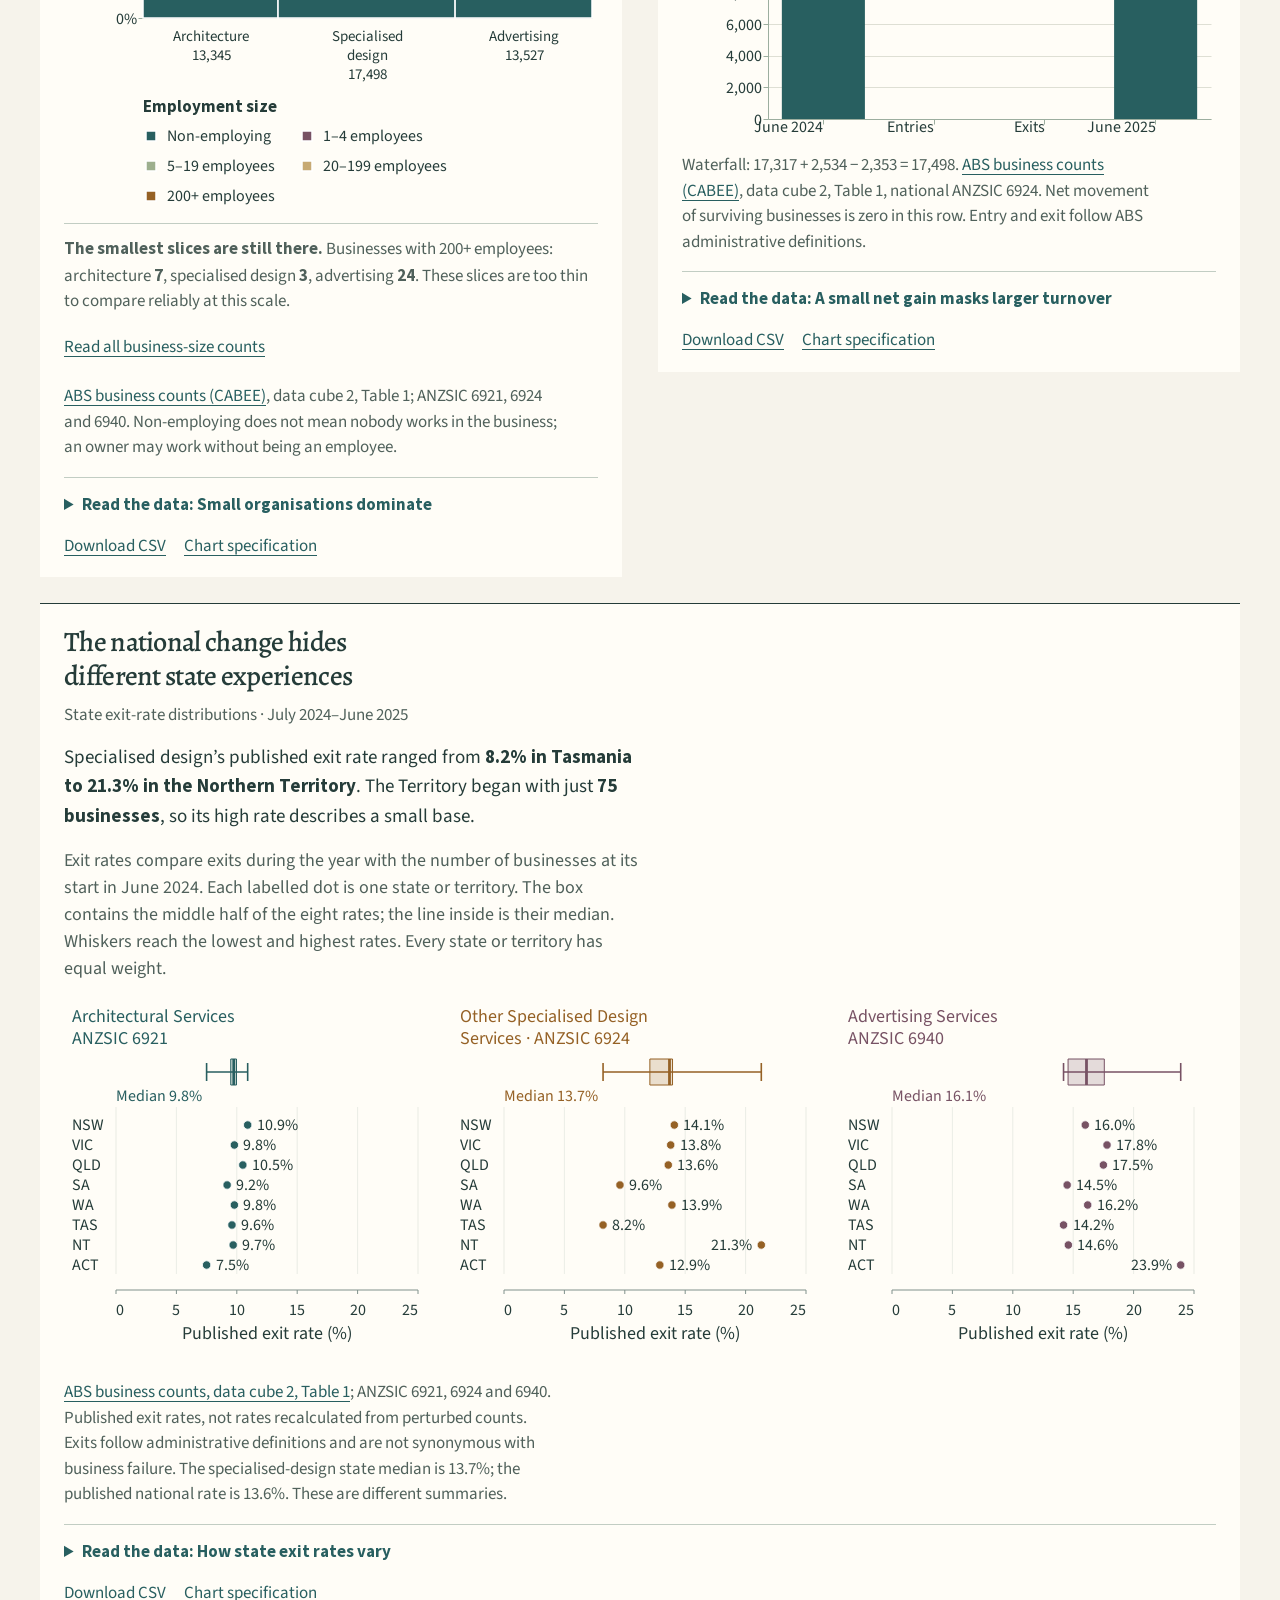
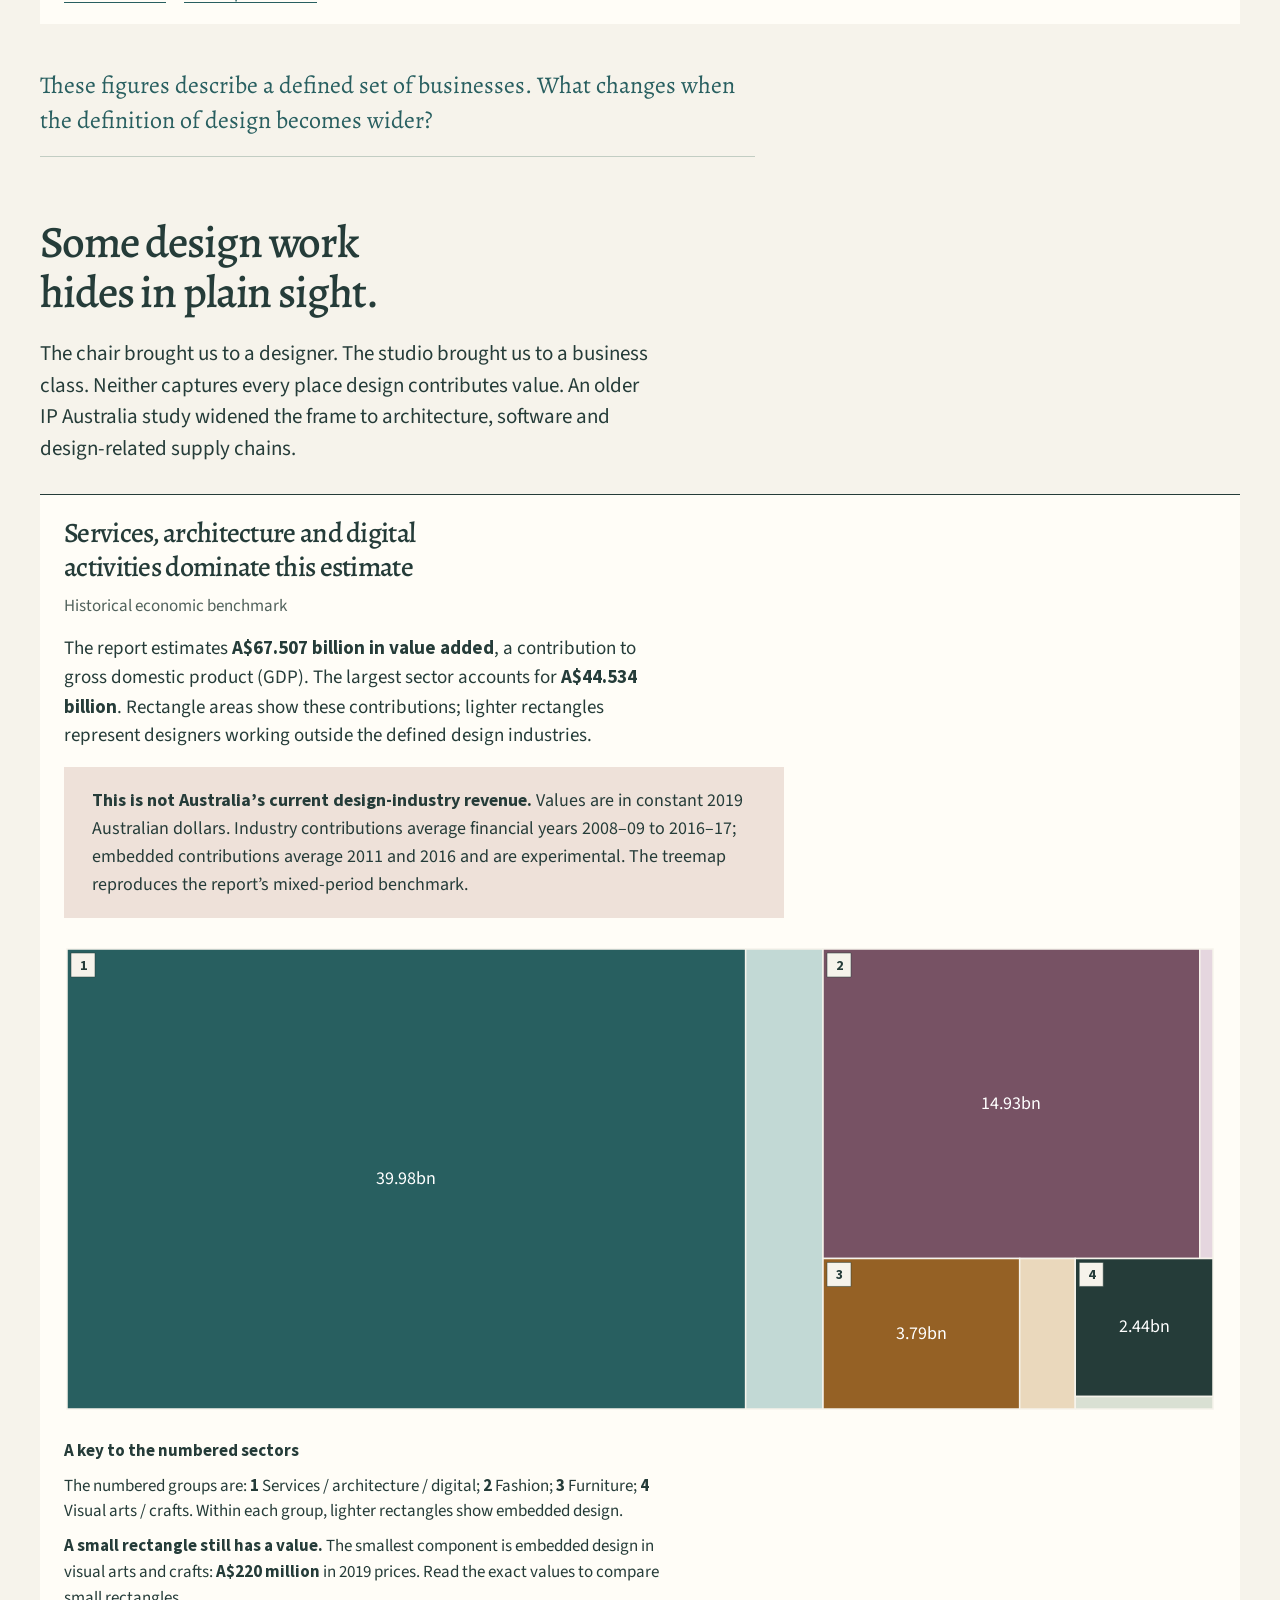
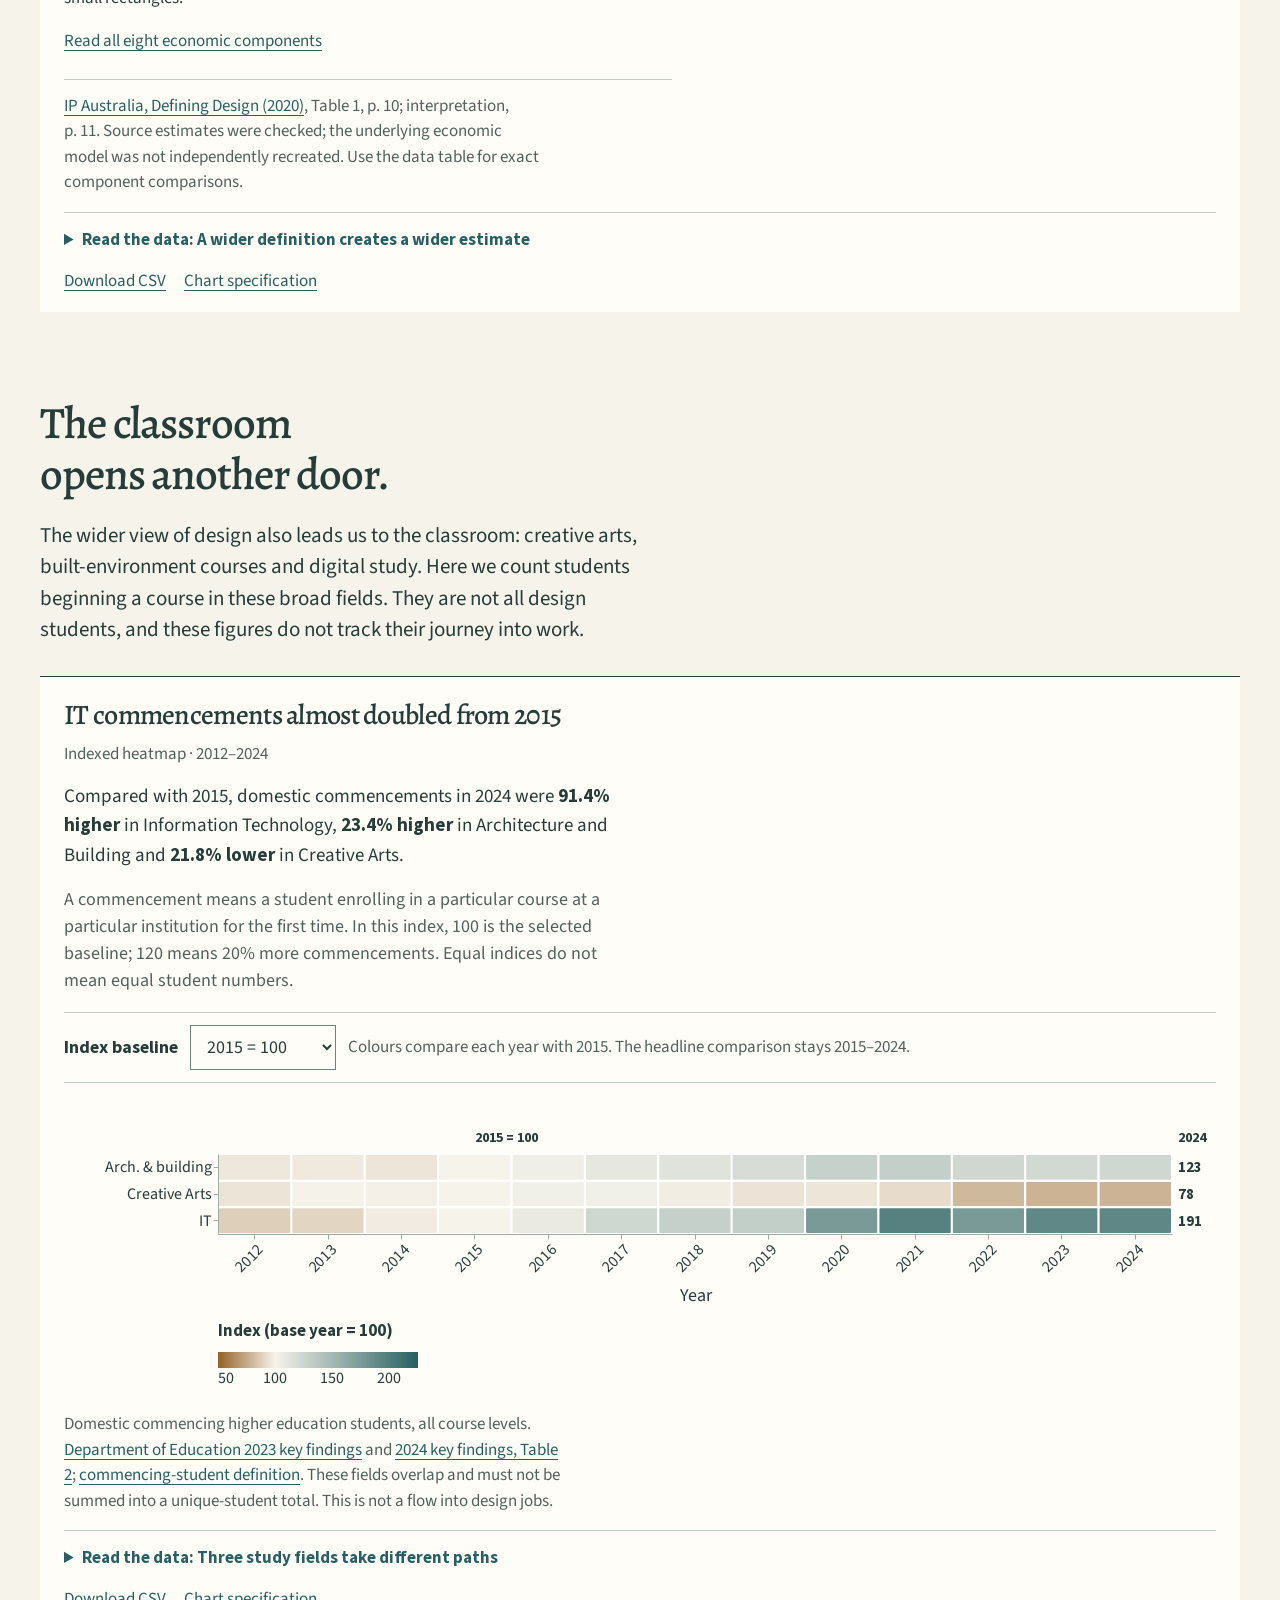
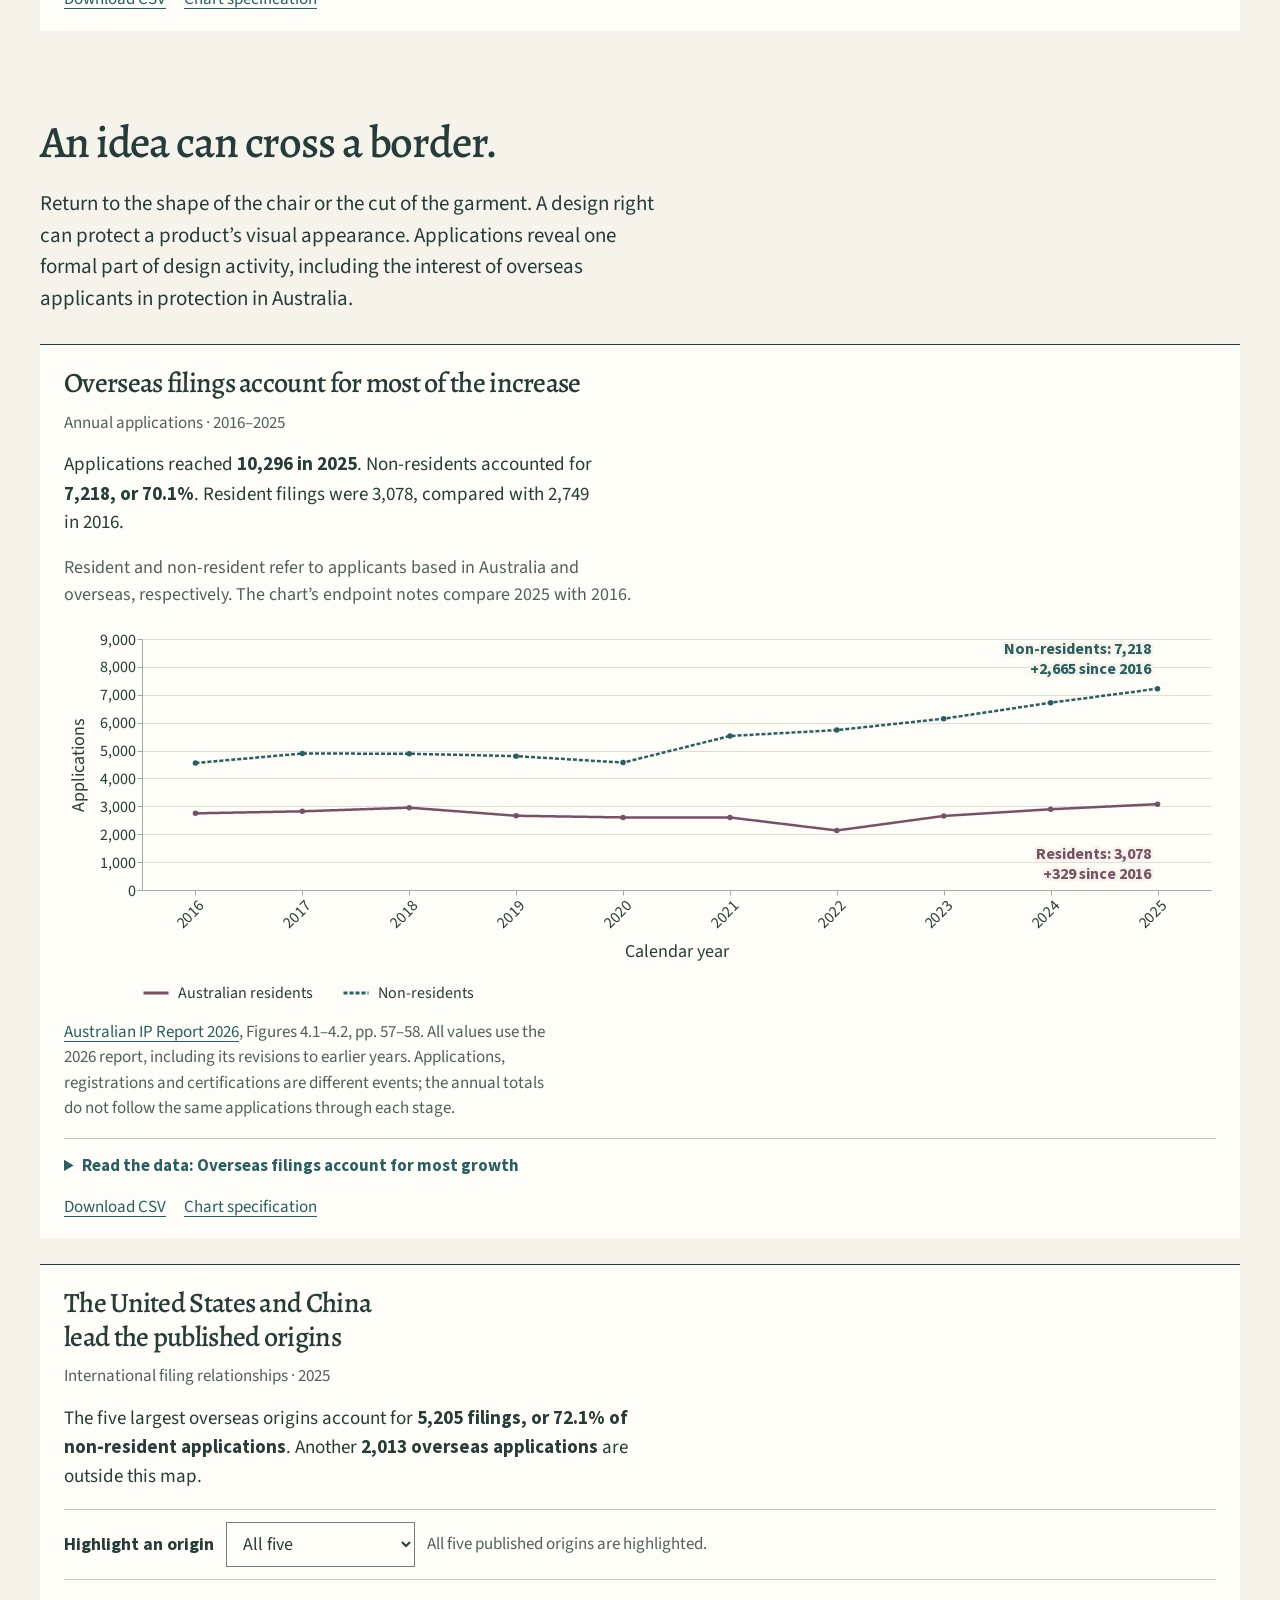
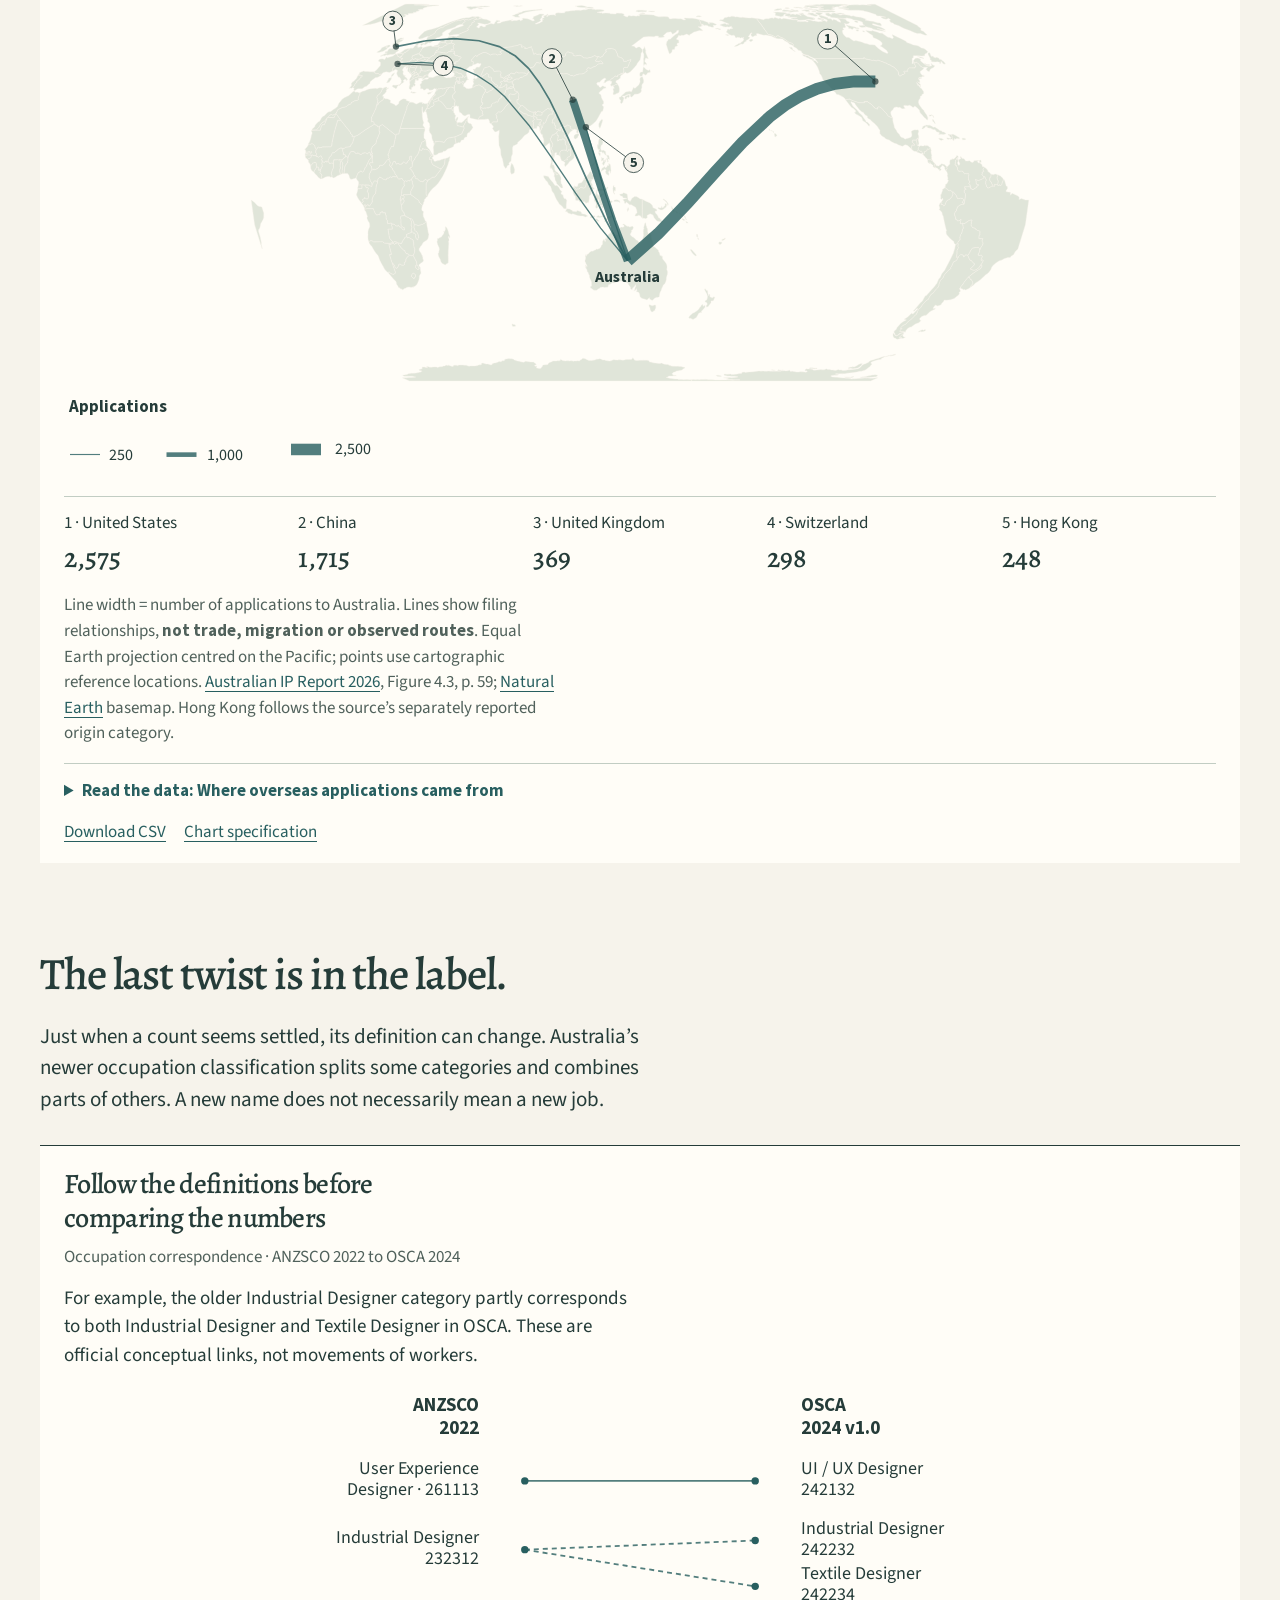
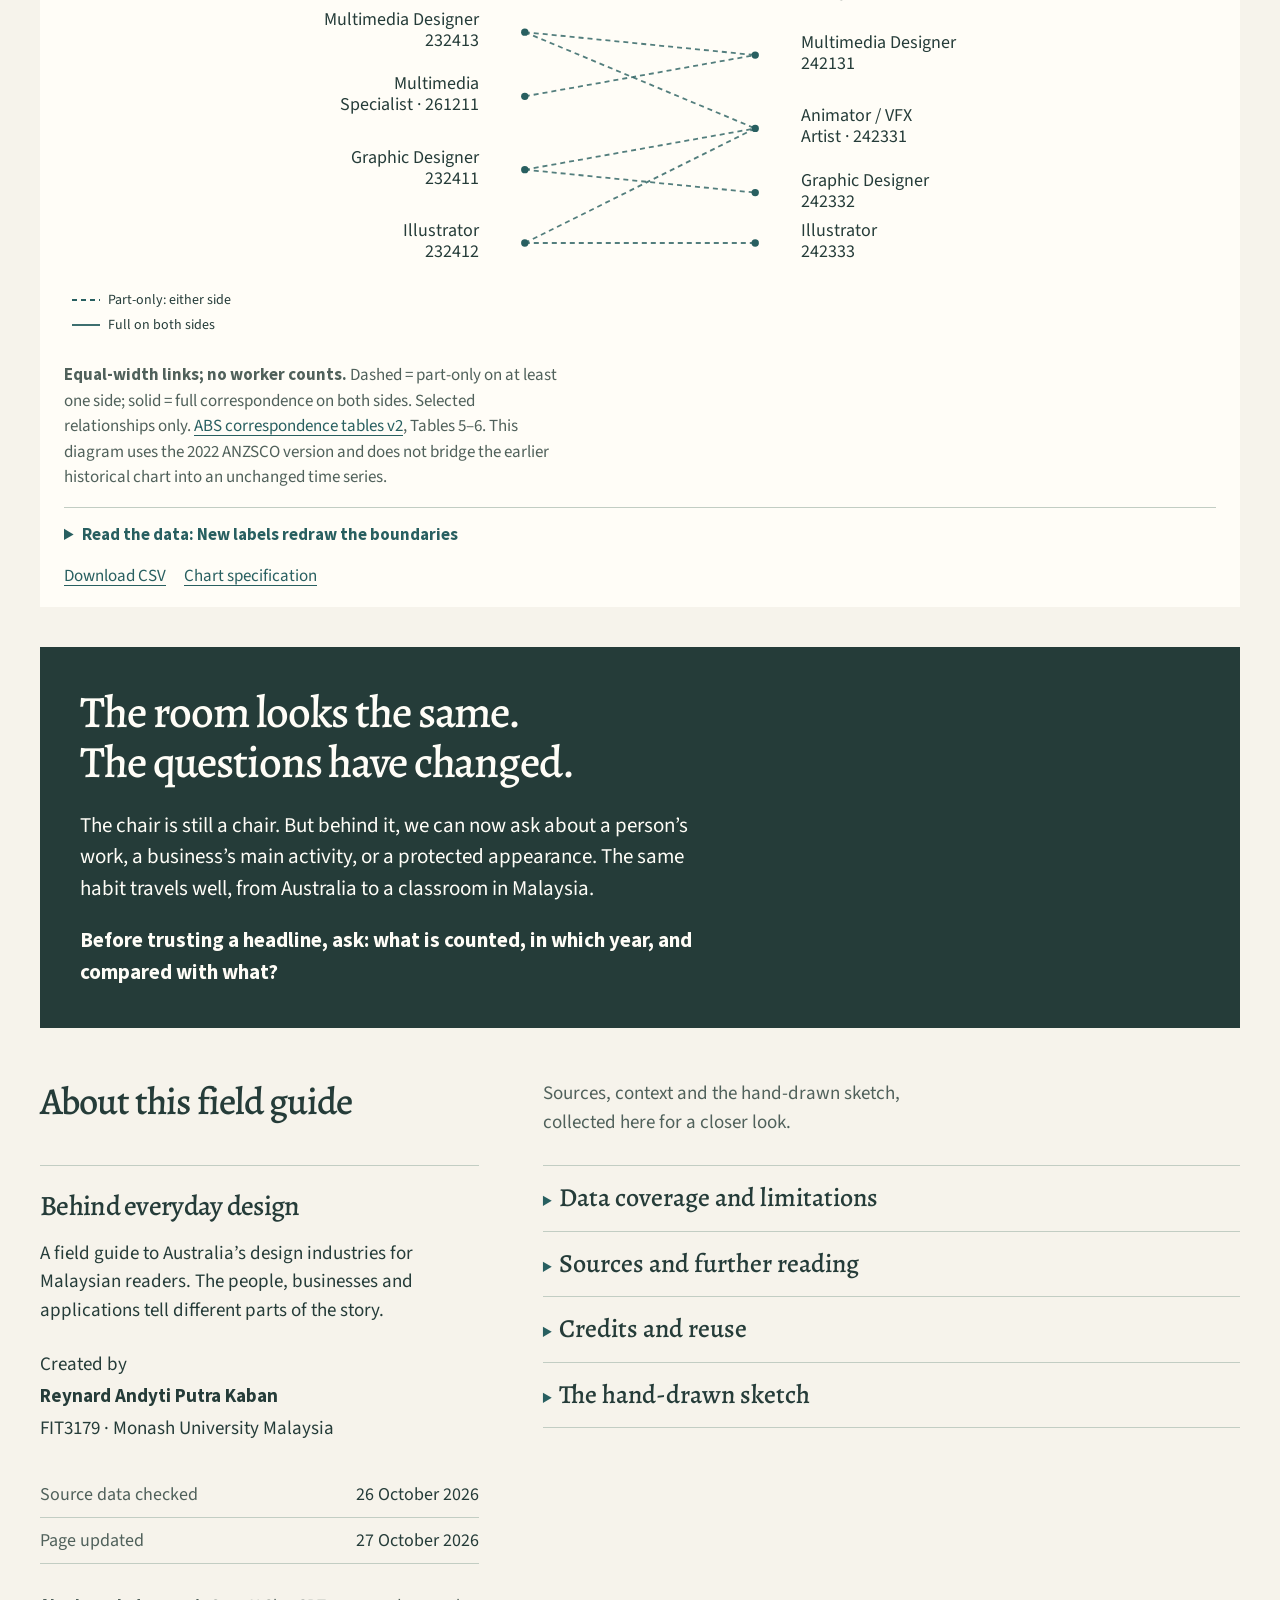
==== commit 74b9548f: "Simplify the footer attribution and refresh desktop styling" ====
--- a/index.html
+++ b/index.html
@@ -8,8 +8,8 @@
 <title>Behind everyday design: A field guide to Australia’s design industries</title>
 <link rel="icon" href="assets/favicon.png" type="image/png" sizes="64x64">
 <link rel="icon" href="assets/design-mark.svg" type="image/svg+xml">
-<link rel="stylesheet" href="styles.css?v=20261027-notes-1">
-<script src="assets/vega-6.4.0.min.js" defer></script><script src="assets/vega-lite-6.5.0.min.js" defer></script><script src="assets/vega-embed-7.3.0.min.js" defer></script><script src="app.js?v=20261027-notes-1" defer></script>
+<link rel="stylesheet" href="styles.css?v=20261027-compact-1">
+<script src="assets/vega-6.4.0.min.js" defer></script><script src="assets/vega-lite-6.5.0.min.js" defer></script><script src="assets/vega-embed-7.3.0.min.js" defer></script><script src="app.js?v=20261027-compact-1" defer></script>
 </head>
 <body>
 <a class="skip" href="#story">Skip to the story</a>
@@ -275,7 +275,7 @@
 </ul></details>
 </div></details>
 </div></div></section>
-</main><footer><span>Behind everyday design</span><p>Reynard Andyti Putra Kaban · FIT3179 · Updated 27 October 2026</p>
+</main><footer><span>Behind everyday design</span><p>Reynard Andyti Putra Kaban · FIT3179 · Monash University Malaysia</p>
 <a href="#top">Back to the beginning ↑</a></footer><noscript><p class="note">JavaScript is needed to draw the charts. The written findings remain available. Download the data from <a href="chart-manifest.json">the chart manifest</a>.</p></noscript>
 </body>
 </html>
--- a/styles.css
+++ b/styles.css
@@ -78,3 +78,62 @@
 .sketch-description ul{margin-top:16px}
 @media(max-width:900px){.notes-heading,.notes-layout{grid-template-columns:1fr;gap:28px}.notes-heading{margin-bottom:32px}.colophon p{max-width:60ch}.publication-dates{max-width:440px}.notes-layout{gap:36px}}
 @media(max-width:520px){.brand{max-width:none;flex:1;gap:9px}.brand-mark{width:34px;height:34px}.brand span{max-width:145px}.masthead{gap:14px}.masthead>a:last-child{flex:none;max-width:86px}.field-note>summary{font-size:26px}.methods .colophon h3{font-size:28px}.detail-body{font-size:19px}}
+
+/* Laptop reading: bring each finding closer to its chart without shrinking labels. */
+@media screen and (min-width:901px){
+ body{font-size:19px;line-height:1.5}
+ .masthead{padding-block:16px}
+ .brand{font-size:22px}
+ .brand-mark{width:36px;height:36px}
+ h1{font-size:clamp(60px,5.8vw,80px)}
+ h2{font-size:clamp(36px,3.5vw,48px)}
+ h3{font-size:28px}
+ .hero{padding-block:44px 40px;gap:44px}
+ .hero-art img{height:500px}
+ .subtitle{font-size:19px;margin:18px 0}
+ .dek{font-size:24px;margin:18px 0}
+ .hero-copy>p:not(.dek):not(.subtitle){font-size:19px}
+ .jump{font-size:18px;padding-block:10px}
+ .chapters{font-size:18px;padding-block:16px}
+ .intro{padding-block:36px;margin-top:36px}
+ .definitions{margin-block:28px 22px;gap:36px}
+ .definitions>div{padding-top:16px}
+ .definitions dt{font-size:26px}
+ .definitions dd{font-size:19px;margin-top:10px}
+ .definition-rule{font-size:18px;padding-top:16px}
+ .chapter{padding-top:60px}
+ .chapter-head{margin-bottom:30px}
+ .chapter-head h2{margin-bottom:16px}
+ .chapter-head p{font-size:21px}
+ .chart-card,.wide{padding-block:22px 18px;margin-bottom:26px}
+ .chart-pair{margin-bottom:26px;row-gap:26px}
+ .chart-pair>.chart-card{margin-bottom:0}
+ .chart-card h3{font-size:28px;margin-bottom:10px}
+ .chart-card>p{font-size:19px;margin-bottom:16px}
+ .chart-card .figure-meta{margin-bottom:14px}
+ .chart-card>figure{margin-top:18px}
+ .how{font-size:18px!important}
+ figcaption{font-size:17px;margin-top:14px;line-height:1.5}
+ .chart-tools{font-size:17px;margin-top:16px;padding-top:6px}
+ .chart-tools>p{margin-top:6px}
+ .chart-reading-note{font-size:17px;margin-top:14px;padding-top:12px}
+ .control{font-size:18px;margin-block:18px;padding-block:12px}
+ .control span{font-size:17px}
+ select{min-height:44px;padding-block:8px}
+ .note{font-size:18px;padding-block:20px;margin-bottom:28px}
+ .margin-note{font-size:18px!important;padding-top:12px}
+ .bridge{font-size:24px;padding-block:18px}
+ .origin-list{margin-top:18px}
+ .origin-list p{font-size:17px;margin-top:14px}
+ .origin-list b{font-size:28px}
+ .economy-key{font-size:17px;margin-top:12px;padding-block:14px}
+ .closing{padding:40px;margin-top:40px}
+ .closing p{font-size:21px}
+ .methods{padding-block:52px;font-size:19px}
+ .methods h2{font-size:38px}
+ .methods .colophon h3{font-size:28px}
+ .notes-heading{margin-bottom:28px}
+ .field-note>summary{font-size:26px;min-height:60px;padding-block:16px}
+ .detail-body{font-size:18px}
+ footer{padding-block:20px}
+}
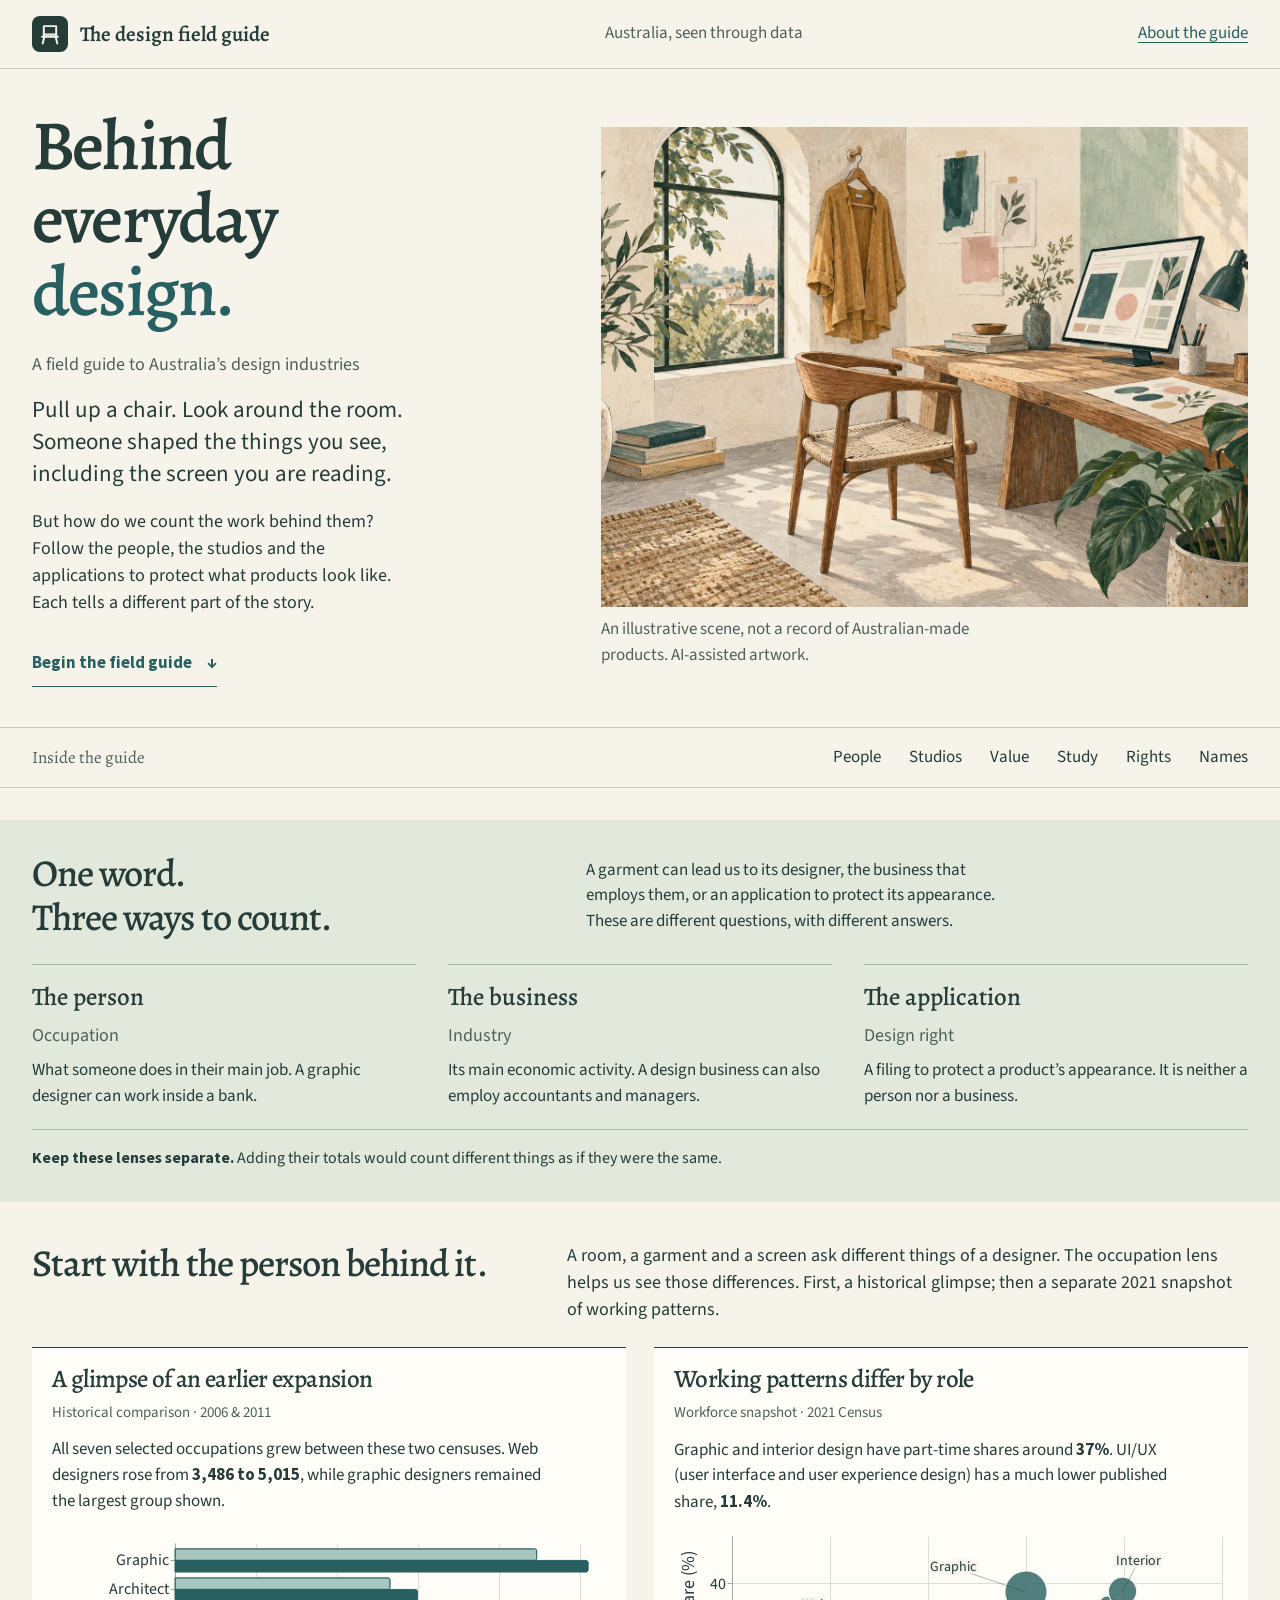
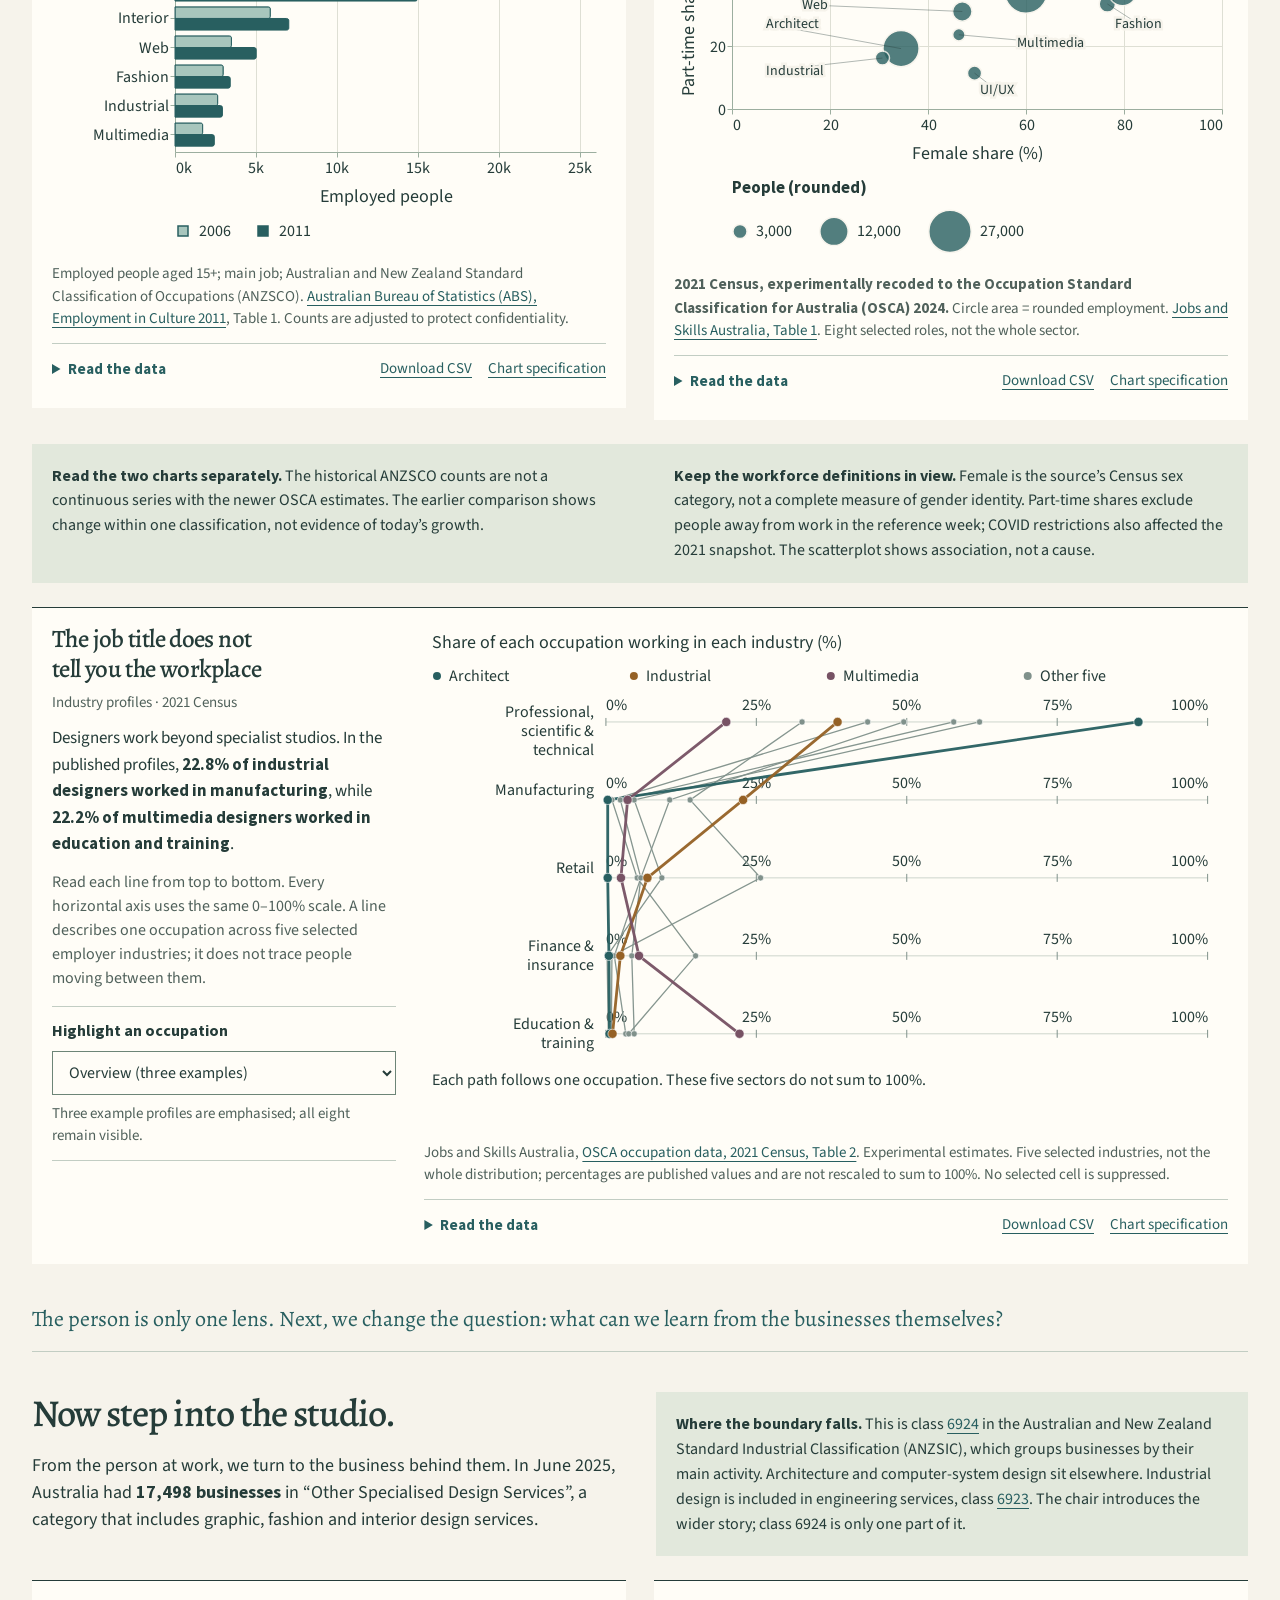
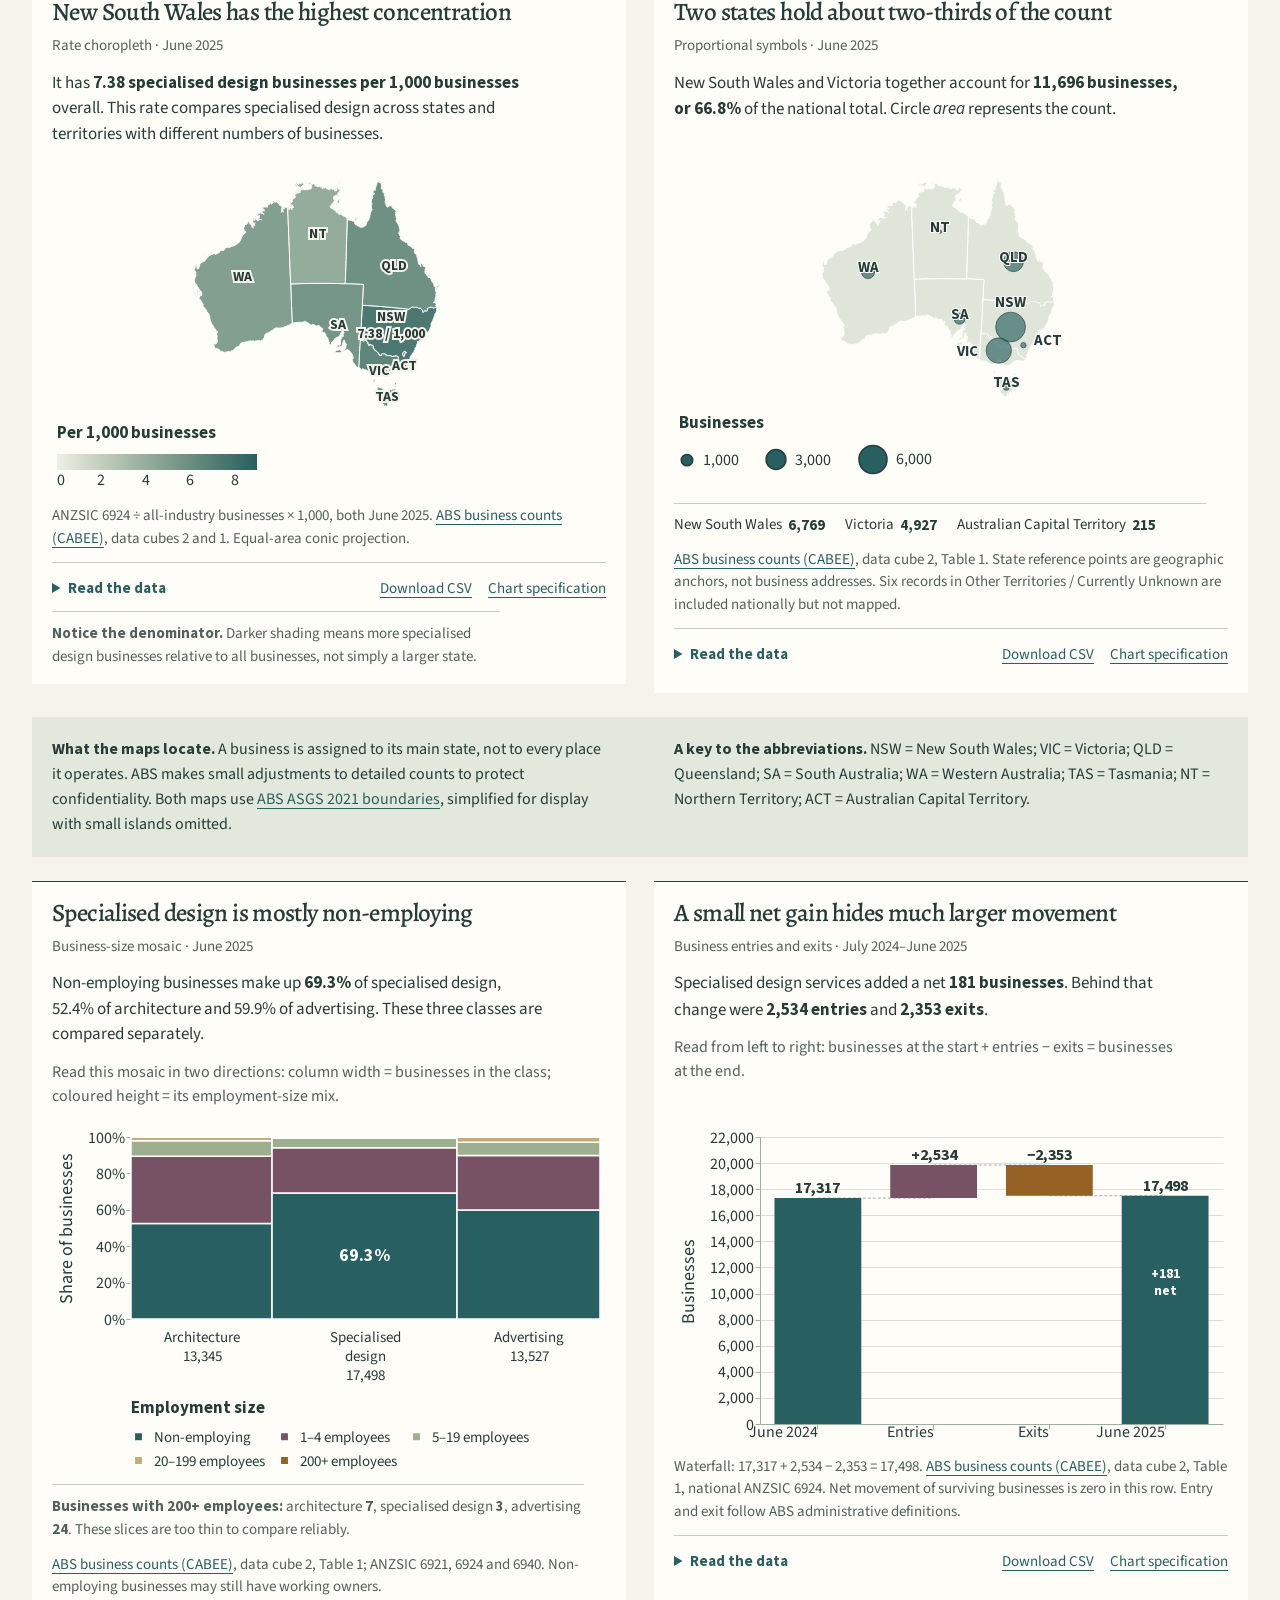
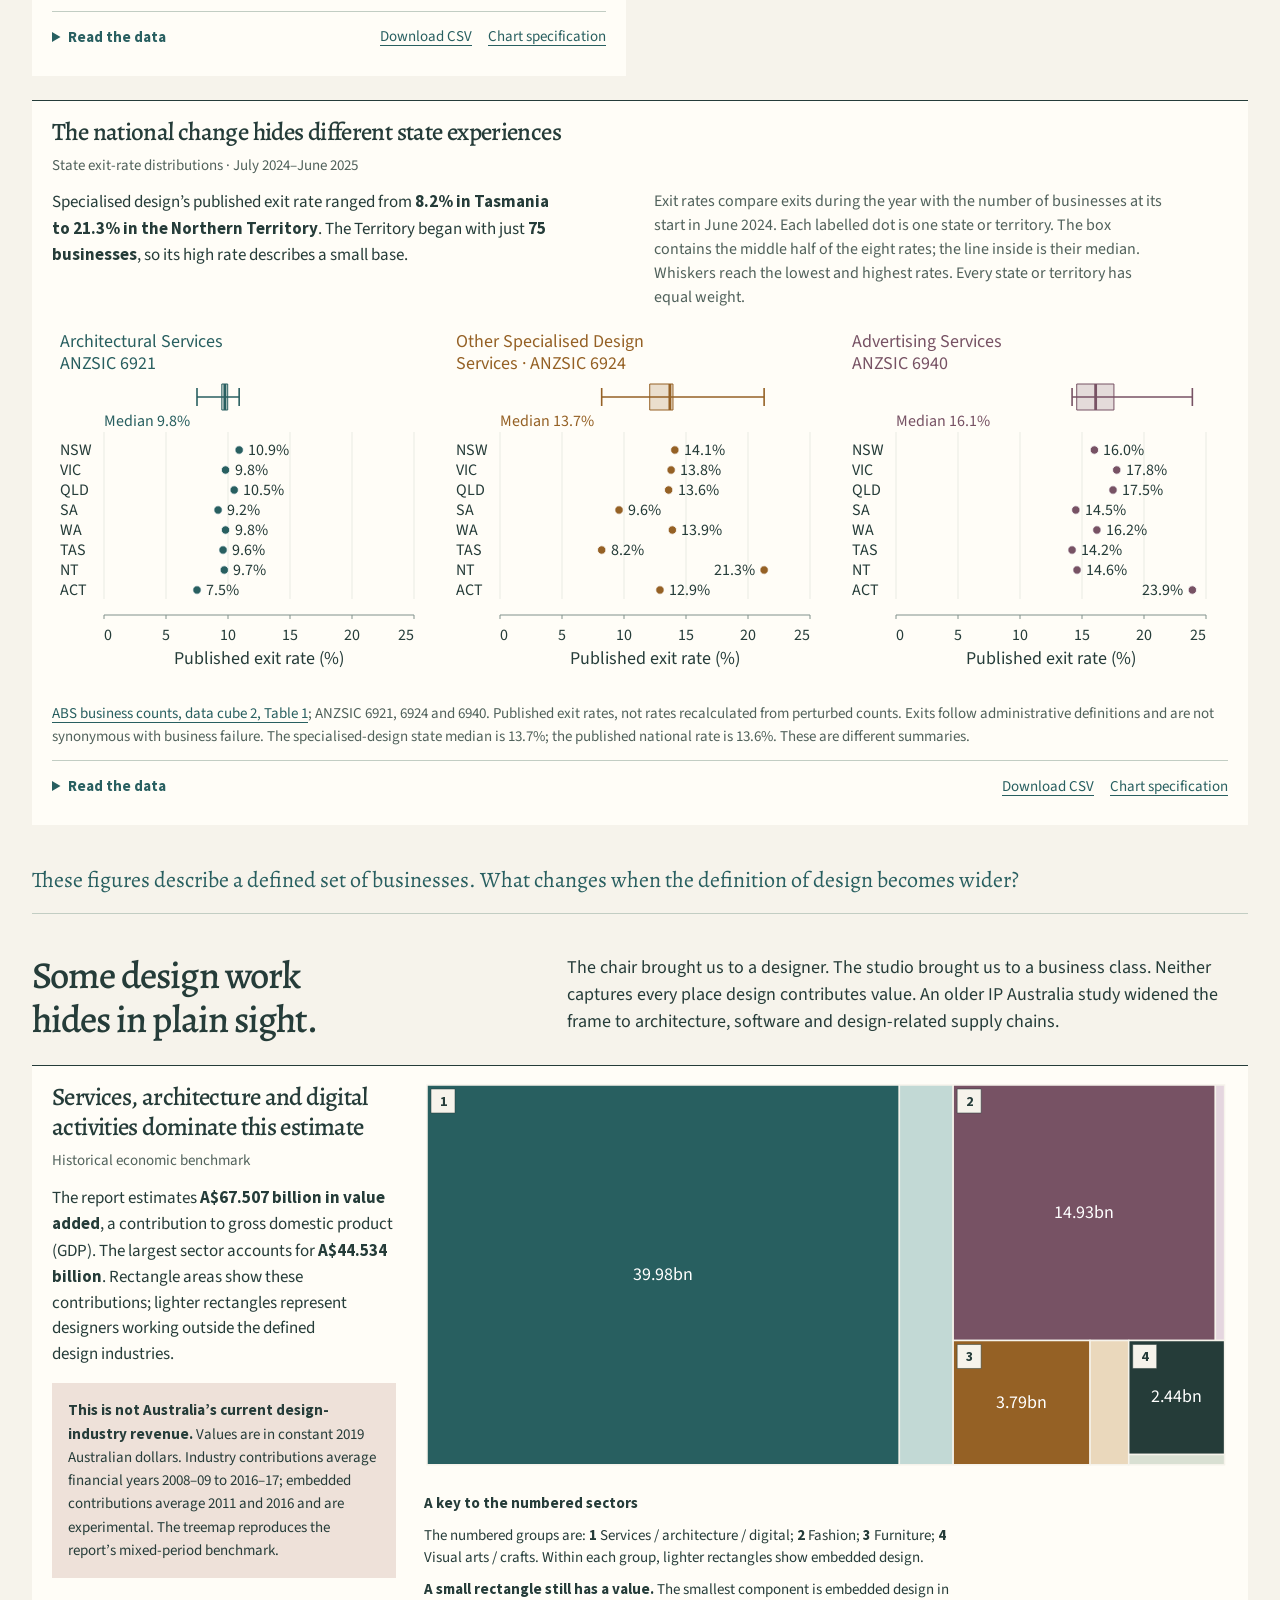
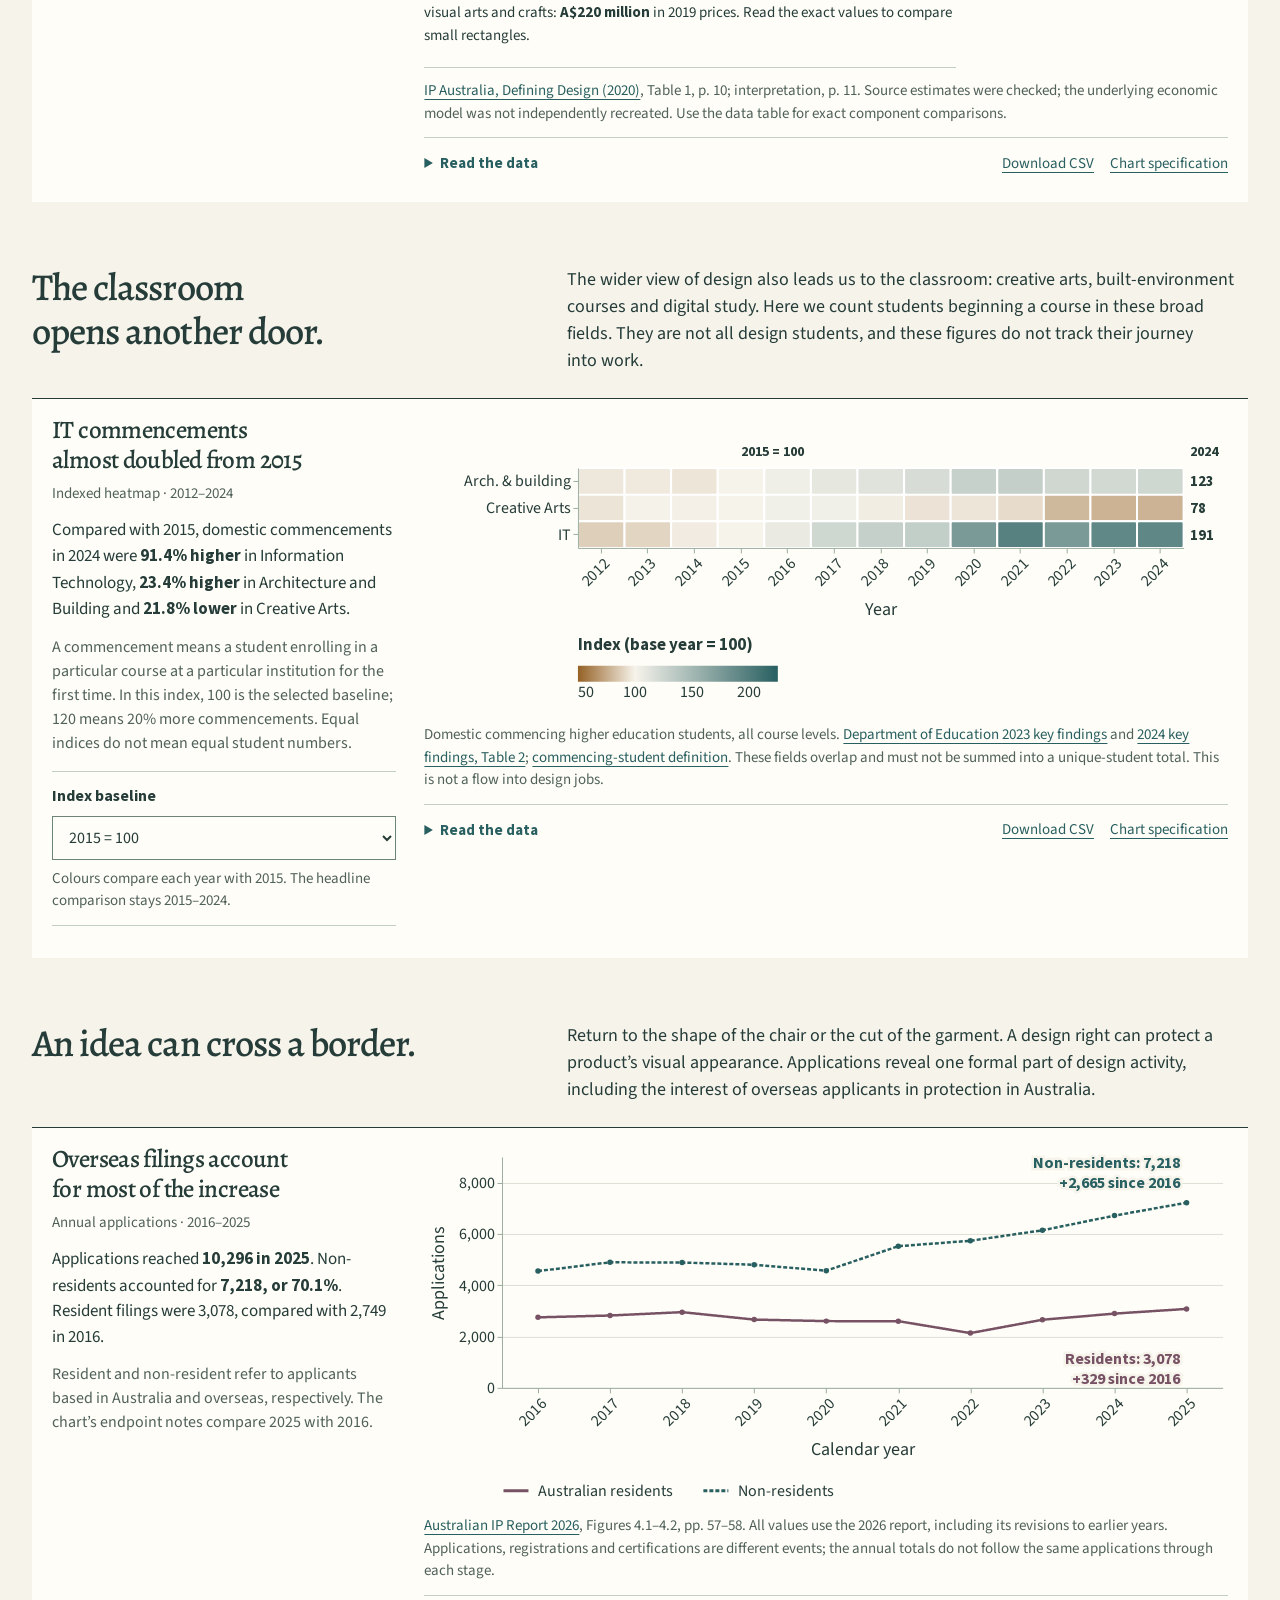
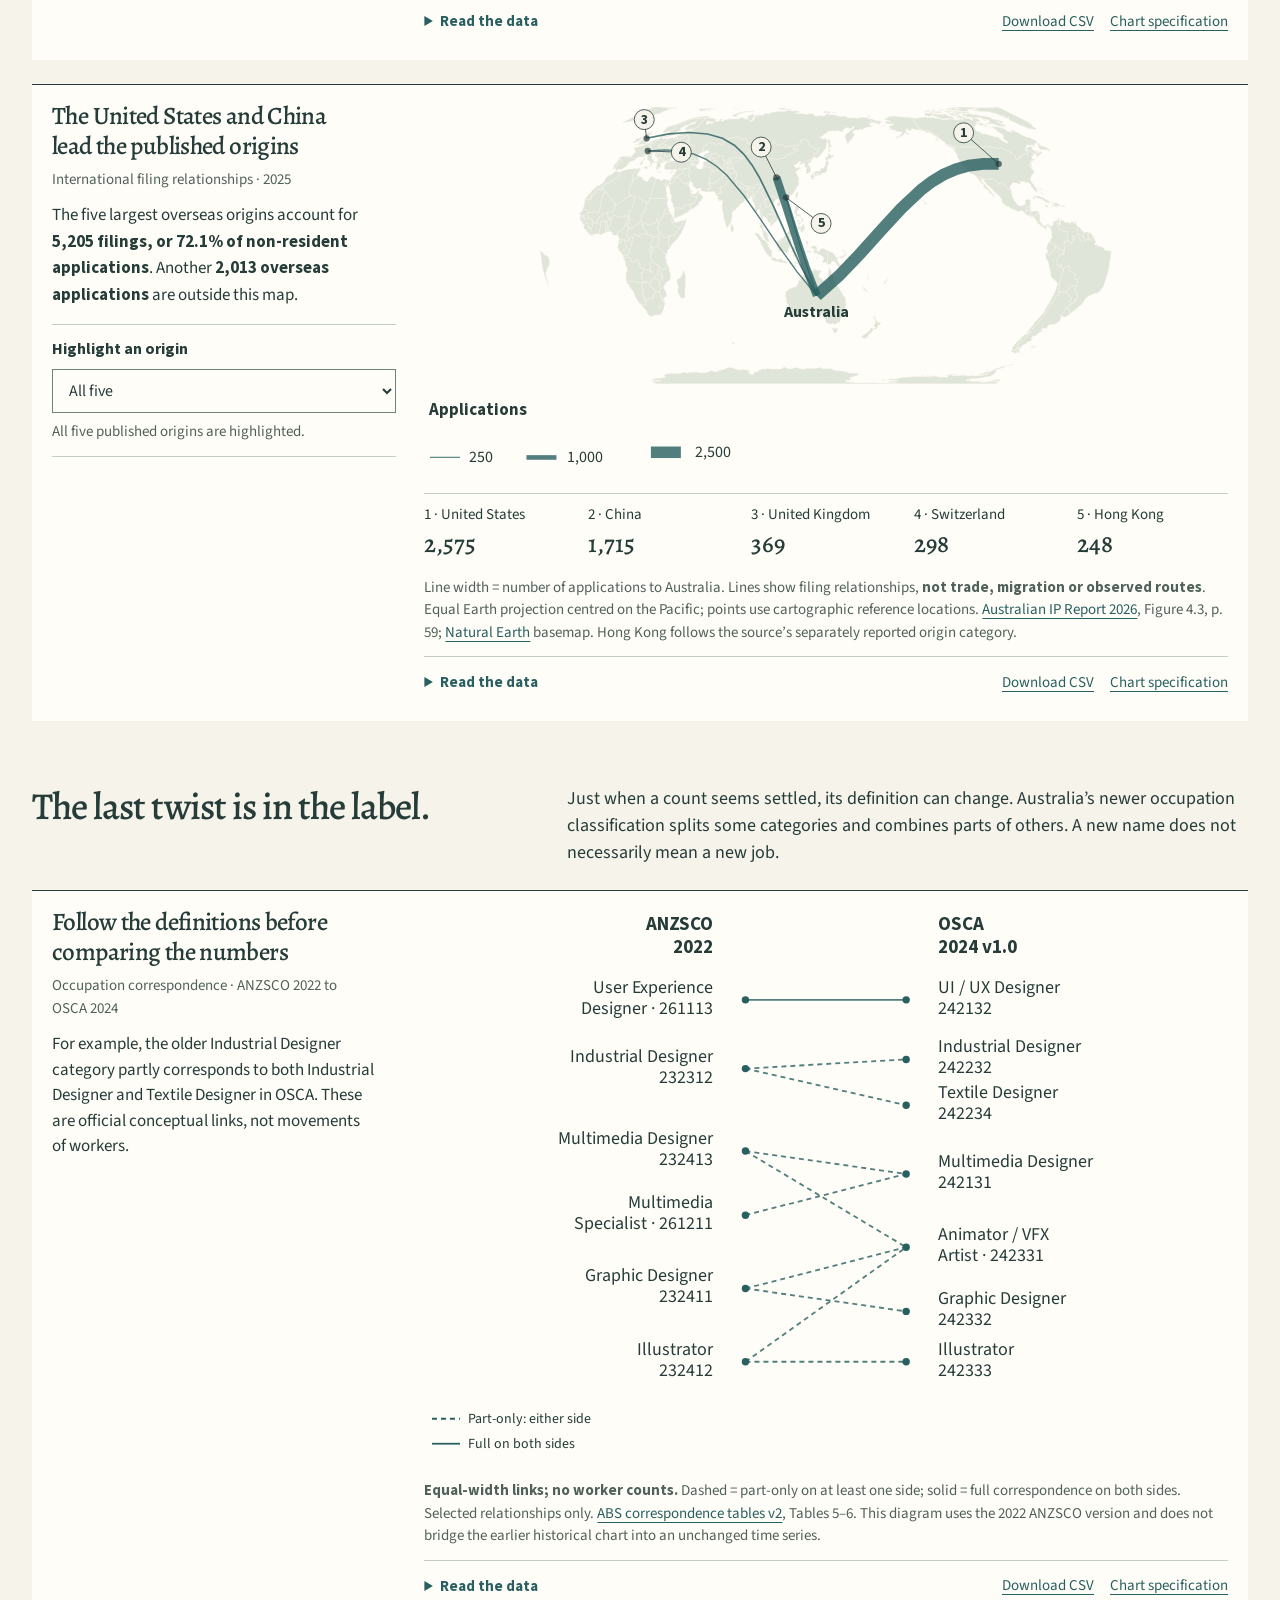
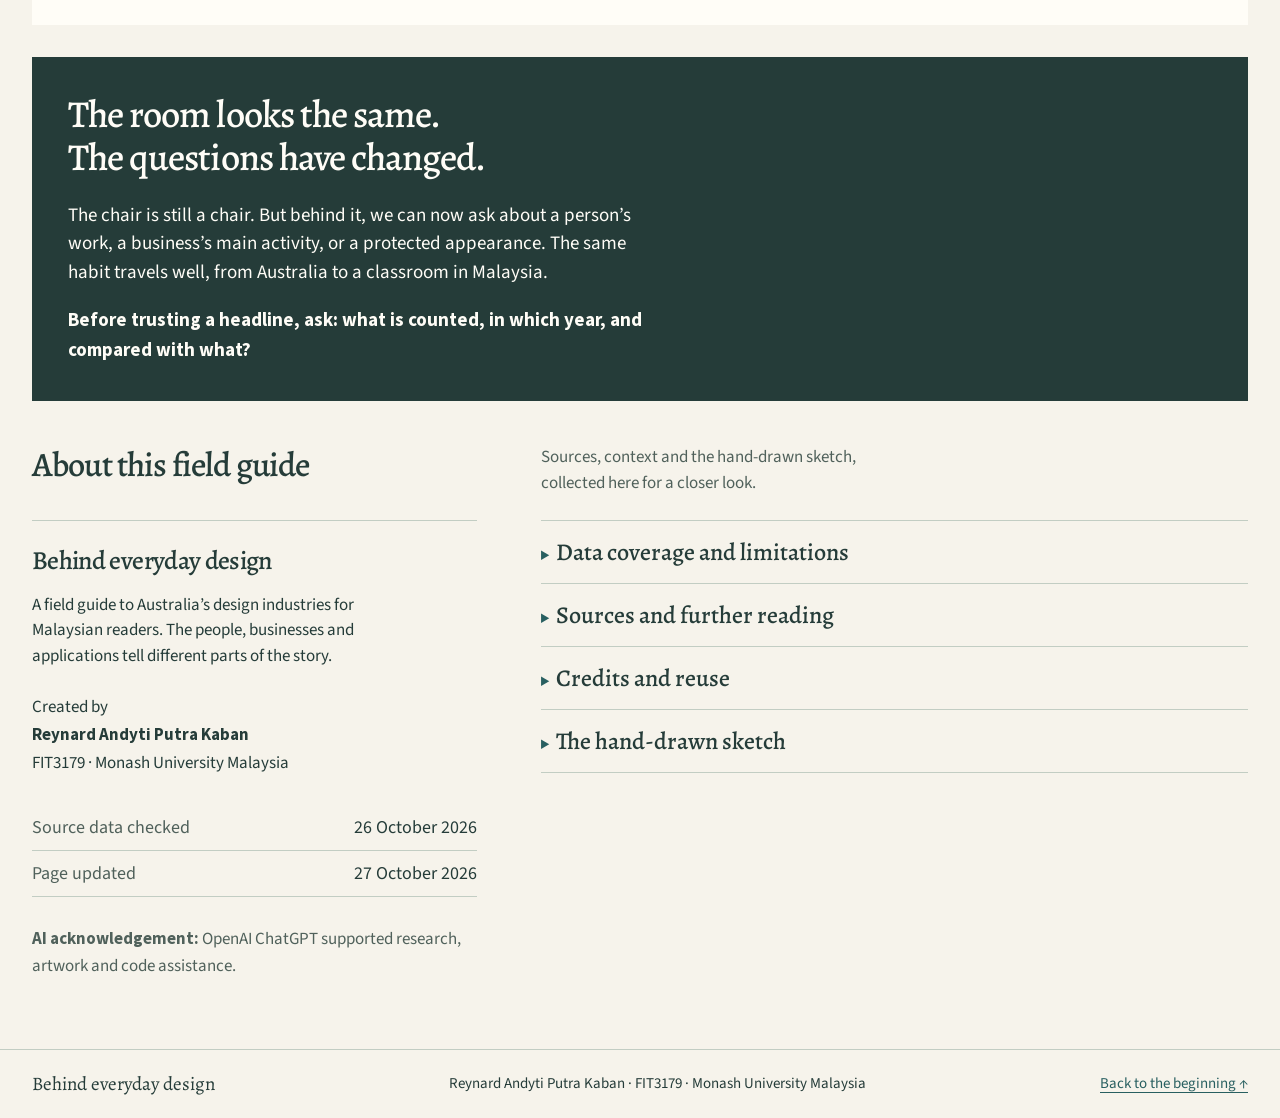
==== commit 945e2c11: "Place chart explanations alongside figures and balance studio opening" ====
--- a/index.html
+++ b/index.html
@@ -8,8 +8,8 @@
 <title>Behind everyday design: A field guide to Australia’s design industries</title>
 <link rel="icon" href="assets/favicon.png" type="image/png" sizes="64x64">
 <link rel="icon" href="assets/design-mark.svg" type="image/svg+xml">
-<link rel="stylesheet" href="styles.css?v=20261027-compact-1">
-<script src="assets/vega-6.4.0.min.js" defer></script><script src="assets/vega-lite-6.5.0.min.js" defer></script><script src="assets/vega-embed-7.3.0.min.js" defer></script><script src="app.js?v=20261027-compact-1" defer></script>
+<link rel="stylesheet" href="styles.css?v=20261027-composition-3">
+<script src="assets/vega-6.4.0.min.js" defer></script><script src="assets/vega-lite-6.5.0.min.js" defer></script><script src="assets/vega-embed-7.3.0.min.js" defer></script><script src="app.js?v=20261027-composition-3" defer></script>
 </head>
 <body>
 <a class="skip" href="#story">Skip to the story</a>
@@ -67,20 +67,21 @@
 <aside class="note note-pair">
 <p><strong>Read the two charts separately.</strong> The historical ANZSCO counts are not a continuous series with the newer OSCA estimates. The earlier comparison shows change within one classification, not evidence of today’s growth.</p>
 <p><strong>Keep the workforce definitions in view.</strong> Female is the source’s Census sex category, not a complete measure of gender identity. Part-time shares exclude people away from work in the reference week; COVID restrictions also affected the 2021 snapshot. The scatterplot shows association, not a cause.</p>
-</aside><article class="chart-card wide"><h3>The job title does not tell you the workplace</h3>
+</aside><article class="chart-card wide chart-split"><div class="chart-copy"><h3>The job title does not tell you the workplace</h3>
 <p class="figure-meta">Industry profiles · 2021 Census</p>
 <p>Designers work beyond specialist studios. In the published profiles, <strong>22.8% of industrial designers worked in manufacturing</strong>, while <strong>22.2% of multimedia designers worked in education and training</strong>.</p>
 <p class="how">Read each line from top to bottom. Every horizontal axis uses the same 0–100% scale. A line describes one occupation across five selected employer industries; it does not trace people moving between them.</p>
 <div class="control">
 <label for="role-profile">Highlight an occupation</label><select id="role-profile" aria-describedby="profile-status"><option value="All occupations">Overview (three examples)</option></select><span id="profile-status" role="status">Three example profiles are emphasised; all eight remain visible.</span>
 </div>
-<figure data-chart="industry-profiles"><div class="chart" id="chart-industry-profiles"></div>
-<figcaption>Jobs and Skills Australia, <a href="https://www.jobsandskills.gov.au/sites/default/files/2026-07/osca_occupation_data_-_2021_census.xlsx">OSCA occupation data, 2021 Census, Table 2</a>. Experimental estimates. Five selected industries, not the whole distribution; percentages are published values and are not rescaled to sum to 100%. No selected cell is suppressed.</figcaption></figure></article><p class="bridge">The person is only one lens. Next, we change the question: what can we learn from the businesses themselves?</p></section>
-<section id="businesses" class="chapter"><div class="chapter-head"><div>
+</div><div class="chart-visual"><figure data-chart="industry-profiles"><div class="chart" id="chart-industry-profiles"></div>
+<figcaption>Jobs and Skills Australia, <a href="https://www.jobsandskills.gov.au/sites/default/files/2026-07/osca_occupation_data_-_2021_census.xlsx">OSCA occupation data, 2021 Census, Table 2</a>. Experimental estimates. Five selected industries, not the whole distribution; percentages are published values and are not rescaled to sum to 100%. No selected cell is suppressed.</figcaption></figure></div></article><p class="bridge">The person is only one lens. Next, we change the question: what can we learn from the businesses themselves?</p></section>
+<section id="businesses" class="chapter"><div class="chapter-opening"><div class="chapter-head"><div>
 <h2>Now step into the studio.</h2>
 <p>From the person at work, we turn to the business behind them. In June 2025, Australia had <strong>17,498 businesses</strong> in “Other Specialised Design Services”, a category that includes graphic, fashion and interior design services.</p>
 </div></div>
 <aside class="note"><strong>Where the boundary falls.</strong> This is class <a href="https://www.abs.gov.au/statistics/classifications/australian-and-new-zealand-standard-industrial-classification-anzsic/2006-revision-2-0/detailed-classification/m/69/692/6924">6924</a> in the Australian and New Zealand Standard Industrial Classification (ANZSIC), which groups businesses by their main activity. Architecture and computer-system design sit elsewhere. Industrial design is included in engineering services, class <a href="https://www.abs.gov.au/statistics/classifications/australian-and-new-zealand-standard-industrial-classification-anzsic/2006-revision-2-0/detailed-classification/m/69/692/6923">6923</a>. The chair introduces the wider story; class 6924 is only one part of it.</aside>
+</div>
 <div class="two chart-pair">
 <article class="chart-card"><h3>New South Wales has the highest concentration</h3>
 <p class="figure-meta">Rate choropleth · June 2025</p>
@@ -92,7 +93,6 @@
 <p>New South Wales and Victoria together account for <strong>11,696 businesses, or 66.8%</strong> of the national total. Circle <em>area</em> represents the count.</p>
 <figure data-chart="business-map"><div class="chart" id="chart-business-map"></div>
 <div class="chart-reading-note">
-<p><strong>A closer look at three neighbouring circles</strong></p>
 <dl class="map-counts" aria-label="Business counts in New South Wales, Victoria and the Australian Capital Territory">
 <div><dt>New South Wales</dt><dd>6,769</dd></div>
 <div><dt>Victoria</dt><dd>4,927</dd></div>
@@ -107,17 +107,17 @@
 <p><strong>A key to the abbreviations.</strong> NSW = New South Wales; VIC = Victoria; QLD = Queensland; SA = South Australia; WA = Western Australia; TAS = Tasmania; NT = Northern Territory; ACT = Australian Capital Territory.</p>
 </aside>
 <div class="two chart-pair">
-<article class="chart-card"><h3>Seven in ten specialised design businesses are non-employing</h3>
+<article class="chart-card"><h3>Specialised design is mostly non-employing</h3>
 <p class="figure-meta">Business-size mosaic · June 2025</p>
-<p>The share is <strong>69.3%</strong>, compared with 52.4% in architecture and 59.9% in advertising. These are three separate business classes, chosen for comparison.</p>
+<p>Non-employing businesses make up <strong>69.3%</strong> of specialised design, 52.4% of architecture and 59.9% of advertising. These three classes are compared separately.</p>
 <p class="how">Read this mosaic in two directions: column width = businesses in the class; coloured height = its employment-size mix.</p>
 <figure data-chart="business-mosaic"><div class="chart" id="chart-business-mosaic"></div>
 <div class="chart-reading-note">
-<p><strong>The smallest slices are still there.</strong> Businesses with 200+ employees: architecture <strong>7</strong>, specialised design <strong>3</strong>, advertising <strong>24</strong>. These slices are too thin to compare reliably at this scale.</p>
+<p><strong>Businesses with 200+ employees:</strong> architecture <strong>7</strong>, specialised design <strong>3</strong>, advertising <strong>24</strong>. These slices are too thin to compare reliably.</p>
 <p class="mosaic-label-key">Short labels: Arch. = Architecture; Advt. = Advertising.</p>
 <button class="data-link" type="button" data-open-table="data-business-mosaic" aria-controls="data-business-mosaic">Read all business-size counts</button>
 </div>
-<figcaption><a href="https://www.abs.gov.au/statistics/economy/business-indicators/counts-australian-businesses-including-entries-and-exits/jul2021-jun2025">ABS business counts (CABEE)</a>, data cube 2, Table 1; ANZSIC 6921, 6924 and 6940. Non-employing does not mean nobody works in the business; an owner may work without being an employee.</figcaption></figure></article>
+<figcaption><a href="https://www.abs.gov.au/statistics/economy/business-indicators/counts-australian-businesses-including-entries-and-exits/jul2021-jun2025">ABS business counts (CABEE)</a>, data cube 2, Table 1; ANZSIC 6921, 6924 and 6940. Non-employing businesses may still have working owners.</figcaption></figure></article>
 <article class="chart-card"><h3>A small net gain hides much larger movement</h3>
 <p class="figure-meta">Business entries and exits · July 2024–June 2025</p>
 <p>Specialised design services added a net <strong>181 businesses</strong>. Behind that change were <strong>2,534 entries</strong> and <strong>2,353 exits</strong>.</p>
@@ -125,31 +125,31 @@
 <figure data-chart="business-change"><div class="chart" id="chart-business-change"></div>
 <figcaption>Waterfall: 17,317 + 2,534 − 2,353 = 17,498. <a href="https://www.abs.gov.au/statistics/economy/business-indicators/counts-australian-businesses-including-entries-and-exits/jul2021-jun2025">ABS business counts (CABEE)</a>, data cube 2, Table 1, national ANZSIC 6924. Net movement of surviving businesses is zero in this row. Entry and exit follow ABS administrative definitions.</figcaption></figure></article>
 </div>
-<article class="chart-card wide"><h3>The national change hides different state experiences</h3>
+<article class="chart-card wide chart-full"><div class="chart-copy box-copy"><h3>The national change hides different state experiences</h3>
 <p class="figure-meta">State exit-rate distributions · July 2024–June 2025</p>
 <p>Specialised design’s published exit rate ranged from <strong>8.2% in Tasmania to 21.3% in the Northern Territory</strong>. The Territory began with just <strong>75 businesses</strong>, so its high rate describes a small base.</p>
 <p class="how">Exit rates compare exits during the year with the number of businesses at its start in June 2024. Each labelled dot is one state or territory. The box contains the middle half of the eight rates; the line inside is their median. Whiskers reach the lowest and highest rates. Every state or territory has equal weight.</p>
-<figure data-chart="state-exit-rates"><div class="chart" id="chart-state-exit-rates"></div>
+</div><figure data-chart="state-exit-rates"><div class="chart" id="chart-state-exit-rates"></div>
 <figcaption><a href="https://www.abs.gov.au/statistics/economy/business-indicators/counts-australian-businesses-including-entries-and-exits/jul2021-jun2025">ABS business counts, data cube 2, Table 1</a>; ANZSIC 6921, 6924 and 6940. Published exit rates, not rates recalculated from perturbed counts. Exits follow administrative definitions and are not synonymous with business failure. The specialised-design state median is 13.7%; the published national rate is 13.6%. These are different summaries.</figcaption></figure></article><p class="bridge">These figures describe a defined set of businesses. What changes when the definition of design becomes wider?</p></section>
 <section id="value" class="chapter"><div class="chapter-head"><div>
 <h2>Some design work hides in plain sight.</h2>
 <p>The chair brought us to a designer. The studio brought us to a business class. Neither captures every place design contributes value. An older IP Australia study widened the frame to architecture, software and design-related supply chains.</p>
 </div></div>
-<article class="chart-card wide"><h3>Services, architecture and digital activities dominate this estimate</h3>
+<article class="chart-card wide chart-split"><div class="chart-copy"><h3>Services, architecture and digital activities dominate this estimate</h3>
 <p class="figure-meta">Historical economic benchmark</p>
 <p>The report estimates <strong>A$67.507 billion in value added</strong>, a contribution to gross domestic product (GDP). The largest sector accounts for <strong>A$44.534 billion</strong>. Rectangle areas show these contributions; lighter rectangles represent designers working outside the defined design industries.</p>
-<aside class="note emphasis"><strong>This is not Australia’s current design-industry revenue.</strong> Values are in constant 2019 Australian dollars. Industry contributions average financial years 2008–09 to 2016–17; embedded contributions average 2011 and 2016 and are experimental. The treemap reproduces the report’s mixed-period benchmark.</aside><figure data-chart="economy"><div class="chart" id="chart-economy"></div>
+<aside class="note emphasis"><strong>This is not Australia’s current design-industry revenue.</strong> Values are in constant 2019 Australian dollars. Industry contributions average financial years 2008–09 to 2016–17; embedded contributions average 2011 and 2016 and are experimental. The treemap reproduces the report’s mixed-period benchmark.</aside></div><div class="chart-visual"><figure data-chart="economy"><div class="chart" id="chart-economy"></div>
 <div class="economy-key">
 <strong>A key to the numbered sectors</strong><p>The numbered groups are: <strong>1</strong> Services / architecture / digital; <strong>2</strong> Fashion; <strong>3</strong> Furniture; <strong>4</strong> Visual arts / crafts. Within each group, lighter rectangles show embedded design.</p>
 <p><strong>A small rectangle still has a value.</strong> The smallest component is embedded design in visual arts and crafts: <strong>A$220 million</strong> in 2019 prices. Read the exact values to compare small rectangles.</p>
 <button class="data-link" type="button" data-open-table="data-economy" aria-controls="data-economy">Read all eight economic components</button>
 </div>
-<figcaption><a href="https://www.ipaustralia.gov.au/about-us/our-agency/our-research/~/-/media/Project/IPA/IPAustralia/PDF/defining-design-ip-australia-report.pdf?rev=fb5a9626aa8f48fe93b5179c47a304f3">IP Australia, Defining Design (2020)</a>, Table 1, p. 10; interpretation, p. 11. Source estimates were checked; the underlying economic model was not independently recreated. Use the data table for exact component comparisons.</figcaption></figure></article></section>
+<figcaption><a href="https://www.ipaustralia.gov.au/about-us/our-agency/our-research/~/-/media/Project/IPA/IPAustralia/PDF/defining-design-ip-australia-report.pdf?rev=fb5a9626aa8f48fe93b5179c47a304f3">IP Australia, Defining Design (2020)</a>, Table 1, p. 10; interpretation, p. 11. Source estimates were checked; the underlying economic model was not independently recreated. Use the data table for exact component comparisons.</figcaption></figure></div></article></section>
 <section id="learning" class="chapter"><div class="chapter-head"><div>
 <h2>The classroom opens another door.</h2>
 <p>The wider view of design also leads us to the classroom: creative arts, built-environment courses and digital study. Here we count students beginning a course in these broad fields. They are not all design students, and these figures do not track their journey into work.</p>
 </div></div>
-<article class="chart-card wide"><h3>IT commencements almost doubled from 2015</h3>
+<article class="chart-card wide chart-split"><div class="chart-copy"><h3>IT commencements almost doubled from 2015</h3>
 <p class="figure-meta">Indexed heatmap · 2012–2024</p>
 <p>Compared with 2015, domestic commencements in 2024 were <strong>91.4% higher</strong> in Information Technology, <strong>23.4% higher</strong> in Architecture and Building and <strong>21.8% lower</strong> in Creative Arts.</p>
 <p class="how">A commencement means a student enrolling in a particular course at a particular institution for the first time. In this index, 100 is the selected baseline; 120 means 20% more commencements. Equal indices do not mean equal student numbers.</p>
@@ -157,19 +157,19 @@
 <label for="base-year">Index baseline</label><select id="base-year" aria-describedby="education-status"><option value="2015">2015 = 100</option>
 <option value="2012">2012 = 100</option></select><span id="education-status" role="status">Colours compare each year with 2015. The headline comparison stays 2015–2024.</span>
 </div>
-<figure data-chart="education"><div class="chart" id="chart-education"></div>
-<figcaption>Domestic commencing higher education students, all course levels. <a href="https://www.education.gov.au/higher-education-statistics/student-data/selected-higher-education-statistics-2023-student-data/key-findings-2023-student-data">Department of Education 2023 key findings</a> and <a href="https://www.education.gov.au/higher-education-statistics/student-data/selected-higher-education-statistics-2024-student-data/key-findings-2024-higher-education-student-statistics">2024 key findings, Table 2</a>; <a href="https://www.education.gov.au/higher-education-statistics/resources/2023-section-1-commencing-students">commencing-student definition</a>. These fields overlap and must not be summed into a unique-student total. This is not a flow into design jobs.</figcaption></figure></article></section>
+</div><div class="chart-visual"><figure data-chart="education"><div class="chart" id="chart-education"></div>
+<figcaption>Domestic commencing higher education students, all course levels. <a href="https://www.education.gov.au/higher-education-statistics/student-data/selected-higher-education-statistics-2023-student-data/key-findings-2023-student-data">Department of Education 2023 key findings</a> and <a href="https://www.education.gov.au/higher-education-statistics/student-data/selected-higher-education-statistics-2024-student-data/key-findings-2024-higher-education-student-statistics">2024 key findings, Table 2</a>; <a href="https://www.education.gov.au/higher-education-statistics/resources/2023-section-1-commencing-students">commencing-student definition</a>. These fields overlap and must not be summed into a unique-student total. This is not a flow into design jobs.</figcaption></figure></div></article></section>
 <section id="ideas" class="chapter"><div class="chapter-head"><div>
 <h2>An idea can cross a border.</h2>
 <p>Return to the shape of the chair or the cut of the garment. A design right can protect a product’s visual appearance. Applications reveal one formal part of design activity, including the interest of overseas applicants in protection in Australia.</p>
 </div></div>
-<article class="chart-card wide"><h3>Overseas filings account for most of the increase</h3>
+<article class="chart-card wide chart-split"><div class="chart-copy"><h3>Overseas filings account for most of the increase</h3>
 <p class="figure-meta">Annual applications · 2016–2025</p>
 <p>Applications reached <strong>10,296 in 2025</strong>. Non-residents accounted for <strong>7,218, or 70.1%</strong>. Resident filings were 3,078, compared with 2,749 in 2016.</p>
 <p class="how">Resident and non-resident refer to applicants based in Australia and overseas, respectively. The chart’s endpoint notes compare 2025 with 2016.</p>
-<figure data-chart="ip-history"><div class="chart" id="chart-ip-history"></div>
-<figcaption><a href="https://www.ipaustralia.gov.au/tools-and-research/professional-resources/data-research-and-reports/australian-ip-report-2026/design-rights/resident-and-non-resident-filings-and-locations-of-origin">Australian IP Report 2026</a>, Figures 4.1–4.2, pp. 57–58. All values use the 2026 report, including its revisions to earlier years. Applications, registrations and certifications are different events; the annual totals do not follow the same applications through each stage.</figcaption></figure></article>
-<article class="chart-card wide"><h3>The United States and China lead the published origins</h3>
+</div><div class="chart-visual"><figure data-chart="ip-history"><div class="chart" id="chart-ip-history"></div>
+<figcaption><a href="https://www.ipaustralia.gov.au/tools-and-research/professional-resources/data-research-and-reports/australian-ip-report-2026/design-rights/resident-and-non-resident-filings-and-locations-of-origin">Australian IP Report 2026</a>, Figures 4.1–4.2, pp. 57–58. All values use the 2026 report, including its revisions to earlier years. Applications, registrations and certifications are different events; the annual totals do not follow the same applications through each stage.</figcaption></figure></div></article>
+<article class="chart-card wide chart-split"><div class="chart-copy"><h3>The United States and China lead the published origins</h3>
 <p class="figure-meta">International filing relationships · 2025</p>
 <p>The five largest overseas origins account for <strong>5,205 filings, or 72.1% of non-resident applications</strong>. Another <strong>2,013 overseas applications</strong> are outside this map.</p>
 <div class="control">
@@ -180,7 +180,7 @@
 <option>Switzerland</option>
 <option>Hong Kong</option></select><span id="flow-status" role="status">All five published origins are highlighted.</span>
 </div>
-<figure data-chart="filing-map"><div class="chart" id="chart-filing-map"></div>
+</div><div class="chart-visual"><figure data-chart="filing-map"><div class="chart" id="chart-filing-map"></div>
 <div class="origin-list" aria-label="Five mapped filing counts" role="list">
 <p role="listitem"><span>1 · United States</span><b>2,575</b></p>
 <p role="listitem"><span>2 · China</span><b>1,715</b></p>
@@ -188,16 +188,16 @@
 <p role="listitem"><span>4 · Switzerland</span><b>298</b></p>
 <p role="listitem"><span>5 · Hong Kong</span><b>248</b></p>
 </div>
-<figcaption>Line width = number of applications to Australia. Lines show filing relationships, <strong>not trade, migration or observed routes</strong>. Equal Earth projection centred on the Pacific; points use cartographic reference locations. <a href="https://www.ipaustralia.gov.au/tools-and-research/professional-resources/data-research-and-reports/australian-ip-report-2026/design-rights/resident-and-non-resident-filings-and-locations-of-origin">Australian IP Report 2026</a>, Figure 4.3, p. 59; <a href="https://www.naturalearthdata.com/about/terms-of-use/">Natural Earth</a> basemap. Hong Kong follows the source’s separately reported origin category.</figcaption></figure></article></section>
+<figcaption>Line width = number of applications to Australia. Lines show filing relationships, <strong>not trade, migration or observed routes</strong>. Equal Earth projection centred on the Pacific; points use cartographic reference locations. <a href="https://www.ipaustralia.gov.au/tools-and-research/professional-resources/data-research-and-reports/australian-ip-report-2026/design-rights/resident-and-non-resident-filings-and-locations-of-origin">Australian IP Report 2026</a>, Figure 4.3, p. 59; <a href="https://www.naturalearthdata.com/about/terms-of-use/">Natural Earth</a> basemap. Hong Kong follows the source’s separately reported origin category.</figcaption></figure></div></article></section>
 <section id="definitions" class="chapter"><div class="chapter-head"><div>
 <h2>The last twist is in the label.</h2>
 <p>Just when a count seems settled, its definition can change. Australia’s newer occupation classification splits some categories and combines parts of others. A new name does not necessarily mean a new job.</p>
 </div></div>
-<article class="chart-card wide"><h3>Follow the definitions before comparing the numbers</h3>
+<article class="chart-card wide chart-split"><div class="chart-copy"><h3>Follow the definitions before comparing the numbers</h3>
 <p class="figure-meta">Occupation correspondence · ANZSCO 2022 to OSCA 2024</p>
 <p>For example, the older Industrial Designer category partly corresponds to both Industrial Designer and Textile Designer in OSCA. These are official conceptual links, not movements of workers.</p>
-<figure data-chart="classification"><div class="chart" id="chart-classification"></div>
-<figcaption><strong>Equal-width links; no worker counts.</strong> Dashed = part-only on at least one side; solid = full correspondence on both sides. Selected relationships only. <a href="https://www.abs.gov.au/statistics/classifications/osca-occupation-standard-classification-australia/2024-version-1-0/data-downloads/OSCA%20correspondence%20tables%20v2.xlsx">ABS correspondence tables v2</a>, Tables 5–6. This diagram uses the 2022 ANZSCO version and does not bridge the earlier historical chart into an unchanged time series.</figcaption></figure></article>
+</div><div class="chart-visual"><figure data-chart="classification"><div class="chart" id="chart-classification"></div>
+<figcaption><strong>Equal-width links; no worker counts.</strong> Dashed = part-only on at least one side; solid = full correspondence on both sides. Selected relationships only. <a href="https://www.abs.gov.au/statistics/classifications/osca-occupation-standard-classification-australia/2024-version-1-0/data-downloads/OSCA%20correspondence%20tables%20v2.xlsx">ABS correspondence tables v2</a>, Tables 5–6. This diagram uses the 2022 ANZSCO version and does not bridge the earlier historical chart into an unchanged time series.</figcaption></figure></div></article>
 <div class="closing">
 <h2>The room looks the same.<br>The questions have changed.</h2>
 <p>The chair is still a chair. But behind it, we can now ask about a person’s work, a business’s main activity, or a protected appearance. The same habit travels well, from Australia to a classroom in Malaysia.</p>
--- a/styles.css
+++ b/styles.css
@@ -79,61 +79,96 @@
 @media(max-width:900px){.notes-heading,.notes-layout{grid-template-columns:1fr;gap:28px}.notes-heading{margin-bottom:32px}.colophon p{max-width:60ch}.publication-dates{max-width:440px}.notes-layout{gap:36px}}
 @media(max-width:520px){.brand{max-width:none;flex:1;gap:9px}.brand-mark{width:34px;height:34px}.brand span{max-width:145px}.masthead{gap:14px}.masthead>a:last-child{flex:none;max-width:86px}.field-note>summary{font-size:26px}.methods .colophon h3{font-size:28px}.detail-body{font-size:19px}}
 
-/* Laptop reading: bring each finding closer to its chart without shrinking labels. */
+/* A chart and its explanation form one reading unit. */
+.chart-copy,.chart-visual{min-width:0}
+.chart-copy>p{font-size:21px;margin-top:0;max-width:64ch}
+.chart-visual>figure{margin:24px 0 0}
+@media(max-width:520px){.chart-copy>p{font-size:20px}}
 @media screen and (min-width:901px){
- body{font-size:19px;line-height:1.5}
+ body{font-size:17px;line-height:1.5}
+ .masthead,main,footer{max-width:1280px}
+ .masthead,.hero,.chapters,.intro,.chapter,.methods,footer{padding-left:32px;padding-right:32px}
  .masthead{padding-block:16px}
- .brand{font-size:22px}
+ .brand{font-size:21px}
  .brand-mark{width:36px;height:36px}
- h1{font-size:clamp(60px,5.8vw,80px)}
- h2{font-size:clamp(36px,3.5vw,48px)}
- h3{font-size:28px}
- .hero{padding-block:44px 40px;gap:44px}
- .hero-art img{height:500px}
- .subtitle{font-size:19px;margin:18px 0}
- .dek{font-size:24px;margin:18px 0}
- .hero-copy>p:not(.dek):not(.subtitle){font-size:19px}
- .jump{font-size:18px;padding-block:10px}
- .chapters{font-size:18px;padding-block:16px}
- .intro{padding-block:36px;margin-top:36px}
- .definitions{margin-block:28px 22px;gap:36px}
+ h1{font-size:clamp(56px,5.5vw,76px)}
+ h2{font-size:38px;line-height:1.15}
+ h3{font-size:25px}
+ .hero{padding-block:40px;gap:40px}
+ .hero-art img{height:480px}
+ .subtitle{font-size:18px;margin:16px 0}
+ .dek{font-size:23px;margin:16px 0}
+ .hero-copy>p:not(.dek):not(.subtitle){font-size:18px}
+ .jump{font-size:17px;padding-block:10px}
+ .chapters{font-size:17px;padding-block:14px}
+ .intro{padding-block:32px;margin-top:32px}
+ .definitions{margin-block:24px 20px;gap:32px}
  .definitions>div{padding-top:16px}
- .definitions dt{font-size:26px}
- .definitions dd{font-size:19px;margin-top:10px}
- .definition-rule{font-size:18px;padding-top:16px}
- .chapter{padding-top:60px}
- .chapter-head{margin-bottom:30px}
- .chapter-head h2{margin-bottom:16px}
- .chapter-head p{font-size:21px}
- .chart-card,.wide{padding-block:22px 18px;margin-bottom:26px}
- .chart-pair{margin-bottom:26px;row-gap:26px}
+ .definitions dt{font-size:25px}
+ .definitions dd{font-size:17px;margin-top:10px}
+ .definition-rule{font-size:16px;padding-top:16px}
+ .chapter{padding-top:40px}
+ .chapter-head{max-width:none;margin-bottom:24px}
+ .chapter-head>div{display:grid;grid-template-columns:minmax(0,.85fr) minmax(0,1.15fr);gap:32px;align-items:start}
+ .chapter-head h2{max-width:none;margin:0}
+ .chapter-head p{font-size:18px;margin:0;max-width:none}
+ .chapter-opening{display:grid;grid-template-columns:minmax(0,1fr) minmax(0,1fr);gap:32px;align-items:start;margin-bottom:24px}
+ .chapter-opening .chapter-head{margin:0}
+ .chapter-opening .chapter-head>div{display:block}
+ .chapter-opening h2{margin-bottom:16px}
+ .chapter-opening>.note{font-size:16px;margin:0;padding:20px;max-width:none}
+ .chart-pair{column-gap:28px;row-gap:24px;margin-bottom:24px}
+ .chart-card,.wide{padding:16px 20px;margin-bottom:24px}
  .chart-pair>.chart-card{margin-bottom:0}
- .chart-card h3{font-size:28px;margin-bottom:10px}
- .chart-card>p{font-size:19px;margin-bottom:16px}
- .chart-card .figure-meta{margin-bottom:14px}
- .chart-card>figure{margin-top:18px}
- .how{font-size:18px!important}
- figcaption{font-size:17px;margin-top:14px;line-height:1.5}
- .chart-tools{font-size:17px;margin-top:16px;padding-top:6px}
- .chart-tools>p{margin-top:6px}
- .chart-reading-note{font-size:17px;margin-top:14px;padding-top:12px}
- .control{font-size:18px;margin-block:18px;padding-block:12px}
- .control span{font-size:17px}
+ .chart-card h3{font-size:25px;margin-bottom:8px;max-width:none}
+ .chart-card>p,.chart-copy>p{font-size:17px;margin-bottom:12px}
+ .chart-card .figure-meta{font-size:15px;margin-bottom:12px}
+ .chart-card>figure,.chart-visual>figure{margin-top:16px}
+ .how{font-size:16px!important}
+ figcaption{font-size:15px;line-height:1.5;margin-top:12px;max-width:none}
+ .chart-tools{display:grid;grid-template-columns:auto 1fr;gap:0 16px;align-items:start;font-size:15px;margin-top:12px;padding-top:4px}
+ .chart-tools>details[open]{grid-column:1/-1}
+ .chart-tools>p{justify-content:flex-end;align-items:center;gap:16px;margin:0;min-height:44px}
+ .chart-tools>details[open]+p{grid-column:1/-1;justify-content:flex-start}
+ .chart-tools summary{padding-block:10px}
+ .chart-reading-note{font-size:15px;margin-top:10px;padding-top:10px}
+ .chart-reading-note p{margin-bottom:6px}
+ .chart-reading-note .data-link{display:none}
+ .map-counts{display:flex;flex-wrap:wrap;gap:4px 20px}
+ .map-counts>div{display:flex;gap:6px;padding:0;border:0;font-size:15px}
+ .map-counts dt,.map-counts dd{white-space:nowrap}
+ .control{font-size:16px;margin-block:16px;padding-block:12px}
+ .control span{font-size:15px;min-width:0}
  select{min-height:44px;padding-block:8px}
- .note{font-size:18px;padding-block:20px;margin-bottom:28px}
- .margin-note{font-size:18px!important;padding-top:12px}
- .bridge{font-size:24px;padding-block:18px}
- .origin-list{margin-top:18px}
- .origin-list p{font-size:17px;margin-top:14px}
- .origin-list b{font-size:28px}
- .economy-key{font-size:17px;margin-top:12px;padding-block:14px}
- .closing{padding:40px;margin-top:40px}
- .closing p{font-size:21px}
- .methods{padding-block:52px;font-size:19px}
- .methods h2{font-size:38px}
- .methods .colophon h3{font-size:28px}
- .notes-heading{margin-bottom:28px}
- .field-note>summary{font-size:26px;min-height:60px;padding-block:16px}
- .detail-body{font-size:18px}
- footer{padding-block:20px}
+ .note{font-size:16px;padding:20px;margin-bottom:24px}
+ .note-pair{column-gap:68px;padding-inline:20px}
+ .chart-card>.margin-note{font-size:15px!important;padding-top:10px;margin:0}
+ .bridge{font-size:22px;padding-block:16px;max-width:none;margin:0}
+ .origin-list{grid-template-columns:repeat(5,minmax(0,1fr));gap:12px;margin-top:12px}
+ .origin-list p{font-size:15px;margin-top:10px}
+ .origin-list b{font-size:25px}
+ .economy-key{font-size:15px;margin-top:12px;padding-block:12px}
+ .economy-key .data-link{display:none}
+ .closing{padding:36px;margin-top:32px}
+ .closing p{font-size:19px}
+ .methods{padding-block:44px;font-size:17px}
+ .methods h2{font-size:34px}
+ .methods .colophon h3{font-size:26px}
+ .notes-heading{margin-bottom:24px}
+ .field-note>summary{font-size:24px;min-height:56px;padding-block:16px}
+ .detail-body{font-size:17px}
+ footer{font-size:15px;padding-block:20px}
+ footer>span{font-size:19px}
+ .box-copy{display:grid;grid-template-columns:1fr 1fr;gap:0 28px}
+ .box-copy h3,.box-copy .figure-meta{grid-column:1/-1}
+ .box-copy>p:not(.figure-meta){margin-bottom:0}
 }
+@media screen and (min-width:1200px){
+ .chart-split{display:grid;grid-template-columns:minmax(0,.75fr) minmax(0,1.75fr);gap:28px;align-items:start}
+ .chart-split .chart-visual>figure{margin-top:0}
+ .chart-copy .control{display:flex;flex-direction:column;align-items:stretch;gap:8px}
+ .chart-copy .control select{width:100%}
+ .chart-copy .control span{flex:none}
+ .chart-copy .note{font-size:15px;padding:16px;margin:16px 0 0}
+}
+
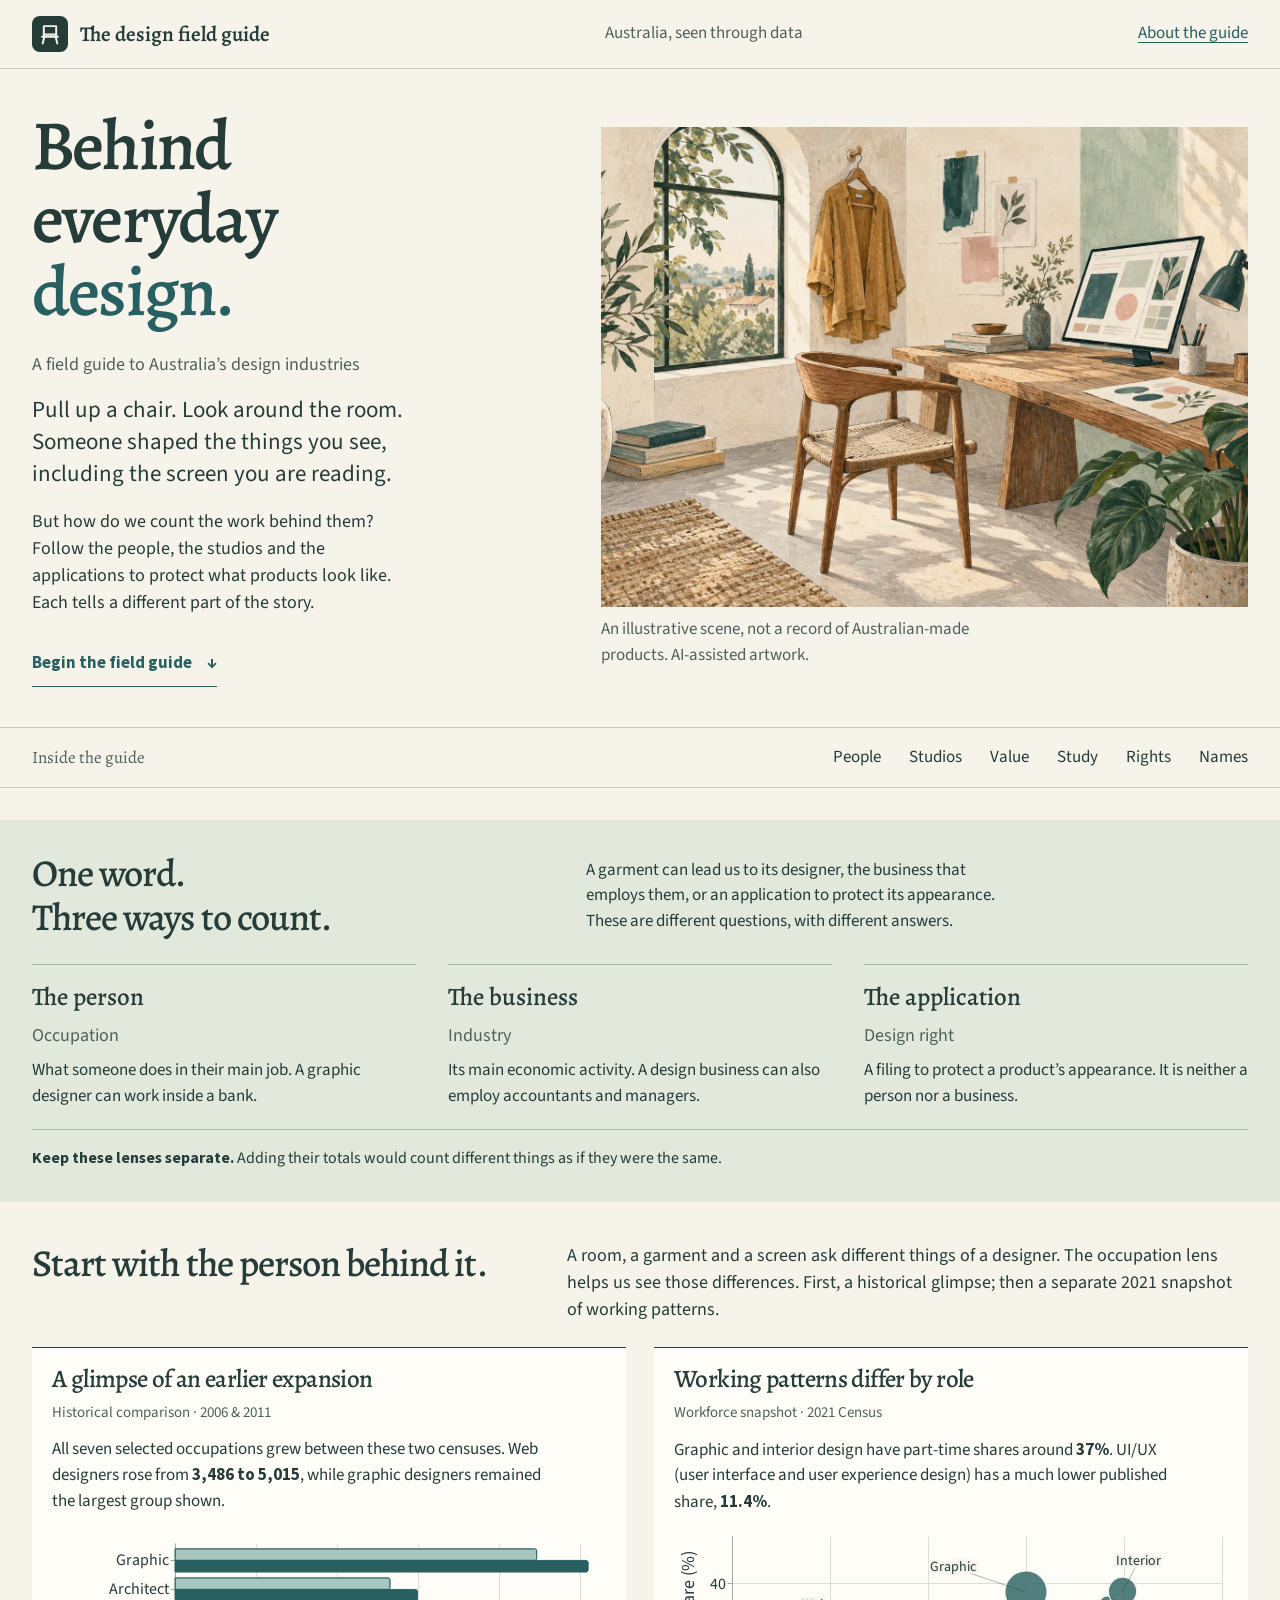
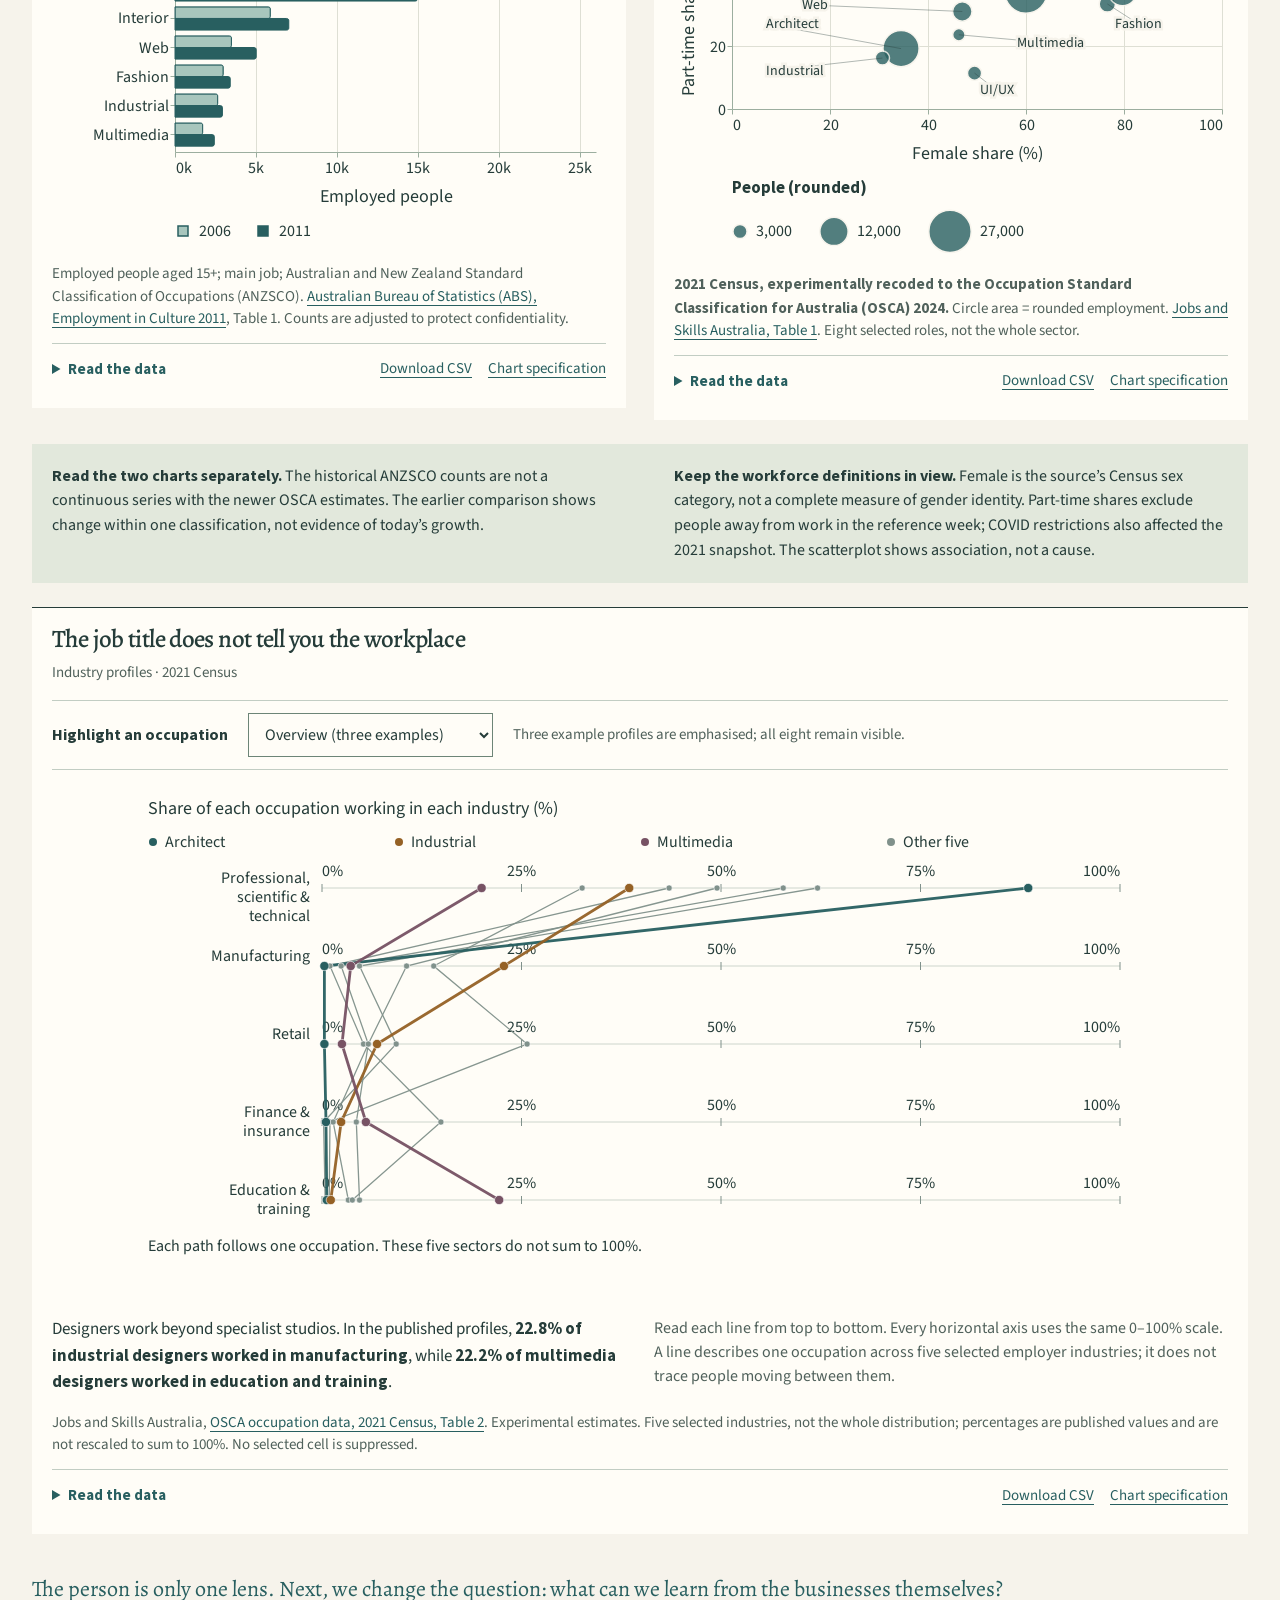
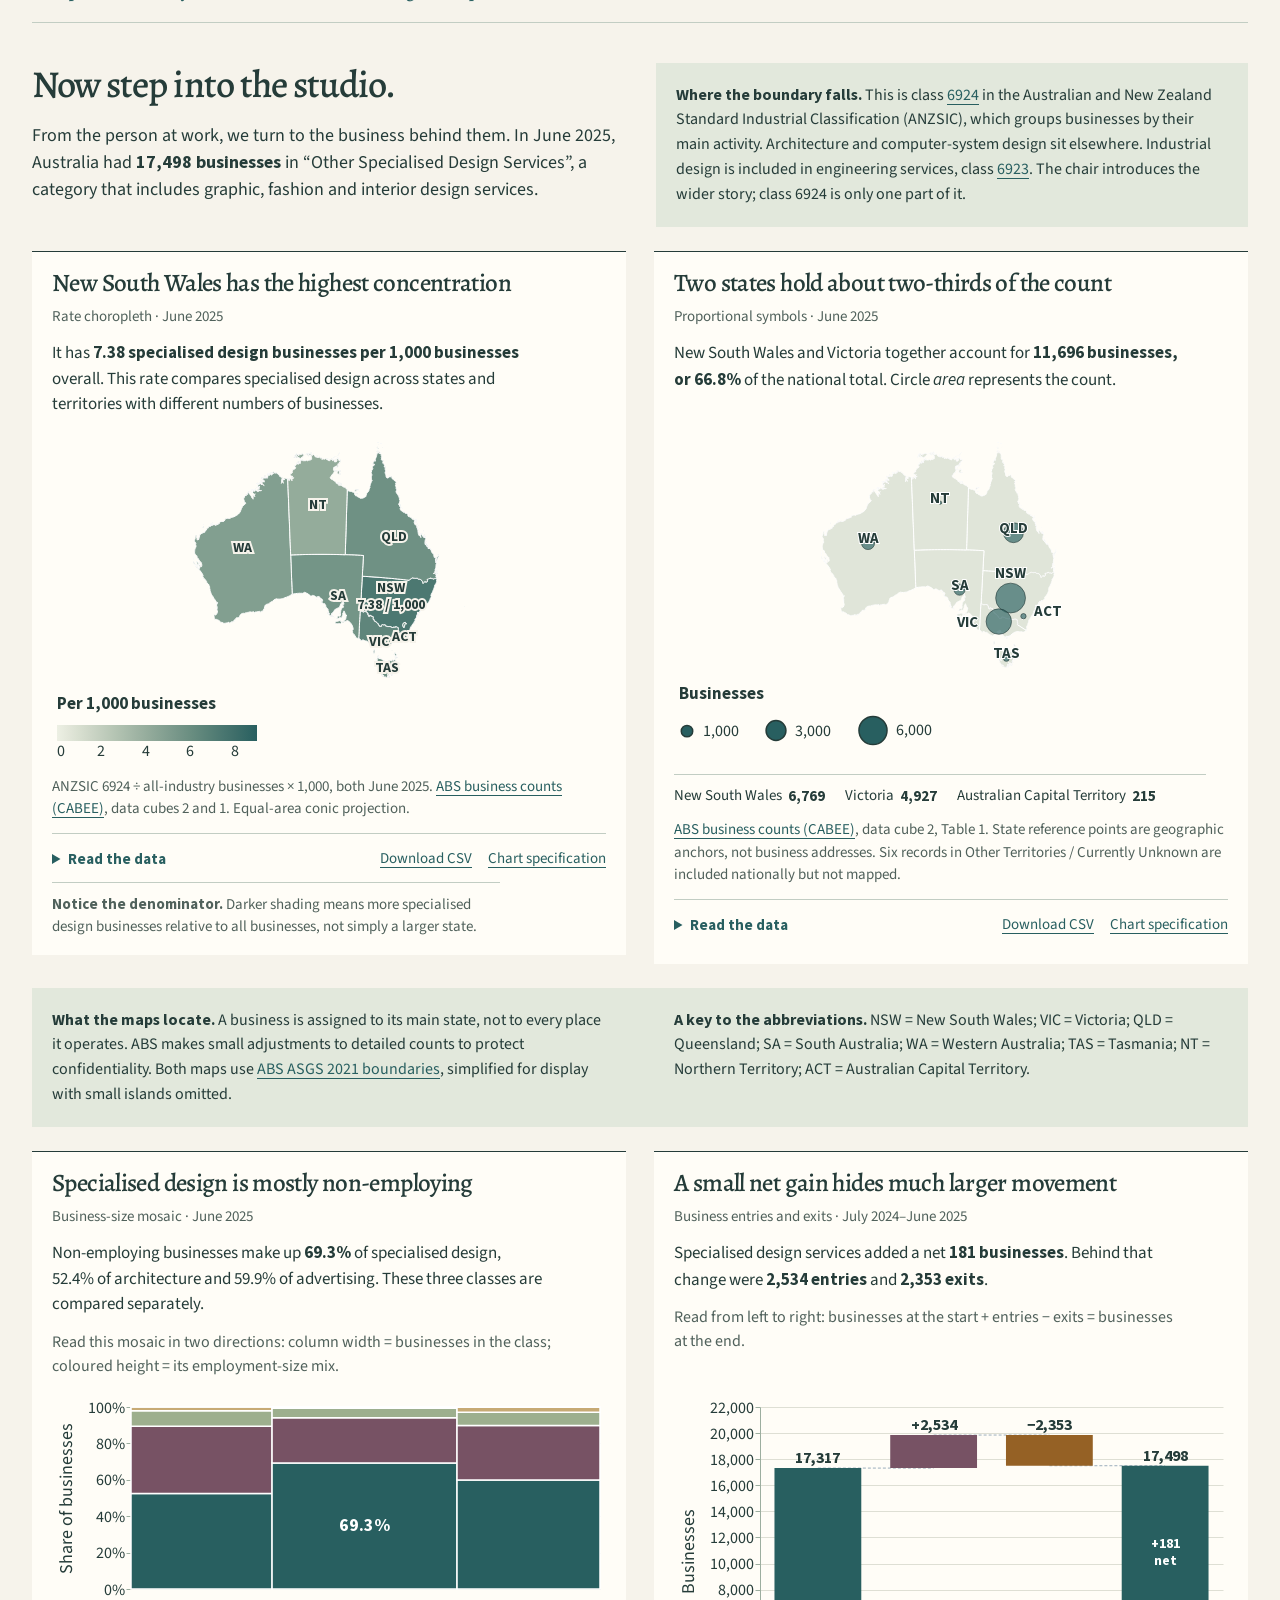
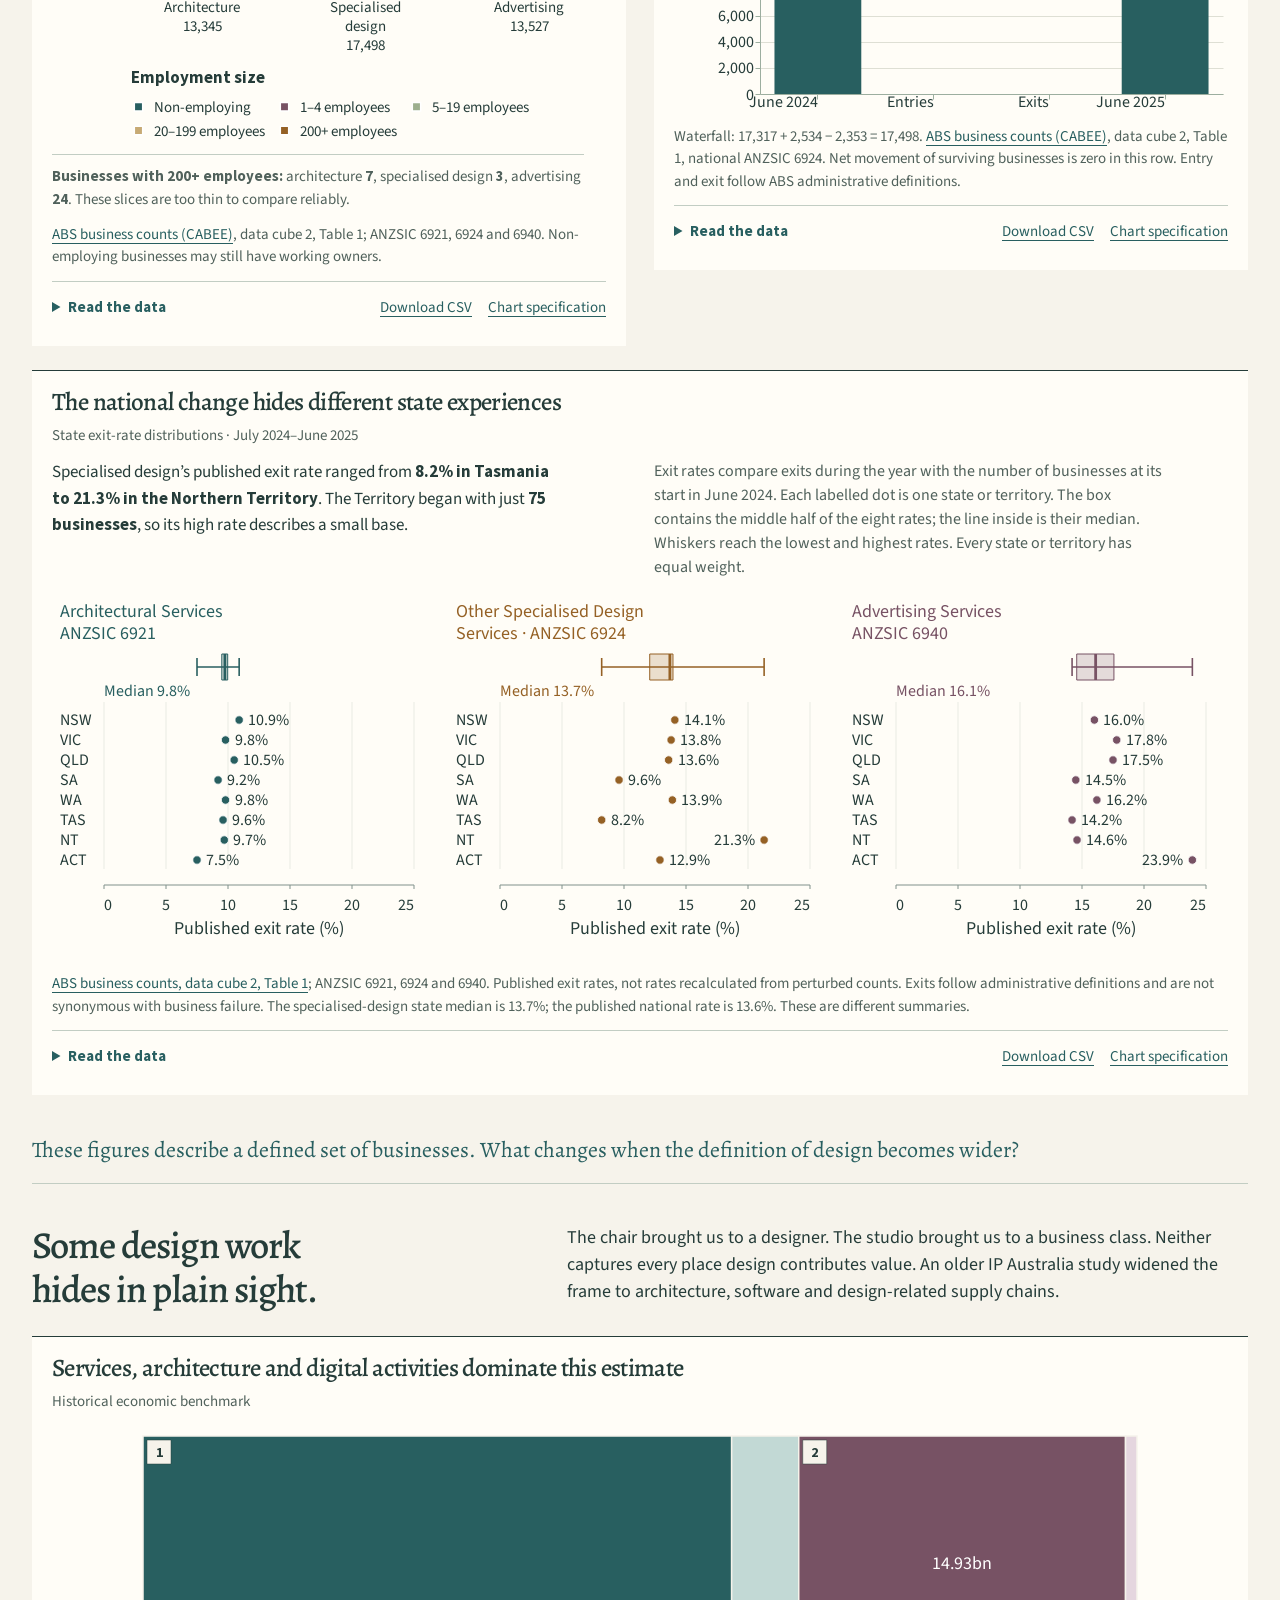
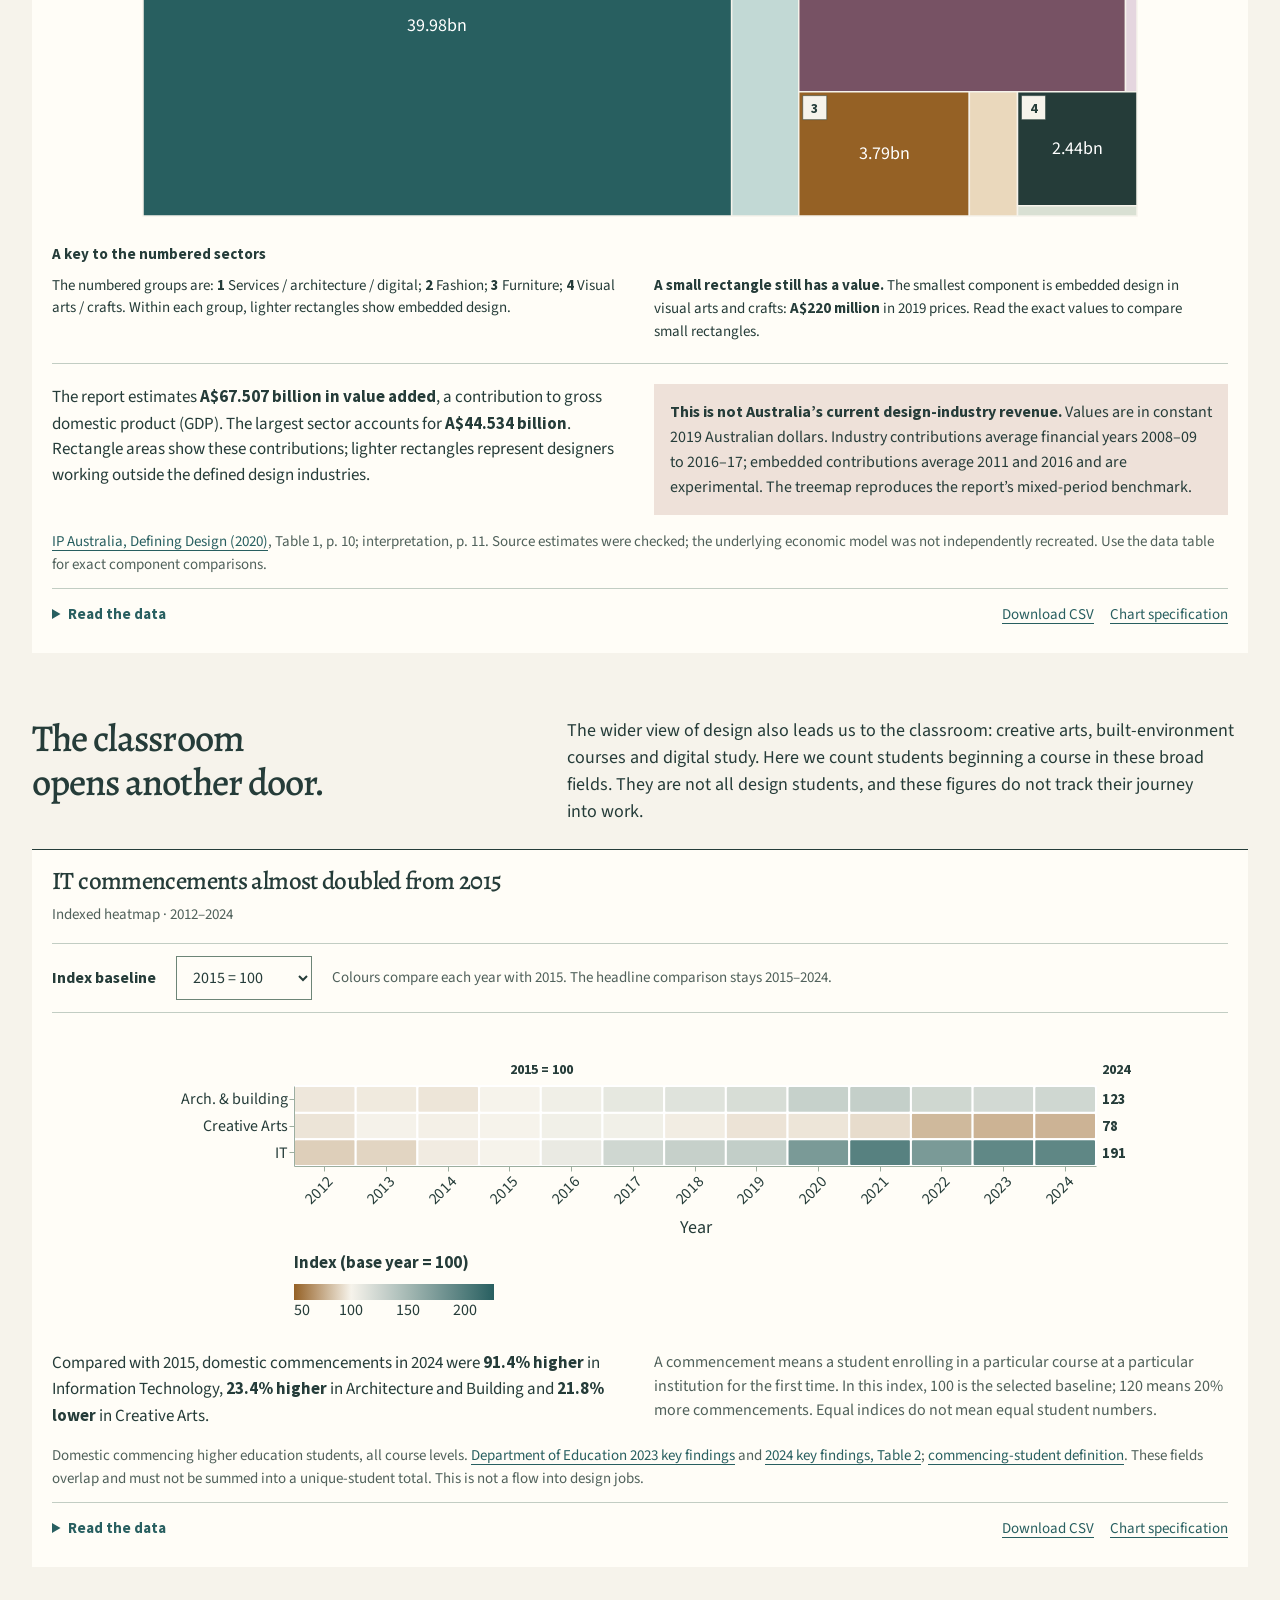
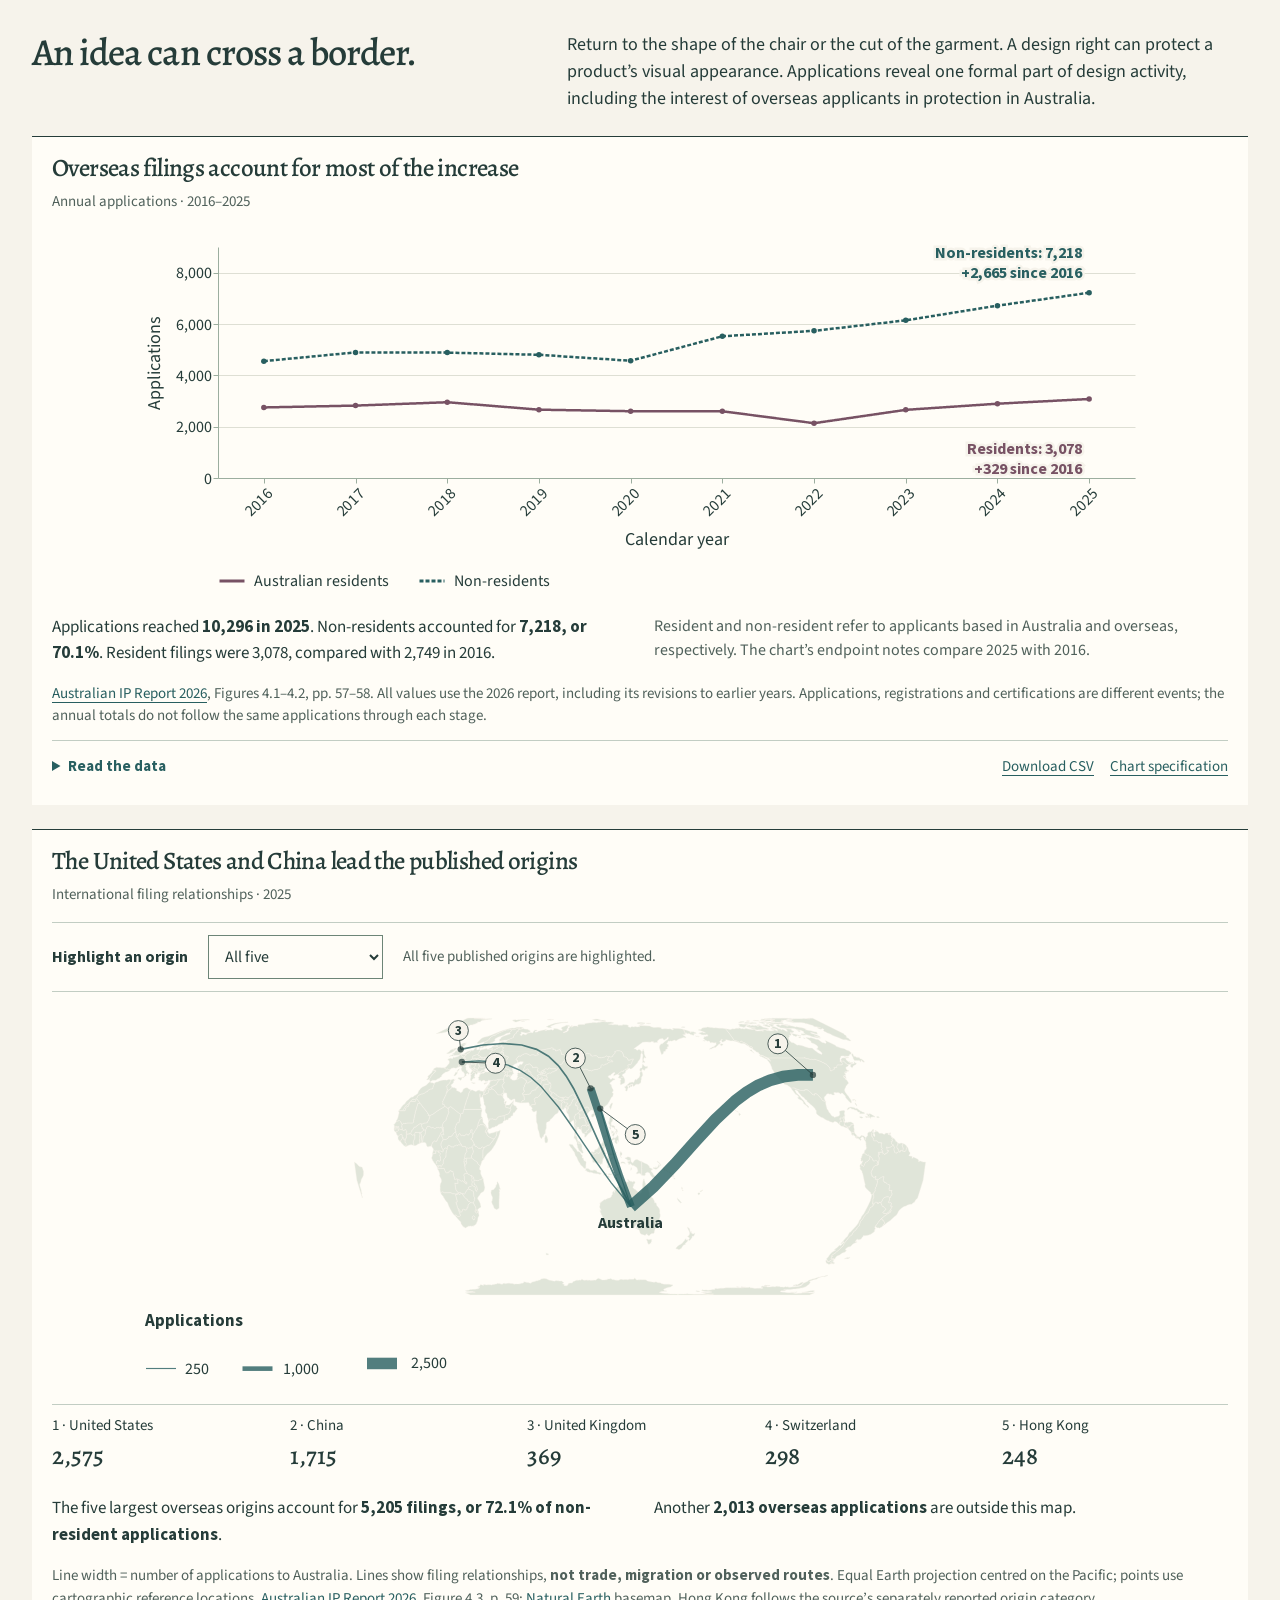
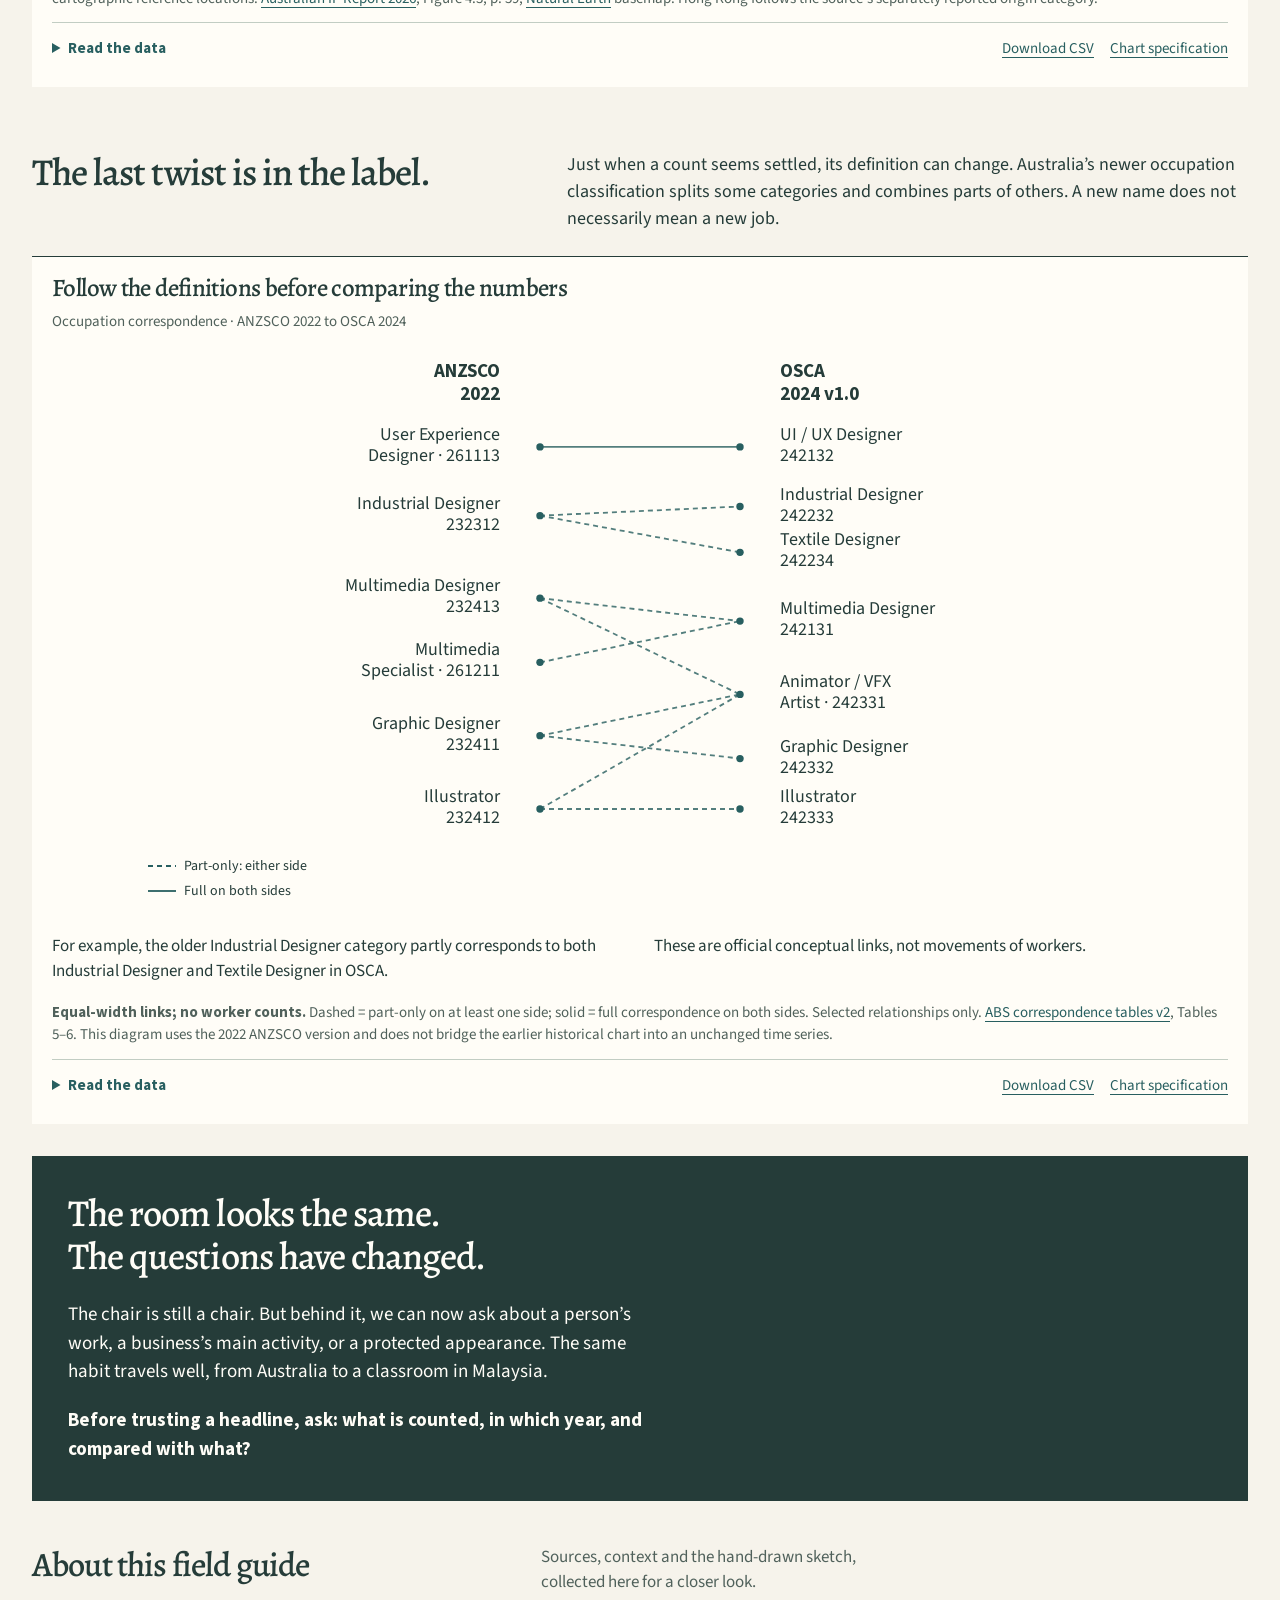
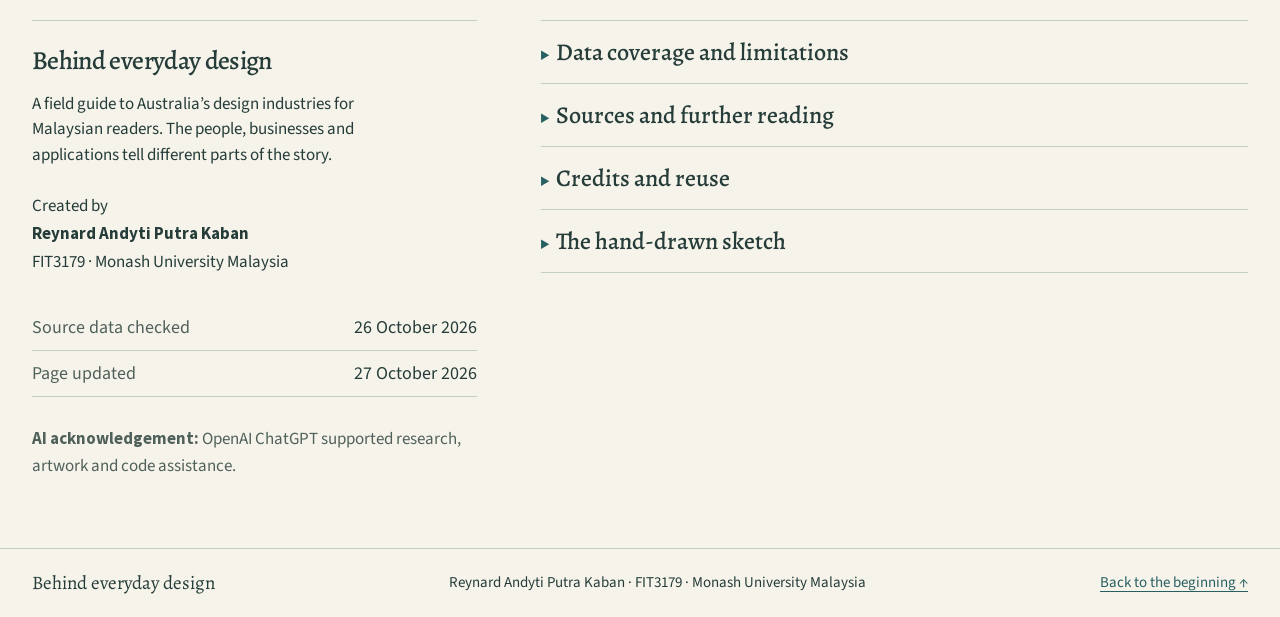
==== commit cacbba25: "Keep explanations and sources in a continuous reading flow" ====
--- a/index.html
+++ b/index.html
@@ -8,8 +8,8 @@
 <title>Behind everyday design: A field guide to Australia’s design industries</title>
 <link rel="icon" href="assets/favicon.png" type="image/png" sizes="64x64">
 <link rel="icon" href="assets/design-mark.svg" type="image/svg+xml">
-<link rel="stylesheet" href="styles.css?v=20261027-composition-3">
-<script src="assets/vega-6.4.0.min.js" defer></script><script src="assets/vega-lite-6.5.0.min.js" defer></script><script src="assets/vega-embed-7.3.0.min.js" defer></script><script src="app.js?v=20261027-composition-3" defer></script>
+<link rel="stylesheet" href="styles.css?v=20261027-reading-flow-3">
+<script src="assets/vega-6.4.0.min.js" defer></script><script src="assets/vega-lite-6.5.0.min.js" defer></script><script src="assets/vega-embed-7.3.0.min.js" defer></script><script src="app.js?v=20261027-reading-flow-3" defer></script>
 </head>
 <body>
 <a class="skip" href="#story">Skip to the story</a>
@@ -67,15 +67,15 @@
 <aside class="note note-pair">
 <p><strong>Read the two charts separately.</strong> The historical ANZSCO counts are not a continuous series with the newer OSCA estimates. The earlier comparison shows change within one classification, not evidence of today’s growth.</p>
 <p><strong>Keep the workforce definitions in view.</strong> Female is the source’s Census sex category, not a complete measure of gender identity. Part-time shares exclude people away from work in the reference week; COVID restrictions also affected the 2021 snapshot. The scatterplot shows association, not a cause.</p>
-</aside><article class="chart-card wide chart-split"><div class="chart-copy"><h3>The job title does not tell you the workplace</h3>
+</aside><article class="chart-card wide chart-flow"><header class="chart-heading"><h3>The job title does not tell you the workplace</h3>
 <p class="figure-meta">Industry profiles · 2021 Census</p>
-<p>Designers work beyond specialist studios. In the published profiles, <strong>22.8% of industrial designers worked in manufacturing</strong>, while <strong>22.2% of multimedia designers worked in education and training</strong>.</p>
+</header><div class="control">
+<label for="role-profile">Highlight an occupation</label><select id="role-profile" aria-describedby="profile-status"><option value="All occupations">Overview (three examples)</option></select><span id="profile-status" role="status">Three example profiles are emphasised; all eight remain visible.</span>
+</div>
+<figure data-chart="industry-profiles"><div class="chart" id="chart-industry-profiles"></div>
+<div class="chart-explanation"><p>Designers work beyond specialist studios. In the published profiles, <strong>22.8% of industrial designers worked in manufacturing</strong>, while <strong>22.2% of multimedia designers worked in education and training</strong>.</p>
 <p class="how">Read each line from top to bottom. Every horizontal axis uses the same 0–100% scale. A line describes one occupation across five selected employer industries; it does not trace people moving between them.</p>
-<div class="control">
-<label for="role-profile">Highlight an occupation</label><select id="role-profile" aria-describedby="profile-status"><option value="All occupations">Overview (three examples)</option></select><span id="profile-status" role="status">Three example profiles are emphasised; all eight remain visible.</span>
-</div>
-</div><div class="chart-visual"><figure data-chart="industry-profiles"><div class="chart" id="chart-industry-profiles"></div>
-<figcaption>Jobs and Skills Australia, <a href="https://www.jobsandskills.gov.au/sites/default/files/2026-07/osca_occupation_data_-_2021_census.xlsx">OSCA occupation data, 2021 Census, Table 2</a>. Experimental estimates. Five selected industries, not the whole distribution; percentages are published values and are not rescaled to sum to 100%. No selected cell is suppressed.</figcaption></figure></div></article><p class="bridge">The person is only one lens. Next, we change the question: what can we learn from the businesses themselves?</p></section>
+</div><figcaption>Jobs and Skills Australia, <a href="https://www.jobsandskills.gov.au/sites/default/files/2026-07/osca_occupation_data_-_2021_census.xlsx">OSCA occupation data, 2021 Census, Table 2</a>. Experimental estimates. Five selected industries, not the whole distribution; percentages are published values and are not rescaled to sum to 100%. No selected cell is suppressed.</figcaption></figure></article><p class="bridge">The person is only one lens. Next, we change the question: what can we learn from the businesses themselves?</p></section>
 <section id="businesses" class="chapter"><div class="chapter-opening"><div class="chapter-head"><div>
 <h2>Now step into the studio.</h2>
 <p>From the person at work, we turn to the business behind them. In June 2025, Australia had <strong>17,498 businesses</strong> in “Other Specialised Design Services”, a category that includes graphic, fashion and interior design services.</p>
@@ -135,44 +135,43 @@
 <h2>Some design work hides in plain sight.</h2>
 <p>The chair brought us to a designer. The studio brought us to a business class. Neither captures every place design contributes value. An older IP Australia study widened the frame to architecture, software and design-related supply chains.</p>
 </div></div>
-<article class="chart-card wide chart-split"><div class="chart-copy"><h3>Services, architecture and digital activities dominate this estimate</h3>
+<article class="chart-card wide chart-flow"><header class="chart-heading"><h3>Services, architecture and digital activities dominate this estimate</h3>
 <p class="figure-meta">Historical economic benchmark</p>
-<p>The report estimates <strong>A$67.507 billion in value added</strong>, a contribution to gross domestic product (GDP). The largest sector accounts for <strong>A$44.534 billion</strong>. Rectangle areas show these contributions; lighter rectangles represent designers working outside the defined design industries.</p>
-<aside class="note emphasis"><strong>This is not Australia’s current design-industry revenue.</strong> Values are in constant 2019 Australian dollars. Industry contributions average financial years 2008–09 to 2016–17; embedded contributions average 2011 and 2016 and are experimental. The treemap reproduces the report’s mixed-period benchmark.</aside></div><div class="chart-visual"><figure data-chart="economy"><div class="chart" id="chart-economy"></div>
+</header><figure data-chart="economy"><div class="chart" id="chart-economy"></div>
 <div class="economy-key">
 <strong>A key to the numbered sectors</strong><p>The numbered groups are: <strong>1</strong> Services / architecture / digital; <strong>2</strong> Fashion; <strong>3</strong> Furniture; <strong>4</strong> Visual arts / crafts. Within each group, lighter rectangles show embedded design.</p>
 <p><strong>A small rectangle still has a value.</strong> The smallest component is embedded design in visual arts and crafts: <strong>A$220 million</strong> in 2019 prices. Read the exact values to compare small rectangles.</p>
 <button class="data-link" type="button" data-open-table="data-economy" aria-controls="data-economy">Read all eight economic components</button>
 </div>
-<figcaption><a href="https://www.ipaustralia.gov.au/about-us/our-agency/our-research/~/-/media/Project/IPA/IPAustralia/PDF/defining-design-ip-australia-report.pdf?rev=fb5a9626aa8f48fe93b5179c47a304f3">IP Australia, Defining Design (2020)</a>, Table 1, p. 10; interpretation, p. 11. Source estimates were checked; the underlying economic model was not independently recreated. Use the data table for exact component comparisons.</figcaption></figure></div></article></section>
+<div class="chart-explanation"><p>The report estimates <strong>A$67.507 billion in value added</strong>, a contribution to gross domestic product (GDP). The largest sector accounts for <strong>A$44.534 billion</strong>. Rectangle areas show these contributions; lighter rectangles represent designers working outside the defined design industries.</p>
+<aside class="note emphasis"><strong>This is not Australia’s current design-industry revenue.</strong> Values are in constant 2019 Australian dollars. Industry contributions average financial years 2008–09 to 2016–17; embedded contributions average 2011 and 2016 and are experimental. The treemap reproduces the report’s mixed-period benchmark.</aside></div><figcaption><a href="https://www.ipaustralia.gov.au/about-us/our-agency/our-research/~/-/media/Project/IPA/IPAustralia/PDF/defining-design-ip-australia-report.pdf?rev=fb5a9626aa8f48fe93b5179c47a304f3">IP Australia, Defining Design (2020)</a>, Table 1, p. 10; interpretation, p. 11. Source estimates were checked; the underlying economic model was not independently recreated. Use the data table for exact component comparisons.</figcaption></figure></article></section>
 <section id="learning" class="chapter"><div class="chapter-head"><div>
 <h2>The classroom opens another door.</h2>
 <p>The wider view of design also leads us to the classroom: creative arts, built-environment courses and digital study. Here we count students beginning a course in these broad fields. They are not all design students, and these figures do not track their journey into work.</p>
 </div></div>
-<article class="chart-card wide chart-split"><div class="chart-copy"><h3>IT commencements almost doubled from 2015</h3>
+<article class="chart-card wide chart-flow"><header class="chart-heading"><h3>IT commencements almost doubled from 2015</h3>
 <p class="figure-meta">Indexed heatmap · 2012–2024</p>
-<p>Compared with 2015, domestic commencements in 2024 were <strong>91.4% higher</strong> in Information Technology, <strong>23.4% higher</strong> in Architecture and Building and <strong>21.8% lower</strong> in Creative Arts.</p>
-<p class="how">A commencement means a student enrolling in a particular course at a particular institution for the first time. In this index, 100 is the selected baseline; 120 means 20% more commencements. Equal indices do not mean equal student numbers.</p>
-<div class="control">
+</header><div class="control">
 <label for="base-year">Index baseline</label><select id="base-year" aria-describedby="education-status"><option value="2015">2015 = 100</option>
 <option value="2012">2012 = 100</option></select><span id="education-status" role="status">Colours compare each year with 2015. The headline comparison stays 2015–2024.</span>
 </div>
-</div><div class="chart-visual"><figure data-chart="education"><div class="chart" id="chart-education"></div>
-<figcaption>Domestic commencing higher education students, all course levels. <a href="https://www.education.gov.au/higher-education-statistics/student-data/selected-higher-education-statistics-2023-student-data/key-findings-2023-student-data">Department of Education 2023 key findings</a> and <a href="https://www.education.gov.au/higher-education-statistics/student-data/selected-higher-education-statistics-2024-student-data/key-findings-2024-higher-education-student-statistics">2024 key findings, Table 2</a>; <a href="https://www.education.gov.au/higher-education-statistics/resources/2023-section-1-commencing-students">commencing-student definition</a>. These fields overlap and must not be summed into a unique-student total. This is not a flow into design jobs.</figcaption></figure></div></article></section>
+<figure data-chart="education"><div class="chart" id="chart-education"></div>
+<div class="chart-explanation"><p>Compared with 2015, domestic commencements in 2024 were <strong>91.4% higher</strong> in Information Technology, <strong>23.4% higher</strong> in Architecture and Building and <strong>21.8% lower</strong> in Creative Arts.</p>
+<p class="how">A commencement means a student enrolling in a particular course at a particular institution for the first time. In this index, 100 is the selected baseline; 120 means 20% more commencements. Equal indices do not mean equal student numbers.</p>
+</div><figcaption>Domestic commencing higher education students, all course levels. <a href="https://www.education.gov.au/higher-education-statistics/student-data/selected-higher-education-statistics-2023-student-data/key-findings-2023-student-data">Department of Education 2023 key findings</a> and <a href="https://www.education.gov.au/higher-education-statistics/student-data/selected-higher-education-statistics-2024-student-data/key-findings-2024-higher-education-student-statistics">2024 key findings, Table 2</a>; <a href="https://www.education.gov.au/higher-education-statistics/resources/2023-section-1-commencing-students">commencing-student definition</a>. These fields overlap and must not be summed into a unique-student total. This is not a flow into design jobs.</figcaption></figure></article></section>
 <section id="ideas" class="chapter"><div class="chapter-head"><div>
 <h2>An idea can cross a border.</h2>
 <p>Return to the shape of the chair or the cut of the garment. A design right can protect a product’s visual appearance. Applications reveal one formal part of design activity, including the interest of overseas applicants in protection in Australia.</p>
 </div></div>
-<article class="chart-card wide chart-split"><div class="chart-copy"><h3>Overseas filings account for most of the increase</h3>
+<article class="chart-card wide chart-flow"><header class="chart-heading"><h3>Overseas filings account for most of the increase</h3>
 <p class="figure-meta">Annual applications · 2016–2025</p>
-<p>Applications reached <strong>10,296 in 2025</strong>. Non-residents accounted for <strong>7,218, or 70.1%</strong>. Resident filings were 3,078, compared with 2,749 in 2016.</p>
+</header><figure data-chart="ip-history"><div class="chart" id="chart-ip-history"></div>
+<div class="chart-explanation"><p>Applications reached <strong>10,296 in 2025</strong>. Non-residents accounted for <strong>7,218, or 70.1%</strong>. Resident filings were 3,078, compared with 2,749 in 2016.</p>
 <p class="how">Resident and non-resident refer to applicants based in Australia and overseas, respectively. The chart’s endpoint notes compare 2025 with 2016.</p>
-</div><div class="chart-visual"><figure data-chart="ip-history"><div class="chart" id="chart-ip-history"></div>
-<figcaption><a href="https://www.ipaustralia.gov.au/tools-and-research/professional-resources/data-research-and-reports/australian-ip-report-2026/design-rights/resident-and-non-resident-filings-and-locations-of-origin">Australian IP Report 2026</a>, Figures 4.1–4.2, pp. 57–58. All values use the 2026 report, including its revisions to earlier years. Applications, registrations and certifications are different events; the annual totals do not follow the same applications through each stage.</figcaption></figure></div></article>
-<article class="chart-card wide chart-split"><div class="chart-copy"><h3>The United States and China lead the published origins</h3>
+</div><figcaption><a href="https://www.ipaustralia.gov.au/tools-and-research/professional-resources/data-research-and-reports/australian-ip-report-2026/design-rights/resident-and-non-resident-filings-and-locations-of-origin">Australian IP Report 2026</a>, Figures 4.1–4.2, pp. 57–58. All values use the 2026 report, including its revisions to earlier years. Applications, registrations and certifications are different events; the annual totals do not follow the same applications through each stage.</figcaption></figure></article>
+<article class="chart-card wide chart-flow"><header class="chart-heading"><h3>The United States and China lead the published origins</h3>
 <p class="figure-meta">International filing relationships · 2025</p>
-<p>The five largest overseas origins account for <strong>5,205 filings, or 72.1% of non-resident applications</strong>. Another <strong>2,013 overseas applications</strong> are outside this map.</p>
-<div class="control">
+</header><div class="control">
 <label for="origin">Highlight an origin</label><select id="origin" aria-describedby="flow-status"><option>All five</option>
 <option>United States</option>
 <option>China</option>
@@ -180,7 +179,7 @@
 <option>Switzerland</option>
 <option>Hong Kong</option></select><span id="flow-status" role="status">All five published origins are highlighted.</span>
 </div>
-</div><div class="chart-visual"><figure data-chart="filing-map"><div class="chart" id="chart-filing-map"></div>
+<figure data-chart="filing-map"><div class="chart" id="chart-filing-map"></div>
 <div class="origin-list" aria-label="Five mapped filing counts" role="list">
 <p role="listitem"><span>1 · United States</span><b>2,575</b></p>
 <p role="listitem"><span>2 · China</span><b>1,715</b></p>
@@ -188,16 +187,17 @@
 <p role="listitem"><span>4 · Switzerland</span><b>298</b></p>
 <p role="listitem"><span>5 · Hong Kong</span><b>248</b></p>
 </div>
-<figcaption>Line width = number of applications to Australia. Lines show filing relationships, <strong>not trade, migration or observed routes</strong>. Equal Earth projection centred on the Pacific; points use cartographic reference locations. <a href="https://www.ipaustralia.gov.au/tools-and-research/professional-resources/data-research-and-reports/australian-ip-report-2026/design-rights/resident-and-non-resident-filings-and-locations-of-origin">Australian IP Report 2026</a>, Figure 4.3, p. 59; <a href="https://www.naturalearthdata.com/about/terms-of-use/">Natural Earth</a> basemap. Hong Kong follows the source’s separately reported origin category.</figcaption></figure></div></article></section>
+<div class="chart-explanation"><p>The five largest overseas origins account for <strong>5,205 filings, or 72.1% of non-resident applications</strong>.</p><p>Another <strong>2,013 overseas applications</strong> are outside this map.</p>
+</div><figcaption>Line width = number of applications to Australia. Lines show filing relationships, <strong>not trade, migration or observed routes</strong>. Equal Earth projection centred on the Pacific; points use cartographic reference locations. <a href="https://www.ipaustralia.gov.au/tools-and-research/professional-resources/data-research-and-reports/australian-ip-report-2026/design-rights/resident-and-non-resident-filings-and-locations-of-origin">Australian IP Report 2026</a>, Figure 4.3, p. 59; <a href="https://www.naturalearthdata.com/about/terms-of-use/">Natural Earth</a> basemap. Hong Kong follows the source’s separately reported origin category.</figcaption></figure></article></section>
 <section id="definitions" class="chapter"><div class="chapter-head"><div>
 <h2>The last twist is in the label.</h2>
 <p>Just when a count seems settled, its definition can change. Australia’s newer occupation classification splits some categories and combines parts of others. A new name does not necessarily mean a new job.</p>
 </div></div>
-<article class="chart-card wide chart-split"><div class="chart-copy"><h3>Follow the definitions before comparing the numbers</h3>
+<article class="chart-card wide chart-flow"><header class="chart-heading"><h3>Follow the definitions before comparing the numbers</h3>
 <p class="figure-meta">Occupation correspondence · ANZSCO 2022 to OSCA 2024</p>
-<p>For example, the older Industrial Designer category partly corresponds to both Industrial Designer and Textile Designer in OSCA. These are official conceptual links, not movements of workers.</p>
-</div><div class="chart-visual"><figure data-chart="classification"><div class="chart" id="chart-classification"></div>
-<figcaption><strong>Equal-width links; no worker counts.</strong> Dashed = part-only on at least one side; solid = full correspondence on both sides. Selected relationships only. <a href="https://www.abs.gov.au/statistics/classifications/osca-occupation-standard-classification-australia/2024-version-1-0/data-downloads/OSCA%20correspondence%20tables%20v2.xlsx">ABS correspondence tables v2</a>, Tables 5–6. This diagram uses the 2022 ANZSCO version and does not bridge the earlier historical chart into an unchanged time series.</figcaption></figure></div></article>
+</header><figure data-chart="classification"><div class="chart" id="chart-classification"></div>
+<div class="chart-explanation"><p>For example, the older Industrial Designer category partly corresponds to both Industrial Designer and Textile Designer in OSCA.</p><p>These are official conceptual links, not movements of workers.</p>
+</div><figcaption><strong>Equal-width links; no worker counts.</strong> Dashed = part-only on at least one side; solid = full correspondence on both sides. Selected relationships only. <a href="https://www.abs.gov.au/statistics/classifications/osca-occupation-standard-classification-australia/2024-version-1-0/data-downloads/OSCA%20correspondence%20tables%20v2.xlsx">ABS correspondence tables v2</a>, Tables 5–6. This diagram uses the 2022 ANZSCO version and does not bridge the earlier historical chart into an unchanged time series.</figcaption></figure></article>
 <div class="closing">
 <h2>The room looks the same.<br>The questions have changed.</h2>
 <p>The chair is still a chair. But behind it, we can now ask about a person’s work, a business’s main activity, or a protected appearance. The same habit travels well, from Australia to a classroom in Malaysia.</p>
--- a/styles.css
+++ b/styles.css
@@ -163,12 +163,27 @@
  .box-copy h3,.box-copy .figure-meta{grid-column:1/-1}
  .box-copy>p:not(.figure-meta){margin-bottom:0}
 }
-@media screen and (min-width:1200px){
- .chart-split{display:grid;grid-template-columns:minmax(0,.75fr) minmax(0,1.75fr);gap:28px;align-items:start}
- .chart-split .chart-visual>figure{margin-top:0}
- .chart-copy .control{display:flex;flex-direction:column;align-items:stretch;gap:8px}
- .chart-copy .control select{width:100%}
- .chart-copy .control span{flex:none}
- .chart-copy .note{font-size:15px;padding:16px;margin:16px 0 0}
+/* Wide figures read from title to graphic, then into their explanation. */
+.chart-flow>.chart-heading h3{max-width:none}
+.chart-flow>.chart-heading .figure-meta{margin-top:0}
+.chart-flow>.control{margin:16px 0}
+.chart-flow>figure{margin:20px 0 0}
+.chart-explanation{margin:20px 0 16px;display:grid;gap:16px}
+.chart-explanation>p{font-size:21px;margin:0;max-width:75ch}
+.chart-explanation>.note{margin:0;max-width:none}
+.chart-flow .economy-key{max-width:none}
+@media(max-width:520px){.chart-explanation>p{font-size:20px}}
+@media screen and (min-width:901px){
+ .chart-flow .chart{max-width:1000px;margin-inline:auto}
+ .chart-flow>.chart-heading h3{margin-bottom:8px}
+ .chart-flow>.chart-heading .figure-meta{margin-bottom:0}
+ .chart-flow>.control{gap:12px 20px;padding-block:12px}
+ .chart-flow>.control span{min-width:200px}
+ .chart-flow>.control select{max-width:320px}
+ .chart-explanation{grid-template-columns:repeat(2,minmax(0,1fr));gap:28px}
+ .chart-explanation>p{font-size:17px}
+ .chart-explanation>p:only-child{grid-column:1/-1}
+ .chart-explanation>.note{font-size:16px;padding:16px}
+ .chart-flow .economy-key{display:grid;grid-template-columns:repeat(2,minmax(0,1fr));column-gap:28px}
+ .chart-flow .economy-key>strong{grid-column:1/-1}
 }
-
